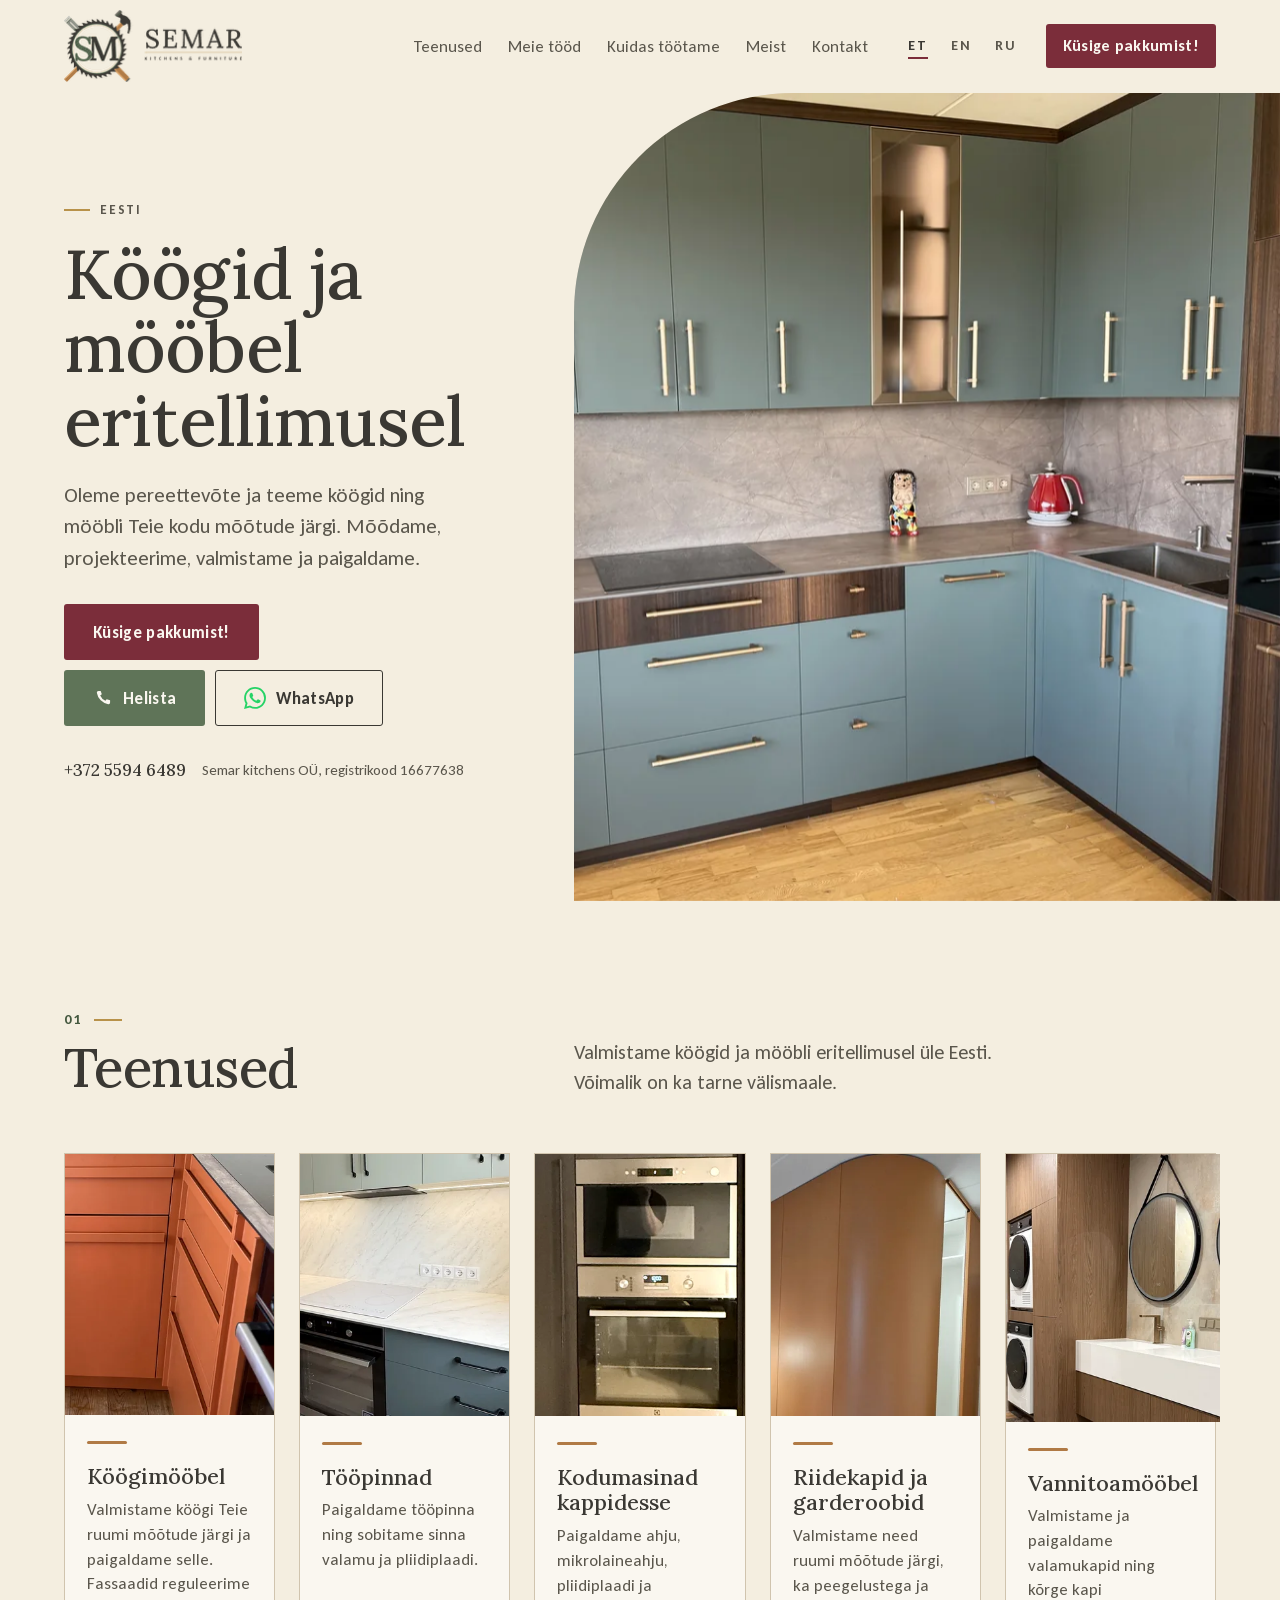
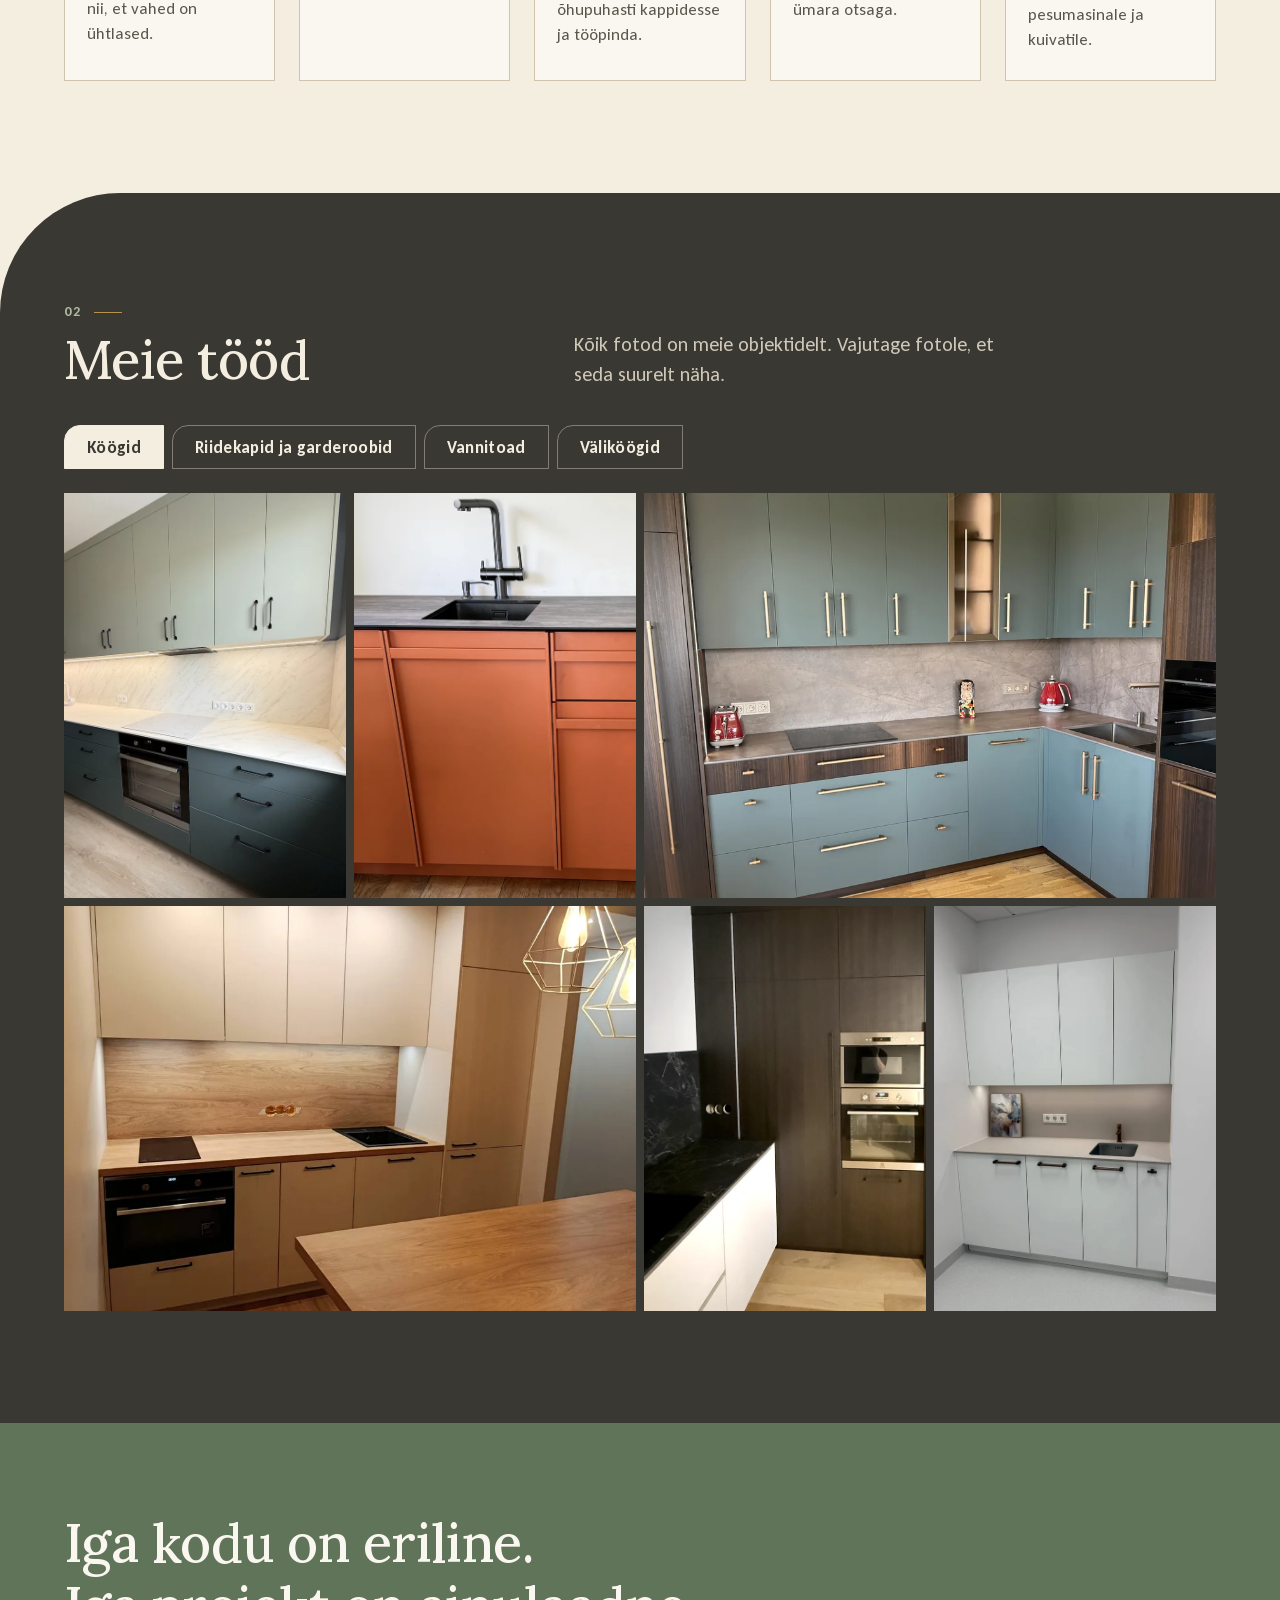
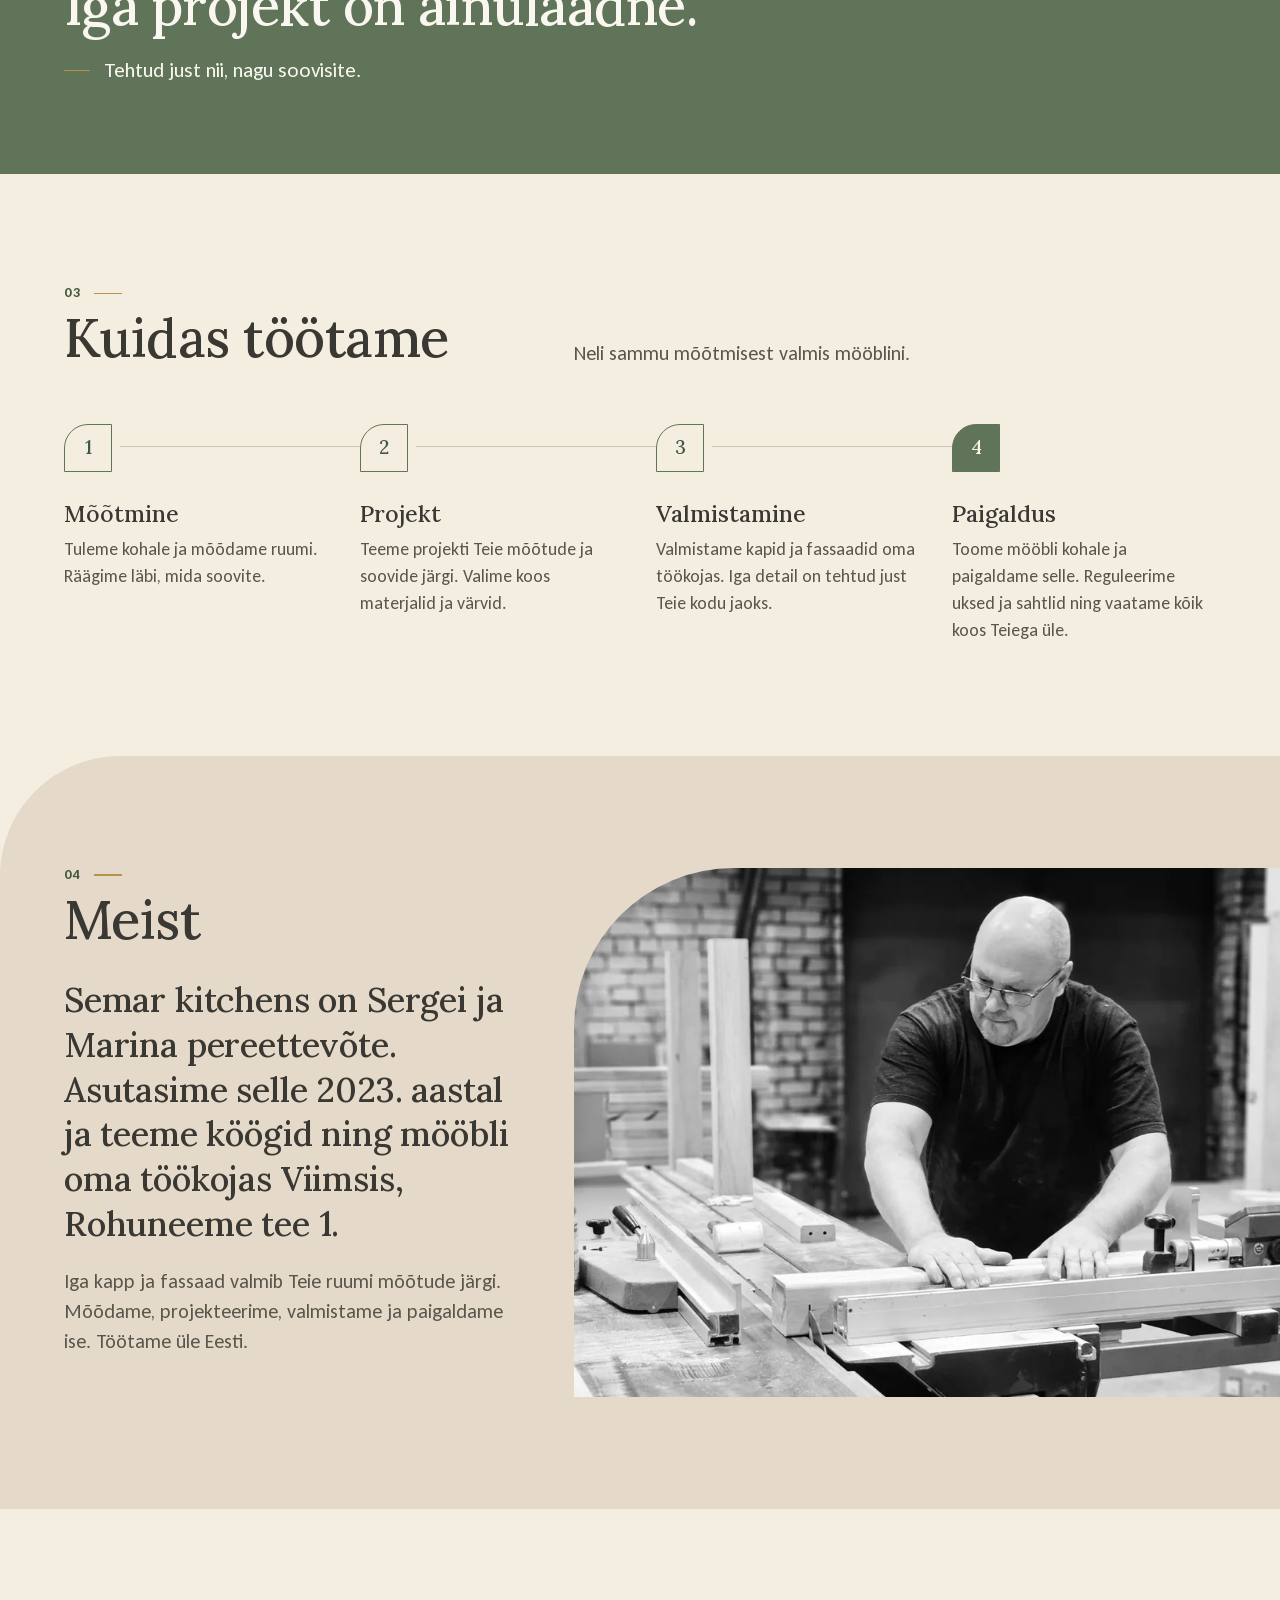
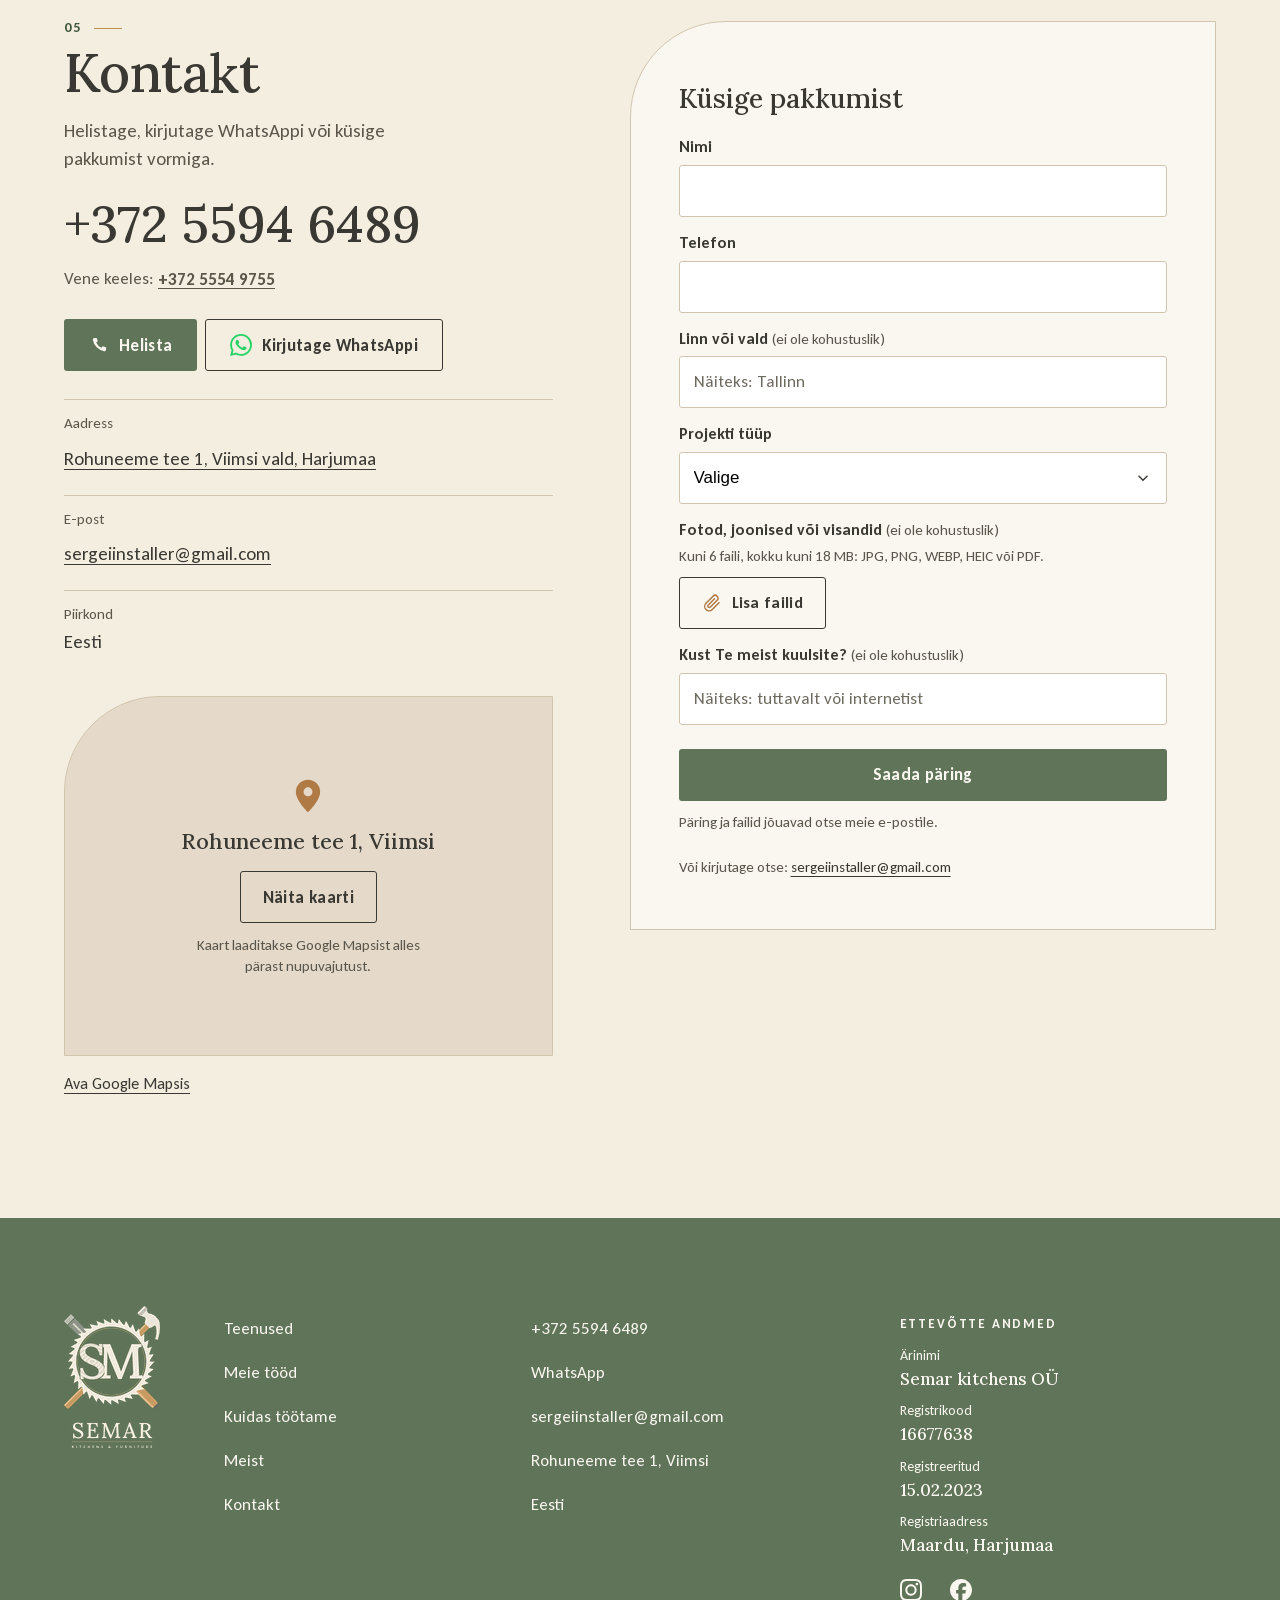
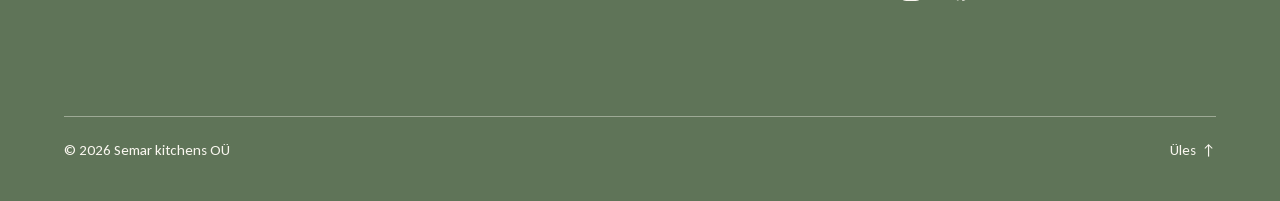
==== index.html @ 8cb7d692 "Estonian: Väliköögid instead of Suvised välisköögid (client's correction) Co-Authored-By: Claude Opu" ====
<!doctype html>
<html lang="et">
<head>
<meta charset="utf-8">
<meta name="viewport" content="width=device-width, initial-scale=1, viewport-fit=cover">
<title>Köögid ja mööbel eritellimusel | Semar kitchens OÜ</title>
<meta name="description" content="Semar kitchens on pereettevõte: teeme köögid ja mööbli eritellimusel. Mõõdame, projekteerime, valmistame ja paigaldame. Üle Eesti. Helistage +372 5594 6489.">
<link rel="canonical" href="https://semarkitchens.com/">
<meta property="og:url" content="https://semarkitchens.com/">
<meta name="theme-color" content="#f4eee0">
<link rel="icon" href="img/favicon-48.png" sizes="48x48" type="image/png">
<link rel="icon" href="img/favicon-192.png" sizes="192x192" type="image/png">
<link rel="icon" href="img/favicon-512.png" sizes="512x512" type="image/png">
<link rel="apple-touch-icon" href="img/apple-touch-icon.png">
<meta property="og:type" content="website">
<meta property="og:site_name" content="Semar kitchens">
<meta property="og:title" content="Köögid ja mööbel eritellimusel | Semar kitchens OÜ">
<meta property="og:description" content="Pereettevõte: köögid ja mööbel eritellimusel. Mõõdame, projekteerime, valmistame ja paigaldame. Üle Eesti.">
<meta property="og:image" content="https://semarkitchens.com/img/og.jpg">
<meta property="og:image:width" content="1200">
<meta property="og:image:height" content="630">
<meta property="og:image:alt" content="Semar kitchens: köögid ja mööbel eritellimusel">
<meta property="og:locale" content="et_EE">
<meta property="og:locale:alternate" content="ru_RU">
<meta property="og:locale:alternate" content="en_GB">
<meta name="twitter:card" content="summary_large_image">
<meta name="twitter:title" content="Köögid ja mööbel eritellimusel | Semar kitchens OÜ">
<meta name="twitter:description" content="Pereettevõte: köögid ja mööbel eritellimusel. Mõõdame, projekteerime, valmistame ja paigaldame. Üle Eesti.">
<meta name="twitter:image" content="https://semarkitchens.com/img/og.jpg">
<link rel="preload" href="fonts/lora-lat.woff2" as="font" type="font/woff2" crossorigin>
<link rel="preload" href="fonts/carlito-lat-400.woff2" as="font" type="font/woff2" crossorigin>
<link rel="stylesheet" href="css/style.css">
<script>
/* language before first paint: ?lang=ru|en or a saved choice hides the page until main.js has switched it */
(function () {
  var l = null;
  try { var m = /[?&]lang=(et|ru|en)\b/.exec(location.search); l = m ? m[1] : localStorage.getItem('semar-lang'); } catch (e) {}
  if (l === 'ru' || l === 'en') { var d = document.documentElement; d.className += ' i18n-wait'; setTimeout(function () { d.classList.remove('i18n-wait'); }, 1500); }
})();
</script>
<script type="application/ld+json">
{
  "@context": "https://schema.org",
  "@type": "LocalBusiness",
  "name": "Semar kitchens OÜ",
  "legalName": "Semar kitchens OÜ",
  "description": "Pereettevõte, mis teeb köögid ja mööbli eritellimusel: mõõtmine, projekt, valmistamine ja paigaldus. Üle Eesti, tarne ka välismaale.",
  "telephone": "+37255549755",
  "email": "sergeiinstaller@gmail.com",
  "foundingDate": "2023-02-15",
  "identifier": {"@type": "PropertyValue", "propertyID": "registrikood", "value": "16677638"},
  "address": {"@type": "PostalAddress", "streetAddress": "Rohuneeme tee 1", "addressLocality": "Viimsi", "addressRegion": "Harjumaa", "addressCountry": "EE"},
  "hasMap": "https://www.google.com/maps/search/?api=1&query=Rohuneeme+tee+1%2C+Viimsi",
  "areaServed": {"@type": "Country", "name": "Estonia"}
}
</script>
</head>
<body id="top">
<a class="skip" href="#sisu" data-t="skip">Liigu sisu juurde</a>

<header class="hdr">
  <div class="hdr__in">
    <a class="brand" href="#top"><picture><source media="(min-width: 600px)" srcset="img/logo-h-180.png 1x, img/logo-h-360.png 2x, img/logo-h-540.png 3x" width="180" height="73"><img class="logo" src="img/mark-48.png" srcset="img/mark-48.png 1x, img/mark-96.png 2x, img/mark-144.png 3x" width="45" height="48" alt="Semar kitchens &amp; furniture"></picture></a>
    <nav class="nav" aria-label="Peamenüü" data-ta="aria-label:navAria">
      <a href="#teenused" data-t="navServ">Teenused</a>
      <a href="#tood" data-t="navWork">Meie tööd</a>
      <a href="#kuidas" data-t="navHow">Kuidas töötame</a>
      <a href="#meist" data-t="navAbout">Meist</a>
      <a href="#kontakt" data-t="navContact">Kontakt</a>
    </nav>
    <div class="lang" role="group" aria-label="Keel / Language / Язык">
      <button type="button" class="lang__b" data-lang="et" aria-pressed="true" lang="et" title="Eesti keel">ET</button>
      <button type="button" class="lang__b" data-lang="en" aria-pressed="false" lang="en" title="English">EN</button>
      <button type="button" class="lang__b" data-lang="ru" aria-pressed="false" lang="ru" title="Русский язык">RU</button>
    </div>
    <a class="btn btn--cta btn--sm hdr__cta" href="#paring" data-t="cta">Küsige pakkumist!</a>
    <button class="menu-btn" type="button" aria-expanded="false" aria-controls="menu" aria-label="Ava menüü" data-ta="aria-label:menuOpen"><span></span><span></span></button>
  </div>
  <div class="menu" id="menu" hidden>
    <nav aria-label="Peamenüü" data-ta="aria-label:navAria">
      <a href="#teenused" data-t="navServ">Teenused</a>
      <a href="#tood" data-t="navWork">Meie tööd</a>
      <a href="#kuidas" data-t="navHow">Kuidas töötame</a>
      <a href="#meist" data-t="navAbout">Meist</a>
      <a href="#kontakt" data-t="navContact">Kontakt</a>
    </nav>
    <div class="menu__cta">
      <a class="btn btn--cta menu__main" href="#paring" data-t="cta">Küsige pakkumist!</a>
      <a class="btn btn--sage" data-tel="main" href="tel:+37255946489"><svg class="ico" aria-hidden="true" viewBox="0 0 24 24"><path d="M6.6 3.5h2.6l1.4 4.1-2 1.5a12.2 12.2 0 0 0 6.3 6.3l1.5-2 4.1 1.4v2.6a2 2 0 0 1-2.2 2A16.5 16.5 0 0 1 4.6 5.7a2 2 0 0 1 2-2.2z"/></svg><span data-t="call">Helista</span></a>
      <a class="btn btn--line" href="https://wa.me/37255549755"><svg class="ico ico--wa" aria-hidden="true" viewBox="0 0 24 24"><path d="M17.472 14.382c-.297-.149-1.758-.867-2.03-.967-.273-.099-.471-.148-.67.15-.197.297-.767.966-.94 1.164-.173.199-.347.223-.644.075-.297-.15-1.255-.463-2.39-1.475-.883-.788-1.48-1.761-1.653-2.059-.173-.297-.018-.458.13-.606.134-.133.298-.347.446-.52.149-.174.198-.298.298-.497.099-.198.05-.371-.025-.52-.075-.149-.669-1.612-.916-2.207-.242-.579-.487-.5-.669-.51-.173-.008-.371-.01-.57-.01-.198 0-.52.074-.792.372-.272.297-1.04 1.016-1.04 2.479 0 1.462 1.065 2.875 1.213 3.074.149.198 2.096 3.2 5.077 4.487.709.306 1.262.489 1.694.625.712.227 1.36.195 1.871.118.571-.085 1.758-.719 2.006-1.413.248-.694.248-1.289.173-1.413-.074-.124-.272-.198-.57-.347m-5.421 7.403h-.004a9.87 9.87 0 01-5.031-1.378l-.361-.214-3.741.982.998-3.648-.235-.374a9.86 9.86 0 01-1.51-5.26c.001-5.45 4.436-9.884 9.888-9.884 2.64 0 5.122 1.03 6.988 2.898a9.825 9.825 0 012.893 6.994c-.003 5.45-4.437 9.884-9.885 9.884m8.413-18.297A11.815 11.815 0 0012.05 0C5.495 0 .16 5.335.157 11.892c0 2.096.547 4.142 1.588 5.945L.057 24l6.305-1.654a11.882 11.882 0 005.683 1.448h.005c6.554 0 11.89-5.335 11.893-11.893a11.821 11.821 0 00-3.48-8.413Z"/></svg><span>WhatsApp</span></a>
    </div>
  </div>
</header>

<main id="sisu" tabindex="-1">

<section class="hero" aria-labelledby="h1">
  <p class="hero__where"><span class="tick" aria-hidden="true"></span><span data-t="heroWhere">Eesti</span></p>
  <h1 id="h1" data-t="h1">Köögid ja mööbel eritellimusel</h1>
  <figure class="hero__photo">
    <img src="img/hero-1200.webp" srcset="img/hero-800.webp 800w, img/hero-1200.webp 1200w, img/hero-1600.webp 1600w" sizes="(min-width: 960px) 58vw, 100vw" width="1600" height="1660" fetchpriority="high"
      alt="Nurgaköök rohekate fassaadide, tumedas puidutoonis kõrgete kappide ja kuldsete käepidemetega" data-ta="alt:heroAlt">
  </figure>
  <div class="hero__cta">
    <a class="btn btn--cta hero__main" href="#paring" data-t="cta">Küsige pakkumist!</a>
    <a class="btn btn--sage" data-tel="main" href="tel:+37255946489"><svg class="ico" aria-hidden="true" viewBox="0 0 24 24"><path d="M6.6 3.5h2.6l1.4 4.1-2 1.5a12.2 12.2 0 0 0 6.3 6.3l1.5-2 4.1 1.4v2.6a2 2 0 0 1-2.2 2A16.5 16.5 0 0 1 4.6 5.7a2 2 0 0 1 2-2.2z"/></svg><span data-t="call">Helista</span></a>
    <a class="btn btn--line" href="https://wa.me/37255549755"><svg class="ico ico--wa" aria-hidden="true" viewBox="0 0 24 24"><path d="M17.472 14.382c-.297-.149-1.758-.867-2.03-.967-.273-.099-.471-.148-.67.15-.197.297-.767.966-.94 1.164-.173.199-.347.223-.644.075-.297-.15-1.255-.463-2.39-1.475-.883-.788-1.48-1.761-1.653-2.059-.173-.297-.018-.458.13-.606.134-.133.298-.347.446-.52.149-.174.198-.298.298-.497.099-.198.05-.371-.025-.52-.075-.149-.669-1.612-.916-2.207-.242-.579-.487-.5-.669-.51-.173-.008-.371-.01-.57-.01-.198 0-.52.074-.792.372-.272.297-1.04 1.016-1.04 2.479 0 1.462 1.065 2.875 1.213 3.074.149.198 2.096 3.2 5.077 4.487.709.306 1.262.489 1.694.625.712.227 1.36.195 1.871.118.571-.085 1.758-.719 2.006-1.413.248-.694.248-1.289.173-1.413-.074-.124-.272-.198-.57-.347m-5.421 7.403h-.004a9.87 9.87 0 01-5.031-1.378l-.361-.214-3.741.982.998-3.648-.235-.374a9.86 9.86 0 01-1.51-5.26c.001-5.45 4.436-9.884 9.888-9.884 2.64 0 5.122 1.03 6.988 2.898a9.825 9.825 0 012.893 6.994c-.003 5.45-4.437 9.884-9.885 9.884m8.413-18.297A11.815 11.815 0 0012.05 0C5.495 0 .16 5.335.157 11.892c0 2.096.547 4.142 1.588 5.945L.057 24l6.305-1.654a11.882 11.882 0 005.683 1.448h.005c6.554 0 11.89-5.335 11.893-11.893a11.821 11.821 0 00-3.48-8.413Z"/></svg><span>WhatsApp</span></a>
  </div>
  <p class="hero__lead" data-t="heroLead">Oleme pereettevõte ja teeme köögid ning mööbli Teie kodu mõõtude järgi. Mõõdame, projekteerime, valmistame ja paigaldame.</p>
  <p class="hero__reg"><a class="hero__tel" data-tel="main" href="tel:+37255946489">+372 5594 6489</a><span class="hero__regtxt" data-t="heroReg">Semar kitchens OÜ, registrikood 16677638</span></p>
</section>

<section class="sec serv" id="teenused" aria-labelledby="serv-h">
  <div class="wrap">
    <div class="sec__head">
      <p class="sec__no" aria-hidden="true">01</p>
      <h2 id="serv-h" data-t="servH">Teenused</h2>
      <p class="sec__intro" data-t="servIntro">Valmistame köögid ja mööbli eritellimusel üle Eesti. Võimalik on ka tarne välismaale.</p>
    </div>
    <ol class="fronts">
      <li class="front">
        <img src="img/s-kook-640.webp" srcset="img/s-kook-320.webp 320w, img/s-kook-640.webp 640w" sizes="(min-width: 1100px) 19vw, (min-width: 640px) 180px, 112px" width="640" height="800" loading="lazy" alt="Terrakotatoonis köögikapid ja sahtlid, tume tööpind" data-ta="alt:s1alt">
        <div class="front__txt"><span class="front__handle" aria-hidden="true"></span><h3 data-t="s1h">Köögimööbel</h3><p data-t="s1p">Valmistame köögi Teie ruumi mõõtude järgi ja paigaldame selle. Fassaadid reguleerime nii, et vahed on ühtlased.</p></div>
      </li>
      <li class="front">
        <img src="img/s-pind-640.webp" srcset="img/s-pind-320.webp 320w, img/s-pind-640.webp 640w" sizes="(min-width: 1100px) 19vw, (min-width: 640px) 180px, 112px" width="640" height="800" loading="lazy" alt="Marmorimustriga tööpind, pliidiplaat ja valgustus ülemiste kappide all" data-ta="alt:s2alt">
        <div class="front__txt"><span class="front__handle" aria-hidden="true"></span><h3 data-t="s2h">Tööpinnad</h3><p data-t="s2p">Paigaldame tööpinna ning sobitame sinna valamu ja pliidiplaadi.</p></div>
      </li>
      <li class="front">
        <img src="img/s-tehnika-640.webp" srcset="img/s-tehnika-320.webp 320w, img/s-tehnika-640.webp 640w" sizes="(min-width: 1100px) 19vw, (min-width: 640px) 180px, 112px" width="640" height="800" loading="lazy" alt="Tumedad kõrged kapid, kuhu on paigaldatud mikrolaineahi ja ahi" data-ta="alt:s3alt">
        <div class="front__txt"><span class="front__handle" aria-hidden="true"></span><h3 data-t="s3h">Kodumasinad kappidesse</h3><p data-t="s3p">Paigaldame ahju, mikrolaineahju, pliidiplaadi ja õhupuhasti kappidesse ja tööpinda.</p></div>
      </li>
      <li class="front">
        <img src="img/s-kapid-640.webp" srcset="img/s-kapid-320.webp 320w, img/s-kapid-640.webp 640w" sizes="(min-width: 1100px) 19vw, (min-width: 640px) 180px, 112px" width="640" height="800" loading="lazy" alt="Ümara otsaga riidekapp magamistoas" data-ta="alt:s4alt">
        <div class="front__txt"><span class="front__handle" aria-hidden="true"></span><h3 data-t="s4h">Riidekapid ja garderoobid</h3><p data-t="s4p">Valmistame need ruumi mõõtude järgi, ka peegelustega ja ümara otsaga.</p></div>
      </li>
      <li class="front">
        <img src="img/s-vann-640.webp" srcset="img/s-vann-320.webp 320w, img/s-vann-640.webp 640w" sizes="(min-width: 1100px) 19vw, (min-width: 640px) 180px, 112px" width="640" height="800" loading="lazy" alt="Puidutoonis kõrge kapp pesumasinale ja kuivatile ning valge valamuga kapp" data-ta="alt:s5alt">
        <div class="front__txt"><span class="front__handle" aria-hidden="true"></span><h3 data-t="s5h">Vannitoamööbel</h3><p data-t="s5p">Valmistame ja paigaldame valamukapid ning kõrge kapi pesumasinale ja kuivatile.</p></div>
      </li>
    </ol>
  </div>
</section>

<section class="sec work" id="tood" aria-labelledby="work-h">
  <div class="wrap">
    <div class="sec__head">
      <p class="sec__no" aria-hidden="true">02</p>
      <h2 id="work-h" data-t="workH">Meie tööd</h2>
      <p class="sec__intro" data-t="workIntro">Kõik fotod on meie objektidelt. Vajutage fotole, et seda suurelt näha.</p>
    </div>
    <!-- 04.11 (Sergei): photos sorted by category, one tab per category (WAI-ARIA tabs; main.js: arrows, Home, End).
         Photos w11-w21 are from his Telegram message of 03.11 (see EDITS_0411.md for what was used and what was left out).
         A tab whose list has no photo is hidden by main.js, together with its panel, and shows up by itself once a photo is in the list.
         Tile sizes. Desktop (960 px+): 4 columns, half-rows of 15.5vw. Phones and tablets: 2 columns.
           plain tile            desktop 1 column x 2 half-rows   phones: half width, 3:4
           tile--l               desktop 2 columns x 2 half-rows  phones: full width, 3:2
           tile--dl              desktop 2 columns x 2 half-rows  phones: half width, 3:4
           tile--ml              desktop 1 column x 2 half-rows   phones: full width, 3:2
           tile--tall            desktop 2 columns x 4 half-rows  phones: half width, 3:4 (with tile--l: full width, 3:2)
         A panel looks complete when its tiles fill rows of 8 desktop cells (plain/ml = 2, l/dl = 4, tall = 8, in blocks of 2 or 4 half-rows)
         and the half-width phone tiles come in pairs. Used here: 2 plain + l / l + 2 plain (kitchens, wardrobes), tall + l + plain + ml
         (bathrooms), tall + 2 plain + l (outdoor). Portrait photos go into plain or tall tiles, landscape photos into l tiles.
         sizes: "(min-width: 960px) 46vw, 100vw" for l, "(min-width: 960px) 46vw, 50vw" for tall/dl without l,
         "(min-width: 960px) 23vw, 100vw" for ml, "(min-width: 960px) 23vw, 50vw" for plain.
         To add a photo to any category:
           1. Copy the client's photo to client_photos/ (next to site/).
           2. From the semar folder: python -X utf8 _work/build_img.py --one client_photos/<file>.jpg w22   (next free number: w22, w23 ...)
              writes img/w22-900.webp and img/w22-1600.webp (EXIF rotation applied, metadata dropped, each WebP under 250 KB) and prints the 900 size.
           3. Paste an <li> into that category's list, copied from a tile below: data-full="img/w22-1600.webp", src/srcset with w22-900 and w22-1600,
              width/height = the printed 900 size, Estonian alt, data-ta="alt:w22"; pick tile sizes from the table above.
           4. In js/main.js add w22: '...' to RU and EN (the alt text in Russian and English). -->
    <div class="tabs" role="tablist" aria-label="Tööde liigid" data-ta="aria-label:tabsAria">
      <button type="button" class="tab" role="tab" id="tab-koogid" aria-controls="p-koogid" aria-selected="true" data-t="catKitchen">Köögid</button>
      <button type="button" class="tab" role="tab" id="tab-kapid" aria-controls="p-kapid" aria-selected="false" tabindex="-1" data-t="catWardrobe">Riidekapid ja garderoobid</button>
      <button type="button" class="tab" role="tab" id="tab-vann" aria-controls="p-vann" aria-selected="false" tabindex="-1" data-t="catBath">Vannitoad</button>
      <button type="button" class="tab" role="tab" id="tab-oues" aria-controls="p-oues" aria-selected="false" tabindex="-1" data-t="catOutdoor">Väliköögid</button>
    </div>

    <div class="panel" role="tabpanel" id="p-koogid" aria-labelledby="tab-koogid">
      <ul class="grid">
        <li class="tile"><button type="button" class="tile__b" data-full="img/w07-1600.webp"><img src="img/w07-900.webp" srcset="img/w07-900.webp 900w, img/w07-1600.webp 1600w" sizes="(min-width: 960px) 23vw, 50vw" width="675" height="900" loading="lazy" alt="Sirge köök: rohekashallid ülemised kapid valgustusega, tumerohelised alumised kapid ja marmorimustriga tööpind" data-ta="alt:w07"></button></li>
        <li class="tile"><button type="button" class="tile__b" data-full="img/w05-1600.webp"><img src="img/w05-900.webp" srcset="img/w05-900.webp 900w, img/w05-1600.webp 1600w" sizes="(min-width: 960px) 23vw, 50vw" width="593" height="900" loading="lazy" alt="Terrakotatoonis köök tumeda tööpinna ja musta valamuga" data-ta="alt:w05"></button></li>
        <li class="tile tile--l"><button type="button" class="tile__b" data-full="img/w10-1600.webp"><img src="img/w10-900.webp" srcset="img/w10-900.webp 900w, img/w10-1600.webp 1600w" sizes="(min-width: 960px) 46vw, 100vw" width="900" height="738" loading="lazy" alt="Nurgaköök rohekate fassaadide, tumedas puidutoonis kõrgete kappide ja kuldsete käepidemetega" data-ta="alt:w10"></button></li>
        <li class="tile tile--l"><button type="button" class="tile__b" data-full="img/w11-1600.webp"><img src="img/w11-900.webp" srcset="img/w11-900.webp 900w, img/w11-1600.webp 1152w" sizes="(min-width: 960px) 46vw, 100vw" width="900" height="727" loading="lazy" alt="Helebeež köök puidutoonis tööpinna ja seinapaneeliga, ees puidust laud" data-ta="alt:w11"></button></li>
        <li class="tile"><button type="button" class="tile__b" data-full="img/w09-1600.webp"><img src="img/w09-900.webp" srcset="img/w09-900.webp 900w, img/w09-1600.webp 1600w" sizes="(min-width: 960px) 23vw, 50vw" width="619" height="900" loading="lazy" alt="Tumedad kõrged kapid mikrolaineahju ja ahjuga, kõrval valged alumised kapid tumeda tööpinnaga" data-ta="alt:w09"></button></li>
        <li class="tile"><button type="button" class="tile__b" data-full="img/w12-1600.webp"><img src="img/w12-900.webp" srcset="img/w12-900.webp 767w, img/w12-1600.webp 960w" sizes="(min-width: 960px) 23vw, 50vw" width="767" height="900" loading="lazy" alt="Väike valge köök tumedate käepidemete ja helehalli tööpinnaga" data-ta="alt:w12"></button></li>
      </ul>
    </div>

    <div class="panel" role="tabpanel" id="p-kapid" aria-labelledby="tab-kapid" hidden>
      <ul class="grid">
        <li class="tile"><button type="button" class="tile__b" data-full="img/w02-1600.webp"><img src="img/w02-900.webp" srcset="img/w02-900.webp 900w, img/w02-1600.webp 1600w" sizes="(min-width: 960px) 23vw, 50vw" width="641" height="900" loading="lazy" alt="Ümara otsaga riidekapp magamistoas, kõrval lahtine uks garderoobi" data-ta="alt:w02"></button></li>
        <li class="tile"><button type="button" class="tile__b" data-full="img/w14-1600.webp"><img src="img/w14-900.webp" srcset="img/w14-900.webp 550w, img/w14-1600.webp 782w" sizes="(min-width: 960px) 23vw, 50vw" width="550" height="900" loading="lazy" alt="Sinepikollane kapisein: ülemised kapid ja sahtlitega kummut ümara servaga" data-ta="alt:w14"></button></li>
        <li class="tile tile--l"><button type="button" class="tile__b" data-full="img/w13-1600.webp"><img src="img/w13-900.webp" sizes="(min-width: 960px) 46vw, 100vw" width="806" height="883" loading="lazy" style="object-position: 50% 62%" alt="Valge raamfassaadidega riidekapisein pronksitoonis käepidemetega" data-ta="alt:w13"></button></li>
        <li class="tile tile--l"><button type="button" class="tile__b" data-full="img/w01-1600.webp"><img src="img/w01-900.webp" srcset="img/w01-900.webp 900w, img/w01-1600.webp 1600w" sizes="(min-width: 960px) 46vw, 100vw" width="900" height="864" loading="lazy" style="object-position: 50% 42%" alt="Helebeež riidekapp kahe peegeluksega magamistoas" data-ta="alt:w01"></button></li>
        <li class="tile"><button type="button" class="tile__b" data-full="img/w15-1600.webp"><img src="img/w15-900.webp" srcset="img/w15-900.webp 635w, img/w15-1600.webp 903w" sizes="(min-width: 960px) 23vw, 50vw" width="635" height="900" loading="lazy" alt="Kitsas esik, lakke ulatuv kahe uksega riidekapp pikkade käepidemetega" data-ta="alt:w15"></button></li>
        <li class="tile"><button type="button" class="tile__b" data-full="img/w16-1600.webp"><img src="img/w16-900.webp" srcset="img/w16-900.webp 675w, img/w16-1600.webp 960w" sizes="(min-width: 960px) 23vw, 50vw" width="675" height="900" loading="lazy" alt="Avatud riidekapp: riiulid, riidelatid ja kaks sahtlit" data-ta="alt:w16"></button></li>
      </ul>
    </div>

    <div class="panel" role="tabpanel" id="p-vann" aria-labelledby="tab-vann" hidden>
      <ul class="grid">
        <li class="tile tile--tall"><button type="button" class="tile__b" data-full="img/w08-1600.webp"><img src="img/w08-900.webp" srcset="img/w08-900.webp 900w, img/w08-1600.webp 1600w" sizes="(min-width: 960px) 46vw, 50vw" width="635" height="900" loading="lazy" alt="Vannituba: puidutoonis kõrge kapp pesumasinale ja kuivatile ning seinale kinnitatud valamukapp" data-ta="alt:w08"></button></li>
        <li class="tile tile--l"><button type="button" class="tile__b" data-full="img/w03-1600.webp"><img src="img/w03-900.webp" srcset="img/w03-900.webp 900w, img/w03-1600.webp 1600w" sizes="(min-width: 960px) 46vw, 100vw" width="900" height="750" loading="lazy" alt="Helesinine valamukapp kahe valamu ja kuldsete käepidemetega" data-ta="alt:w03"></button></li>
        <li class="tile"><button type="button" class="tile__b" data-full="img/w17-1600.webp"><img src="img/w17-900.webp" srcset="img/w17-900.webp 718w, img/w17-1600.webp 960w" sizes="(min-width: 960px) 23vw, 50vw" width="718" height="900" loading="lazy" alt="Valge seinale kinnitatud valamukapp kahe sahtli ja tumedate käepidemetega" data-ta="alt:w17"></button></li>
        <li class="tile tile--ml"><button type="button" class="tile__b" data-full="img/w04-1600.webp"><img src="img/w04-900.webp" srcset="img/w04-900.webp 900w, img/w04-1600.webp 1600w" sizes="(min-width: 960px) 23vw, 100vw" width="900" height="528" loading="lazy" style="object-position: 62% 50%" alt="Hall seinale kinnitatud valamukapp lahtiste riiulitega" data-ta="alt:w04"></button></li>
      </ul>
    </div>

    <div class="panel" role="tabpanel" id="p-oues" aria-labelledby="tab-oues" hidden>
      <ul class="grid">
        <li class="tile tile--l tile--tall"><button type="button" class="tile__b" data-full="img/w18-1600.webp"><img src="img/w18-900.webp" srcset="img/w18-900.webp 675w, img/w18-1600.webp 960w" sizes="(min-width: 960px) 46vw, 100vw" width="675" height="900" loading="lazy" style="object-position: 50% 64%" alt="Väliköök aias: avatav katus valgustusega, grill, valamu ja hallid kapid puitterrassil" data-ta="alt:w18"></button></li>
        <li class="tile"><button type="button" class="tile__b" data-full="img/w19-1600.webp"><img src="img/w19-900.webp" srcset="img/w19-900.webp 675w, img/w19-1600.webp 960w" sizes="(min-width: 960px) 23vw, 50vw" width="675" height="900" loading="lazy" alt="Sama väliköök lähemalt: grill, sahtlid ja puitvoodriga seinad" data-ta="alt:w19"></button></li>
        <li class="tile"><button type="button" class="tile__b" data-full="img/w20-1600.webp"><img src="img/w20-900.webp" sizes="(min-width: 960px) 23vw, 50vw" width="701" height="896" loading="lazy" alt="Väliköök õhtuvalguses: grill, õhupuhasti, valamu ja tumehallid kapid katuse all" data-ta="alt:w20"></button></li>
        <li class="tile tile--l"><button type="button" class="tile__b" data-full="img/w21-1600.webp"><img src="img/w21-900.webp" srcset="img/w21-900.webp 900w, img/w21-1600.webp 1280w" sizes="(min-width: 960px) 46vw, 100vw" width="900" height="675" loading="lazy" alt="Väliköök, ees ettevõtte omanikud" data-ta="alt:w21"></button></li>
      </ul>
    </div>
  </div>
</section>

<div class="motto">
  <div class="wrap motto__in">
    <p class="motto__l1"><span data-t="motto1a">Iga kodu on eriline.</span> <span data-t="motto1b">Iga projekt on ainulaadne.</span></p>
    <p class="motto__l2"><span class="tick" aria-hidden="true"></span><span data-t="motto2">Tehtud just nii, nagu soovisite.</span></p>
  </div>
</div>

<section class="sec how" id="kuidas" aria-labelledby="how-h">
  <div class="wrap">
    <div class="sec__head">
      <p class="sec__no" aria-hidden="true">03</p>
      <h2 id="how-h" data-t="howH">Kuidas töötame</h2>
      <p class="sec__intro" data-t="howIntro">Neli sammu mõõtmisest valmis mööblini.</p>
    </div>
    <ol class="steps">
      <li class="step"><span class="step__no" aria-hidden="true">1</span><h3 data-t="st1h">Mõõtmine</h3><p data-t="st1p">Tuleme kohale ja mõõdame ruumi. Räägime läbi, mida soovite.</p></li>
      <li class="step"><span class="step__no" aria-hidden="true">2</span><h3 data-t="st2h">Projekt</h3><p data-t="st2p">Teeme projekti Teie mõõtude ja soovide järgi. Valime koos materjalid ja värvid.</p></li>
      <li class="step"><span class="step__no" aria-hidden="true">3</span><h3 data-t="st3h">Valmistamine</h3><p data-t="st3p">Valmistame kapid ja fassaadid oma töökojas. Iga detail on tehtud just Teie kodu jaoks.</p></li>
      <li class="step"><span class="step__no" aria-hidden="true">4</span><h3 data-t="st4h">Paigaldus</h3><p data-t="st4p">Toome mööbli kohale ja paigaldame selle. Reguleerime uksed ja sahtlid ning vaatame kõik koos Teiega üle.</p></li>
    </ol>
  </div>
</section>

<!-- 04.11 (Sergei): the company data strip is gone from here; the same data is in the footer. -->
<section class="sec about" id="meist" aria-labelledby="about-h">
  <div class="wrap about__in">
    <div class="about__head">
      <p class="sec__no" aria-hidden="true">04</p>
      <h2 id="about-h" data-t="aboutH">Meist</h2>
    </div>
    <div class="about__txt">
      <p class="about__lead" data-t="aboutP1">Semar kitchens on Sergei ja Marina pereettevõte. Asutasime selle 2023. aastal ja teeme köögid ning mööbli oma töökojas Viimsis, Rohuneeme tee 1.</p>
      <p data-t="aboutP2">Iga kapp ja fassaad valmib Teie ruumi mõõtude järgi. Mõõdame, projekteerime, valmistame ja paigaldame ise. Töötame üle Eesti.</p>
    </div>
    <!-- WORKSHOP PHOTO (töökoda): his photo 23-04-46 (7) from Telegram 03.11 (black and white as he sent it), img/meist-900/1600.webp.
         To swap it: copy the new photo to client_photos/, then from the semar folder: python -X utf8 _work/build_img.py --one client_photos/<file>.jpg meist
         (overwrites img/meist-900.webp + img/meist-1600.webp, prints the 900 size) and set width/height below; change the alt here and aboutPhotoAlt in js/main.js.
         Without a photo: put hidden back on the figure and empty it; the section then shows heading left, text right. Never a stock photo here. -->
    <figure class="about__photo"><img src="img/meist-900.webp" srcset="img/meist-900.webp 900w, img/meist-1600.webp 1280w" sizes="(min-width: 960px) 54vw, 100vw"
      width="900" height="675" loading="lazy" alt="Töökojas: detaili saagimine formaatsaega" data-ta="alt:aboutPhotoAlt"></figure>
  </div>
</section>

<section class="sec contact" id="kontakt" aria-labelledby="contact-h">
  <div class="wrap contact__in">
    <div class="contact__info">
      <p class="sec__no" aria-hidden="true">05</p>
      <h2 id="contact-h" data-t="contactH">Kontakt</h2>
      <p class="contact__lead" data-t="contactLead">Helistage, kirjutage WhatsAppi või küsige pakkumist vormiga.</p>
      <a class="bigtel" data-tel="main" href="tel:+37255946489">+372 5594 6489</a>
      <p class="tel2"><span data-t="tel2Lbl">Vene keeles:</span> <a data-tel="alt" href="tel:+37255549755">+372 5554 9755</a></p>
      <div class="contact__btns">
        <a class="btn btn--sage" data-tel="main" href="tel:+37255946489"><svg class="ico" aria-hidden="true" viewBox="0 0 24 24"><path d="M6.6 3.5h2.6l1.4 4.1-2 1.5a12.2 12.2 0 0 0 6.3 6.3l1.5-2 4.1 1.4v2.6a2 2 0 0 1-2.2 2A16.5 16.5 0 0 1 4.6 5.7a2 2 0 0 1 2-2.2z"/></svg><span data-t="call">Helista</span></a>
        <a class="btn btn--line" href="https://wa.me/37255549755"><svg class="ico ico--wa" aria-hidden="true" viewBox="0 0 24 24"><path d="M17.472 14.382c-.297-.149-1.758-.867-2.03-.967-.273-.099-.471-.148-.67.15-.197.297-.767.966-.94 1.164-.173.199-.347.223-.644.075-.297-.15-1.255-.463-2.39-1.475-.883-.788-1.48-1.761-1.653-2.059-.173-.297-.018-.458.13-.606.134-.133.298-.347.446-.52.149-.174.198-.298.298-.497.099-.198.05-.371-.025-.52-.075-.149-.669-1.612-.916-2.207-.242-.579-.487-.5-.669-.51-.173-.008-.371-.01-.57-.01-.198 0-.52.074-.792.372-.272.297-1.04 1.016-1.04 2.479 0 1.462 1.065 2.875 1.213 3.074.149.198 2.096 3.2 5.077 4.487.709.306 1.262.489 1.694.625.712.227 1.36.195 1.871.118.571-.085 1.758-.719 2.006-1.413.248-.694.248-1.289.173-1.413-.074-.124-.272-.198-.57-.347m-5.421 7.403h-.004a9.87 9.87 0 01-5.031-1.378l-.361-.214-3.741.982.998-3.648-.235-.374a9.86 9.86 0 01-1.51-5.26c.001-5.45 4.436-9.884 9.888-9.884 2.64 0 5.122 1.03 6.988 2.898a9.825 9.825 0 012.893 6.994c-.003 5.45-4.437 9.884-9.885 9.884m8.413-18.297A11.815 11.815 0 0012.05 0C5.495 0 .16 5.335.157 11.892c0 2.096.547 4.142 1.588 5.945L.057 24l6.305-1.654a11.882 11.882 0 005.683 1.448h.005c6.554 0 11.89-5.335 11.893-11.893a11.821 11.821 0 00-3.48-8.413Z"/></svg><span data-t="waWrite">Kirjutage WhatsAppi</span></a>
      </div>
      <dl class="clist">
        <div><dt data-t="cAddress">Aadress</dt><dd><a href="https://www.google.com/maps/search/?api=1&amp;query=Rohuneeme+tee+1%2C+Viimsi" target="_blank" rel="noopener" data-t="addrFull">Rohuneeme tee 1, Viimsi vald, Harjumaa</a></dd></div>
        <div><dt data-t="cMail">E-post</dt><dd><a href="mailto:sergeiinstaller@gmail.com">sergeiinstaller@gmail.com</a></dd></div>
        <div><dt data-t="cArea">Piirkond</dt><dd data-t="heroWhere">Eesti</dd></div>
      </dl>
    </div>

    <form class="form" id="paring" novalidate>
      <h3 class="form__h" data-t="formH">Küsige pakkumist</h3>
      <div class="field">
        <label for="f-name" data-t="fName">Nimi</label>
        <input id="f-name" name="name" type="text" autocomplete="name" required aria-describedby="e-name">
        <p class="err" id="e-name" hidden></p>
      </div>
      <div class="field">
        <label for="f-phone" data-t="fPhone">Telefon</label>
        <input id="f-phone" name="phone" type="tel" inputmode="tel" autocomplete="tel" required aria-describedby="e-phone">
        <p class="err" id="e-phone" hidden></p>
      </div>
      <div class="field">
        <label for="f-city"><span data-t="fCity">Linn või vald</span> <span class="opt" data-t="fOpt">(ei ole kohustuslik)</span></label>
        <input id="f-city" name="city" type="text" autocomplete="address-level2" placeholder="Näiteks: Tallinn" data-ta="placeholder:fCityPh">
      </div>
      <div class="field">
        <label for="f-type" data-t="fType">Projekti tüüp</label>
        <select id="f-type" name="type" required aria-describedby="e-type">
          <option value="" data-t="fTypeNone">Valige</option>
          <option value="kitchen" data-t="fTypeKitchen">Köök</option>
          <option value="wardrobe" data-t="fTypeWardrobe">Riidekapp</option>
          <option value="bath" data-t="fTypeBath">Vannitoamööbel</option>
          <option value="other" data-t="fTypeOther">Muu</option>
        </select>
        <p class="err" id="e-type" hidden></p>
      </div>
      <!-- 04.11 (Sergei): photos, drawings or sketches. Sent with the request through the forms relay (main.js, RELAY);
           if the relay fails, the mailto fallback asks the visitor to attach the files to the e-mail. -->
      <div class="field field--files">
        <label for="f-files"><span data-t="fFiles">Fotod, joonised või visandid</span> <span class="opt" data-t="fOpt">(ei ole kohustuslik)</span></label>
        <p class="field__hint" id="f-files-hint" data-t="fFilesHint">Kuni 6 faili, kokku kuni 18 MB: JPG, PNG, WEBP, HEIC või PDF.</p>
        <div class="files">
          <input class="files__in" id="f-files" name="files" type="file" multiple accept="image/jpeg,image/png,image/webp,image/heic,image/heif,.jpg,.jpeg,.png,.webp,.heic,.heif,application/pdf,.pdf" aria-describedby="f-files-hint e-files">
          <label class="btn btn--line files__btn" for="f-files"><svg class="ico ico--clip" aria-hidden="true" viewBox="0 0 24 24"><path d="M20.4 11.6l-8.1 8.1a5.3 5.3 0 0 1-7.5-7.5l8.4-8.4a3.5 3.5 0 0 1 5 5l-8.4 8.3a1.8 1.8 0 0 1-2.5-2.5l7.7-7.7"/></svg><span data-t="fFilesAdd">Lisa failid</span></label>
        </div>
        <ul class="files__list" id="f-list"></ul>
        <p class="err" id="e-files" hidden></p>
      </div>
      <div class="field">
        <label for="f-source"><span data-t="fSource">Kust Te meist kuulsite?</span> <span class="opt" data-t="fOpt">(ei ole kohustuslik)</span></label>
        <input id="f-source" name="source" type="text" placeholder="Näiteks: tuttavalt või internetist" data-ta="placeholder:fSourcePh">
      </div>
      <div class="hp" aria-hidden="true"><label for="f-hp">Jätke see väli tühjaks</label><input id="f-hp" name="website" type="text" tabindex="-1" autocomplete="off"></div>
      <button class="btn btn--sage btn--wide" type="submit" id="f-submit" data-t="fSubmit">Saada päring</button>
      <div class="form__done" id="f-done" hidden>
        <p class="form__status" id="f-status" role="status" aria-live="polite"></p>
        <div class="form__fallback">
          <a class="btn btn--sage btn--sm form__mail" id="f-mail" href="mailto:sergeiinstaller@gmail.com" data-t="openMail">Ava valmis kiri</a>
          <p class="form__addrlead" data-t="failAddr">Või kirjutage sellele aadressile:</p>
          <p class="form__addr">sergeiinstaller@gmail.com</p>
          <div class="form__copy">
            <button class="btn btn--line btn--sm" type="button" id="copy-addr" data-t="copyAddr">Kopeeri aadress</button>
            <button class="btn btn--line btn--sm" type="button" id="copy-text" data-t="copyText">Kopeeri kirja tekst</button>
          </div>
          <p class="form__copied" id="f-copied" aria-live="polite"></p>
        </div>
      </div>
      <p class="form__note" data-t="fNote">Päring ja failid jõuavad otse meie e-postile.</p>
      <p class="form__alt"><span data-t="fAlt">Või kirjutage otse:</span> <a href="mailto:sergeiinstaller@gmail.com">sergeiinstaller@gmail.com</a></p>
    </form>

    <!-- 04.11 (Sergei): map. Nothing loads from Google until the visitor presses the button; main.js then puts the embed iframe in .map__frame. -->
    <div class="map" id="kaart">
      <div class="map__frame" id="map-frame">
        <div class="map__ph">
          <svg class="map__pin" aria-hidden="true" viewBox="0 0 24 24"><path d="M12 2.2a7.3 7.3 0 0 0-7.3 7.3c0 5.4 7.3 12.3 7.3 12.3s7.3-6.9 7.3-12.3A7.3 7.3 0 0 0 12 2.2zm0 10a2.7 2.7 0 1 1 0-5.4 2.7 2.7 0 0 1 0 5.4z"/></svg>
          <p class="map__addr">Rohuneeme tee 1, Viimsi</p>
          <button type="button" class="btn btn--line map__btn" id="map-btn" data-t="mapShow">Näita kaarti</button>
          <p class="map__note" data-t="mapNote">Kaart laaditakse Google Mapsist alles pärast nupuvajutust.</p>
        </div>
      </div>
      <a class="map__open" href="https://www.google.com/maps/search/?api=1&amp;query=Rohuneeme+tee+1%2C+Viimsi" target="_blank" rel="noopener" data-t="mapOpen">Ava Google Mapsis</a>
    </div>
  </div>
</section>

</main>

<footer class="ftr" id="jalus">
  <div class="wrap ftr__in">
    <div class="ftr__brand">
      <a class="brand" href="#top"><img class="ftr__logo" src="img/logo-v-sage-96.png" srcset="img/logo-v-sage-96.png 1x, img/logo-v-sage-192.png 2x, img/logo-v-sage-288.png 3x" width="96" height="142" alt="Semar kitchens &amp; furniture" loading="lazy"></a>
    </div>
    <nav class="ftr__nav" aria-label="Jaluse menüü" data-ta="aria-label:ftrNavAria">
      <a href="#teenused" data-t="navServ">Teenused</a>
      <a href="#tood" data-t="navWork">Meie tööd</a>
      <a href="#kuidas" data-t="navHow">Kuidas töötame</a>
      <a href="#meist" data-t="navAbout">Meist</a>
      <a href="#kontakt" data-t="navContact">Kontakt</a>
    </nav>
    <div class="ftr__contact">
      <a data-tel="main" href="tel:+37255946489">+372 5594 6489</a>
      <a href="https://wa.me/37255549755">WhatsApp</a>
      <a href="mailto:sergeiinstaller@gmail.com">sergeiinstaller@gmail.com</a>
      <a href="https://www.google.com/maps/search/?api=1&amp;query=Rohuneeme+tee+1%2C+Viimsi" target="_blank" rel="noopener">Rohuneeme tee 1, Viimsi</a>
      <p data-t="heroWhere">Eesti</p>
    </div>
    <div class="ftr__data">
      <h2 class="ftr__h" data-t="dataH">Ettevõtte andmed</h2>
      <dl class="ftr__dl">
        <div><dt data-t="dName">Ärinimi</dt><dd>Semar kitchens OÜ</dd></div>
        <div><dt data-t="dCode">Registrikood</dt><dd>16677638</dd></div>
        <div><dt data-t="dReg">Registreeritud</dt><dd>15.02.2023</dd></div>
        <div><dt data-t="dSeat">Registriaadress</dt><dd data-t="dSeatV">Maardu, Harjumaa</dd></div>
      </dl>
      <!-- SOCIAL LINKS (Instagram, Facebook): hidden until a real address is set.
           Put the profile address into data-url, e.g. data-url="https://www.instagram.com/<profile>/" and data-url="https://www.facebook.com/<page>";
           main.js copies it into href and shows the icon. Leave data-url="" and the icon stays hidden (the href below is only a placeholder). -->
      <div class="social" hidden>
        <a class="social__a" data-url="https://www.instagram.com/semar_moobel/" href="#SET-INSTAGRAM-URL" hidden aria-label="Semar kitchens Instagramis" data-ta="aria-label:socIg"><svg viewBox="0 0 24 24" aria-hidden="true"><path d="M7.0301.084c-1.2768.0602-2.1487.264-2.911.5634-.7888.3075-1.4575.72-2.1228 1.3877-.6652.6677-1.075 1.3368-1.3802 2.127-.2954.7638-.4956 1.6365-.552 2.914-.0564 1.2775-.0689 1.6882-.0626 4.947.0062 3.2586.0206 3.6671.0825 4.9473.061 1.2765.264 2.1482.5635 2.9107.308.7889.72 1.4573 1.388 2.1228.6679.6655 1.3365 1.0743 2.1285 1.38.7632.295 1.6361.4961 2.9134.552 1.2773.056 1.6884.069 4.9462.0627 3.2578-.0062 3.668-.0207 4.9478-.0814 1.28-.0607 2.147-.2652 2.9098-.5633.7889-.3086 1.4578-.72 2.1228-1.3881.665-.6682 1.0745-1.3378 1.3795-2.1284.2957-.7632.4966-1.636.552-2.9124.056-1.2809.0692-1.6898.063-4.948-.0063-3.2583-.021-3.6668-.0817-4.9465-.0607-1.2797-.264-2.1487-.5633-2.9117-.3084-.7889-.72-1.4568-1.3876-2.1228C21.2982 1.33 20.628.9208 19.8378.6165 19.074.321 18.2017.1197 16.9244.0645 15.6471.0093 15.236-.005 11.977.0014 8.718.0076 8.31.0215 7.0301.0839m.1402 21.6932c-1.17-.0509-1.8053-.2453-2.2287-.408-.5606-.216-.96-.4771-1.3819-.895-.422-.4178-.6811-.8186-.9-1.378-.1644-.4234-.3624-1.058-.4171-2.228-.0595-1.2645-.072-1.6442-.079-4.848-.007-3.2037.0053-3.583.0607-4.848.05-1.169.2456-1.805.408-2.2282.216-.5613.4762-.96.895-1.3816.4188-.4217.8184-.6814 1.3783-.9003.423-.1651 1.0575-.3614 2.227-.4171 1.2655-.06 1.6447-.072 4.848-.079 3.2033-.007 3.5835.005 4.8495.0608 1.169.0508 1.8053.2445 2.228.408.5608.216.96.4754 1.3816.895.4217.4194.6816.8176.9005 1.3787.1653.4217.3617 1.056.4169 2.2263.0602 1.2655.0739 1.645.0796 4.848.0058 3.203-.0055 3.5834-.061 4.848-.051 1.17-.245 1.8055-.408 2.2294-.216.5604-.4763.96-.8954 1.3814-.419.4215-.8181.6811-1.3783.9-.4224.1649-1.0577.3617-2.2262.4174-1.2656.0595-1.6448.072-4.8493.079-3.2045.007-3.5825-.006-4.848-.0608M16.953 5.5864A1.44 1.44 0 1 0 18.39 4.144a1.44 1.44 0 0 0-1.437 1.4424M5.8385 12.012c.0067 3.4032 2.7706 6.1557 6.173 6.1493 3.4026-.0065 6.157-2.7701 6.1506-6.1733-.0065-3.4032-2.771-6.1565-6.174-6.1498-3.403.0067-6.156 2.771-6.1496 6.1738M8 12.0077a4 4 0 1 1 4.008 3.9921A3.9996 3.9996 0 0 1 8 12.0077"/></svg></a>
        <a class="social__a" data-url="https://www.facebook.com/share/1E2UGSCSxs/" href="#SET-FACEBOOK-URL" hidden aria-label="Semar kitchens Facebookis" data-ta="aria-label:socFb"><svg viewBox="0 0 24 24" aria-hidden="true"><path d="M9.101 23.691v-7.98H6.627v-3.667h2.474v-1.58c0-4.085 1.848-5.978 5.858-5.978.401 0 .955.042 1.468.103a8.68 8.68 0 0 1 1.141.195v3.325a8.623 8.623 0 0 0-.653-.036 26.805 26.805 0 0 0-.733-.009c-.707 0-1.259.096-1.675.309a1.686 1.686 0 0 0-.679.622c-.258.42-.374.995-.374 1.752v1.297h3.919l-.386 2.103-.287 1.564h-3.246v8.245C19.396 23.238 24 18.179 24 12.044c0-6.627-5.373-12-12-12s-12 5.373-12 12c0 5.628 3.874 10.35 9.101 11.647Z"/></svg></a>
      </div>
    </div>
    <div class="ftr__end">
      <p data-t="ftrFacts">© 2026 Semar kitchens OÜ</p>
      <a class="ftr__up" href="#top"><span data-t="up">Üles</span> <span aria-hidden="true">↑</span></a>
    </div>
  </div>
</footer>

<div class="callbar" id="callbar" inert>
  <a class="btn btn--sage" data-tel="main" href="tel:+37255946489"><svg class="ico" aria-hidden="true" viewBox="0 0 24 24"><path d="M6.6 3.5h2.6l1.4 4.1-2 1.5a12.2 12.2 0 0 0 6.3 6.3l1.5-2 4.1 1.4v2.6a2 2 0 0 1-2.2 2A16.5 16.5 0 0 1 4.6 5.7a2 2 0 0 1 2-2.2z"/></svg><span data-t="call">Helista</span></a>
  <a class="btn btn--line" href="https://wa.me/37255549755"><svg class="ico ico--wa" aria-hidden="true" viewBox="0 0 24 24"><path d="M17.472 14.382c-.297-.149-1.758-.867-2.03-.967-.273-.099-.471-.148-.67.15-.197.297-.767.966-.94 1.164-.173.199-.347.223-.644.075-.297-.15-1.255-.463-2.39-1.475-.883-.788-1.48-1.761-1.653-2.059-.173-.297-.018-.458.13-.606.134-.133.298-.347.446-.52.149-.174.198-.298.298-.497.099-.198.05-.371-.025-.52-.075-.149-.669-1.612-.916-2.207-.242-.579-.487-.5-.669-.51-.173-.008-.371-.01-.57-.01-.198 0-.52.074-.792.372-.272.297-1.04 1.016-1.04 2.479 0 1.462 1.065 2.875 1.213 3.074.149.198 2.096 3.2 5.077 4.487.709.306 1.262.489 1.694.625.712.227 1.36.195 1.871.118.571-.085 1.758-.719 2.006-1.413.248-.694.248-1.289.173-1.413-.074-.124-.272-.198-.57-.347m-5.421 7.403h-.004a9.87 9.87 0 01-5.031-1.378l-.361-.214-3.741.982.998-3.648-.235-.374a9.86 9.86 0 01-1.51-5.26c.001-5.45 4.436-9.884 9.888-9.884 2.64 0 5.122 1.03 6.988 2.898a9.825 9.825 0 012.893 6.994c-.003 5.45-4.437 9.884-9.885 9.884m8.413-18.297A11.815 11.815 0 0012.05 0C5.495 0 .16 5.335.157 11.892c0 2.096.547 4.142 1.588 5.945L.057 24l6.305-1.654a11.882 11.882 0 005.683 1.448h.005c6.554 0 11.89-5.335 11.893-11.893a11.821 11.821 0 00-3.48-8.413Z"/></svg><span>WhatsApp</span></a>
</div>

<div class="lb" id="lb" hidden role="dialog" aria-modal="true" aria-label="Foto suurelt" data-ta="aria-label:lbAria">
  <figure class="lb__fig">
    <img class="lb__img" id="lb-img" alt="">
    <figcaption class="lb__cap"><span class="lb__count" id="lb-count"></span><span id="lb-cap"></span></figcaption>
  </figure>
  <button type="button" class="lb__btn lb__close" id="lb-close" aria-label="Sulge" data-ta="aria-label:lbClose"><svg viewBox="0 0 24 24" aria-hidden="true"><path d="M6 6l12 12M18 6L6 18"/></svg></button>
  <button type="button" class="lb__btn lb__prev" id="lb-prev" aria-label="Eelmine foto" data-ta="aria-label:lbPrev"><svg viewBox="0 0 24 24" aria-hidden="true"><path d="M15 5l-7 7 7 7"/></svg></button>
  <button type="button" class="lb__btn lb__next" id="lb-next" aria-label="Järgmine foto" data-ta="aria-label:lbNext"><svg viewBox="0 0 24 24" aria-hidden="true"><path d="M9 5l7 7-7 7"/></svg></button>
</div>

<script src="js/main.js"></script>
</body>
</html>
---- css/style.css ----
/* Semar kitchens & furniture. Web brand guide (11.2026): sage main colour and buttons, graphite text and dark blocks, oak icons,
   cream ground, brass #B8924A thin lines, burgundy only on the "Küsige pakkumist!" CTA. Lora (headings) + Carlito (text). */
@font-face { font-family: "Lora"; src: url(../fonts/lora-lat.woff2) format("woff2"); font-weight: 400 600; font-display: swap;
  unicode-range: U+0000-00FF, U+2018-201E, U+2022, U+2026, U+20AC; }
@font-face { font-family: "Lora"; src: url(../fonts/lora-ext.woff2) format("woff2"); font-weight: 400 600; font-display: swap;
  unicode-range: U+0160-0161, U+017D-017E; }
@font-face { font-family: "Lora"; src: url(../fonts/lora-cyr.woff2) format("woff2"); font-weight: 400 600; font-display: swap;
  unicode-range: U+0401, U+0410-044F, U+0451, U+2116; }
@font-face { font-family: "Carlito"; src: url(../fonts/carlito-lat-400.woff2) format("woff2"); font-weight: 400; font-display: swap;
  unicode-range: U+0000-00FF, U+0160-0161, U+017D-017E, U+2018-201E, U+2022, U+2026, U+20AC, U+2190-2192, U+2212; }
@font-face { font-family: "Carlito"; src: url(../fonts/carlito-lat-700.woff2) format("woff2"); font-weight: 700; font-display: swap;
  unicode-range: U+0000-00FF, U+0160-0161, U+017D-017E, U+2018-201E, U+2022, U+2026, U+20AC, U+2190-2192, U+2212; }
@font-face { font-family: "Carlito"; src: url(../fonts/carlito-cyr-400.woff2) format("woff2"); font-weight: 400; font-display: swap;
  unicode-range: U+0401, U+0410-044F, U+0451, U+2116; }
@font-face { font-family: "Carlito"; src: url(../fonts/carlito-cyr-700.woff2) format("woff2"); font-weight: 700; font-display: swap;
  unicode-range: U+0401, U+0410-044F, U+0451, U+2116; }

:root {
  --cream: #f4eee0;
  --paper: #faf7f0;
  --linen: #e5dac9;
  --sand: #d0c4ae;
  --sage-mist: #e3e8dc;
  --sage-light: #aebba3;
  --sage: #5f7458;
  --forest: #44583f;
  --pine: #2b3a29;
  --graphite: #3a3833;
  --graphite-500: #5a564c;
  --oak: #b07a45;
  --walnut: #8c5c35;
  --brass: #b8924a;
  --burgundy: #7b2d3a;
  --bordeaux: #5b1f2c;
  --err: #9b2a2a;
  --hdr: 64px;
  --pad: 16px;
  --display: "Lora", Georgia, "Times New Roman", serif;
  --text: "Carlito", Calibri, "Segoe UI", system-ui, sans-serif;
  --ease: cubic-bezier(.2, .7, .2, 1);
}
@media (min-width: 960px) { :root { --hdr: 92px; --pad: 40px; } }
@media (min-width: 1280px) { :root { --pad: 64px; } }

*, *::before, *::after { box-sizing: border-box; }
html { -webkit-text-size-adjust: 100%; scroll-padding-top: calc(var(--hdr) + 8px); }
@media (prefers-reduced-motion: no-preference) { html { scroll-behavior: smooth; } }
html.i18n-wait body { opacity: 0; }
body { margin: 0; background: var(--cream); color: var(--graphite); font: 400 18px/1.5 var(--text); text-rendering: optimizeLegibility; -webkit-font-smoothing: antialiased; }
img { display: block; max-width: 100%; height: auto; }
a { color: inherit; }
h1, h2, h3 { font-family: var(--display); margin: 0; font-weight: 500; }
p { margin: 0; }
ol, ul { list-style: none; margin: 0; padding: 0; }
button, input, textarea { font: inherit; color: inherit; }
:focus-visible { outline: 2px solid var(--burgundy); outline-offset: 3px; }
.wrap { max-width: 1440px; margin: 0 auto; padding: 0 var(--pad); }
.skip { position: absolute; left: 8px; top: -60px; z-index: 100; background: var(--graphite); color: var(--cream); padding: 12px 16px; min-height: 44px; text-decoration: none; }
.skip:focus { top: 8px; }
main:focus { outline: none; }
.tick { display: inline-block; width: 26px; height: 1.5px; background: var(--brass); flex: none; }

/* buttons: burgundy is kept for the call action only */
.btn { display: inline-flex; align-items: center; justify-content: center; gap: 10px; min-height: 52px; padding: 0 22px; border-radius: 3px;
  font: 700 17px/1 var(--text); letter-spacing: .02em; text-decoration: none; border: 1.5px solid transparent; cursor: pointer; white-space: nowrap;
  transition: background-color .2s var(--ease), color .2s var(--ease), border-color .2s var(--ease); }
.btn .ico { width: 20px; height: 20px; fill: currentColor; flex: none; }
.btn--cta { background: var(--burgundy); color: var(--paper); }
.btn--cta:hover { background: var(--bordeaux); }
.btn--line { border-color: var(--graphite); color: var(--graphite); background: transparent; }
.btn--line:hover { background: var(--graphite); color: var(--paper); }
.btn--line .ico { color: var(--oak); }
.btn--line:hover .ico { color: var(--paper); }
.btn--sage { background: var(--sage); color: var(--paper); }
.btn--sage:hover { background: var(--forest); }
.btn--ink { background: var(--graphite); color: var(--paper); }
.btn--ink:hover { background: #24231f; }
.btn--sm { min-height: 44px; padding: 0 16px; font-size: 16px; }
.btn--wide { width: 100%; }

/* header */
.hdr { position: sticky; top: 0; z-index: 40; background: var(--cream); border-bottom: 1px solid transparent; transition: border-color .2s; }
.hdr.is-scrolled { border-bottom-color: var(--sand); }
.hdr__in { height: var(--hdr); display: flex; align-items: center; gap: 6px; max-width: 1440px; margin: 0 auto; padding: 0 var(--pad); }
.brand { display: inline-flex; align-items: center; min-height: 44px; margin-right: auto; }
.logo { height: 48px; width: auto; }
.nav { display: none; }
.lang { display: flex; margin-left: 48px; }
.lang__b { min-width: 44px; min-height: 44px; padding: 0 4px; border: 0; background: none; cursor: pointer; font: 700 14px/1 var(--text); letter-spacing: .12em; color: var(--graphite-500); position: relative; }
.lang__b[aria-pressed="true"] { color: var(--graphite); }
.lang__b[aria-pressed="true"]::after { content: ""; position: absolute; left: 12px; right: 12px; bottom: 9px; height: 2px; background: var(--burgundy); }
.lang__b:hover { color: var(--graphite); }
.hdr__cta { display: none; }
.menu-btn { width: 44px; height: 44px; border: 0; background: none; cursor: pointer; display: inline-flex; flex-direction: column; align-items: center; justify-content: center; gap: 7px; margin-right: -8px; }
.menu-btn span { display: block; width: 22px; height: 1.5px; background: var(--graphite); transition: transform .25s var(--ease); }
.menu-btn[aria-expanded="true"] span:first-child { transform: translateY(4.25px) rotate(45deg); }
.menu-btn[aria-expanded="true"] span:last-child { transform: translateY(-4.25px) rotate(-45deg); }
.menu { position: absolute; left: 0; right: 0; top: 100%; background: var(--cream); border-bottom: 1px solid var(--sand); padding: 8px var(--pad) 24px; box-shadow: 0 24px 40px -24px rgba(58, 56, 51, .35); }
.menu nav { display: flex; flex-direction: column; }
.menu nav a { display: flex; align-items: center; min-height: 54px; font: 500 22px/1.2 var(--display); text-decoration: none; border-bottom: 1px solid var(--sand); }
.menu__cta { display: grid; grid-template-columns: 1fr 1fr; gap: 8px; margin-top: 20px; }
.menu__cta .btn { padding: 0 12px; }
.menu__main { grid-column: 1 / -1; }
@media (max-width: 379px) {
  .hdr__in { padding: 0 10px; gap: 0; }
  .lang__b { min-width: 44px; padding: 0; }
}
@media (min-width: 600px) { .logo { height: 60px; } .lang { margin-left: 60px; } }
@media (min-width: 960px) { .logo { height: 64px; } .lang { margin-left: 64px; } }
@media (min-width: 1280px) { .logo { height: 72px; } }
@media (min-width: 1100px) {
  .nav { display: flex; gap: 2px; margin: 0 8px 0 24px; }   /* 04.11: five links (Meist), tighter until 1280 px */
  .lang { margin-left: 0; }
  .nav a { display: inline-flex; align-items: center; min-height: 44px; padding: 0 9px; font: 400 17px/1 var(--text); text-decoration: none; color: var(--graphite-500); white-space: nowrap; }
  .nav a:hover { color: var(--graphite); }
  .hdr__cta { display: inline-flex; margin-left: 12px; }
  .menu-btn, .menu { display: none !important; }
}
@media (min-width: 1280px) { .nav { margin: 0 10px 0 64px; } .nav a { padding: 0 12px; } }

/* hero */
.hero { display: grid; grid-template-columns: 1fr; padding: 30px var(--pad) 8px; max-width: 1440px; margin: 0 auto;
  grid-template-areas: "where" "h1" "photo" "cta" "reg" "lead"; }
.hero__where { grid-area: where; display: flex; align-items: center; gap: 10px; font: 700 13px/1.3 var(--text); letter-spacing: .14em; text-transform: uppercase; color: var(--graphite-500); }
.hero h1 { grid-area: h1; margin-top: 10px; font-size: clamp(2rem, 1.15rem + 4vw, 5rem); line-height: 1.06; font-weight: 500; letter-spacing: -.012em; text-wrap: balance; }
.hero__photo { grid-area: photo; margin: 18px calc(var(--pad) * -1) 0 0; height: clamp(200px, calc(100svh - 400px), 460px); border-radius: 120px 0 0 0; overflow: hidden; background: var(--linen); }
.hero__photo img { width: 100%; height: 100%; object-fit: cover; object-position: 50% 40%; }
.hero__cta { grid-area: cta; display: grid; grid-template-columns: 1fr 1fr; gap: 8px; margin-top: 16px; }
.hero__cta .btn { padding: 0 12px; }
.hero__main { grid-column: 1 / -1; }
.hero__lead { grid-area: lead; margin-top: 16px; font-size: 19px; line-height: 1.5; max-width: 36ch; color: var(--graphite-500); }
.hero__reg { grid-area: reg; margin-top: 12px; display: flex; flex-wrap: wrap; gap: 0 16px; align-items: center; font-size: 15px; color: var(--graphite-500); }
.hero__tel { font: 500 17px/1 var(--display); color: var(--graphite); text-decoration: none; display: inline-flex; align-items: center; min-height: 44px; }
.hero__tel:hover { text-decoration: underline; text-underline-offset: 4px; }
@media (max-width: 599px) { .hero__tel { display: none; } }
@media (min-width: 600px) and (max-width: 959px) {
  :root { --hdr: 72px; }
  .hero { padding-top: 40px; }
  .hero__cta { grid-template-columns: auto auto; justify-content: start; }
  .hero__cta .btn { padding: 0 26px; }
  .hero__main { justify-self: start; }
  .hero__photo { border-radius: 180px 0 0 0; }
}
@media (min-width: 960px) {
  .hero { grid-template-columns: minmax(0, 5fr) minmax(0, 7fr); column-gap: clamp(32px, 4vw, 72px); padding-top: 0; padding-bottom: 0;
    grid-template-rows: 1fr auto auto auto auto auto 1fr; min-height: min(calc(100svh - var(--hdr)), 880px);
    grid-template-areas: ". photo" "where photo" "h1 photo" "lead photo" "cta photo" "reg photo" ". photo"; }
  .hero__photo { margin: 0 calc(var(--pad) * -1) 0 0; height: auto; min-height: 540px; border-radius: 220px 0 0 0; }
  .hero h1 { margin-top: 18px; }
  .hero__lead { margin-top: 22px; font-size: 21px; }
  .hero__cta { margin-top: 30px; grid-template-columns: auto auto; justify-content: start; gap: 10px; }
  .hero__cta .btn { padding: 0 28px; min-height: 56px; }
  .hero__main { justify-self: start; }
  .hero__reg { margin-top: 22px; }
}
@media (min-width: 1440px) { .hero__photo { margin-right: calc((100vw - 1440px) / -2 - var(--pad)); } }

/* sections */
.sec { padding: 72px 0; }
.sec__head { display: grid; gap: 10px; margin-bottom: 36px; }
.sec__no { display: flex; align-items: center; gap: 12px; font: 700 14px/1 var(--text); letter-spacing: .14em; color: var(--forest); }
.sec__no::after { content: ""; width: 28px; height: 1.5px; background: var(--brass); }
.sec h2 { font-size: clamp(2rem, 1.4rem + 2.4vw, 3.5rem); line-height: 1.08; letter-spacing: -.01em; font-weight: 500; }
.sec__intro { max-width: 46ch; color: var(--graphite-500); font-size: 19px; }
@media (min-width: 960px) {
  .sec { padding: 112px 0; }
  .sec__head { grid-template-columns: minmax(0, 5fr) minmax(0, 7fr); column-gap: clamp(32px, 4vw, 72px); align-items: end; margin-bottom: 56px; }
  .sec__no { grid-column: 1 / -1; }
  .sec__intro { justify-self: start; font-size: 20px; }
}

/* services: a run of cabinet fronts with shadow gaps and oak handles */
.fronts { display: grid; gap: 14px; }   /* 03.11 Sergei: more air between the photos (was 2px «shadow gaps») */
.front { background: var(--paper); border: 1px solid var(--sand); display: grid; grid-template-columns: 112px minmax(0, 1fr); gap: 16px; padding: 14px; align-items: start; align-content: start; }
.front h3 { overflow-wrap: break-word; hyphens: manual; }
@media (max-width: 379px) {
  .front { grid-template-columns: 84px minmax(0, 1fr); gap: 12px; padding: 12px; }
  .front img { width: 84px !important; height: 105px !important; }
  .front__txt { padding-right: 14px; }
  .front h3 { font-size: 18px !important; }
}
.front img { width: 112px; height: 140px; object-fit: cover; }
.front__txt { position: relative; padding: 4px 24px 0 0; }
.front__handle { position: absolute; right: 2px; top: 6px; width: 3px; height: 40px; border-radius: 2px; background: var(--oak); }
.front h3 { font-size: 21px; line-height: 1.18; font-weight: 500; }
.front p { margin-top: 8px; font-size: 16.5px; line-height: 1.45; color: var(--graphite-500); }
@media (min-width: 640px) {
  .front { grid-template-columns: 180px 1fr; gap: 24px; padding: 18px; }
  .front img { width: 180px; height: 225px; }
  .front h3 { font-size: 24px; margin-top: 4px; }
  .front p { font-size: 18px; max-width: 42ch; }
}
@media (min-width: 1100px) {
  .fronts { grid-template-columns: repeat(5, minmax(0, 1fr)); gap: 24px; }
  .front { grid-template-columns: 1fr; padding: 0 0 28px; gap: 0; }
  .front img { width: 100%; height: auto; aspect-ratio: 4 / 5; }
  .front__txt { padding: 26px 22px 0; }
  .front__handle { position: static; display: block; width: 40px; height: 3px; margin-bottom: 20px; }
  .front h3 { font-size: 22px; margin: 0; text-wrap: balance; }
  .front p { font-size: 17px; }
}

/* our work: graphite band with the same big radius as the hero photo */
.work { background: var(--graphite); color: var(--cream); border-radius: 64px 0 0 0; }
.work .sec__no { color: var(--sage-light); }
.work .sec__intro { color: #cfc8b9; }
.work .sec__head { margin-bottom: 28px; }
.work :focus-visible { outline-color: var(--brass); }
/* 04.11: category tabs, cut like the fronts: one rounded corner, cream when chosen */
.tabs { display: flex; flex-wrap: wrap; gap: 8px; margin-bottom: 20px; }
.tabs[hidden], .tab[hidden] { display: none; }
.tab { min-height: 44px; padding: 10px 18px 9px; border: 1px solid rgba(244, 238, 224, .38); border-radius: 16px 0 0 0; background: transparent; color: var(--cream);
  font: 700 16px/1.2 var(--text); letter-spacing: .02em; text-align: left; cursor: pointer; transition: background-color .2s var(--ease), color .2s var(--ease), border-color .2s var(--ease); }
.tab:hover { border-color: var(--brass); }
.tab[aria-selected="true"] { background: var(--cream); border-color: var(--cream); color: var(--graphite); cursor: default; }
.grid { display: grid; grid-template-columns: 1fr 1fr; gap: 6px; grid-auto-flow: dense; }
.tile { aspect-ratio: 3 / 4; }
.tile--l, .tile--ml { grid-column: span 2; aspect-ratio: 3 / 2; }   /* tile sizes: see the table in index.html above the tabs */
.tile__b { position: relative; display: block; width: 100%; height: 100%; padding: 0; border: 0; background: #2f2d29; cursor: zoom-in; overflow: hidden; }
.tile__b img { width: 100%; height: 100%; object-fit: cover; transition: transform .6s var(--ease); }
.tile__b:hover img { transform: scale(1.03); }
@media (min-width: 960px) {
  .work { border-radius: 120px 0 0 0; }
  .work .sec__head { margin-bottom: 36px; }
  .tabs { margin-bottom: 24px; }
  .tab { padding: 11px 22px 10px; font-size: 17px; }
  .grid { grid-template-columns: repeat(4, minmax(0, 1fr)); grid-auto-rows: clamp(150px, 15.5vw, 228px); gap: 8px; grid-auto-flow: row; }
  .tile, .tile--l, .tile--dl, .tile--ml { aspect-ratio: auto; grid-row: span 2; }
  .tile--l, .tile--dl { grid-column: span 2; }
  .tile--ml { grid-column: auto; }
  .tile--tall { aspect-ratio: auto; grid-column: span 2; grid-row: span 4; }
}

/* brand line on sage */
.motto { background: var(--sage); color: var(--paper); }
.motto__in { padding-top: 56px; padding-bottom: 56px; }
.motto__l1 { font: 500 clamp(1.75rem, 1.1rem + 2.8vw, 3.4rem)/1.18 var(--display); letter-spacing: -.01em; max-width: 24ch; text-wrap: balance; }
.motto__l1 span { display: block; }
.motto__l2 { display: flex; align-items: center; gap: 14px; margin-top: 18px; font-size: 19px; color: var(--paper); }
@media (min-width: 960px) { .motto__in { padding-top: 88px; padding-bottom: 88px; } .motto__l2 { font-size: 21px; } }

/* how we work */
.steps { display: grid; gap: 0; }
.step { position: relative; padding: 0 0 32px 64px; }
.step::before { content: ""; position: absolute; left: 21px; top: 44px; bottom: 0; width: 1px; background: var(--sand); }
.step:last-child { padding-bottom: 0; }
.step:last-child::before { display: none; }
.step__no { position: absolute; left: 0; top: 0; width: 44px; height: 44px; border: 1.5px solid var(--sage); color: var(--forest); border-radius: 22px 0 0 0; display: grid; place-items: center; font: 500 19px/1 var(--display); }
.step:last-child .step__no { background: var(--sage); border-color: var(--sage); color: var(--paper); }
.step h3 { font-size: 22px; line-height: 1.22; font-weight: 500; padding-top: 8px; }
.step p { margin-top: 8px; color: var(--graphite-500); max-width: 44ch; }
@media (min-width: 960px) {
  .steps { grid-template-columns: repeat(4, minmax(0, 1fr)); gap: 32px; }
  .step { padding: 76px 0 0; }
  .step::before { left: 56px; right: -32px; top: 22px; bottom: auto; width: auto; height: 1px; }
  .step:last-child::before { display: none; }
  .step__no { width: 48px; height: 48px; border-radius: 24px 0 0 0; }
  .step h3 { padding-top: 0; font-size: 23px; }
}

/* 04.11 about us: linen band with the big radius (where the company data strip was); the data itself is in the footer now */
.about { background: var(--linen); border-radius: 64px 0 0 0; }
.about__in { display: grid; gap: 22px; }
.about__head { display: grid; gap: 10px; }
.about__txt { display: grid; gap: 16px; }
.about__lead { font: 500 clamp(1.4rem, 1.05rem + 1.4vw, 2.15rem)/1.3 var(--display); letter-spacing: -.005em; color: var(--graphite); max-width: 30ch; text-wrap: pretty; }
.about__txt p:not(.about__lead) { font-size: 19px; color: var(--graphite-500); max-width: 46ch; }
.about__photo { margin: 6px calc(var(--pad) * -1) 0 0; aspect-ratio: 4 / 3; border-radius: 96px 0 0 0; overflow: hidden; background: var(--sand); }
.about__photo[hidden] { display: none; }
.about__photo img { width: 100%; height: 100%; object-fit: cover; }
@media (min-width: 960px) {
  .about { border-radius: 120px 0 0 0; }
  /* no photo yet: heading left, text right (like the section heads) */
  .about__in { grid-template-columns: minmax(0, 5fr) minmax(0, 7fr); column-gap: clamp(32px, 4vw, 72px); align-items: start; }
  .about__txt { padding-top: 34px; gap: 20px; }
  .about__txt p:not(.about__lead) { font-size: 20px; }
  /* with the workshop photo: heading and text left, photo right, out to the page edge */
  .about__in:has(.about__photo:not([hidden])) { grid-template-columns: minmax(0, 5fr) minmax(0, 7fr); grid-template-areas: "head photo" "txt photo"; grid-template-rows: auto 1fr; row-gap: 28px; }
  .about__in:has(.about__photo:not([hidden])) .about__head { grid-area: head; }
  .about__in:has(.about__photo:not([hidden])) .about__txt { grid-area: txt; padding-top: 0; }
  .about__in:has(.about__photo:not([hidden])) .about__photo { grid-area: photo; margin: 0 calc(var(--pad) * -1) 0 0; border-radius: 160px 0 0 0; min-height: 460px; aspect-ratio: auto; }
}
@media (min-width: 1440px) { .about__in:has(.about__photo:not([hidden])) .about__photo { margin-right: calc((100vw - 1440px) / -2 - var(--pad)); } }

/* contact */
.contact__in { display: grid; gap: 40px; }
.contact__lead { margin-top: 14px; font-size: 19px; color: var(--graphite-500); max-width: 40ch; }
.contact__info h2 { margin-top: 10px; }
.bigtel { display: inline-flex; align-items: center; min-height: 44px; margin-top: 22px; font: 500 clamp(1.9rem, 1.4rem + 2.2vw, 3.2rem)/1.1 var(--display); font-variant-numeric: lining-nums; text-decoration: none; white-space: nowrap; }
.bigtel:hover { color: var(--burgundy); }
.contact__btns { display: grid; grid-template-columns: 1fr; gap: 8px; margin-top: 18px; }
.contact__btns .btn { padding: 0 12px; }
.clist { margin: 28px 0 0; display: grid; gap: 14px; }
.clist > div { border-top: 1px solid var(--sand); padding-top: 12px; }
.clist dt { font-size: 15px; color: var(--graphite-500); }
.clist dd { margin: 2px 0 0; font-size: 19px; }
.clist a { display: inline-flex; align-items: center; min-height: 44px; overflow-wrap: anywhere; text-underline-offset: 4px; }
.form { background: var(--paper); border-radius: 56px 0 0 0; padding: 32px 18px 24px; border: 1px solid var(--sand); }
.form__h { font-size: 27px; font-weight: 500; margin-bottom: 18px; }
.field { margin-top: 16px; }
.field label { display: block; font: 700 16px/1.3 var(--text); margin-bottom: 7px; }
.opt { font-weight: 400; color: var(--graphite-500); font-size: 15px; }
.field input, .field textarea, .field select { width: 100%; min-height: 52px; padding: 13px 14px; border: 1.5px solid var(--sand); border-radius: 3px; background: #fff; font-size: 17px; line-height: 1.4; }
.field textarea { min-height: 120px; resize: vertical; }
.field select { appearance: none; padding-right: 44px; cursor: pointer;
  background: #fff url("data:image/svg+xml,%3Csvg xmlns='http://www.w3.org/2000/svg' viewBox='0 0 24 24'%3E%3Cpath d='M6 9l6 6 6-6' fill='none' stroke='%233a3833' stroke-width='1.8'/%3E%3C/svg%3E") no-repeat right 14px center / 18px; }
.field input:focus, .field textarea:focus, .field select:focus { outline: none; border-color: var(--sage); box-shadow: 0 0 0 3px rgba(95, 116, 88, .3); }
.field input::placeholder, .field textarea::placeholder { color: #6f6a5f; }
.field.is-bad input, .field.is-bad textarea, .field.is-bad select { border-color: var(--err); }
.err { margin-top: 6px; font-size: 15px; color: var(--err); }
.form .btn--wide { margin-top: 24px; }
.form__note { margin-top: 10px; font-size: 15px; color: var(--graphite-500); }
.form__done[hidden] { display: none; }
.form__done { display: grid; gap: 10px; margin-top: 16px; padding: 16px 16px 14px; background: var(--sage-mist); border-left: 3px solid var(--sage); }
.form__done.is-sending { background: var(--paper); border-left-color: var(--sand); }
.form__done.is-fail { background: #f3e6e0; border-left-color: var(--burgundy); }
.form__fallback { display: none; gap: 10px; }
.form__done.is-fail .form__fallback { display: grid; }
.form__mail { justify-self: start; white-space: normal; text-align: center; line-height: 1.2; padding: 8px 16px; }
.form__addrlead { font-size: 15px; color: var(--graphite-500); margin-top: 4px; }
.form__status { font-size: 16px; line-height: 1.4; color: var(--graphite); }
.form__done.is-sent .form__status { font-weight: 700; }
.form__addr { font: 500 21px/1.2 var(--display); overflow-wrap: anywhere; user-select: all; }
.btn:disabled { opacity: .6; cursor: progress; }
/* 04.11: files (photos, drawings, sketches) */
.field__hint { margin: -2px 0 10px; font-size: 15px; line-height: 1.4; color: var(--graphite-500); }
.files { position: relative; }
.files__in { position: absolute; left: 0; top: 0; width: 1px; height: 1px; opacity: 0; overflow: hidden; }   /* stays focusable: Tab reaches it, the label below shows the ring */
.field .files__btn { display: inline-flex; margin: 0; font: 700 16px/1 var(--text); cursor: pointer; }
.files__btn .ico--clip { fill: none; stroke: currentColor; stroke-width: 1.8; stroke-linecap: round; stroke-linejoin: round; }
.files__in:focus-visible + .files__btn { outline: 2px solid var(--burgundy); outline-offset: 3px; }
.files__in:disabled + .files__btn { opacity: .6; pointer-events: none; }
.files__list { display: grid; gap: 6px; margin-top: 10px; }
.files__list:empty { display: none; }
.files__item { display: grid; grid-template-columns: 20px minmax(0, 1fr) auto 44px; align-items: center; gap: 10px; min-height: 48px; padding-left: 12px; background: #fff; border: 1.5px solid var(--sand); border-radius: 3px; }
.files__ico { width: 20px; height: 20px; fill: none; stroke: var(--oak); stroke-width: 1.6; stroke-linejoin: round; }
.files__name { overflow: hidden; text-overflow: ellipsis; white-space: nowrap; font-size: 16px; }
.files__size { font-size: 14px; color: var(--graphite-500); white-space: nowrap; font-variant-numeric: tabular-nums; }
.files__rm { width: 44px; height: 44px; padding: 0; border: 0; background: none; color: var(--graphite-500); cursor: pointer; display: grid; place-items: center; }
.files__rm:hover { color: var(--err); }
.files__rm svg { width: 18px; height: 18px; fill: none; stroke: currentColor; stroke-width: 2; stroke-linecap: round; }
.hp { position: absolute; left: -9999px; top: auto; width: 1px; height: 1px; overflow: hidden; }
.form { position: relative; }
/* 04.11: map, click to load */
.map { display: grid; gap: 6px; }
.map__frame { position: relative; height: clamp(280px, 78vw, 360px); border: 1px solid var(--sand); border-radius: 56px 0 0 0; overflow: hidden; background: var(--linen); }
.map__ph { position: absolute; inset: 0; display: grid; align-content: center; justify-items: center; gap: 12px; padding: 24px 20px; text-align: center; }
.map__pin { width: 40px; height: 40px; fill: var(--oak); }
.map__addr { font: 500 22px/1.25 var(--display); }
.map__btn { margin-top: 4px; }
.map__note { max-width: 32ch; font-size: 15px; line-height: 1.4; color: var(--graphite-500); }
.map__if { position: absolute; inset: 0; width: 100%; height: 100%; border: 0; filter: saturate(.82) sepia(.06); }
.map__frame.is-on { border-radius: 24px 0 0 0 !important; }   /* the big corner would cut Google's address card */
.map__open { justify-self: start; display: inline-flex; align-items: center; min-height: 44px; font-size: 16px; color: var(--graphite); text-underline-offset: 4px; }
.map__open:hover { color: var(--burgundy); }
.form__copy { display: flex; flex-wrap: wrap; gap: 8px; }
.form__copy .btn { padding: 6px 14px; font-size: 15px; white-space: normal; text-align: center; line-height: 1.2; }
.form__copied { font-size: 15px; font-weight: 700; color: var(--forest); }
.form__copied:empty { display: none; }
.form__alt { margin-top: 12px; font-size: 15px; color: var(--graphite-500); }
.form__alt a { display: inline-flex; align-items: center; min-height: 44px; color: var(--graphite); overflow-wrap: anywhere; text-underline-offset: 4px; }
@media (min-width: 640px) { .contact__btns { grid-template-columns: auto auto; justify-content: start; } .contact__btns .btn { padding: 0 24px; } .form { padding: 44px 36px 32px; } }
@media (min-width: 960px) {
  .contact__in { grid-template-columns: minmax(0, 5fr) minmax(0, 6fr); column-gap: clamp(40px, 6vw, 112px); align-items: start;
    grid-template-areas: "info form" "map form"; grid-template-rows: auto 1fr; }
  .contact__info { grid-area: info; }
  .form { grid-area: form; border-radius: 96px 0 0 0; padding: 56px 48px 40px; }
  .map { grid-area: map; }
  .map__frame { border-radius: 96px 0 0 0; height: 360px; }
}

/* footer: sage block, vertical logo for sage, light text (guide: cream/white text on sage) */
.ftr { background: var(--sage); color: var(--paper); padding: 80px 0 28px; font-size: 17px; }
.ftr__in { display: grid; gap: 24px; justify-items: center; text-align: center; }
.ftr__brand .brand { margin: 0; }
.ftr__logo { width: 90px; height: auto; }
.ftr__brand { padding-bottom: 76px; }  /* 24 px gap + 76 = 100 px >= medallion height (about 97 px at 90 px width) */
.ftr__nav, .ftr__contact { display: flex; flex-wrap: wrap; gap: 0 20px; align-items: center; justify-content: center; }
.ftr a { display: inline-flex; align-items: center; min-height: 44px; text-decoration: none; color: var(--paper); }
.ftr a:hover { text-decoration: underline; text-underline-offset: 4px; }
.ftr__contact a { overflow-wrap: anywhere; }
.ftr__contact p { flex-basis: 100%; padding: 6px 0; }
.ftr__end { justify-self: stretch; display: flex; justify-content: space-between; align-items: center; gap: 16px; border-top: 1px solid rgba(250, 247, 240, .4); padding-top: 12px; font-size: 15px; }
.ftr__up { min-width: 44px; justify-content: flex-end; gap: 6px; }
.ftr :focus-visible { outline-color: var(--paper); }
.ftr a[hidden], .ftr [hidden] { display: none; }
/* 04.11: company data (was a strip above the contact section) + Instagram / Facebook, on the sage footer */
.ftr__data { display: grid; gap: 14px; justify-items: center; }
.ftr__h { font: 700 13px/1.3 var(--text); letter-spacing: .14em; text-transform: uppercase; color: var(--paper); }
.ftr__dl { display: grid; grid-template-columns: repeat(2, minmax(0, auto)); gap: 12px 28px; margin: 0; }
.ftr__dl dt { font-size: 14px; color: var(--paper); }
.ftr__dl dd { margin: 2px 0 0; font: 500 17px/1.3 var(--display); font-variant-numeric: lining-nums; }
.social { display: flex; gap: 6px; }
.ftr .social__a { width: 44px; height: 44px; justify-content: center; border-radius: 50%; }
.ftr .social__a:hover { background: rgba(250, 247, 240, .16); }
.social__a svg { width: 22px; height: 22px; fill: var(--paper); }
@media (min-width: 960px) {
  .ftr { padding-top: 88px; }
  .ftr__in { grid-template-columns: auto minmax(0, 1fr) minmax(0, 1.25fr) minmax(0, 1.3fr); column-gap: clamp(40px, 5vw, 96px); align-items: start; justify-items: start; text-align: left; }
  .ftr__logo { width: 96px; }
  .ftr__brand { padding-bottom: 0; }
  .ftr__nav, .ftr__contact { flex-direction: column; align-items: flex-start; justify-content: flex-start; }
  .ftr__contact p { padding: 10px 0 0; }
  .ftr__data { justify-items: start; gap: 12px; padding-top: 10px; }
  .ftr__dl { grid-template-columns: 1fr; gap: 10px; }
  .social { margin-left: -11px; }
  .ftr__end { grid-column: 1 / -1; margin-top: 80px; }
}

/* sticky call bar (phones and tablets) */
.callbar { position: fixed; left: 0; right: 0; bottom: 0; z-index: 45; display: grid; grid-template-columns: 1fr 1fr; gap: 6px;
  padding: 8px 10px calc(8px + env(safe-area-inset-bottom)); background: var(--cream); border-top: 1px solid var(--sand);
  transform: translateY(110%); visibility: hidden; transition: transform .3s var(--ease), visibility 0s linear .3s; }
.callbar.is-on { transform: none; visibility: visible; transition: transform .3s var(--ease), visibility 0s; }
.callbar .btn { padding: 0 10px; }
@media (min-width: 960px) { .callbar { display: none; } }
/* the call bar is off over the contact section and the footer, so no page padding is needed for it */

/* lightbox */
.lb { position: fixed; inset: 0; z-index: 60; background: #1e1d1a; display: grid; place-items: center; padding: 64px 12px 84px; }
.lb[hidden] { display: none; }
.lb__fig { margin: 0; display: grid; justify-items: center; gap: 12px; max-width: 100%; }
.lb__img { max-width: min(100%, 1400px); max-height: calc(100svh - 270px); width: auto; height: auto; object-fit: contain; touch-action: pan-y; user-select: none; }
.lb__cap { color: var(--cream); font-size: 17px; line-height: 1.45; max-width: 64ch; text-align: center; display: flex; gap: 12px; justify-content: center; flex-wrap: wrap; }
.lb__count { color: var(--brass); font-variant-numeric: tabular-nums; font-weight: 700; }
.lb__btn { position: absolute; width: 52px; height: 52px; border: 1px solid rgba(244, 238, 224, .35); background: rgba(58, 56, 51, .85); color: var(--cream); border-radius: 3px; cursor: pointer; display: grid; place-items: center; }
.lb__btn:hover { border-color: var(--brass); }
.lb__btn svg { width: 24px; height: 24px; fill: none; stroke: currentColor; stroke-width: 1.8; stroke-linecap: round; stroke-linejoin: round; }
.lb__close { top: 10px; right: 10px; }
.lb__prev, .lb__next { bottom: 16px; }
.lb__prev { left: calc(50% - 60px); }
.lb__next { right: calc(50% - 60px); }
@media (min-width: 960px) {
  .lb { padding: 72px 96px; }
  .lb__img { max-height: calc(100svh - 170px); }
  .lb__prev, .lb__next { top: 50%; bottom: auto; transform: translateY(-50%); }
  .lb__prev { left: 24px; }
  .lb__next { right: 24px; }
  .lb__close { top: 20px; right: 24px; }
}

/* gentle entrance, only when JS is on and motion is welcome */
@media (prefers-reduced-motion: no-preference) {
  .js .hero__photo img { animation: settle 1.1s var(--ease) both; }
  .js .hero h1, .js .hero__where { animation: rise .7s var(--ease) both; }
  .js .hero h1 { animation-delay: .06s; }
}
@keyframes settle { from { transform: scale(1.04); opacity: .4; } to { transform: none; opacity: 1; } }
@keyframes rise { from { transform: translateY(10px); opacity: 0; } to { transform: none; opacity: 1; } }

/* 02.11 Artur: real WhatsApp glyph in WhatsApp green */
.btn .ico--wa, .btn--line .ico--wa, .btn--line:hover .ico--wa { width: 22px; height: 22px; color: #25D366; fill: #25D366; }
.ico--wa { fill: #25D366; color: #25D366; }

/* 03.11: second phone under the big one (Estonian / Russian speaker) */
.tel2 { margin-top: 6px; font-size: 17px; color: var(--graphite-500); }
.tel2 a { color: inherit; font-weight: 600; text-decoration: underline; text-underline-offset: 3px; display: inline-flex; align-items: center; min-height: 44px; }   /* 04.11: 44 px tap target */
.ftr__nav a { min-width: 44px; }
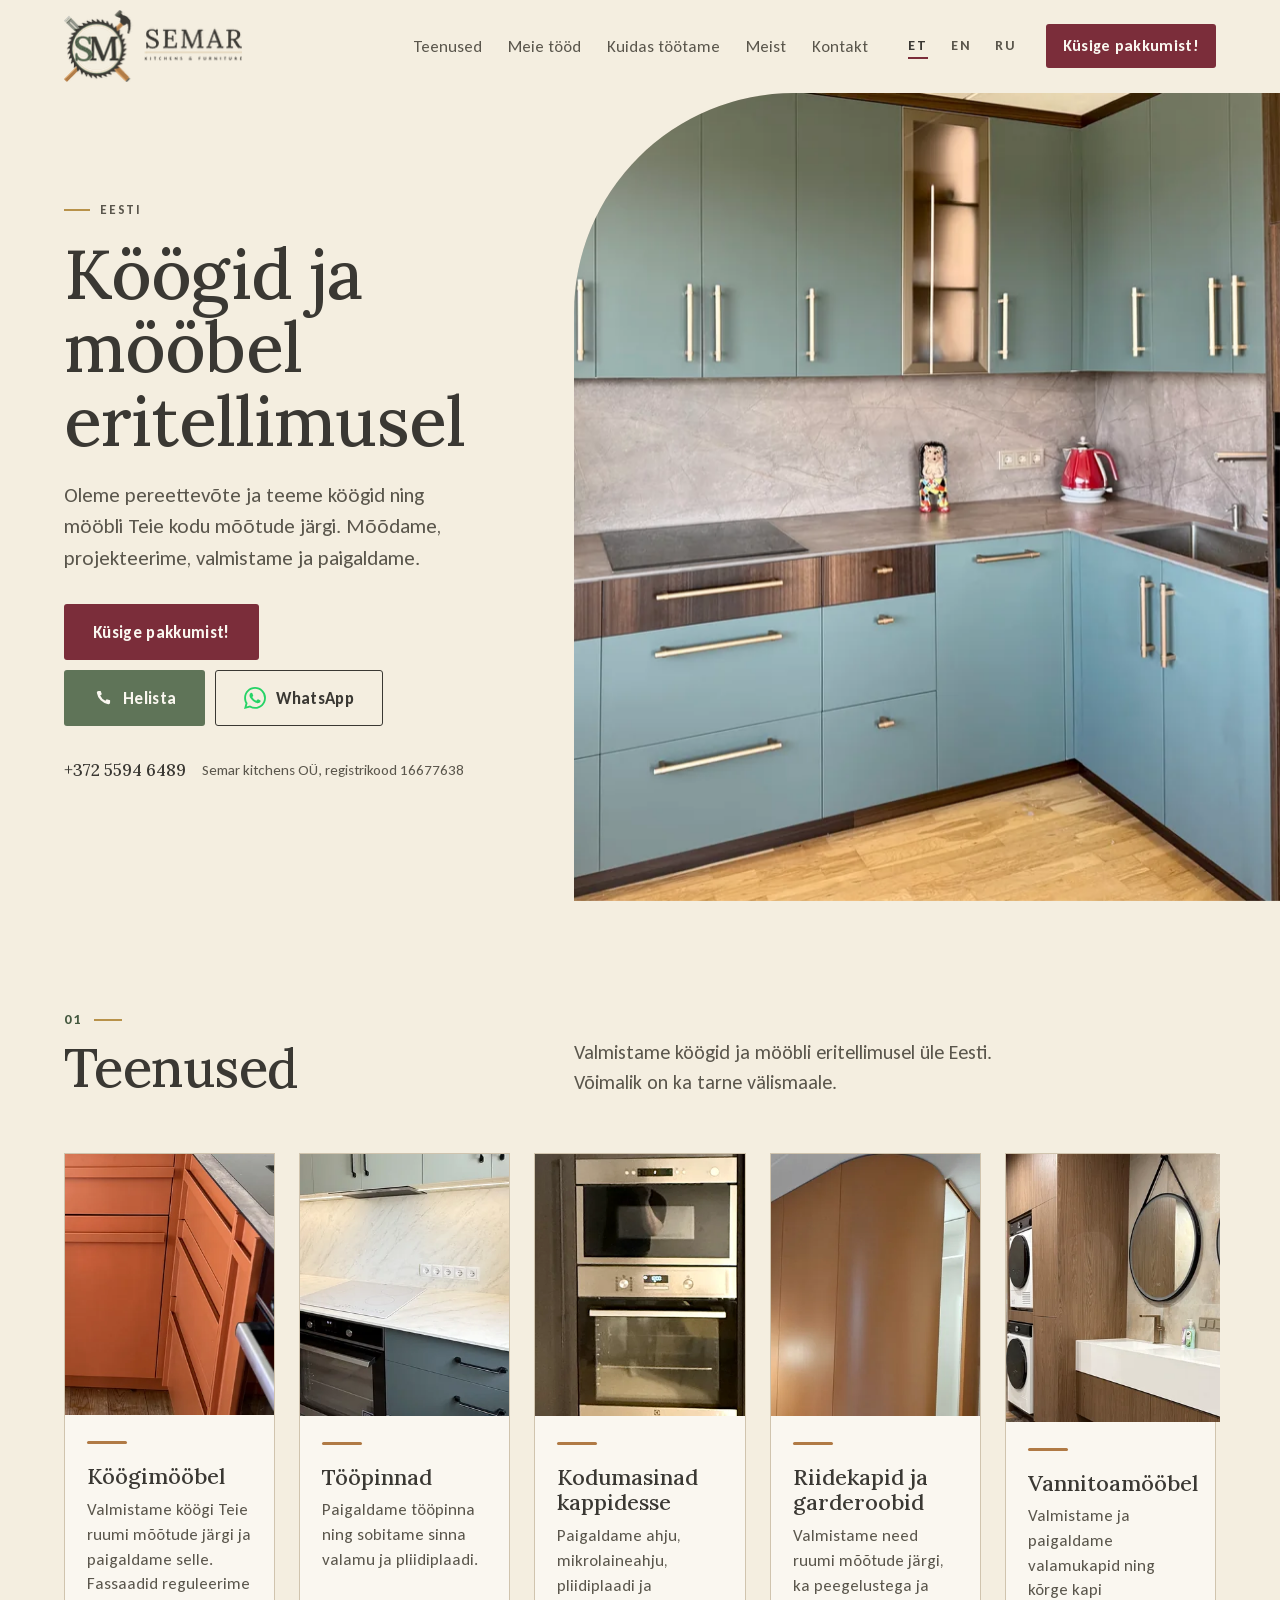
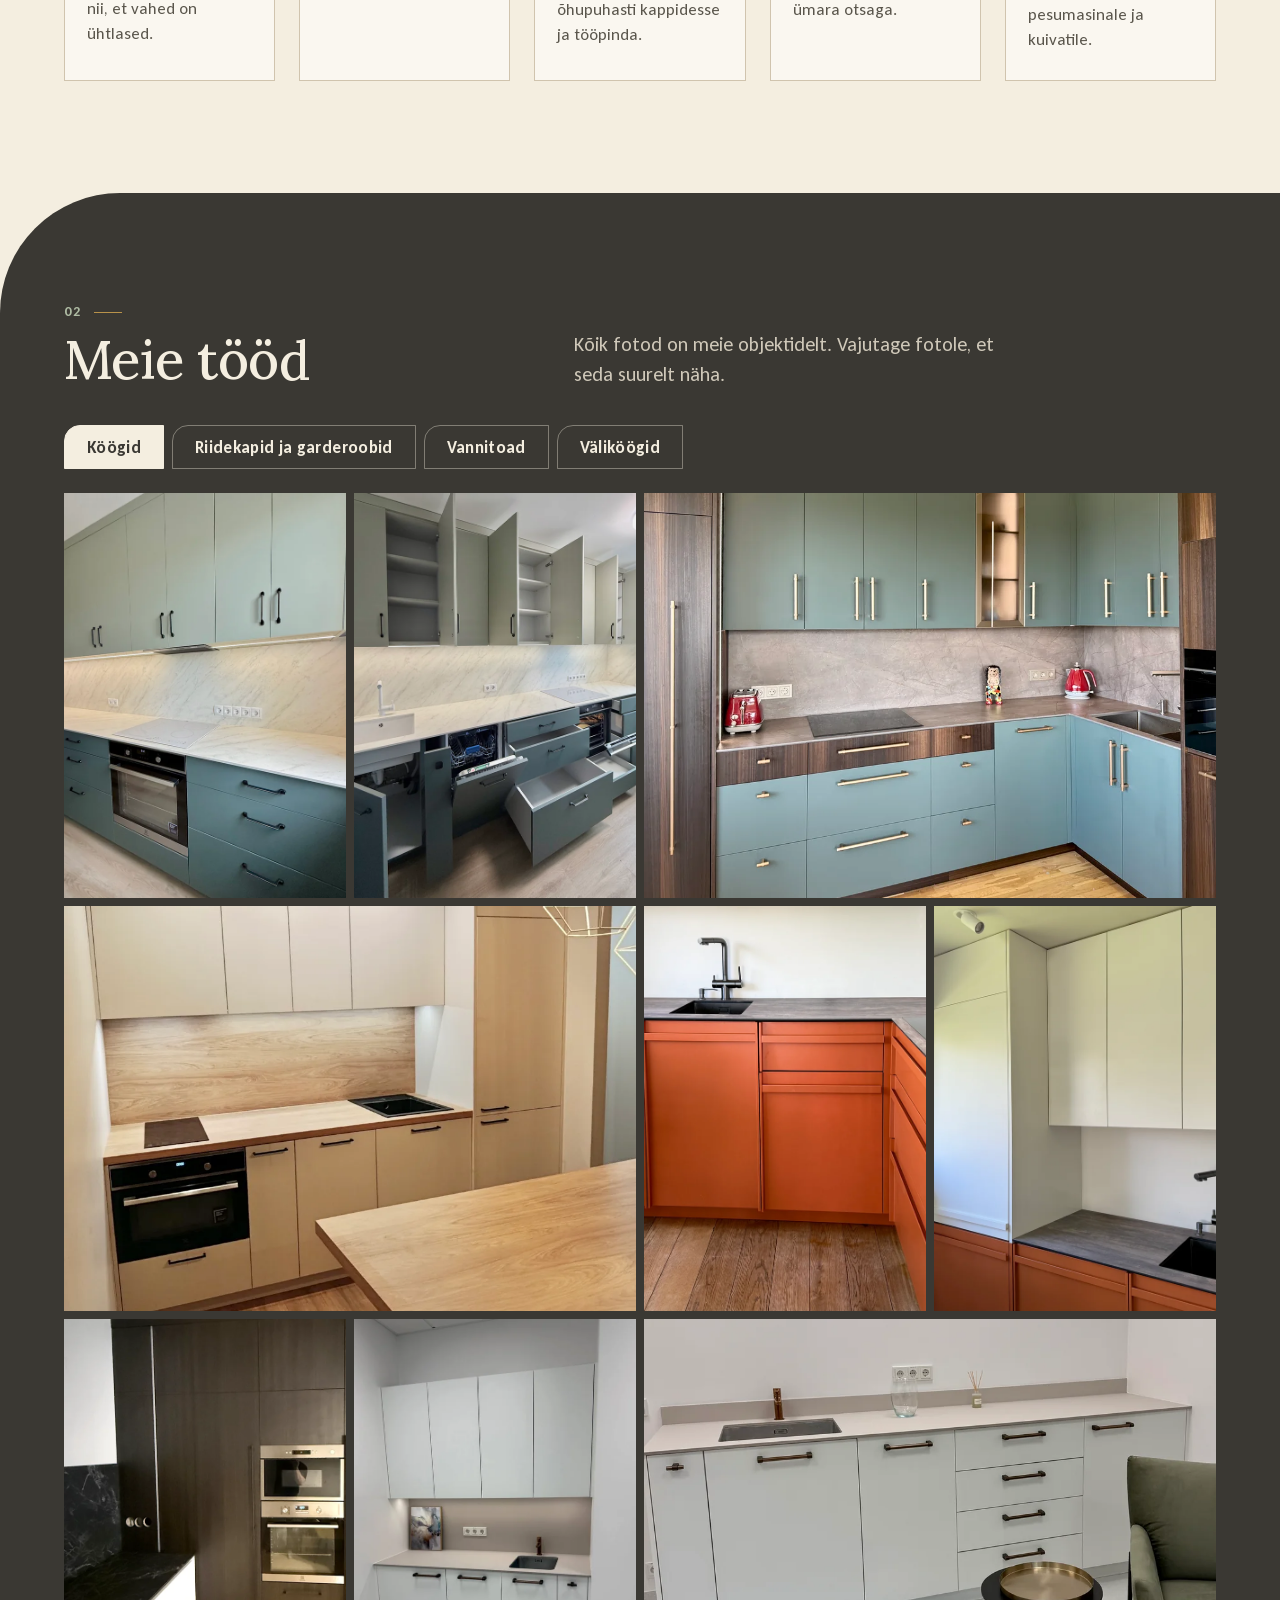
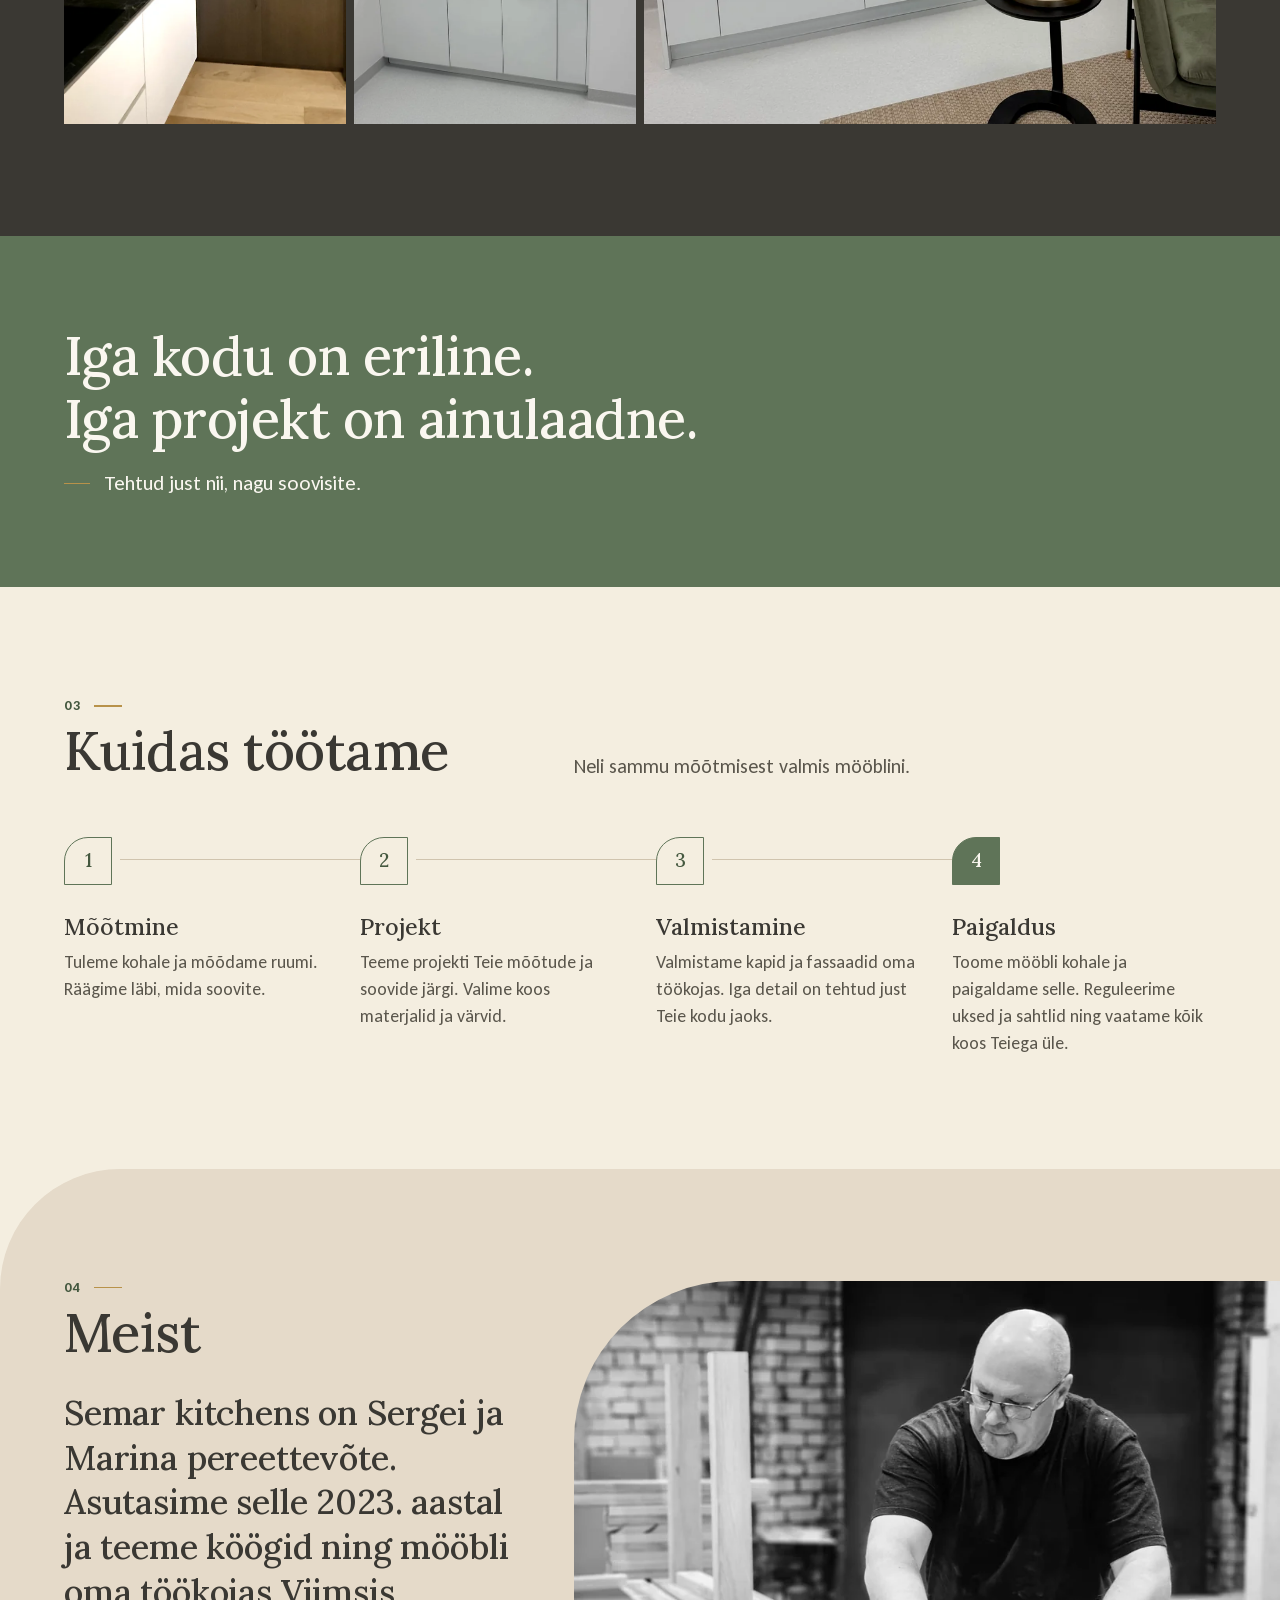
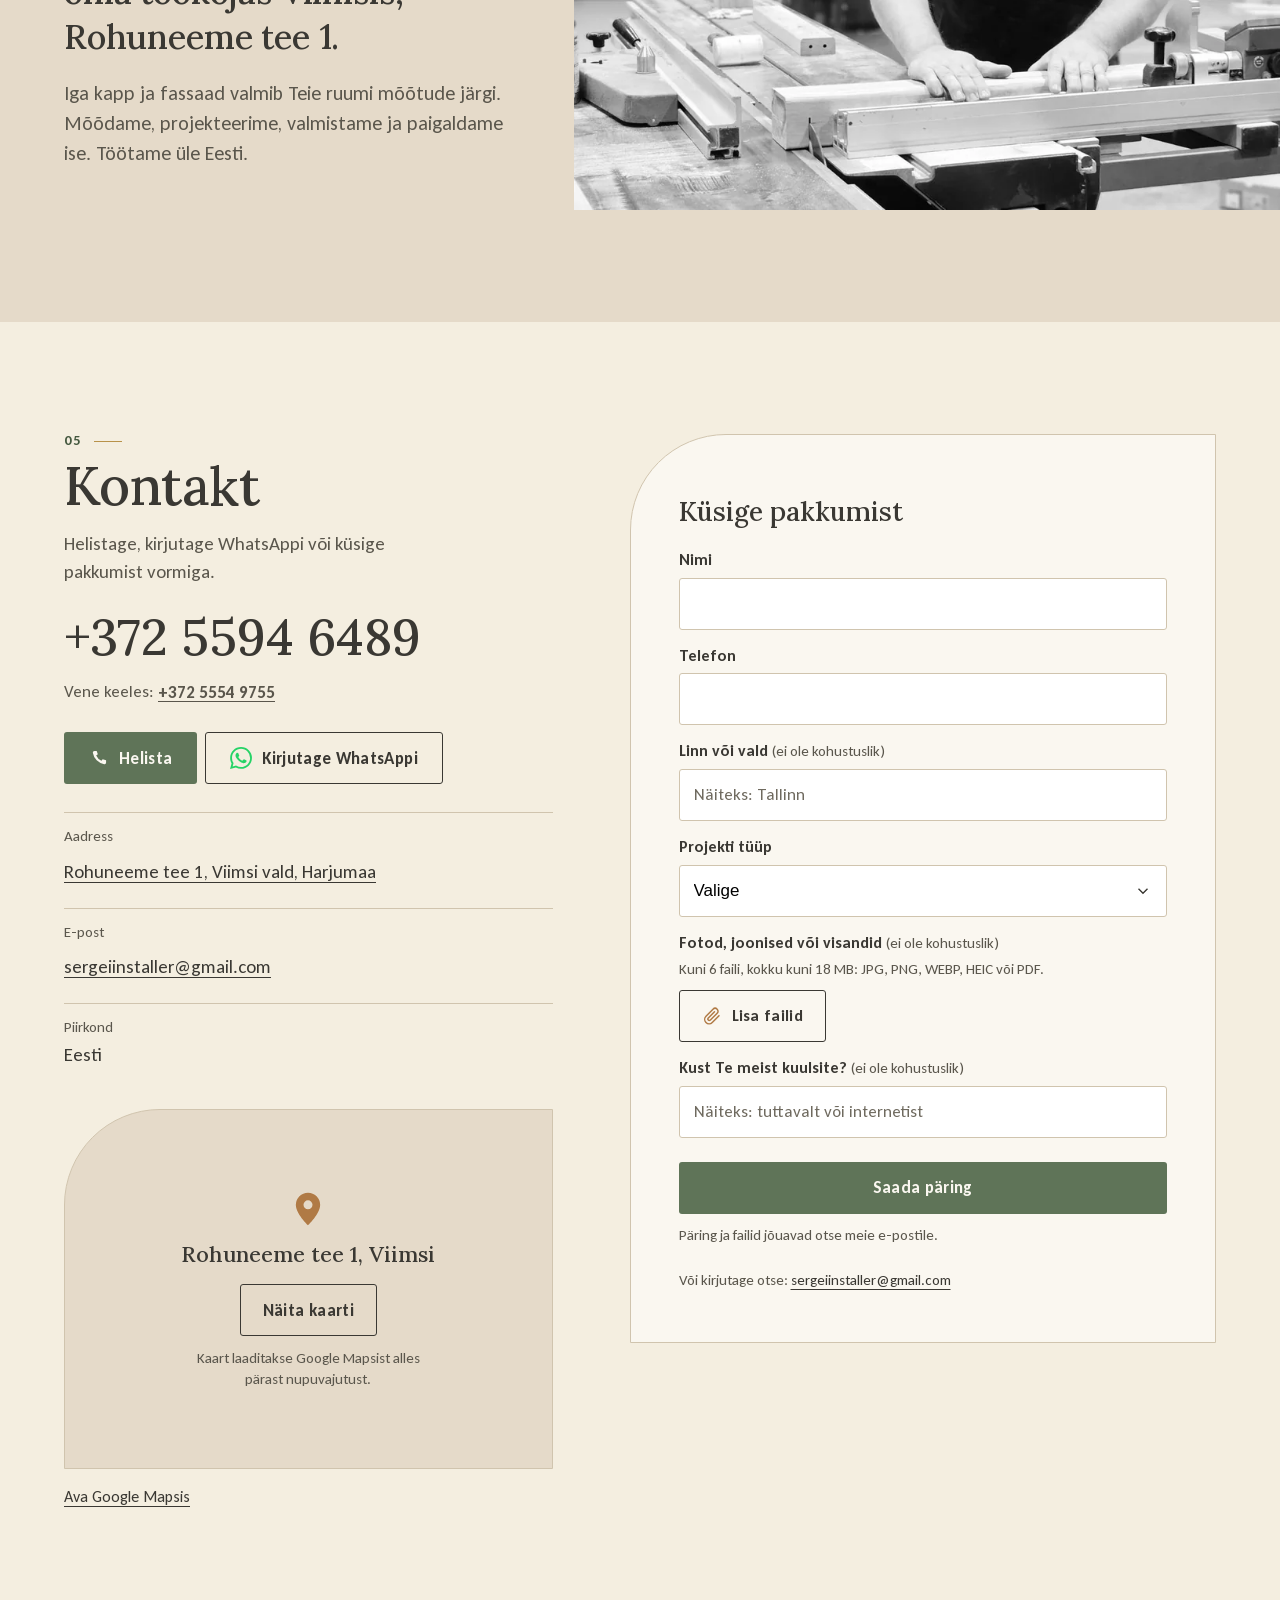
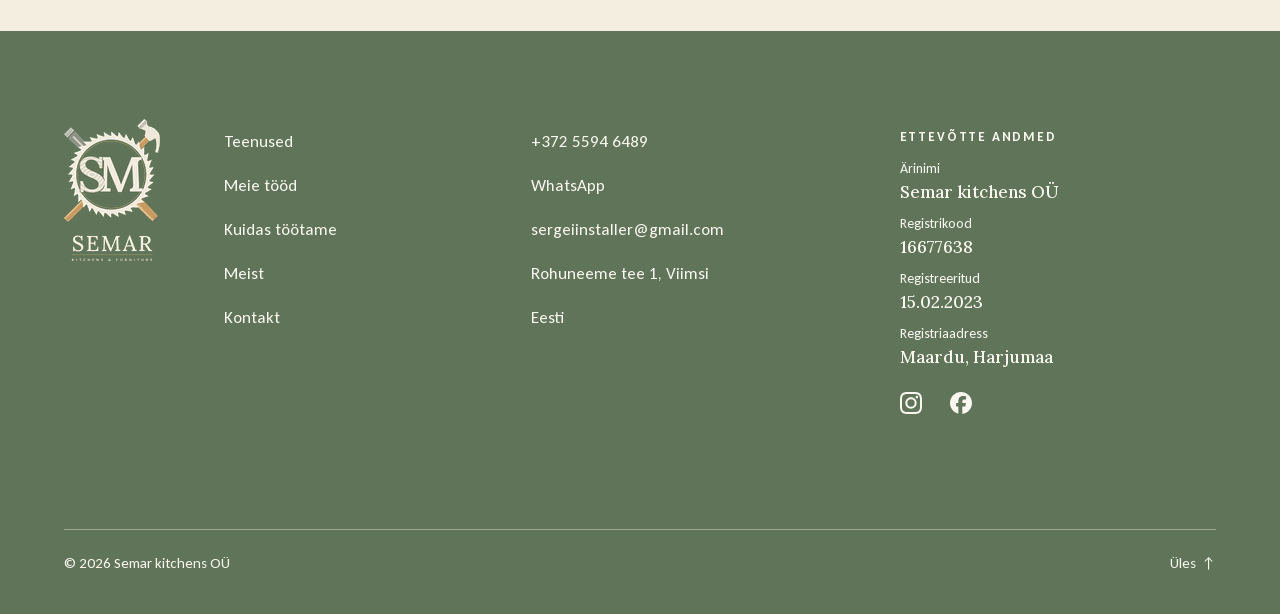
==== commit cd05819a: "Gallery: Sergei's photo files of 06.11 (5 new photos, 6 photos and the hero in his better versions) " ====
--- a/index.html
+++ b/index.html
@@ -118,23 +118,23 @@
       <p class="sec__intro" data-t="servIntro">Valmistame köögid ja mööbli eritellimusel üle Eesti. Võimalik on ka tarne välismaale.</p>
     </div>
     <ol class="fronts">
-      <li class="front">
+      <li class="front" data-goto="tab-koogid">
         <img src="img/s-kook-640.webp" srcset="img/s-kook-320.webp 320w, img/s-kook-640.webp 640w" sizes="(min-width: 1100px) 19vw, (min-width: 640px) 180px, 112px" width="640" height="800" loading="lazy" alt="Terrakotatoonis köögikapid ja sahtlid, tume tööpind" data-ta="alt:s1alt">
         <div class="front__txt"><span class="front__handle" aria-hidden="true"></span><h3 data-t="s1h">Köögimööbel</h3><p data-t="s1p">Valmistame köögi Teie ruumi mõõtude järgi ja paigaldame selle. Fassaadid reguleerime nii, et vahed on ühtlased.</p></div>
       </li>
-      <li class="front">
+      <li class="front" data-goto="tab-koogid">
         <img src="img/s-pind-640.webp" srcset="img/s-pind-320.webp 320w, img/s-pind-640.webp 640w" sizes="(min-width: 1100px) 19vw, (min-width: 640px) 180px, 112px" width="640" height="800" loading="lazy" alt="Marmorimustriga tööpind, pliidiplaat ja valgustus ülemiste kappide all" data-ta="alt:s2alt">
         <div class="front__txt"><span class="front__handle" aria-hidden="true"></span><h3 data-t="s2h">Tööpinnad</h3><p data-t="s2p">Paigaldame tööpinna ning sobitame sinna valamu ja pliidiplaadi.</p></div>
       </li>
-      <li class="front">
+      <li class="front" data-goto="tab-koogid">
         <img src="img/s-tehnika-640.webp" srcset="img/s-tehnika-320.webp 320w, img/s-tehnika-640.webp 640w" sizes="(min-width: 1100px) 19vw, (min-width: 640px) 180px, 112px" width="640" height="800" loading="lazy" alt="Tumedad kõrged kapid, kuhu on paigaldatud mikrolaineahi ja ahi" data-ta="alt:s3alt">
         <div class="front__txt"><span class="front__handle" aria-hidden="true"></span><h3 data-t="s3h">Kodumasinad kappidesse</h3><p data-t="s3p">Paigaldame ahju, mikrolaineahju, pliidiplaadi ja õhupuhasti kappidesse ja tööpinda.</p></div>
       </li>
-      <li class="front">
+      <li class="front" data-goto="tab-kapid">
         <img src="img/s-kapid-640.webp" srcset="img/s-kapid-320.webp 320w, img/s-kapid-640.webp 640w" sizes="(min-width: 1100px) 19vw, (min-width: 640px) 180px, 112px" width="640" height="800" loading="lazy" alt="Ümara otsaga riidekapp magamistoas" data-ta="alt:s4alt">
         <div class="front__txt"><span class="front__handle" aria-hidden="true"></span><h3 data-t="s4h">Riidekapid ja garderoobid</h3><p data-t="s4p">Valmistame need ruumi mõõtude järgi, ka peegelustega ja ümara otsaga.</p></div>
       </li>
-      <li class="front">
+      <li class="front" data-goto="tab-vann">
         <img src="img/s-vann-640.webp" srcset="img/s-vann-320.webp 320w, img/s-vann-640.webp 640w" sizes="(min-width: 1100px) 19vw, (min-width: 640px) 180px, 112px" width="640" height="800" loading="lazy" alt="Puidutoonis kõrge kapp pesumasinale ja kuivatile ning valge valamuga kapp" data-ta="alt:s5alt">
         <div class="front__txt"><span class="front__handle" aria-hidden="true"></span><h3 data-t="s5h">Vannitoamööbel</h3><p data-t="s5p">Valmistame ja paigaldame valamukapid ning kõrge kapi pesumasinale ja kuivatile.</p></div>
       </li>
@@ -151,6 +151,7 @@
     </div>
     <!-- 04.11 (Sergei): photos sorted by category, one tab per category (WAI-ARIA tabs; main.js: arrows, Home, End).
          Photos w11-w21 are from his Telegram message of 03.11 (see EDITS_0411.md for what was used and what was left out).
+         06.11: his photo files (jobs/semar_media/0611, _work/build_0611.py): new w22-w26; w04, w05, w07, w10, w11, w14 and the hero now come from his own edited files of the same shots.
          A tab whose list has no photo is hidden by main.js, together with its panel, and shows up by itself once a photo is in the list.
          Tile sizes. Desktop (960 px+): 4 columns, half-rows of 15.5vw. Phones and tablets: 2 columns.
            plain tile            desktop 1 column x 2 half-rows   phones: half width, 3:4
@@ -159,8 +160,8 @@
            tile--ml              desktop 1 column x 2 half-rows   phones: full width, 3:2
            tile--tall            desktop 2 columns x 4 half-rows  phones: half width, 3:4 (with tile--l: full width, 3:2)
          A panel looks complete when its tiles fill rows of 8 desktop cells (plain/ml = 2, l/dl = 4, tall = 8, in blocks of 2 or 4 half-rows)
-         and the half-width phone tiles come in pairs. Used here: 2 plain + l / l + 2 plain (kitchens, wardrobes), tall + l + plain + ml
-         (bathrooms), tall + 2 plain + l (outdoor). Portrait photos go into plain or tall tiles, landscape photos into l tiles.
+         and the half-width phone tiles come in pairs. Used here: 2 plain + l / l + 2 plain / 2 plain + l (kitchens), 2 plain + l / l-tall + 2 plain + l
+         (wardrobes), tall + tall / l + 2 plain (bathrooms), tall + 2 plain + l (outdoor). Portrait photos go into plain or tall tiles, landscape photos into l tiles.
          sizes: "(min-width: 960px) 46vw, 100vw" for l, "(min-width: 960px) 46vw, 50vw" for tall/dl without l,
          "(min-width: 960px) 23vw, 100vw" for ml, "(min-width: 960px) 23vw, 50vw" for plain.
          To add a photo to any category:
@@ -179,32 +180,37 @@
 
     <div class="panel" role="tabpanel" id="p-koogid" aria-labelledby="tab-koogid">
       <ul class="grid">
-        <li class="tile"><button type="button" class="tile__b" data-full="img/w07-1600.webp"><img src="img/w07-900.webp" srcset="img/w07-900.webp 900w, img/w07-1600.webp 1600w" sizes="(min-width: 960px) 23vw, 50vw" width="675" height="900" loading="lazy" alt="Sirge köök: rohekashallid ülemised kapid valgustusega, tumerohelised alumised kapid ja marmorimustriga tööpind" data-ta="alt:w07"></button></li>
-        <li class="tile"><button type="button" class="tile__b" data-full="img/w05-1600.webp"><img src="img/w05-900.webp" srcset="img/w05-900.webp 900w, img/w05-1600.webp 1600w" sizes="(min-width: 960px) 23vw, 50vw" width="593" height="900" loading="lazy" alt="Terrakotatoonis köök tumeda tööpinna ja musta valamuga" data-ta="alt:w05"></button></li>
-        <li class="tile tile--l"><button type="button" class="tile__b" data-full="img/w10-1600.webp"><img src="img/w10-900.webp" srcset="img/w10-900.webp 900w, img/w10-1600.webp 1600w" sizes="(min-width: 960px) 46vw, 100vw" width="900" height="738" loading="lazy" alt="Nurgaköök rohekate fassaadide, tumedas puidutoonis kõrgete kappide ja kuldsete käepidemetega" data-ta="alt:w10"></button></li>
-        <li class="tile tile--l"><button type="button" class="tile__b" data-full="img/w11-1600.webp"><img src="img/w11-900.webp" srcset="img/w11-900.webp 900w, img/w11-1600.webp 1152w" sizes="(min-width: 960px) 46vw, 100vw" width="900" height="727" loading="lazy" alt="Helebeež köök puidutoonis tööpinna ja seinapaneeliga, ees puidust laud" data-ta="alt:w11"></button></li>
+        <li class="tile"><button type="button" class="tile__b" data-full="img/w07-1600.webp"><img src="img/w07-900.webp" srcset="img/w07-900.webp 675w, img/w07-1600.webp 1200w" sizes="(min-width: 960px) 23vw, 50vw" width="675" height="900" loading="lazy" alt="Sirge köök: heledad rohekashallid ülemised kapid valgustusega, tumedamad rohekashallid alumised kapid ja marmorimustriga tööpind" data-ta="alt:w07"></button></li>
+        <li class="tile"><button type="button" class="tile__b" data-full="img/w23-1600.webp"><img src="img/w23-900.webp" srcset="img/w23-900.webp 675w, img/w23-1600.webp 1200w" sizes="(min-width: 960px) 23vw, 50vw" width="675" height="900" loading="lazy" alt="Sama köök avatud uste ja sahtlitega: riiulid ülemistes kappides, nõudepesumasin, ahi ja sügavad sahtlid" data-ta="alt:w23"></button></li>
+        <li class="tile tile--l"><button type="button" class="tile__b" data-full="img/w10-1600.webp"><img src="img/w10-900.webp" srcset="img/w10-900.webp 900w, img/w10-1600.webp 1600w" sizes="(min-width: 960px) 46vw, 100vw" width="900" height="711" loading="lazy" alt="Nurgaköök rohekate fassaadide, tumedas puidutoonis kõrgete kappide ja kuldsete käepidemetega" data-ta="alt:w10"></button></li>
+        <li class="tile tile--l"><button type="button" class="tile__b" data-full="img/w11-1600.webp"><img src="img/w11-900.webp" srcset="img/w11-900.webp 900w, img/w11-1600.webp 1340w" sizes="(min-width: 960px) 46vw, 100vw" width="900" height="711" loading="lazy" alt="Helebeež köök puidutoonis tööpinna ja seinapaneeliga, ees puidust laud" data-ta="alt:w11"></button></li>
+        <li class="tile"><button type="button" class="tile__b" data-full="img/w05-1600.webp"><img src="img/w05-900.webp" srcset="img/w05-900.webp 675w, img/w05-1600.webp 1200w" sizes="(min-width: 960px) 23vw, 50vw" width="675" height="900" loading="lazy" alt="Terrakotatoonis köök tumeda tööpinna ja musta valamuga" data-ta="alt:w05"></button></li>
+        <li class="tile"><button type="button" class="tile__b" data-full="img/w22-1600.webp"><img src="img/w22-900.webp" srcset="img/w22-900.webp 675w, img/w22-1600.webp 1200w" sizes="(min-width: 960px) 23vw, 50vw" width="675" height="900" loading="lazy" alt="Sama terrakotaköök teiselt seinalt: valged kõrged ja ülemised kapid, tume tööpind ja must valamu" data-ta="alt:w22"></button></li>
         <li class="tile"><button type="button" class="tile__b" data-full="img/w09-1600.webp"><img src="img/w09-900.webp" srcset="img/w09-900.webp 900w, img/w09-1600.webp 1600w" sizes="(min-width: 960px) 23vw, 50vw" width="619" height="900" loading="lazy" alt="Tumedad kõrged kapid mikrolaineahju ja ahjuga, kõrval valged alumised kapid tumeda tööpinnaga" data-ta="alt:w09"></button></li>
         <li class="tile"><button type="button" class="tile__b" data-full="img/w12-1600.webp"><img src="img/w12-900.webp" srcset="img/w12-900.webp 767w, img/w12-1600.webp 960w" sizes="(min-width: 960px) 23vw, 50vw" width="767" height="900" loading="lazy" alt="Väike valge köök tumedate käepidemete ja helehalli tööpinnaga" data-ta="alt:w12"></button></li>
+        <li class="tile tile--l"><button type="button" class="tile__b" data-full="img/w24-1600.webp"><img src="img/w24-900.webp" srcset="img/w24-900.webp 900w, img/w24-1600.webp 1600w" sizes="(min-width: 960px) 46vw, 100vw" width="900" height="758" loading="lazy" style="object-position: 50% 15%" alt="Helehall köögirida pronksitoonis käepidemetega: valamu, sahtlid ja hele tööpind" data-ta="alt:w24"></button></li>
       </ul>
     </div>
 
     <div class="panel" role="tabpanel" id="p-kapid" aria-labelledby="tab-kapid" hidden>
       <ul class="grid">
         <li class="tile"><button type="button" class="tile__b" data-full="img/w02-1600.webp"><img src="img/w02-900.webp" srcset="img/w02-900.webp 900w, img/w02-1600.webp 1600w" sizes="(min-width: 960px) 23vw, 50vw" width="641" height="900" loading="lazy" alt="Ümara otsaga riidekapp magamistoas, kõrval lahtine uks garderoobi" data-ta="alt:w02"></button></li>
-        <li class="tile"><button type="button" class="tile__b" data-full="img/w14-1600.webp"><img src="img/w14-900.webp" srcset="img/w14-900.webp 550w, img/w14-1600.webp 782w" sizes="(min-width: 960px) 23vw, 50vw" width="550" height="900" loading="lazy" alt="Sinepikollane kapisein: ülemised kapid ja sahtlitega kummut ümara servaga" data-ta="alt:w14"></button></li>
+        <li class="tile"><button type="button" class="tile__b" data-full="img/w14-1600.webp"><img src="img/w14-900.webp" srcset="img/w14-900.webp 551w, img/w14-1600.webp 980w" sizes="(min-width: 960px) 23vw, 50vw" width="551" height="900" loading="lazy" alt="Sinepikollane kapisein: ülemised kapid ja sahtlitega kummut ümara servaga" data-ta="alt:w14"></button></li>
         <li class="tile tile--l"><button type="button" class="tile__b" data-full="img/w13-1600.webp"><img src="img/w13-900.webp" sizes="(min-width: 960px) 46vw, 100vw" width="806" height="883" loading="lazy" style="object-position: 50% 62%" alt="Valge raamfassaadidega riidekapisein pronksitoonis käepidemetega" data-ta="alt:w13"></button></li>
-        <li class="tile tile--l"><button type="button" class="tile__b" data-full="img/w01-1600.webp"><img src="img/w01-900.webp" srcset="img/w01-900.webp 900w, img/w01-1600.webp 1600w" sizes="(min-width: 960px) 46vw, 100vw" width="900" height="864" loading="lazy" style="object-position: 50% 42%" alt="Helebeež riidekapp kahe peegeluksega magamistoas" data-ta="alt:w01"></button></li>
+        <li class="tile tile--l tile--tall"><button type="button" class="tile__b" data-full="img/w26-1600.webp"><img src="img/w26-900.webp" srcset="img/w26-900.webp 675w, img/w26-1600.webp 1200w" sizes="(min-width: 960px) 46vw, 100vw" width="675" height="900" loading="lazy" style="object-position: 50% 60%" alt="Esik: põrandast laeni peegel, lainelise reljeefiga seinapaneelid ja seinale kinnitatud puidutoonis konsool sahtliga" data-ta="alt:w26"></button></li>
         <li class="tile"><button type="button" class="tile__b" data-full="img/w15-1600.webp"><img src="img/w15-900.webp" srcset="img/w15-900.webp 635w, img/w15-1600.webp 903w" sizes="(min-width: 960px) 23vw, 50vw" width="635" height="900" loading="lazy" alt="Kitsas esik, lakke ulatuv kahe uksega riidekapp pikkade käepidemetega" data-ta="alt:w15"></button></li>
         <li class="tile"><button type="button" class="tile__b" data-full="img/w16-1600.webp"><img src="img/w16-900.webp" srcset="img/w16-900.webp 675w, img/w16-1600.webp 960w" sizes="(min-width: 960px) 23vw, 50vw" width="675" height="900" loading="lazy" alt="Avatud riidekapp: riiulid, riidelatid ja kaks sahtlit" data-ta="alt:w16"></button></li>
+        <li class="tile tile--l"><button type="button" class="tile__b" data-full="img/w01-1600.webp"><img src="img/w01-900.webp" srcset="img/w01-900.webp 900w, img/w01-1600.webp 1600w" sizes="(min-width: 960px) 46vw, 100vw" width="900" height="864" loading="lazy" style="object-position: 50% 42%" alt="Helebeež riidekapp kahe peegeluksega magamistoas" data-ta="alt:w01"></button></li>
       </ul>
     </div>
 
     <div class="panel" role="tabpanel" id="p-vann" aria-labelledby="tab-vann" hidden>
       <ul class="grid">
         <li class="tile tile--tall"><button type="button" class="tile__b" data-full="img/w08-1600.webp"><img src="img/w08-900.webp" srcset="img/w08-900.webp 900w, img/w08-1600.webp 1600w" sizes="(min-width: 960px) 46vw, 50vw" width="635" height="900" loading="lazy" alt="Vannituba: puidutoonis kõrge kapp pesumasinale ja kuivatile ning seinale kinnitatud valamukapp" data-ta="alt:w08"></button></li>
+        <li class="tile tile--tall"><button type="button" class="tile__b" data-full="img/w25-1600.webp"><img src="img/w25-900.webp" srcset="img/w25-900.webp 713w, img/w25-1600.webp 1268w" sizes="(min-width: 960px) 46vw, 50vw" width="713" height="900" loading="lazy" alt="Vannituba: tumedas puidutoonis kõrge kapp pesumasinale ja kuivatile, lahtine riiul ja tume valamukapp" data-ta="alt:w25"></button></li>
         <li class="tile tile--l"><button type="button" class="tile__b" data-full="img/w03-1600.webp"><img src="img/w03-900.webp" srcset="img/w03-900.webp 900w, img/w03-1600.webp 1600w" sizes="(min-width: 960px) 46vw, 100vw" width="900" height="750" loading="lazy" alt="Helesinine valamukapp kahe valamu ja kuldsete käepidemetega" data-ta="alt:w03"></button></li>
         <li class="tile"><button type="button" class="tile__b" data-full="img/w17-1600.webp"><img src="img/w17-900.webp" srcset="img/w17-900.webp 718w, img/w17-1600.webp 960w" sizes="(min-width: 960px) 23vw, 50vw" width="718" height="900" loading="lazy" alt="Valge seinale kinnitatud valamukapp kahe sahtli ja tumedate käepidemetega" data-ta="alt:w17"></button></li>
-        <li class="tile tile--ml"><button type="button" class="tile__b" data-full="img/w04-1600.webp"><img src="img/w04-900.webp" srcset="img/w04-900.webp 900w, img/w04-1600.webp 1600w" sizes="(min-width: 960px) 23vw, 100vw" width="900" height="528" loading="lazy" style="object-position: 62% 50%" alt="Hall seinale kinnitatud valamukapp lahtiste riiulitega" data-ta="alt:w04"></button></li>
+        <li class="tile"><button type="button" class="tile__b" data-full="img/w04-1600.webp"><img src="img/w04-900.webp" srcset="img/w04-900.webp 900w, img/w04-1600.webp 1600w" sizes="(min-width: 960px) 23vw, 50vw" width="900" height="678" loading="lazy" style="object-position: 56% 50%" alt="Hall seinale kinnitatud valamukapp lahtiste riiulitega" data-ta="alt:w04"></button></li>
       </ul>
     </div>
 
--- a/css/style.css
+++ b/css/style.css
@@ -456,3 +456,7 @@
 .tel2 { margin-top: 6px; font-size: 17px; color: var(--graphite-500); }
 .tel2 a { color: inherit; font-weight: 600; text-decoration: underline; text-underline-offset: 3px; display: inline-flex; align-items: center; min-height: 44px; }   /* 04.11: 44 px tap target */
 .ftr__nav a { min-width: 44px; }
+/* 04.11: service cards open their photos */
+.front--go { cursor: pointer; }
+.front--go:hover { border-color: currentColor; }
+.front--go:focus-visible { outline: 2px solid currentColor; outline-offset: 3px; }
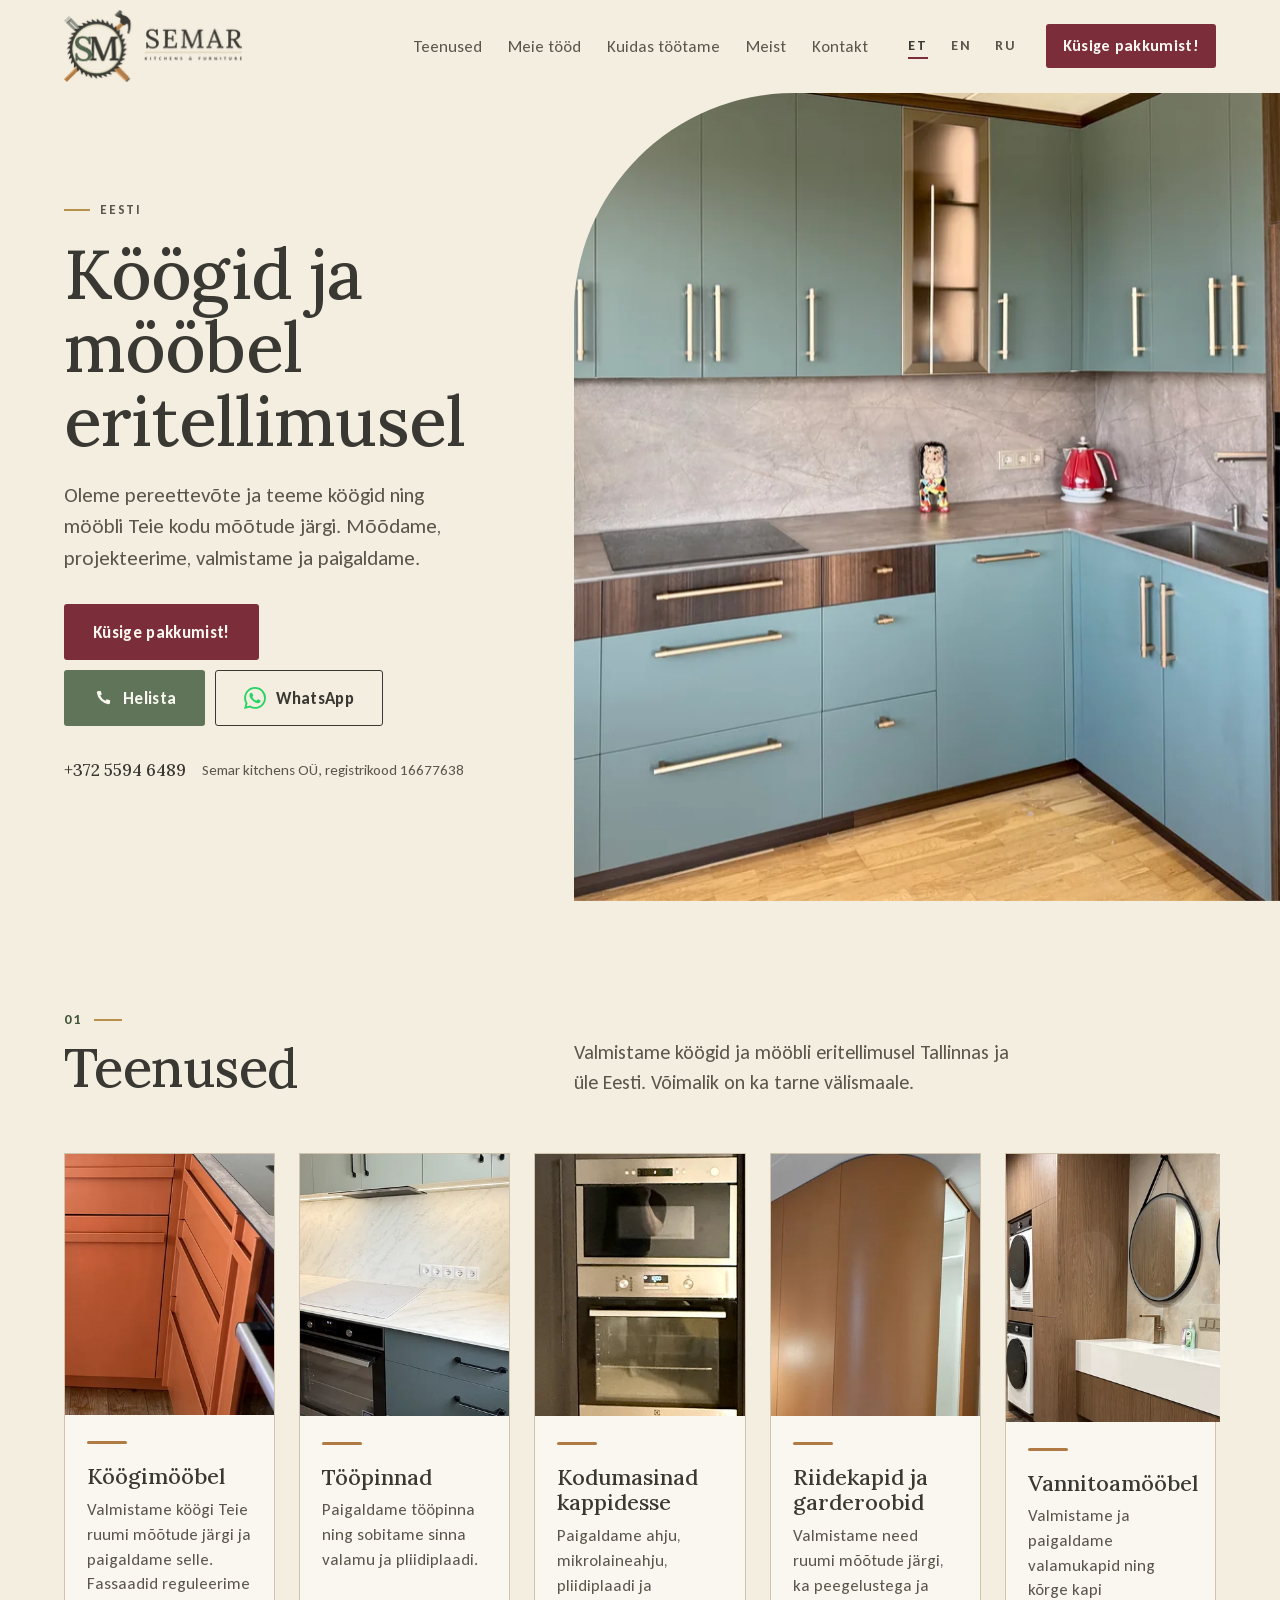
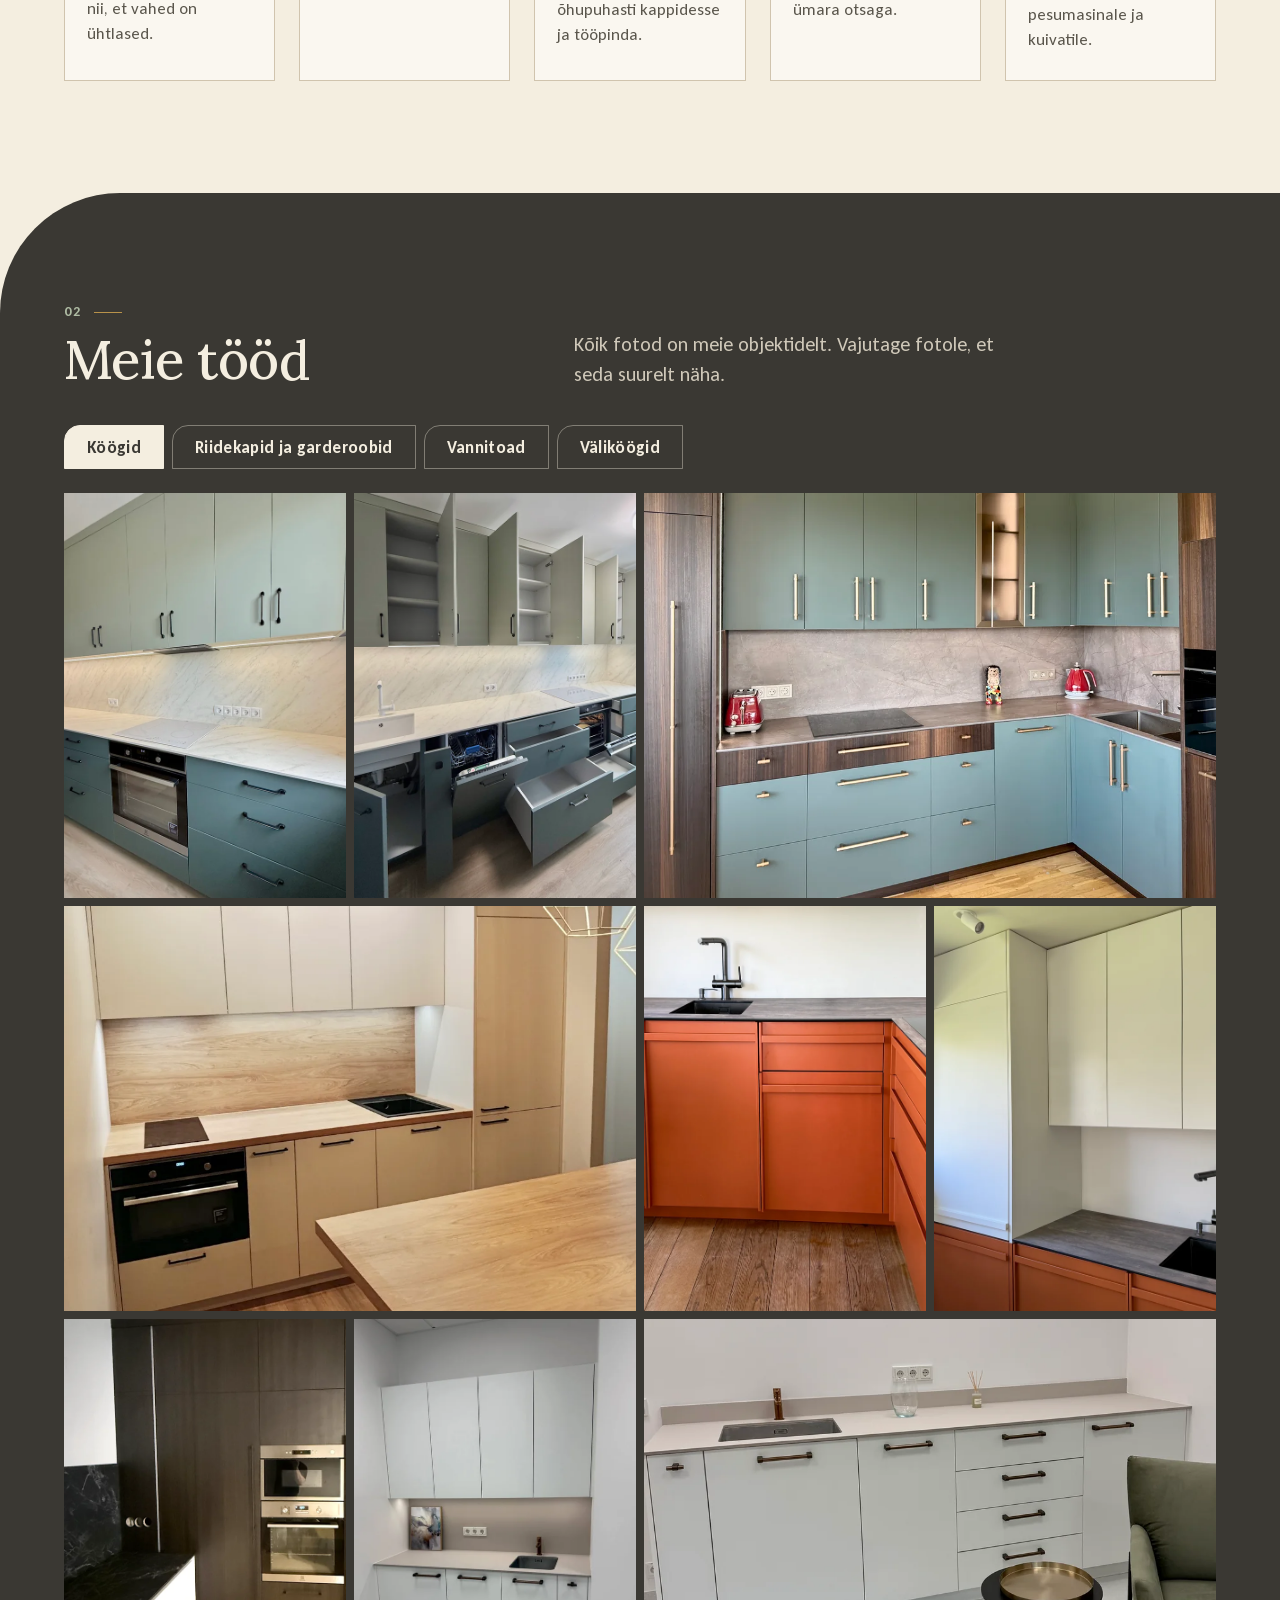
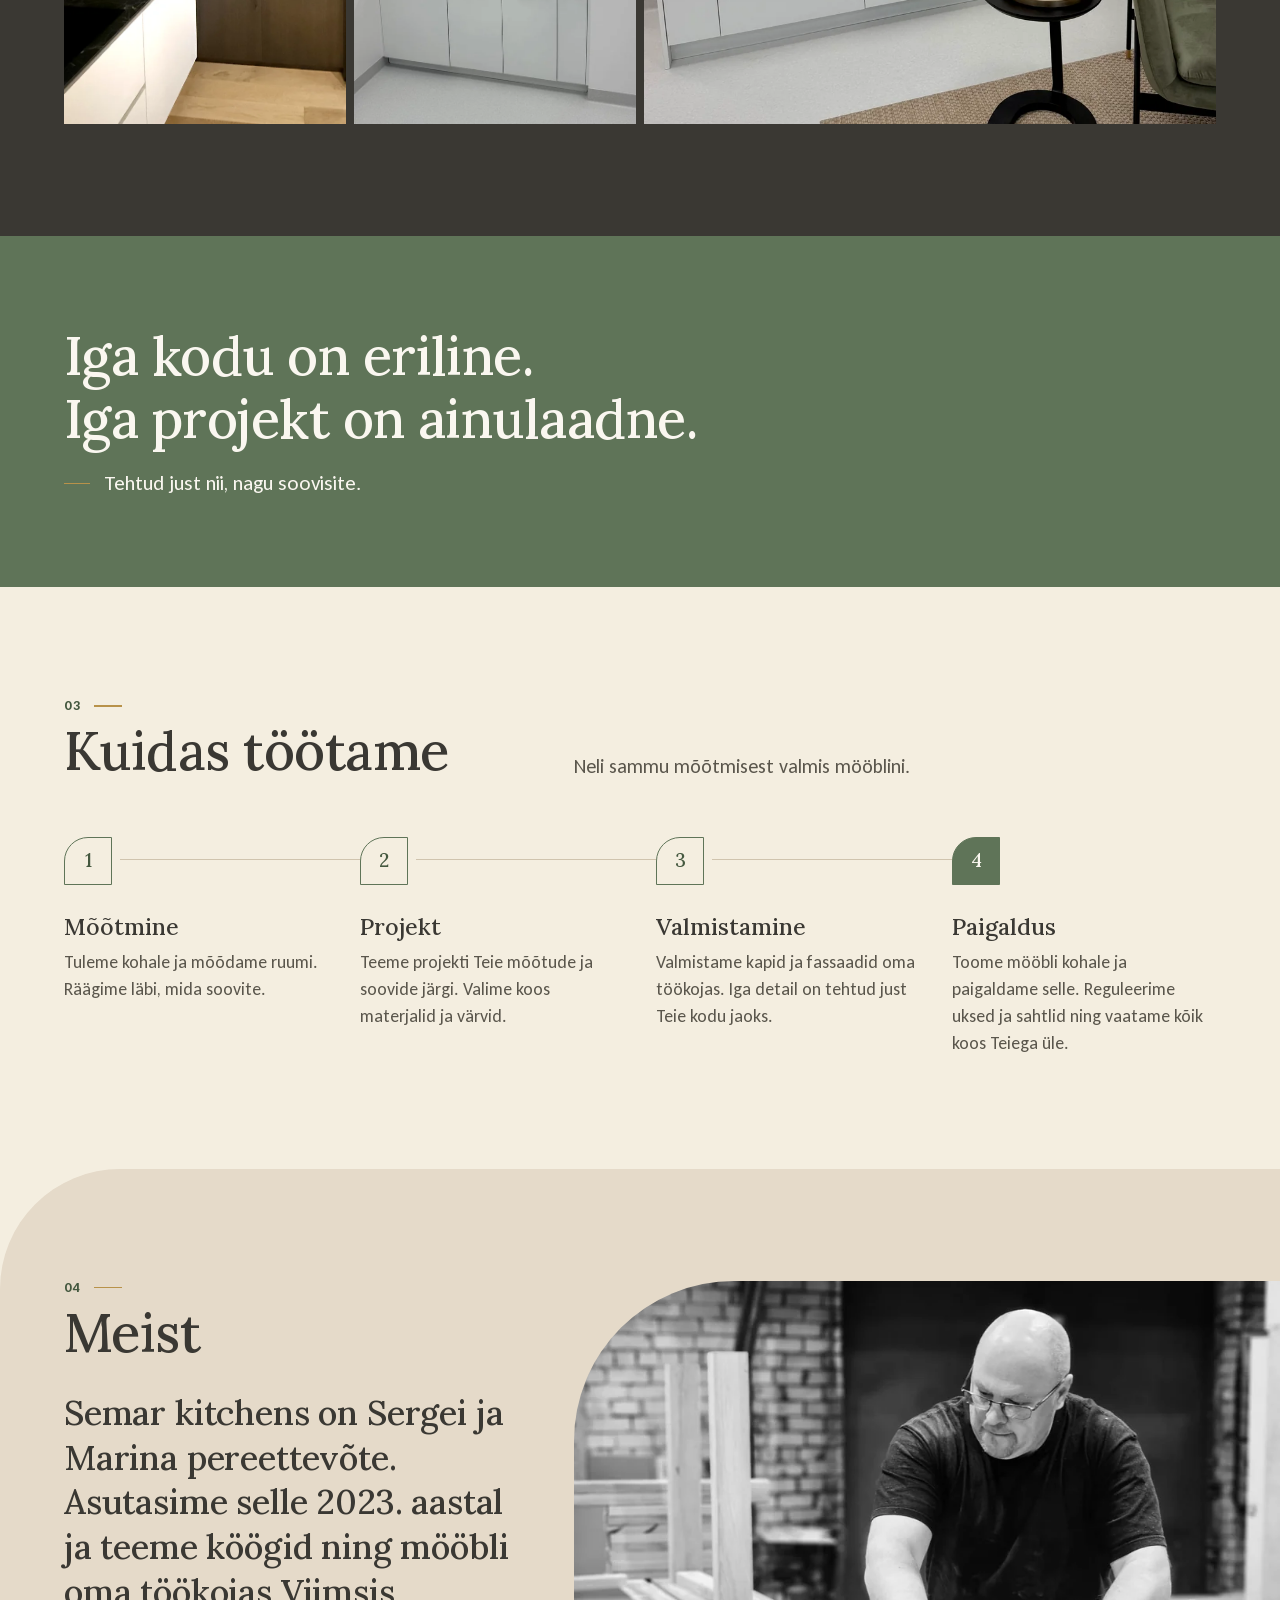
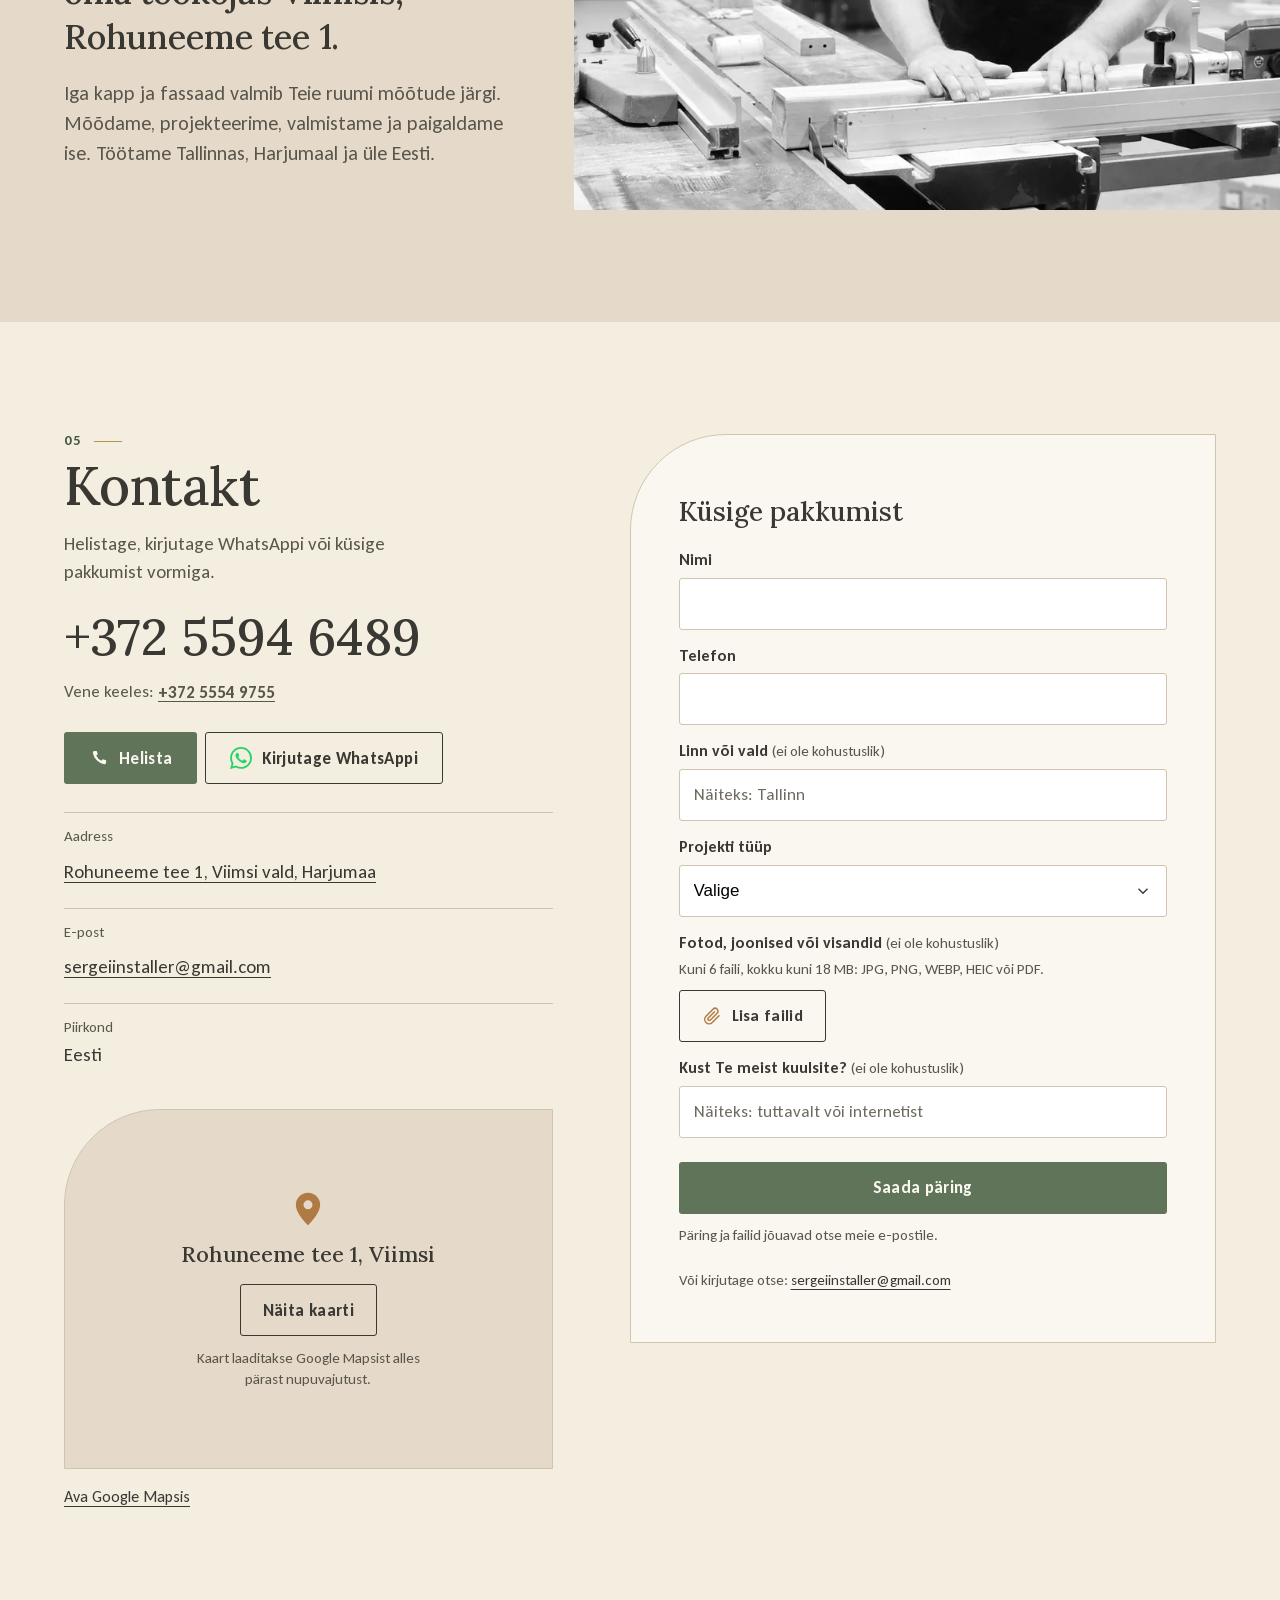
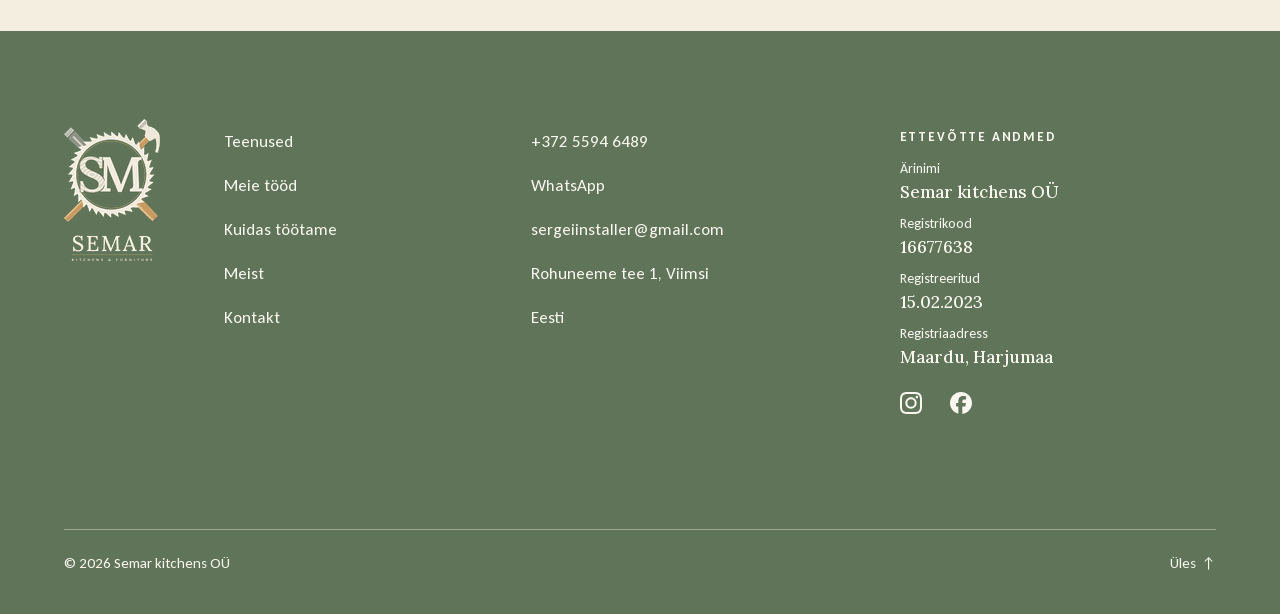
==== commit a85c59b8: "SEO: language addresses /ru/ and /en/, hreflang, sitemap, schema, 404, Search Console file - / (ET)," ====
--- a/index.html
+++ b/index.html
@@ -3,19 +3,23 @@
 <head>
 <meta charset="utf-8">
 <meta name="viewport" content="width=device-width, initial-scale=1, viewport-fit=cover">
-<title>Köögid ja mööbel eritellimusel | Semar kitchens OÜ</title>
-<meta name="description" content="Semar kitchens on pereettevõte: teeme köögid ja mööbli eritellimusel. Mõõdame, projekteerime, valmistame ja paigaldame. Üle Eesti. Helistage +372 5594 6489.">
+<title>Köögimööbel ja mööbel eritellimusel Tallinnas | Semar kitchens</title>
+<meta name="description" content="Pereettevõte Semar kitchens: köögimööbel, riidekapid ja vannitoamööbel eritellimusel. Oma töökoda Viimsis, töötame Tallinnas ja üle Eesti. Tel +372 5594 6489.">
 <link rel="canonical" href="https://semarkitchens.com/">
+<link rel="alternate" hreflang="et" href="https://semarkitchens.com/">
+<link rel="alternate" hreflang="ru" href="https://semarkitchens.com/ru/">
+<link rel="alternate" hreflang="en" href="https://semarkitchens.com/en/">
+<link rel="alternate" hreflang="x-default" href="https://semarkitchens.com/">
 <meta property="og:url" content="https://semarkitchens.com/">
 <meta name="theme-color" content="#f4eee0">
-<link rel="icon" href="img/favicon-48.png" sizes="48x48" type="image/png">
-<link rel="icon" href="img/favicon-192.png" sizes="192x192" type="image/png">
-<link rel="icon" href="img/favicon-512.png" sizes="512x512" type="image/png">
-<link rel="apple-touch-icon" href="img/apple-touch-icon.png">
+<link rel="icon" href="/img/favicon-48.png" sizes="48x48" type="image/png">
+<link rel="icon" href="/img/favicon-192.png" sizes="192x192" type="image/png">
+<link rel="icon" href="/img/favicon-512.png" sizes="512x512" type="image/png">
+<link rel="apple-touch-icon" href="/img/apple-touch-icon.png">
 <meta property="og:type" content="website">
 <meta property="og:site_name" content="Semar kitchens">
-<meta property="og:title" content="Köögid ja mööbel eritellimusel | Semar kitchens OÜ">
-<meta property="og:description" content="Pereettevõte: köögid ja mööbel eritellimusel. Mõõdame, projekteerime, valmistame ja paigaldame. Üle Eesti.">
+<meta property="og:title" content="Köögimööbel ja mööbel eritellimusel Tallinnas | Semar kitchens">
+<meta property="og:description" content="Pereettevõte Semar kitchens: köögimööbel, riidekapid ja vannitoamööbel eritellimusel. Oma töökoda Viimsis, töötame Tallinnas ja üle Eesti. Tel +372 5594 6489.">
 <meta property="og:image" content="https://semarkitchens.com/img/og.jpg">
 <meta property="og:image:width" content="1200">
 <meta property="og:image:height" content="630">
@@ -24,34 +28,58 @@
 <meta property="og:locale:alternate" content="ru_RU">
 <meta property="og:locale:alternate" content="en_GB">
 <meta name="twitter:card" content="summary_large_image">
-<meta name="twitter:title" content="Köögid ja mööbel eritellimusel | Semar kitchens OÜ">
-<meta name="twitter:description" content="Pereettevõte: köögid ja mööbel eritellimusel. Mõõdame, projekteerime, valmistame ja paigaldame. Üle Eesti.">
+<meta name="twitter:title" content="Köögimööbel ja mööbel eritellimusel Tallinnas | Semar kitchens">
+<meta name="twitter:description" content="Pereettevõte Semar kitchens: köögimööbel, riidekapid ja vannitoamööbel eritellimusel. Oma töökoda Viimsis, töötame Tallinnas ja üle Eesti. Tel +372 5594 6489.">
 <meta name="twitter:image" content="https://semarkitchens.com/img/og.jpg">
-<link rel="preload" href="fonts/lora-lat.woff2" as="font" type="font/woff2" crossorigin>
-<link rel="preload" href="fonts/carlito-lat-400.woff2" as="font" type="font/woff2" crossorigin>
-<link rel="stylesheet" href="css/style.css">
+<link rel="preload" href="/fonts/lora-lat.woff2" as="font" type="font/woff2" crossorigin>
+<link rel="preload" href="/fonts/carlito-lat-400.woff2" as="font" type="font/woff2" crossorigin>
+<link rel="stylesheet" href="/css/style.css">
 <script>
-/* language before first paint: ?lang=ru|en or a saved choice hides the page until main.js has switched it */
+/* language before first paint: ?lang=et|ru|en (old links), or on / a saved choice, hides the page until main.js has switched it */
 (function () {
-  var l = null;
-  try { var m = /[?&]lang=(et|ru|en)\b/.exec(location.search); l = m ? m[1] : localStorage.getItem('semar-lang'); } catch (e) {}
-  if (l === 'ru' || l === 'en') { var d = document.documentElement; d.className += ' i18n-wait'; setTimeout(function () { d.classList.remove('i18n-wait'); }, 1500); }
+  var d = document.documentElement, p = d.getAttribute('lang'), l = null;
+  try { var m = /[?&]lang=(et|ru|en)/.exec(location.search); l = m ? m[1] : (p === 'et' ? localStorage.getItem('semar-lang') : null); } catch (e) {}
+  if ((l === 'et' || l === 'ru' || l === 'en') && l !== p) { d.className += ' i18n-wait'; setTimeout(function () { d.classList.remove('i18n-wait'); }, 1500); }
 })();
 </script>
 <script type="application/ld+json">
 {
   "@context": "https://schema.org",
-  "@type": "LocalBusiness",
-  "name": "Semar kitchens OÜ",
-  "legalName": "Semar kitchens OÜ",
-  "description": "Pereettevõte, mis teeb köögid ja mööbli eritellimusel: mõõtmine, projekt, valmistamine ja paigaldus. Üle Eesti, tarne ka välismaale.",
-  "telephone": "+37255549755",
-  "email": "sergeiinstaller@gmail.com",
-  "foundingDate": "2023-02-15",
-  "identifier": {"@type": "PropertyValue", "propertyID": "registrikood", "value": "16677638"},
-  "address": {"@type": "PostalAddress", "streetAddress": "Rohuneeme tee 1", "addressLocality": "Viimsi", "addressRegion": "Harjumaa", "addressCountry": "EE"},
-  "hasMap": "https://www.google.com/maps/search/?api=1&query=Rohuneeme+tee+1%2C+Viimsi",
-  "areaServed": {"@type": "Country", "name": "Estonia"}
+  "@graph": [
+    {
+      "@type": ["FurnitureStore", "HomeAndConstructionBusiness"],
+      "@id": "https://semarkitchens.com/#business",
+      "name": "Semar kitchens",
+      "legalName": "Semar kitchens OÜ",
+      "alternateName": ["Semar kitchens OÜ", "Semar kitchens & furniture"],
+      "description": "Pereettevõte, mis teeb köögimööbli, riidekapid, garderoobid ja vannitoamööbli eritellimusel: mõõtmine, projekt, valmistamine ja paigaldus. Oma töökoda Viimsis, töötame Tallinnas ja üle Eesti, tarne ka välismaale.",
+      "url": "https://semarkitchens.com/",
+      "logo": "https://semarkitchens.com/img/logo-v-sage-288.png",
+      "image": ["https://semarkitchens.com/img/og.jpg", "https://semarkitchens.com/img/hero-1600.webp"],
+      "telephone": "+37255946489",
+      "email": "sergeiinstaller@gmail.com",
+      "contactPoint": [
+        {"@type": "ContactPoint", "contactType": "customer service", "telephone": "+37255946489", "availableLanguage": ["et"]},
+        {"@type": "ContactPoint", "contactType": "customer service", "telephone": "+37255549755", "availableLanguage": ["ru", "en"]}
+      ],
+      "foundingDate": "2023-02-15",
+      "identifier": {"@type": "PropertyValue", "propertyID": "registrikood", "value": "16677638"},
+      "address": {"@type": "PostalAddress", "streetAddress": "Rohuneeme tee 1", "addressLocality": "Viimsi", "postalCode": "74001", "addressRegion": "Harjumaa", "addressCountry": "EE"},
+      "hasMap": "https://www.google.com/maps/search/?api=1&query=Rohuneeme+tee+1%2C+Viimsi",
+      "areaServed": [{"@type": "City", "name": "Tallinn"}, {"@type": "AdministrativeArea", "name": "Harjumaa"}, {"@type": "Country", "name": "Estonia"}],
+      "knowsLanguage": ["et", "ru", "en"],
+      "sameAs": ["https://www.instagram.com/semar_moobel/", "https://www.facebook.com/profile.php?id=61577612432670"]
+    },
+    {
+      "@type": "WebSite",
+      "@id": "https://semarkitchens.com/#website",
+      "url": "https://semarkitchens.com/",
+      "name": "Semar kitchens",
+      "alternateName": "Semar kitchens OÜ",
+      "inLanguage": ["et", "ru", "en"],
+      "publisher": {"@id": "https://semarkitchens.com/#business"}
+    }
+  ]
 }
 </script>
 </head>
@@ -60,7 +88,7 @@
 
 <header class="hdr">
   <div class="hdr__in">
-    <a class="brand" href="#top"><picture><source media="(min-width: 600px)" srcset="img/logo-h-180.png 1x, img/logo-h-360.png 2x, img/logo-h-540.png 3x" width="180" height="73"><img class="logo" src="img/mark-48.png" srcset="img/mark-48.png 1x, img/mark-96.png 2x, img/mark-144.png 3x" width="45" height="48" alt="Semar kitchens &amp; furniture"></picture></a>
+    <a class="brand" href="#top"><picture><source media="(min-width: 600px)" srcset="/img/logo-h-180.png 1x, /img/logo-h-360.png 2x, /img/logo-h-540.png 3x" width="180" height="73"><img class="logo" src="/img/mark-48.png" srcset="/img/mark-48.png 1x, /img/mark-96.png 2x, /img/mark-144.png 3x" width="45" height="48" alt="Semar kitchens &amp; furniture"></picture></a>
     <nav class="nav" aria-label="Peamenüü" data-ta="aria-label:navAria">
       <a href="#teenused" data-t="navServ">Teenused</a>
       <a href="#tood" data-t="navWork">Meie tööd</a>
@@ -98,7 +126,7 @@
   <p class="hero__where"><span class="tick" aria-hidden="true"></span><span data-t="heroWhere">Eesti</span></p>
   <h1 id="h1" data-t="h1">Köögid ja mööbel eritellimusel</h1>
   <figure class="hero__photo">
-    <img src="img/hero-1200.webp" srcset="img/hero-800.webp 800w, img/hero-1200.webp 1200w, img/hero-1600.webp 1600w" sizes="(min-width: 960px) 58vw, 100vw" width="1600" height="1660" fetchpriority="high"
+    <img src="/img/hero-1200.webp" srcset="/img/hero-800.webp 800w, /img/hero-1200.webp 1200w, /img/hero-1600.webp 1600w" sizes="(min-width: 960px) 58vw, 100vw" width="1600" height="1660" fetchpriority="high"
       alt="Nurgaköök rohekate fassaadide, tumedas puidutoonis kõrgete kappide ja kuldsete käepidemetega" data-ta="alt:heroAlt">
   </figure>
   <div class="hero__cta">
@@ -115,27 +143,27 @@
     <div class="sec__head">
       <p class="sec__no" aria-hidden="true">01</p>
       <h2 id="serv-h" data-t="servH">Teenused</h2>
-      <p class="sec__intro" data-t="servIntro">Valmistame köögid ja mööbli eritellimusel üle Eesti. Võimalik on ka tarne välismaale.</p>
+      <p class="sec__intro" data-t="servIntro">Valmistame köögid ja mööbli eritellimusel Tallinnas ja üle Eesti. Võimalik on ka tarne välismaale.</p>
     </div>
     <ol class="fronts">
       <li class="front" data-goto="tab-koogid">
-        <img src="img/s-kook-640.webp" srcset="img/s-kook-320.webp 320w, img/s-kook-640.webp 640w" sizes="(min-width: 1100px) 19vw, (min-width: 640px) 180px, 112px" width="640" height="800" loading="lazy" alt="Terrakotatoonis köögikapid ja sahtlid, tume tööpind" data-ta="alt:s1alt">
+        <img src="/img/s-kook-640.webp" srcset="/img/s-kook-320.webp 320w, /img/s-kook-640.webp 640w" sizes="(min-width: 1100px) 19vw, (min-width: 640px) 180px, 112px" width="640" height="800" loading="lazy" alt="Terrakotatoonis köögikapid ja sahtlid, tume tööpind" data-ta="alt:s1alt">
         <div class="front__txt"><span class="front__handle" aria-hidden="true"></span><h3 data-t="s1h">Köögimööbel</h3><p data-t="s1p">Valmistame köögi Teie ruumi mõõtude järgi ja paigaldame selle. Fassaadid reguleerime nii, et vahed on ühtlased.</p></div>
       </li>
       <li class="front" data-goto="tab-koogid">
-        <img src="img/s-pind-640.webp" srcset="img/s-pind-320.webp 320w, img/s-pind-640.webp 640w" sizes="(min-width: 1100px) 19vw, (min-width: 640px) 180px, 112px" width="640" height="800" loading="lazy" alt="Marmorimustriga tööpind, pliidiplaat ja valgustus ülemiste kappide all" data-ta="alt:s2alt">
+        <img src="/img/s-pind-640.webp" srcset="/img/s-pind-320.webp 320w, /img/s-pind-640.webp 640w" sizes="(min-width: 1100px) 19vw, (min-width: 640px) 180px, 112px" width="640" height="800" loading="lazy" alt="Marmorimustriga tööpind, pliidiplaat ja valgustus ülemiste kappide all" data-ta="alt:s2alt">
         <div class="front__txt"><span class="front__handle" aria-hidden="true"></span><h3 data-t="s2h">Tööpinnad</h3><p data-t="s2p">Paigaldame tööpinna ning sobitame sinna valamu ja pliidiplaadi.</p></div>
       </li>
       <li class="front" data-goto="tab-koogid">
-        <img src="img/s-tehnika-640.webp" srcset="img/s-tehnika-320.webp 320w, img/s-tehnika-640.webp 640w" sizes="(min-width: 1100px) 19vw, (min-width: 640px) 180px, 112px" width="640" height="800" loading="lazy" alt="Tumedad kõrged kapid, kuhu on paigaldatud mikrolaineahi ja ahi" data-ta="alt:s3alt">
+        <img src="/img/s-tehnika-640.webp" srcset="/img/s-tehnika-320.webp 320w, /img/s-tehnika-640.webp 640w" sizes="(min-width: 1100px) 19vw, (min-width: 640px) 180px, 112px" width="640" height="800" loading="lazy" alt="Tumedad kõrged kapid, kuhu on paigaldatud mikrolaineahi ja ahi" data-ta="alt:s3alt">
         <div class="front__txt"><span class="front__handle" aria-hidden="true"></span><h3 data-t="s3h">Kodumasinad kappidesse</h3><p data-t="s3p">Paigaldame ahju, mikrolaineahju, pliidiplaadi ja õhupuhasti kappidesse ja tööpinda.</p></div>
       </li>
       <li class="front" data-goto="tab-kapid">
-        <img src="img/s-kapid-640.webp" srcset="img/s-kapid-320.webp 320w, img/s-kapid-640.webp 640w" sizes="(min-width: 1100px) 19vw, (min-width: 640px) 180px, 112px" width="640" height="800" loading="lazy" alt="Ümara otsaga riidekapp magamistoas" data-ta="alt:s4alt">
+        <img src="/img/s-kapid-640.webp" srcset="/img/s-kapid-320.webp 320w, /img/s-kapid-640.webp 640w" sizes="(min-width: 1100px) 19vw, (min-width: 640px) 180px, 112px" width="640" height="800" loading="lazy" alt="Ümara otsaga riidekapp magamistoas" data-ta="alt:s4alt">
         <div class="front__txt"><span class="front__handle" aria-hidden="true"></span><h3 data-t="s4h">Riidekapid ja garderoobid</h3><p data-t="s4p">Valmistame need ruumi mõõtude järgi, ka peegelustega ja ümara otsaga.</p></div>
       </li>
       <li class="front" data-goto="tab-vann">
-        <img src="img/s-vann-640.webp" srcset="img/s-vann-320.webp 320w, img/s-vann-640.webp 640w" sizes="(min-width: 1100px) 19vw, (min-width: 640px) 180px, 112px" width="640" height="800" loading="lazy" alt="Puidutoonis kõrge kapp pesumasinale ja kuivatile ning valge valamuga kapp" data-ta="alt:s5alt">
+        <img src="/img/s-vann-640.webp" srcset="/img/s-vann-320.webp 320w, /img/s-vann-640.webp 640w" sizes="(min-width: 1100px) 19vw, (min-width: 640px) 180px, 112px" width="640" height="800" loading="lazy" alt="Puidutoonis kõrge kapp pesumasinale ja kuivatile ning valge valamuga kapp" data-ta="alt:s5alt">
         <div class="front__txt"><span class="front__handle" aria-hidden="true"></span><h3 data-t="s5h">Vannitoamööbel</h3><p data-t="s5p">Valmistame ja paigaldame valamukapid ning kõrge kapi pesumasinale ja kuivatile.</p></div>
       </li>
     </ol>
@@ -168,7 +196,7 @@
            1. Copy the client's photo to client_photos/ (next to site/).
            2. From the semar folder: python -X utf8 _work/build_img.py --one client_photos/<file>.jpg w22   (next free number: w22, w23 ...)
               writes img/w22-900.webp and img/w22-1600.webp (EXIF rotation applied, metadata dropped, each WebP under 250 KB) and prints the 900 size.
-           3. Paste an <li> into that category's list, copied from a tile below: data-full="img/w22-1600.webp", src/srcset with w22-900 and w22-1600,
+           3. Paste an <li> into that category's list, copied from a tile below: data-full="/img/w22-1600.webp", src/srcset with w22-900 and w22-1600,
               width/height = the printed 900 size, Estonian alt, data-ta="alt:w22"; pick tile sizes from the table above.
            4. In js/main.js add w22: '...' to RU and EN (the alt text in Russian and English). -->
     <div class="tabs" role="tablist" aria-label="Tööde liigid" data-ta="aria-label:tabsAria">
@@ -180,46 +208,46 @@
 
     <div class="panel" role="tabpanel" id="p-koogid" aria-labelledby="tab-koogid">
       <ul class="grid">
-        <li class="tile"><button type="button" class="tile__b" data-full="img/w07-1600.webp"><img src="img/w07-900.webp" srcset="img/w07-900.webp 675w, img/w07-1600.webp 1200w" sizes="(min-width: 960px) 23vw, 50vw" width="675" height="900" loading="lazy" alt="Sirge köök: heledad rohekashallid ülemised kapid valgustusega, tumedamad rohekashallid alumised kapid ja marmorimustriga tööpind" data-ta="alt:w07"></button></li>
-        <li class="tile"><button type="button" class="tile__b" data-full="img/w23-1600.webp"><img src="img/w23-900.webp" srcset="img/w23-900.webp 675w, img/w23-1600.webp 1200w" sizes="(min-width: 960px) 23vw, 50vw" width="675" height="900" loading="lazy" alt="Sama köök avatud uste ja sahtlitega: riiulid ülemistes kappides, nõudepesumasin, ahi ja sügavad sahtlid" data-ta="alt:w23"></button></li>
-        <li class="tile tile--l"><button type="button" class="tile__b" data-full="img/w10-1600.webp"><img src="img/w10-900.webp" srcset="img/w10-900.webp 900w, img/w10-1600.webp 1600w" sizes="(min-width: 960px) 46vw, 100vw" width="900" height="711" loading="lazy" alt="Nurgaköök rohekate fassaadide, tumedas puidutoonis kõrgete kappide ja kuldsete käepidemetega" data-ta="alt:w10"></button></li>
-        <li class="tile tile--l"><button type="button" class="tile__b" data-full="img/w11-1600.webp"><img src="img/w11-900.webp" srcset="img/w11-900.webp 900w, img/w11-1600.webp 1340w" sizes="(min-width: 960px) 46vw, 100vw" width="900" height="711" loading="lazy" alt="Helebeež köök puidutoonis tööpinna ja seinapaneeliga, ees puidust laud" data-ta="alt:w11"></button></li>
-        <li class="tile"><button type="button" class="tile__b" data-full="img/w05-1600.webp"><img src="img/w05-900.webp" srcset="img/w05-900.webp 675w, img/w05-1600.webp 1200w" sizes="(min-width: 960px) 23vw, 50vw" width="675" height="900" loading="lazy" alt="Terrakotatoonis köök tumeda tööpinna ja musta valamuga" data-ta="alt:w05"></button></li>
-        <li class="tile"><button type="button" class="tile__b" data-full="img/w22-1600.webp"><img src="img/w22-900.webp" srcset="img/w22-900.webp 675w, img/w22-1600.webp 1200w" sizes="(min-width: 960px) 23vw, 50vw" width="675" height="900" loading="lazy" alt="Sama terrakotaköök teiselt seinalt: valged kõrged ja ülemised kapid, tume tööpind ja must valamu" data-ta="alt:w22"></button></li>
-        <li class="tile"><button type="button" class="tile__b" data-full="img/w09-1600.webp"><img src="img/w09-900.webp" srcset="img/w09-900.webp 900w, img/w09-1600.webp 1600w" sizes="(min-width: 960px) 23vw, 50vw" width="619" height="900" loading="lazy" alt="Tumedad kõrged kapid mikrolaineahju ja ahjuga, kõrval valged alumised kapid tumeda tööpinnaga" data-ta="alt:w09"></button></li>
-        <li class="tile"><button type="button" class="tile__b" data-full="img/w12-1600.webp"><img src="img/w12-900.webp" srcset="img/w12-900.webp 767w, img/w12-1600.webp 960w" sizes="(min-width: 960px) 23vw, 50vw" width="767" height="900" loading="lazy" alt="Väike valge köök tumedate käepidemete ja helehalli tööpinnaga" data-ta="alt:w12"></button></li>
-        <li class="tile tile--l"><button type="button" class="tile__b" data-full="img/w24-1600.webp"><img src="img/w24-900.webp" srcset="img/w24-900.webp 900w, img/w24-1600.webp 1600w" sizes="(min-width: 960px) 46vw, 100vw" width="900" height="758" loading="lazy" style="object-position: 50% 15%" alt="Helehall köögirida pronksitoonis käepidemetega: valamu, sahtlid ja hele tööpind" data-ta="alt:w24"></button></li>
+        <li class="tile"><button type="button" class="tile__b" data-full="/img/w07-1600.webp"><img src="/img/w07-900.webp" srcset="/img/w07-900.webp 675w, /img/w07-1600.webp 1200w" sizes="(min-width: 960px) 23vw, 50vw" width="675" height="900" loading="lazy" alt="Sirge köök: heledad rohekashallid ülemised kapid valgustusega, tumedamad rohekashallid alumised kapid ja marmorimustriga tööpind" data-ta="alt:w07"></button></li>
+        <li class="tile"><button type="button" class="tile__b" data-full="/img/w23-1600.webp"><img src="/img/w23-900.webp" srcset="/img/w23-900.webp 675w, /img/w23-1600.webp 1200w" sizes="(min-width: 960px) 23vw, 50vw" width="675" height="900" loading="lazy" alt="Sama köök avatud uste ja sahtlitega: riiulid ülemistes kappides, nõudepesumasin, ahi ja sügavad sahtlid" data-ta="alt:w23"></button></li>
+        <li class="tile tile--l"><button type="button" class="tile__b" data-full="/img/w10-1600.webp"><img src="/img/w10-900.webp" srcset="/img/w10-900.webp 900w, /img/w10-1600.webp 1600w" sizes="(min-width: 960px) 46vw, 100vw" width="900" height="711" loading="lazy" alt="Nurgaköök rohekate fassaadide, tumedas puidutoonis kõrgete kappide ja kuldsete käepidemetega" data-ta="alt:w10"></button></li>
+        <li class="tile tile--l"><button type="button" class="tile__b" data-full="/img/w11-1600.webp"><img src="/img/w11-900.webp" srcset="/img/w11-900.webp 900w, /img/w11-1600.webp 1340w" sizes="(min-width: 960px) 46vw, 100vw" width="900" height="711" loading="lazy" alt="Helebeež köök puidutoonis tööpinna ja seinapaneeliga, ees puidust laud" data-ta="alt:w11"></button></li>
+        <li class="tile"><button type="button" class="tile__b" data-full="/img/w05-1600.webp"><img src="/img/w05-900.webp" srcset="/img/w05-900.webp 675w, /img/w05-1600.webp 1200w" sizes="(min-width: 960px) 23vw, 50vw" width="675" height="900" loading="lazy" alt="Terrakotatoonis köök tumeda tööpinna ja musta valamuga" data-ta="alt:w05"></button></li>
+        <li class="tile"><button type="button" class="tile__b" data-full="/img/w22-1600.webp"><img src="/img/w22-900.webp" srcset="/img/w22-900.webp 675w, /img/w22-1600.webp 1200w" sizes="(min-width: 960px) 23vw, 50vw" width="675" height="900" loading="lazy" alt="Sama terrakotaköök teiselt seinalt: valged kõrged ja ülemised kapid, tume tööpind ja must valamu" data-ta="alt:w22"></button></li>
+        <li class="tile"><button type="button" class="tile__b" data-full="/img/w09-1600.webp"><img src="/img/w09-900.webp" srcset="/img/w09-900.webp 900w, /img/w09-1600.webp 1600w" sizes="(min-width: 960px) 23vw, 50vw" width="619" height="900" loading="lazy" alt="Tumedad kõrged kapid mikrolaineahju ja ahjuga, kõrval valged alumised kapid tumeda tööpinnaga" data-ta="alt:w09"></button></li>
+        <li class="tile"><button type="button" class="tile__b" data-full="/img/w12-1600.webp"><img src="/img/w12-900.webp" srcset="/img/w12-900.webp 767w, /img/w12-1600.webp 960w" sizes="(min-width: 960px) 23vw, 50vw" width="767" height="900" loading="lazy" alt="Väike valge köök tumedate käepidemete ja helehalli tööpinnaga" data-ta="alt:w12"></button></li>
+        <li class="tile tile--l"><button type="button" class="tile__b" data-full="/img/w24-1600.webp"><img src="/img/w24-900.webp" srcset="/img/w24-900.webp 900w, /img/w24-1600.webp 1600w" sizes="(min-width: 960px) 46vw, 100vw" width="900" height="758" loading="lazy" style="object-position: 50% 15%" alt="Helehall köögirida pronksitoonis käepidemetega: valamu, sahtlid ja hele tööpind" data-ta="alt:w24"></button></li>
       </ul>
     </div>
 
     <div class="panel" role="tabpanel" id="p-kapid" aria-labelledby="tab-kapid" hidden>
       <ul class="grid">
-        <li class="tile"><button type="button" class="tile__b" data-full="img/w02-1600.webp"><img src="img/w02-900.webp" srcset="img/w02-900.webp 900w, img/w02-1600.webp 1600w" sizes="(min-width: 960px) 23vw, 50vw" width="641" height="900" loading="lazy" alt="Ümara otsaga riidekapp magamistoas, kõrval lahtine uks garderoobi" data-ta="alt:w02"></button></li>
-        <li class="tile"><button type="button" class="tile__b" data-full="img/w14-1600.webp"><img src="img/w14-900.webp" srcset="img/w14-900.webp 551w, img/w14-1600.webp 980w" sizes="(min-width: 960px) 23vw, 50vw" width="551" height="900" loading="lazy" alt="Sinepikollane kapisein: ülemised kapid ja sahtlitega kummut ümara servaga" data-ta="alt:w14"></button></li>
-        <li class="tile tile--l"><button type="button" class="tile__b" data-full="img/w13-1600.webp"><img src="img/w13-900.webp" sizes="(min-width: 960px) 46vw, 100vw" width="806" height="883" loading="lazy" style="object-position: 50% 62%" alt="Valge raamfassaadidega riidekapisein pronksitoonis käepidemetega" data-ta="alt:w13"></button></li>
-        <li class="tile tile--l tile--tall"><button type="button" class="tile__b" data-full="img/w26-1600.webp"><img src="img/w26-900.webp" srcset="img/w26-900.webp 675w, img/w26-1600.webp 1200w" sizes="(min-width: 960px) 46vw, 100vw" width="675" height="900" loading="lazy" style="object-position: 50% 60%" alt="Esik: põrandast laeni peegel, lainelise reljeefiga seinapaneelid ja seinale kinnitatud puidutoonis konsool sahtliga" data-ta="alt:w26"></button></li>
-        <li class="tile"><button type="button" class="tile__b" data-full="img/w15-1600.webp"><img src="img/w15-900.webp" srcset="img/w15-900.webp 635w, img/w15-1600.webp 903w" sizes="(min-width: 960px) 23vw, 50vw" width="635" height="900" loading="lazy" alt="Kitsas esik, lakke ulatuv kahe uksega riidekapp pikkade käepidemetega" data-ta="alt:w15"></button></li>
-        <li class="tile"><button type="button" class="tile__b" data-full="img/w16-1600.webp"><img src="img/w16-900.webp" srcset="img/w16-900.webp 675w, img/w16-1600.webp 960w" sizes="(min-width: 960px) 23vw, 50vw" width="675" height="900" loading="lazy" alt="Avatud riidekapp: riiulid, riidelatid ja kaks sahtlit" data-ta="alt:w16"></button></li>
-        <li class="tile tile--l"><button type="button" class="tile__b" data-full="img/w01-1600.webp"><img src="img/w01-900.webp" srcset="img/w01-900.webp 900w, img/w01-1600.webp 1600w" sizes="(min-width: 960px) 46vw, 100vw" width="900" height="864" loading="lazy" style="object-position: 50% 42%" alt="Helebeež riidekapp kahe peegeluksega magamistoas" data-ta="alt:w01"></button></li>
+        <li class="tile"><button type="button" class="tile__b" data-full="/img/w02-1600.webp"><img src="/img/w02-900.webp" srcset="/img/w02-900.webp 900w, /img/w02-1600.webp 1600w" sizes="(min-width: 960px) 23vw, 50vw" width="641" height="900" loading="lazy" alt="Ümara otsaga riidekapp magamistoas, kõrval lahtine uks garderoobi" data-ta="alt:w02"></button></li>
+        <li class="tile"><button type="button" class="tile__b" data-full="/img/w14-1600.webp"><img src="/img/w14-900.webp" srcset="/img/w14-900.webp 551w, /img/w14-1600.webp 980w" sizes="(min-width: 960px) 23vw, 50vw" width="551" height="900" loading="lazy" alt="Sinepikollane kapisein: ülemised kapid ja sahtlitega kummut ümara servaga" data-ta="alt:w14"></button></li>
+        <li class="tile tile--l"><button type="button" class="tile__b" data-full="/img/w13-1600.webp"><img src="/img/w13-900.webp" sizes="(min-width: 960px) 46vw, 100vw" width="806" height="883" loading="lazy" style="object-position: 50% 62%" alt="Valge raamfassaadidega riidekapisein pronksitoonis käepidemetega" data-ta="alt:w13"></button></li>
+        <li class="tile tile--l tile--tall"><button type="button" class="tile__b" data-full="/img/w26-1600.webp"><img src="/img/w26-900.webp" srcset="/img/w26-900.webp 675w, /img/w26-1600.webp 1200w" sizes="(min-width: 960px) 46vw, 100vw" width="675" height="900" loading="lazy" style="object-position: 50% 60%" alt="Esik: põrandast laeni peegel, lainelise reljeefiga seinapaneelid ja seinale kinnitatud puidutoonis konsool sahtliga" data-ta="alt:w26"></button></li>
+        <li class="tile"><button type="button" class="tile__b" data-full="/img/w15-1600.webp"><img src="/img/w15-900.webp" srcset="/img/w15-900.webp 635w, /img/w15-1600.webp 903w" sizes="(min-width: 960px) 23vw, 50vw" width="635" height="900" loading="lazy" alt="Kitsas esik, lakke ulatuv kahe uksega riidekapp pikkade käepidemetega" data-ta="alt:w15"></button></li>
+        <li class="tile"><button type="button" class="tile__b" data-full="/img/w16-1600.webp"><img src="/img/w16-900.webp" srcset="/img/w16-900.webp 675w, /img/w16-1600.webp 960w" sizes="(min-width: 960px) 23vw, 50vw" width="675" height="900" loading="lazy" alt="Avatud riidekapp: riiulid, riidelatid ja kaks sahtlit" data-ta="alt:w16"></button></li>
+        <li class="tile tile--l"><button type="button" class="tile__b" data-full="/img/w01-1600.webp"><img src="/img/w01-900.webp" srcset="/img/w01-900.webp 900w, /img/w01-1600.webp 1600w" sizes="(min-width: 960px) 46vw, 100vw" width="900" height="864" loading="lazy" style="object-position: 50% 42%" alt="Helebeež riidekapp kahe peegeluksega magamistoas" data-ta="alt:w01"></button></li>
       </ul>
     </div>
 
     <div class="panel" role="tabpanel" id="p-vann" aria-labelledby="tab-vann" hidden>
       <ul class="grid">
-        <li class="tile tile--tall"><button type="button" class="tile__b" data-full="img/w08-1600.webp"><img src="img/w08-900.webp" srcset="img/w08-900.webp 900w, img/w08-1600.webp 1600w" sizes="(min-width: 960px) 46vw, 50vw" width="635" height="900" loading="lazy" alt="Vannituba: puidutoonis kõrge kapp pesumasinale ja kuivatile ning seinale kinnitatud valamukapp" data-ta="alt:w08"></button></li>
-        <li class="tile tile--tall"><button type="button" class="tile__b" data-full="img/w25-1600.webp"><img src="img/w25-900.webp" srcset="img/w25-900.webp 713w, img/w25-1600.webp 1268w" sizes="(min-width: 960px) 46vw, 50vw" width="713" height="900" loading="lazy" alt="Vannituba: tumedas puidutoonis kõrge kapp pesumasinale ja kuivatile, lahtine riiul ja tume valamukapp" data-ta="alt:w25"></button></li>
-        <li class="tile tile--l"><button type="button" class="tile__b" data-full="img/w03-1600.webp"><img src="img/w03-900.webp" srcset="img/w03-900.webp 900w, img/w03-1600.webp 1600w" sizes="(min-width: 960px) 46vw, 100vw" width="900" height="750" loading="lazy" alt="Helesinine valamukapp kahe valamu ja kuldsete käepidemetega" data-ta="alt:w03"></button></li>
-        <li class="tile"><button type="button" class="tile__b" data-full="img/w17-1600.webp"><img src="img/w17-900.webp" srcset="img/w17-900.webp 718w, img/w17-1600.webp 960w" sizes="(min-width: 960px) 23vw, 50vw" width="718" height="900" loading="lazy" alt="Valge seinale kinnitatud valamukapp kahe sahtli ja tumedate käepidemetega" data-ta="alt:w17"></button></li>
-        <li class="tile"><button type="button" class="tile__b" data-full="img/w04-1600.webp"><img src="img/w04-900.webp" srcset="img/w04-900.webp 900w, img/w04-1600.webp 1600w" sizes="(min-width: 960px) 23vw, 50vw" width="900" height="678" loading="lazy" style="object-position: 56% 50%" alt="Hall seinale kinnitatud valamukapp lahtiste riiulitega" data-ta="alt:w04"></button></li>
+        <li class="tile tile--tall"><button type="button" class="tile__b" data-full="/img/w08-1600.webp"><img src="/img/w08-900.webp" srcset="/img/w08-900.webp 900w, /img/w08-1600.webp 1600w" sizes="(min-width: 960px) 46vw, 50vw" width="635" height="900" loading="lazy" alt="Vannituba: puidutoonis kõrge kapp pesumasinale ja kuivatile ning seinale kinnitatud valamukapp" data-ta="alt:w08"></button></li>
+        <li class="tile tile--tall"><button type="button" class="tile__b" data-full="/img/w25-1600.webp"><img src="/img/w25-900.webp" srcset="/img/w25-900.webp 713w, /img/w25-1600.webp 1268w" sizes="(min-width: 960px) 46vw, 50vw" width="713" height="900" loading="lazy" alt="Vannituba: tumedas puidutoonis kõrge kapp pesumasinale ja kuivatile, lahtine riiul ja tume valamukapp" data-ta="alt:w25"></button></li>
+        <li class="tile tile--l"><button type="button" class="tile__b" data-full="/img/w03-1600.webp"><img src="/img/w03-900.webp" srcset="/img/w03-900.webp 900w, /img/w03-1600.webp 1600w" sizes="(min-width: 960px) 46vw, 100vw" width="900" height="750" loading="lazy" alt="Helesinine valamukapp kahe valamu ja kuldsete käepidemetega" data-ta="alt:w03"></button></li>
+        <li class="tile"><button type="button" class="tile__b" data-full="/img/w17-1600.webp"><img src="/img/w17-900.webp" srcset="/img/w17-900.webp 718w, /img/w17-1600.webp 960w" sizes="(min-width: 960px) 23vw, 50vw" width="718" height="900" loading="lazy" alt="Valge seinale kinnitatud valamukapp kahe sahtli ja tumedate käepidemetega" data-ta="alt:w17"></button></li>
+        <li class="tile"><button type="button" class="tile__b" data-full="/img/w04-1600.webp"><img src="/img/w04-900.webp" srcset="/img/w04-900.webp 900w, /img/w04-1600.webp 1600w" sizes="(min-width: 960px) 23vw, 50vw" width="900" height="678" loading="lazy" style="object-position: 56% 50%" alt="Hall seinale kinnitatud valamukapp lahtiste riiulitega" data-ta="alt:w04"></button></li>
       </ul>
     </div>
 
     <div class="panel" role="tabpanel" id="p-oues" aria-labelledby="tab-oues" hidden>
       <ul class="grid">
-        <li class="tile tile--l tile--tall"><button type="button" class="tile__b" data-full="img/w18-1600.webp"><img src="img/w18-900.webp" srcset="img/w18-900.webp 675w, img/w18-1600.webp 960w" sizes="(min-width: 960px) 46vw, 100vw" width="675" height="900" loading="lazy" style="object-position: 50% 64%" alt="Väliköök aias: avatav katus valgustusega, grill, valamu ja hallid kapid puitterrassil" data-ta="alt:w18"></button></li>
-        <li class="tile"><button type="button" class="tile__b" data-full="img/w19-1600.webp"><img src="img/w19-900.webp" srcset="img/w19-900.webp 675w, img/w19-1600.webp 960w" sizes="(min-width: 960px) 23vw, 50vw" width="675" height="900" loading="lazy" alt="Sama väliköök lähemalt: grill, sahtlid ja puitvoodriga seinad" data-ta="alt:w19"></button></li>
-        <li class="tile"><button type="button" class="tile__b" data-full="img/w20-1600.webp"><img src="img/w20-900.webp" sizes="(min-width: 960px) 23vw, 50vw" width="701" height="896" loading="lazy" alt="Väliköök õhtuvalguses: grill, õhupuhasti, valamu ja tumehallid kapid katuse all" data-ta="alt:w20"></button></li>
-        <li class="tile tile--l"><button type="button" class="tile__b" data-full="img/w21-1600.webp"><img src="img/w21-900.webp" srcset="img/w21-900.webp 900w, img/w21-1600.webp 1280w" sizes="(min-width: 960px) 46vw, 100vw" width="900" height="675" loading="lazy" alt="Väliköök, ees ettevõtte omanikud" data-ta="alt:w21"></button></li>
+        <li class="tile tile--l tile--tall"><button type="button" class="tile__b" data-full="/img/w18-1600.webp"><img src="/img/w18-900.webp" srcset="/img/w18-900.webp 675w, /img/w18-1600.webp 960w" sizes="(min-width: 960px) 46vw, 100vw" width="675" height="900" loading="lazy" style="object-position: 50% 64%" alt="Väliköök aias: avatav katus valgustusega, grill, valamu ja hallid kapid puitterrassil" data-ta="alt:w18"></button></li>
+        <li class="tile"><button type="button" class="tile__b" data-full="/img/w19-1600.webp"><img src="/img/w19-900.webp" srcset="/img/w19-900.webp 675w, /img/w19-1600.webp 960w" sizes="(min-width: 960px) 23vw, 50vw" width="675" height="900" loading="lazy" alt="Sama väliköök lähemalt: grill, sahtlid ja puitvoodriga seinad" data-ta="alt:w19"></button></li>
+        <li class="tile"><button type="button" class="tile__b" data-full="/img/w20-1600.webp"><img src="/img/w20-900.webp" sizes="(min-width: 960px) 23vw, 50vw" width="701" height="896" loading="lazy" alt="Väliköök õhtuvalguses: grill, õhupuhasti, valamu ja tumehallid kapid katuse all" data-ta="alt:w20"></button></li>
+        <li class="tile tile--l"><button type="button" class="tile__b" data-full="/img/w21-1600.webp"><img src="/img/w21-900.webp" srcset="/img/w21-900.webp 900w, /img/w21-1600.webp 1280w" sizes="(min-width: 960px) 46vw, 100vw" width="900" height="675" loading="lazy" alt="Väliköök, ees ettevõtte omanikud" data-ta="alt:w21"></button></li>
       </ul>
     </div>
   </div>
@@ -257,13 +285,13 @@
     </div>
     <div class="about__txt">
       <p class="about__lead" data-t="aboutP1">Semar kitchens on Sergei ja Marina pereettevõte. Asutasime selle 2023. aastal ja teeme köögid ning mööbli oma töökojas Viimsis, Rohuneeme tee 1.</p>
-      <p data-t="aboutP2">Iga kapp ja fassaad valmib Teie ruumi mõõtude järgi. Mõõdame, projekteerime, valmistame ja paigaldame ise. Töötame üle Eesti.</p>
-    </div>
-    <!-- WORKSHOP PHOTO (töökoda): his photo 23-04-46 (7) from Telegram 03.11 (black and white as he sent it), img/meist-900/1600.webp.
+      <p data-t="aboutP2">Iga kapp ja fassaad valmib Teie ruumi mõõtude järgi. Mõõdame, projekteerime, valmistame ja paigaldame ise. Töötame Tallinnas, Harjumaal ja üle Eesti.</p>
+    </div>
+    <!-- WORKSHOP PHOTO (töökoda): his photo 23-04-46 (7) from Telegram 03.11 (black and white as he sent it), /img/meist-900/1600.webp.
          To swap it: copy the new photo to client_photos/, then from the semar folder: python -X utf8 _work/build_img.py --one client_photos/<file>.jpg meist
          (overwrites img/meist-900.webp + img/meist-1600.webp, prints the 900 size) and set width/height below; change the alt here and aboutPhotoAlt in js/main.js.
          Without a photo: put hidden back on the figure and empty it; the section then shows heading left, text right. Never a stock photo here. -->
-    <figure class="about__photo"><img src="img/meist-900.webp" srcset="img/meist-900.webp 900w, img/meist-1600.webp 1280w" sizes="(min-width: 960px) 54vw, 100vw"
+    <figure class="about__photo"><img src="/img/meist-900.webp" srcset="/img/meist-900.webp 900w, /img/meist-1600.webp 1280w" sizes="(min-width: 960px) 54vw, 100vw"
       width="900" height="675" loading="lazy" alt="Töökojas: detaili saagimine formaatsaega" data-ta="alt:aboutPhotoAlt"></figure>
   </div>
 </section>
@@ -369,7 +397,7 @@
 <footer class="ftr" id="jalus">
   <div class="wrap ftr__in">
     <div class="ftr__brand">
-      <a class="brand" href="#top"><img class="ftr__logo" src="img/logo-v-sage-96.png" srcset="img/logo-v-sage-96.png 1x, img/logo-v-sage-192.png 2x, img/logo-v-sage-288.png 3x" width="96" height="142" alt="Semar kitchens &amp; furniture" loading="lazy"></a>
+      <a class="brand" href="#top"><img class="ftr__logo" src="/img/logo-v-sage-96.png" srcset="/img/logo-v-sage-96.png 1x, /img/logo-v-sage-192.png 2x, /img/logo-v-sage-288.png 3x" width="96" height="142" alt="Semar kitchens &amp; furniture" loading="lazy"></a>
     </div>
     <nav class="ftr__nav" aria-label="Jaluse menüü" data-ta="aria-label:ftrNavAria">
       <a href="#teenused" data-t="navServ">Teenused</a>
@@ -423,6 +451,6 @@
   <button type="button" class="lb__btn lb__next" id="lb-next" aria-label="Järgmine foto" data-ta="aria-label:lbNext"><svg viewBox="0 0 24 24" aria-hidden="true"><path d="M9 5l7 7-7 7"/></svg></button>
 </div>
 
-<script src="js/main.js"></script>
+<script src="/js/main.js"></script>
 </body>
 </html>
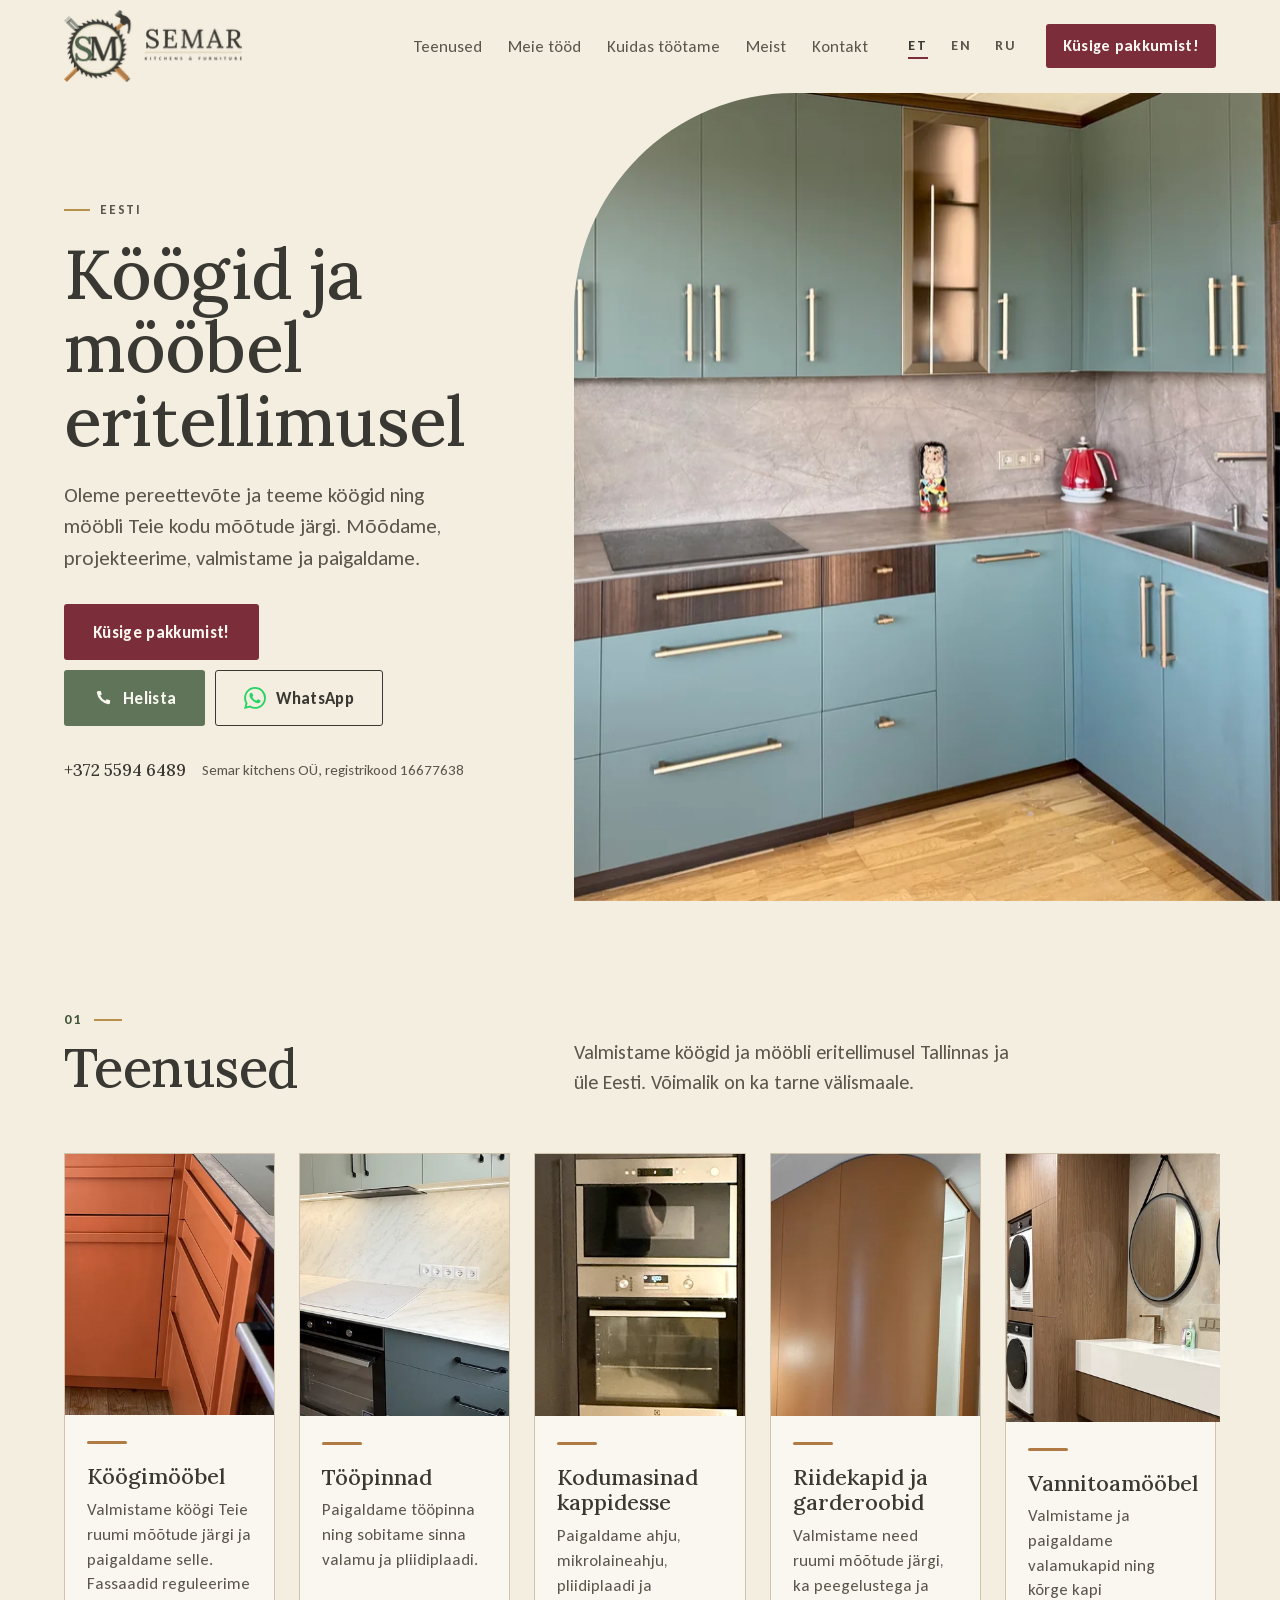
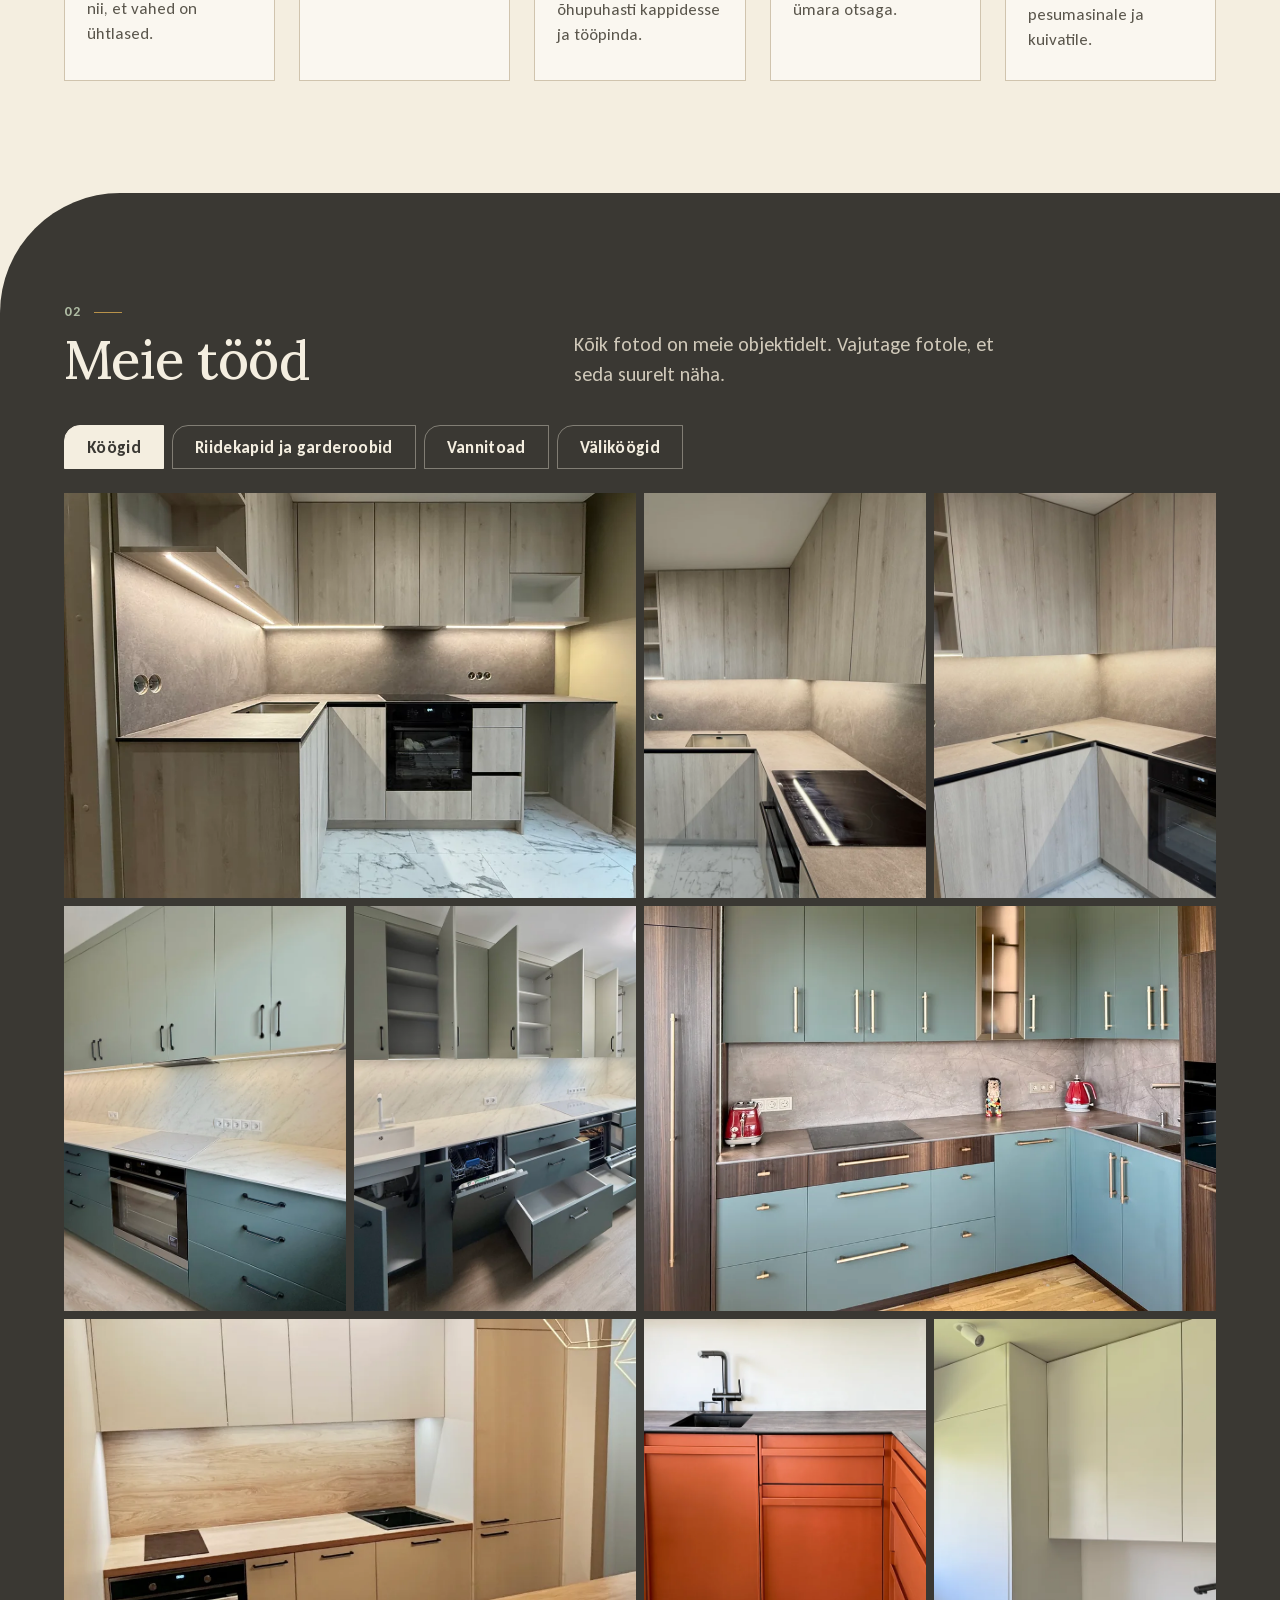
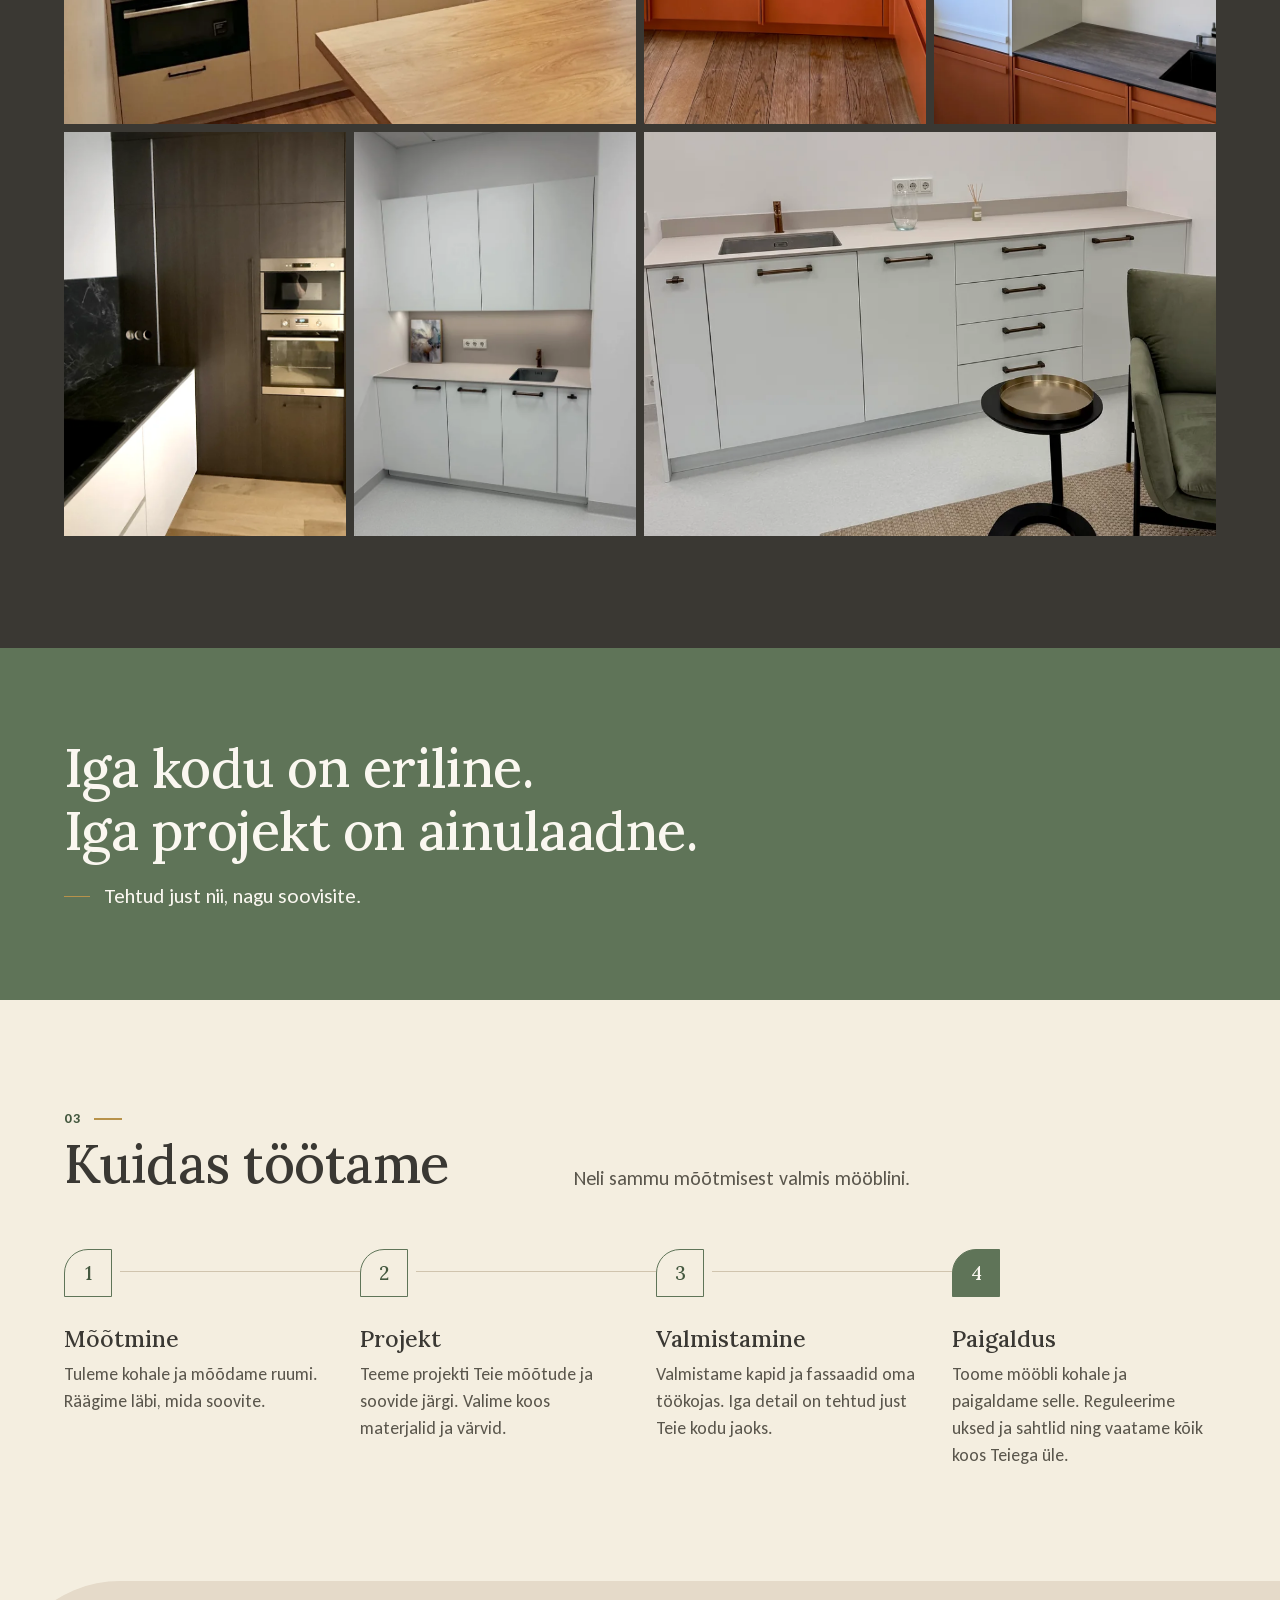
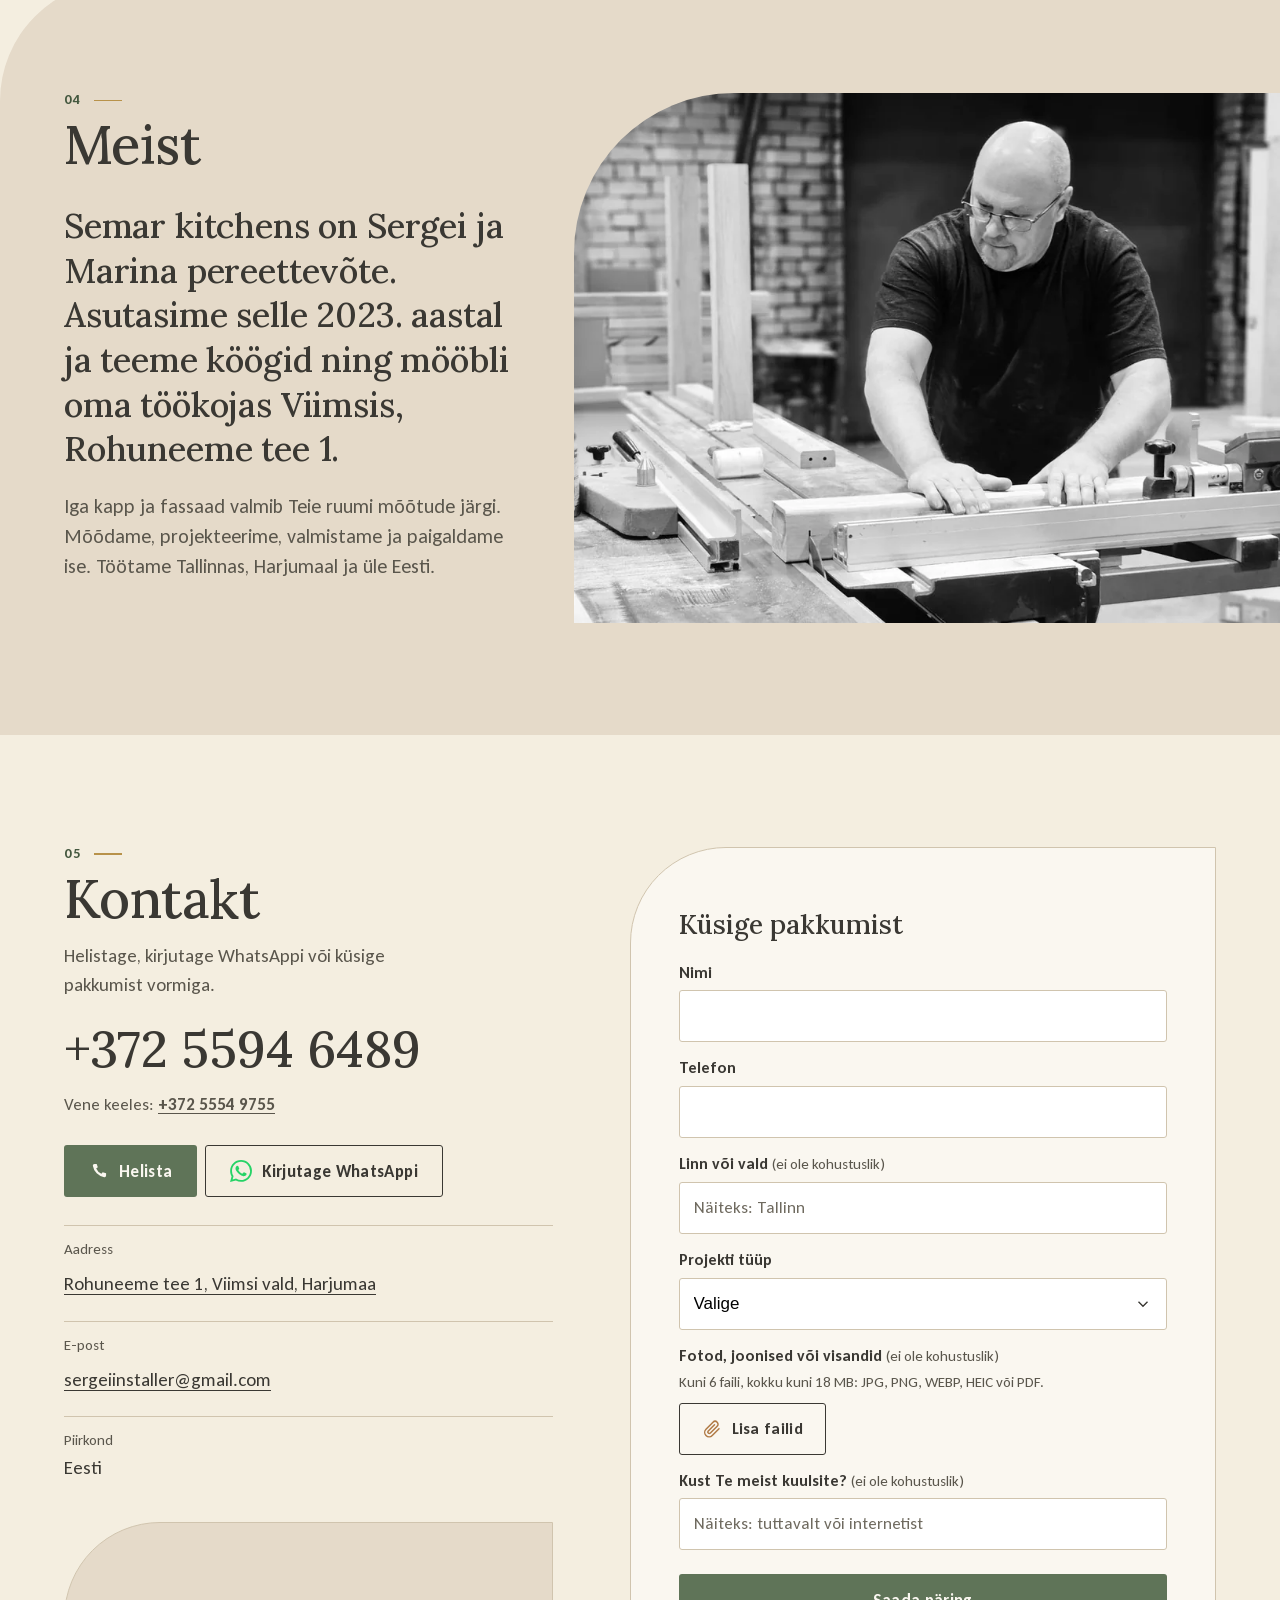
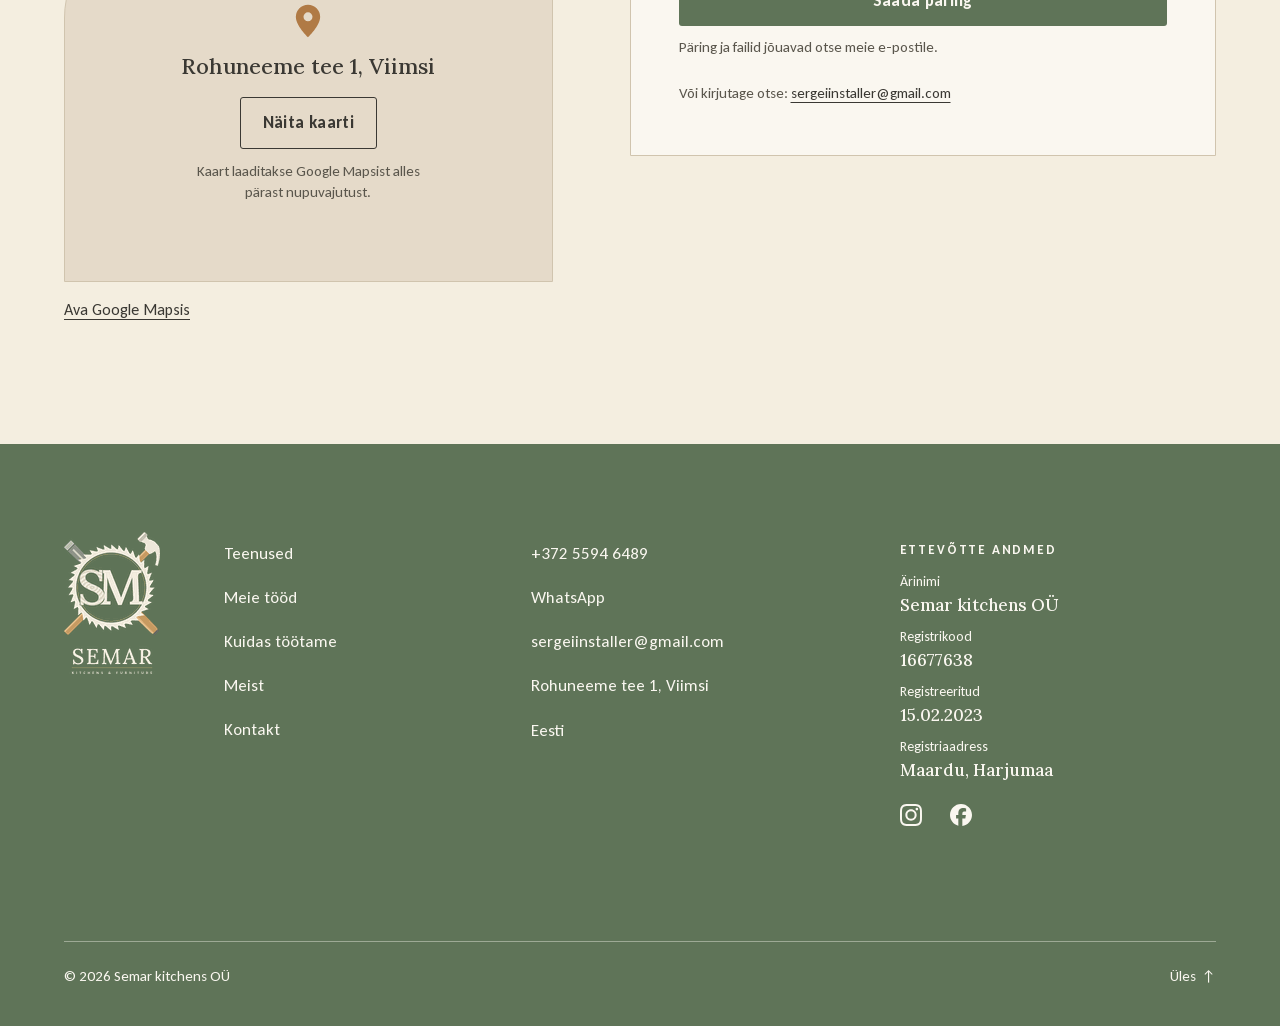
==== commit dd1a8f94: "Gallery: new kitchen from Sergei's Telegram photos of 16.11 (w27-w29, first in «Köögid») Light oak L" ====
--- a/index.html
+++ b/index.html
@@ -208,6 +208,10 @@
 
     <div class="panel" role="tabpanel" id="p-koogid" aria-labelledby="tab-koogid">
       <ul class="grid">
+        <!-- 16.11 (Sergei, Telegram): new kitchen w27-w29 (_work/build_1611.py), block l + 2 plain first = newest work first -->
+        <li class="tile tile--l"><button type="button" class="tile__b" data-full="/img/w27-1600.webp"><img src="/img/w27-900.webp" srcset="/img/w27-900.webp 900w, /img/w27-1600.webp 1600w" sizes="(min-width: 960px) 46vw, 100vw" width="900" height="675" loading="lazy" alt="L-kujuline köök heledas tammetoonis fassaadidega, halli kivimustriga tööpinna ja seinapaneeliga, valgustus ülemiste kappide all" data-ta="alt:w27"></button></li>
+        <li class="tile"><button type="button" class="tile__b" data-full="/img/w28-1600.webp"><img src="/img/w28-900.webp" srcset="/img/w28-900.webp 704w, /img/w28-1600.webp 1252w" sizes="(min-width: 960px) 23vw, 50vw" width="704" height="900" loading="lazy" alt="Sama köögi nurk: pliidiplaat, valamu ja kõrged ülemised kapid heledas tammetoonis" data-ta="alt:w28"></button></li>
+        <li class="tile"><button type="button" class="tile__b" data-full="/img/w29-1600.webp"><img src="/img/w29-900.webp" srcset="/img/w29-900.webp 626w, /img/w29-1600.webp 1114w" sizes="(min-width: 960px) 23vw, 50vw" width="626" height="900" loading="lazy" alt="Sama köök lähemalt: valamunurk, ahi ja hall kivimustriga tööpind" data-ta="alt:w29"></button></li>
         <li class="tile"><button type="button" class="tile__b" data-full="/img/w07-1600.webp"><img src="/img/w07-900.webp" srcset="/img/w07-900.webp 675w, /img/w07-1600.webp 1200w" sizes="(min-width: 960px) 23vw, 50vw" width="675" height="900" loading="lazy" alt="Sirge köök: heledad rohekashallid ülemised kapid valgustusega, tumedamad rohekashallid alumised kapid ja marmorimustriga tööpind" data-ta="alt:w07"></button></li>
         <li class="tile"><button type="button" class="tile__b" data-full="/img/w23-1600.webp"><img src="/img/w23-900.webp" srcset="/img/w23-900.webp 675w, /img/w23-1600.webp 1200w" sizes="(min-width: 960px) 23vw, 50vw" width="675" height="900" loading="lazy" alt="Sama köök avatud uste ja sahtlitega: riiulid ülemistes kappides, nõudepesumasin, ahi ja sügavad sahtlid" data-ta="alt:w23"></button></li>
         <li class="tile tile--l"><button type="button" class="tile__b" data-full="/img/w10-1600.webp"><img src="/img/w10-900.webp" srcset="/img/w10-900.webp 900w, /img/w10-1600.webp 1600w" sizes="(min-width: 960px) 46vw, 100vw" width="900" height="711" loading="lazy" alt="Nurgaköök rohekate fassaadide, tumedas puidutoonis kõrgete kappide ja kuldsete käepidemetega" data-ta="alt:w10"></button></li>
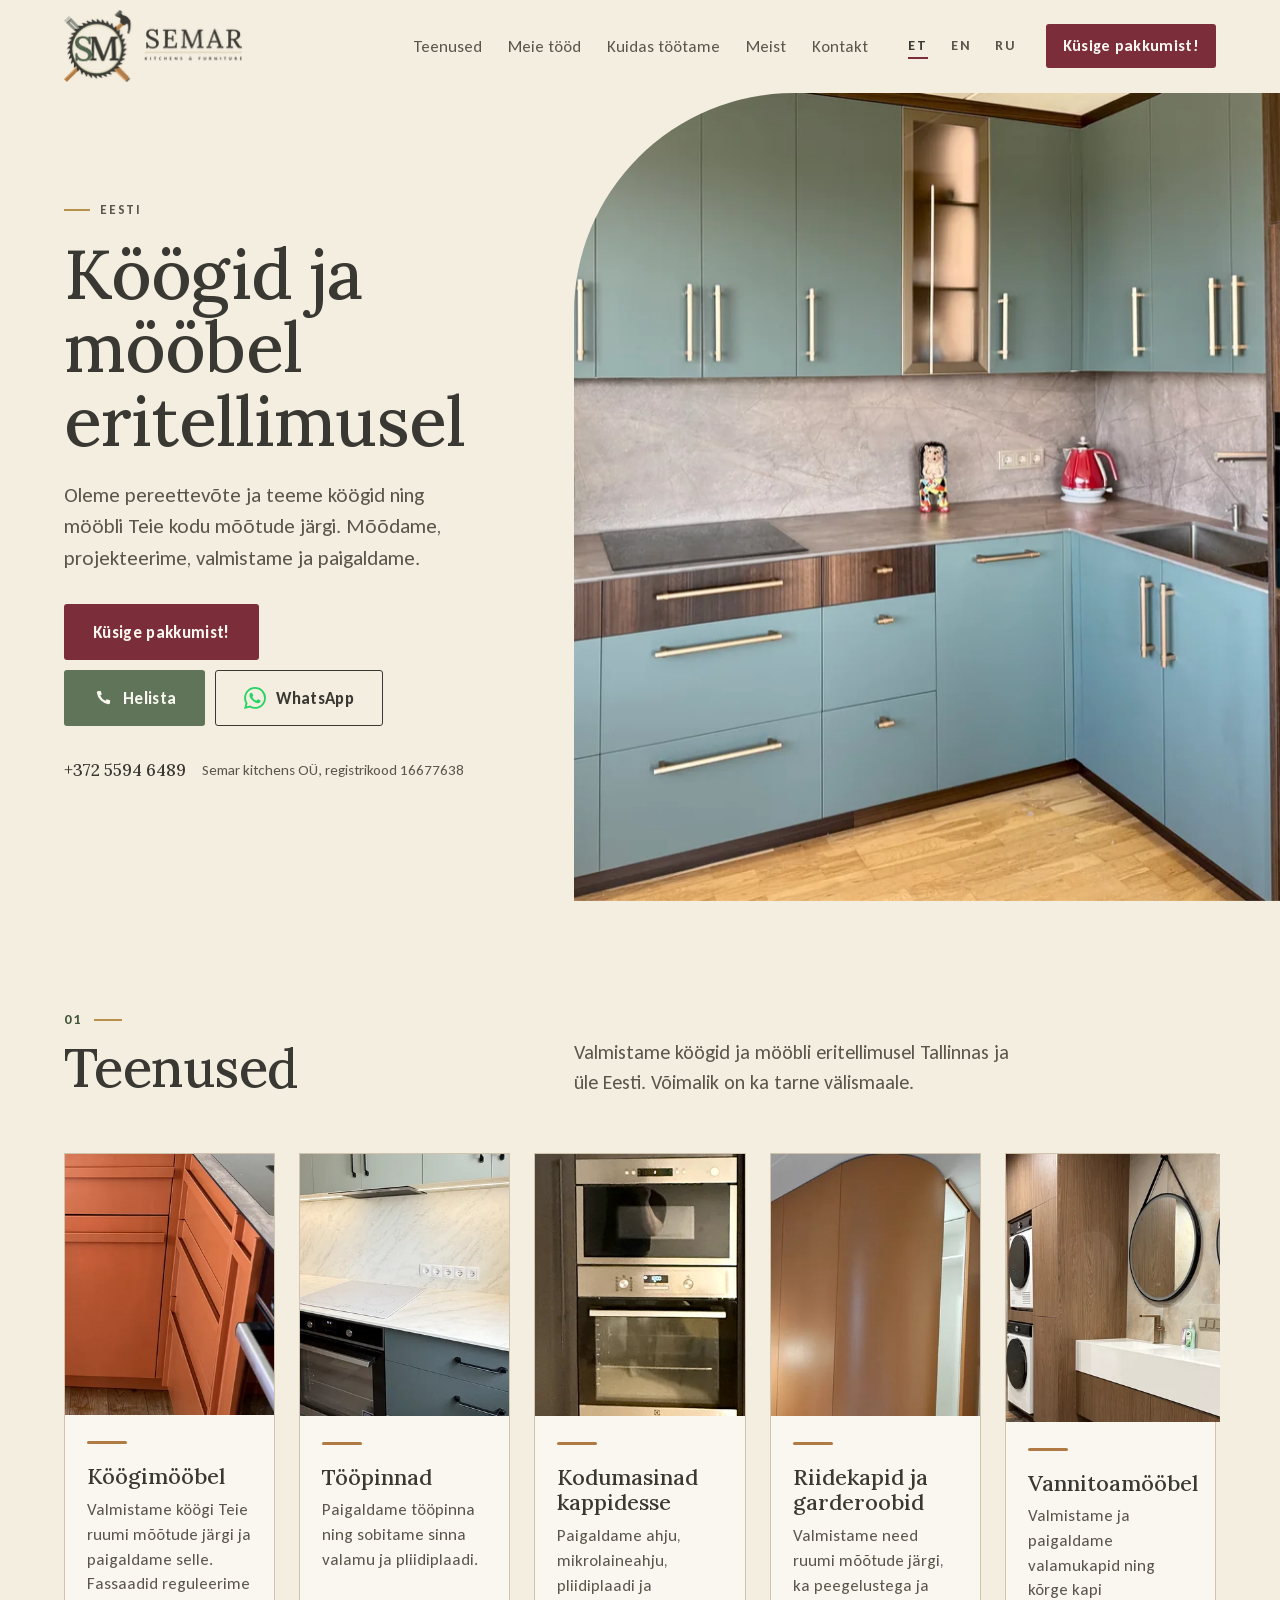
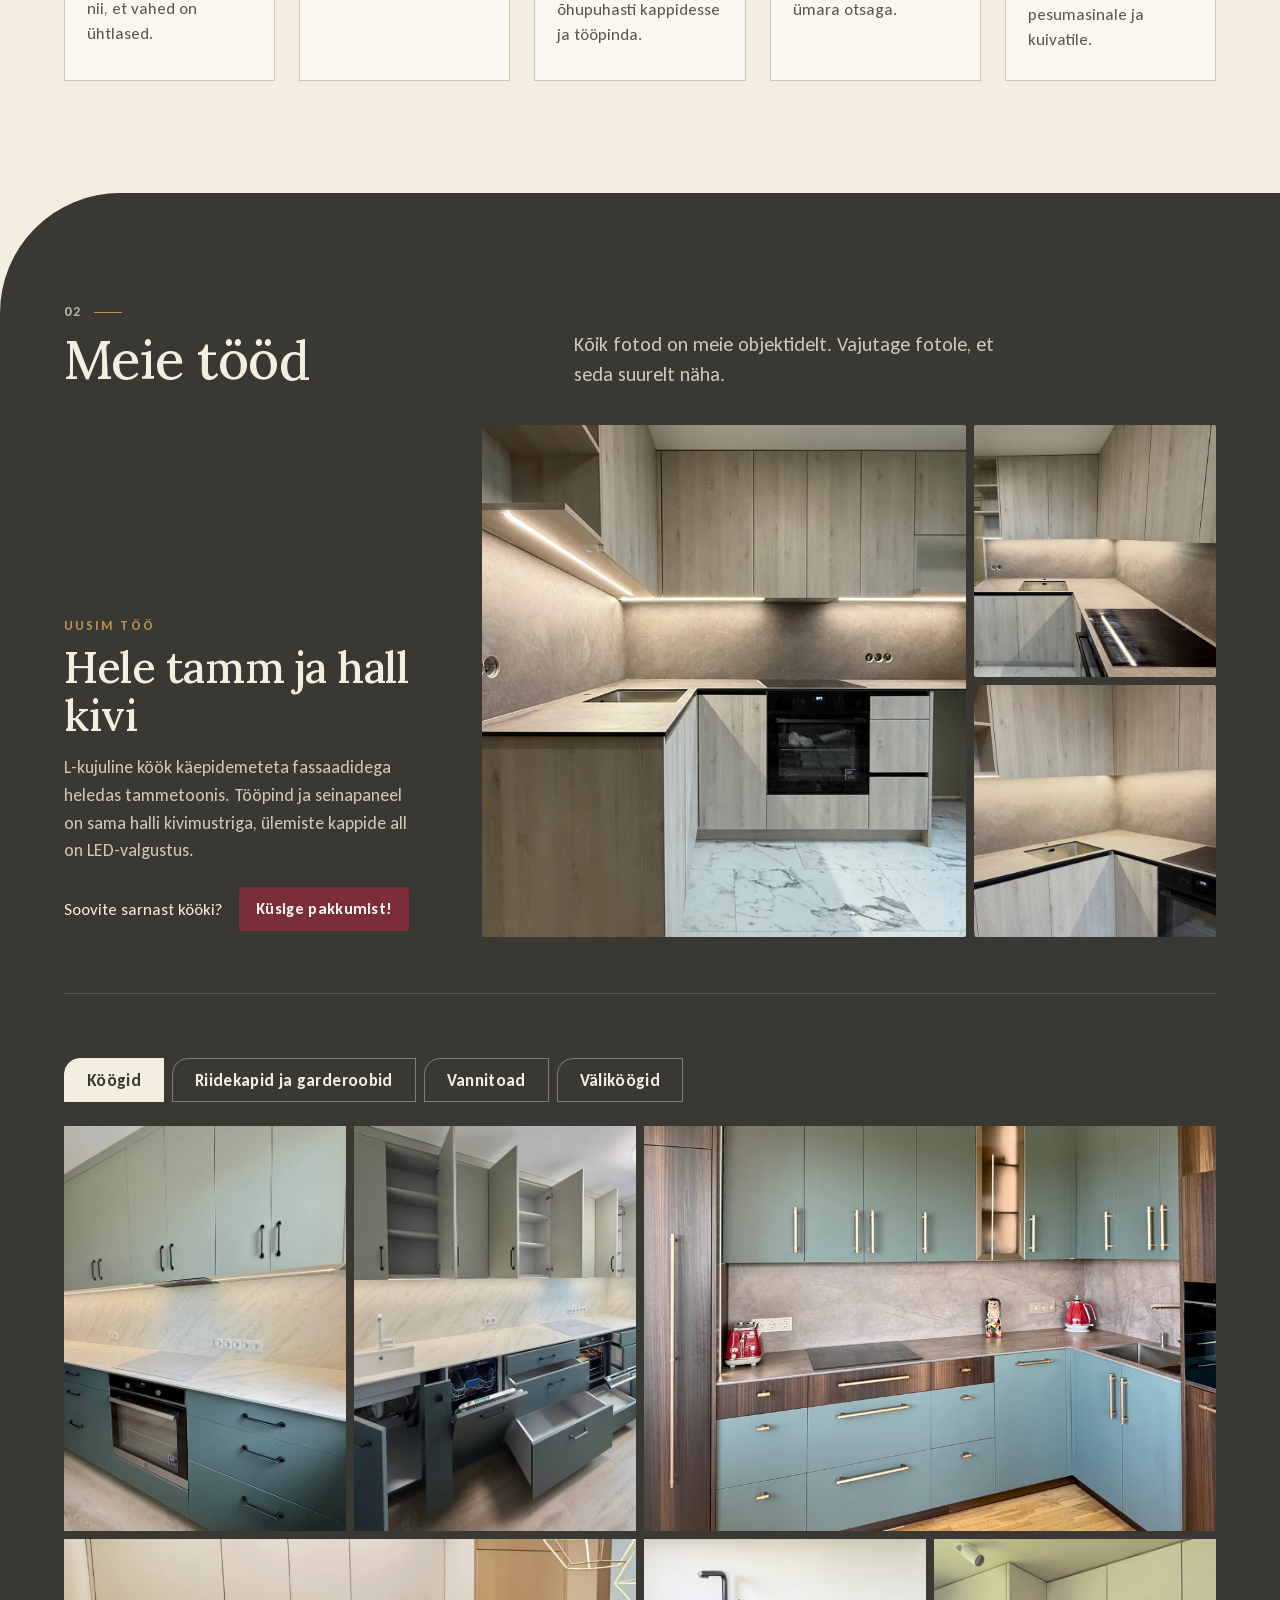
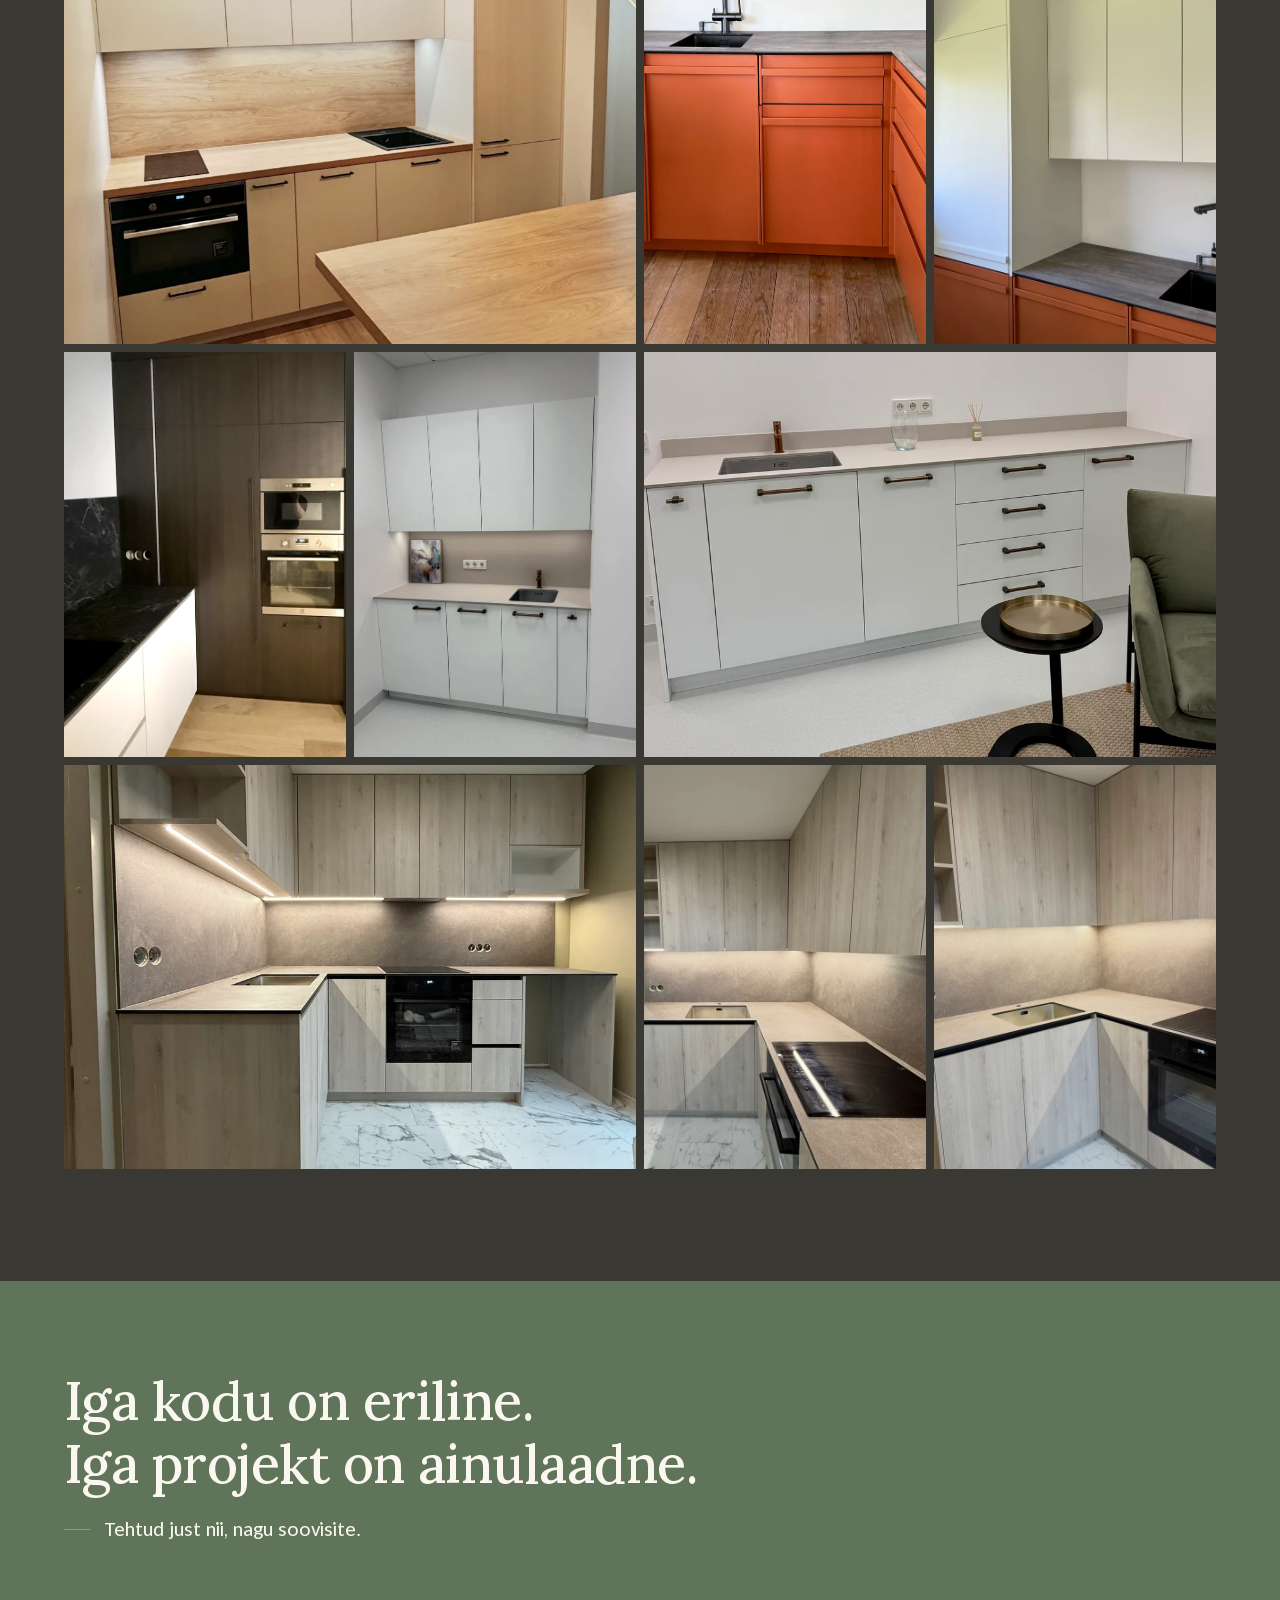
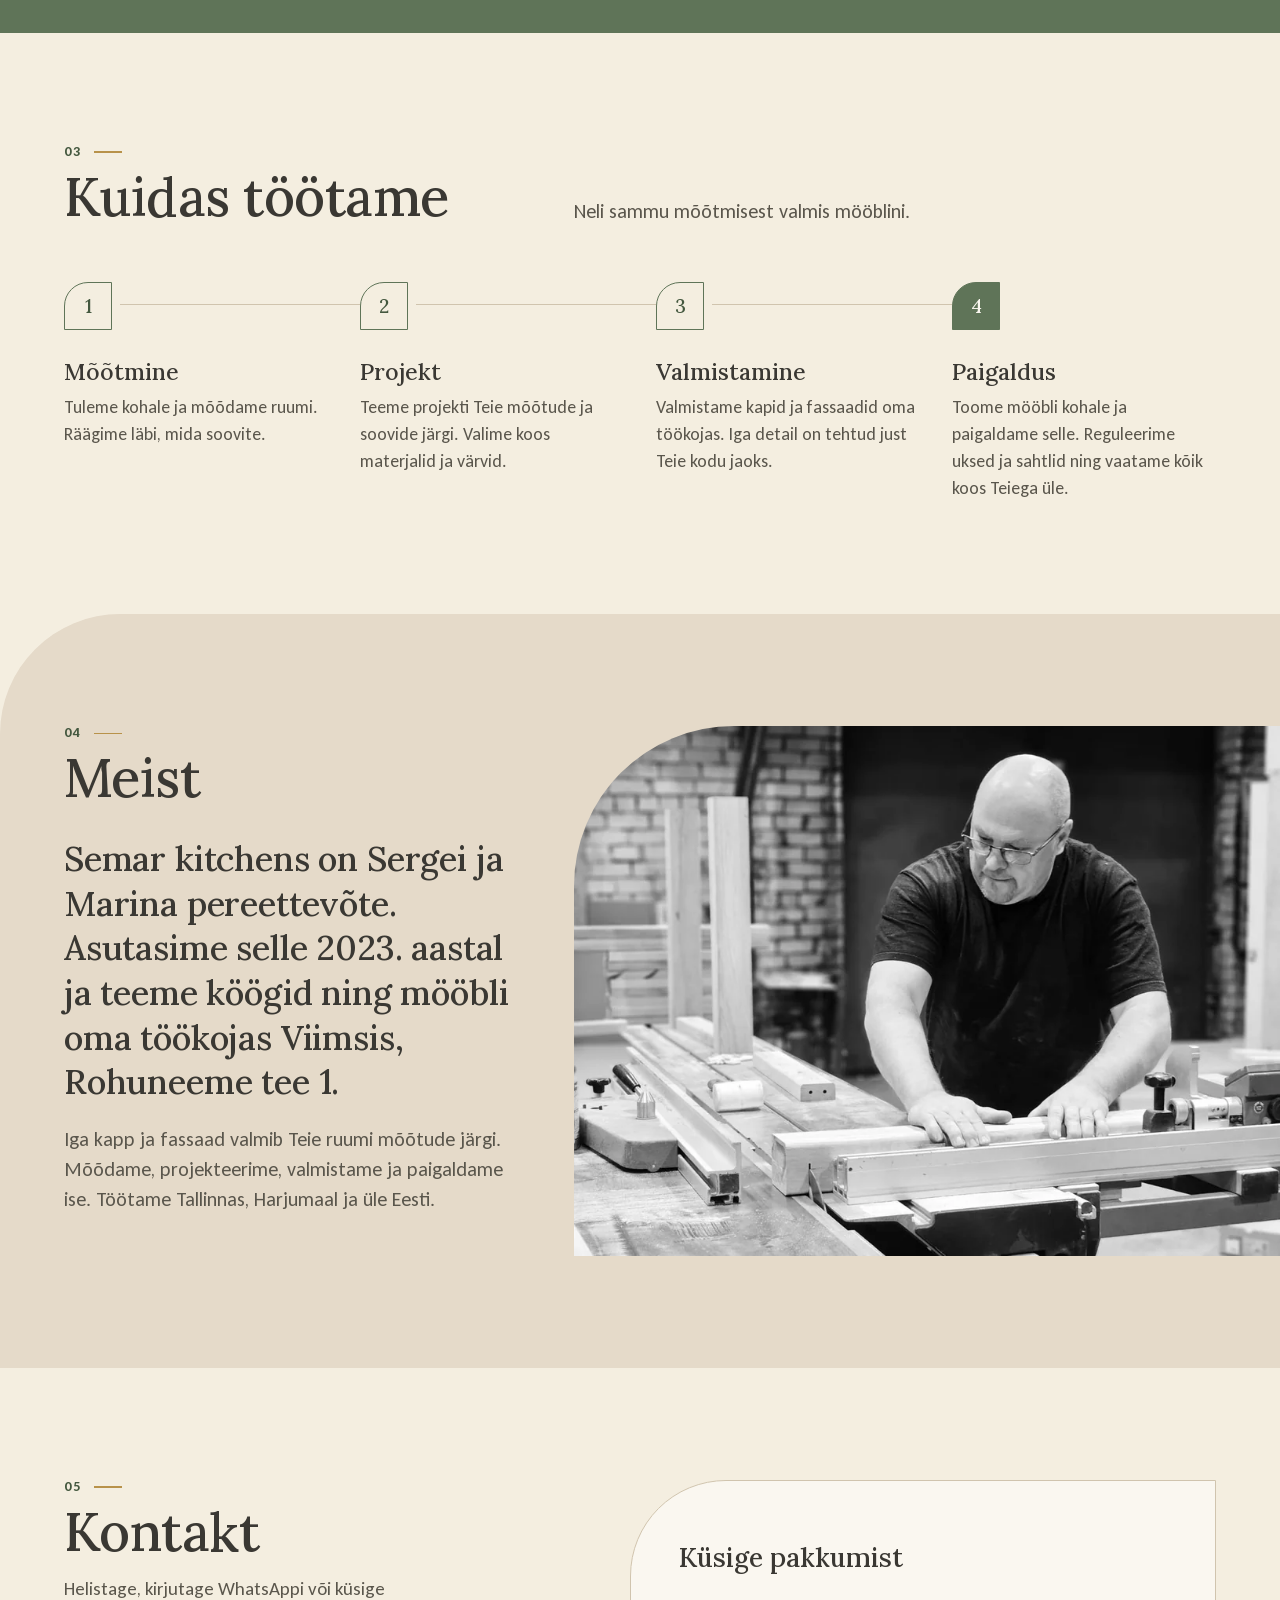
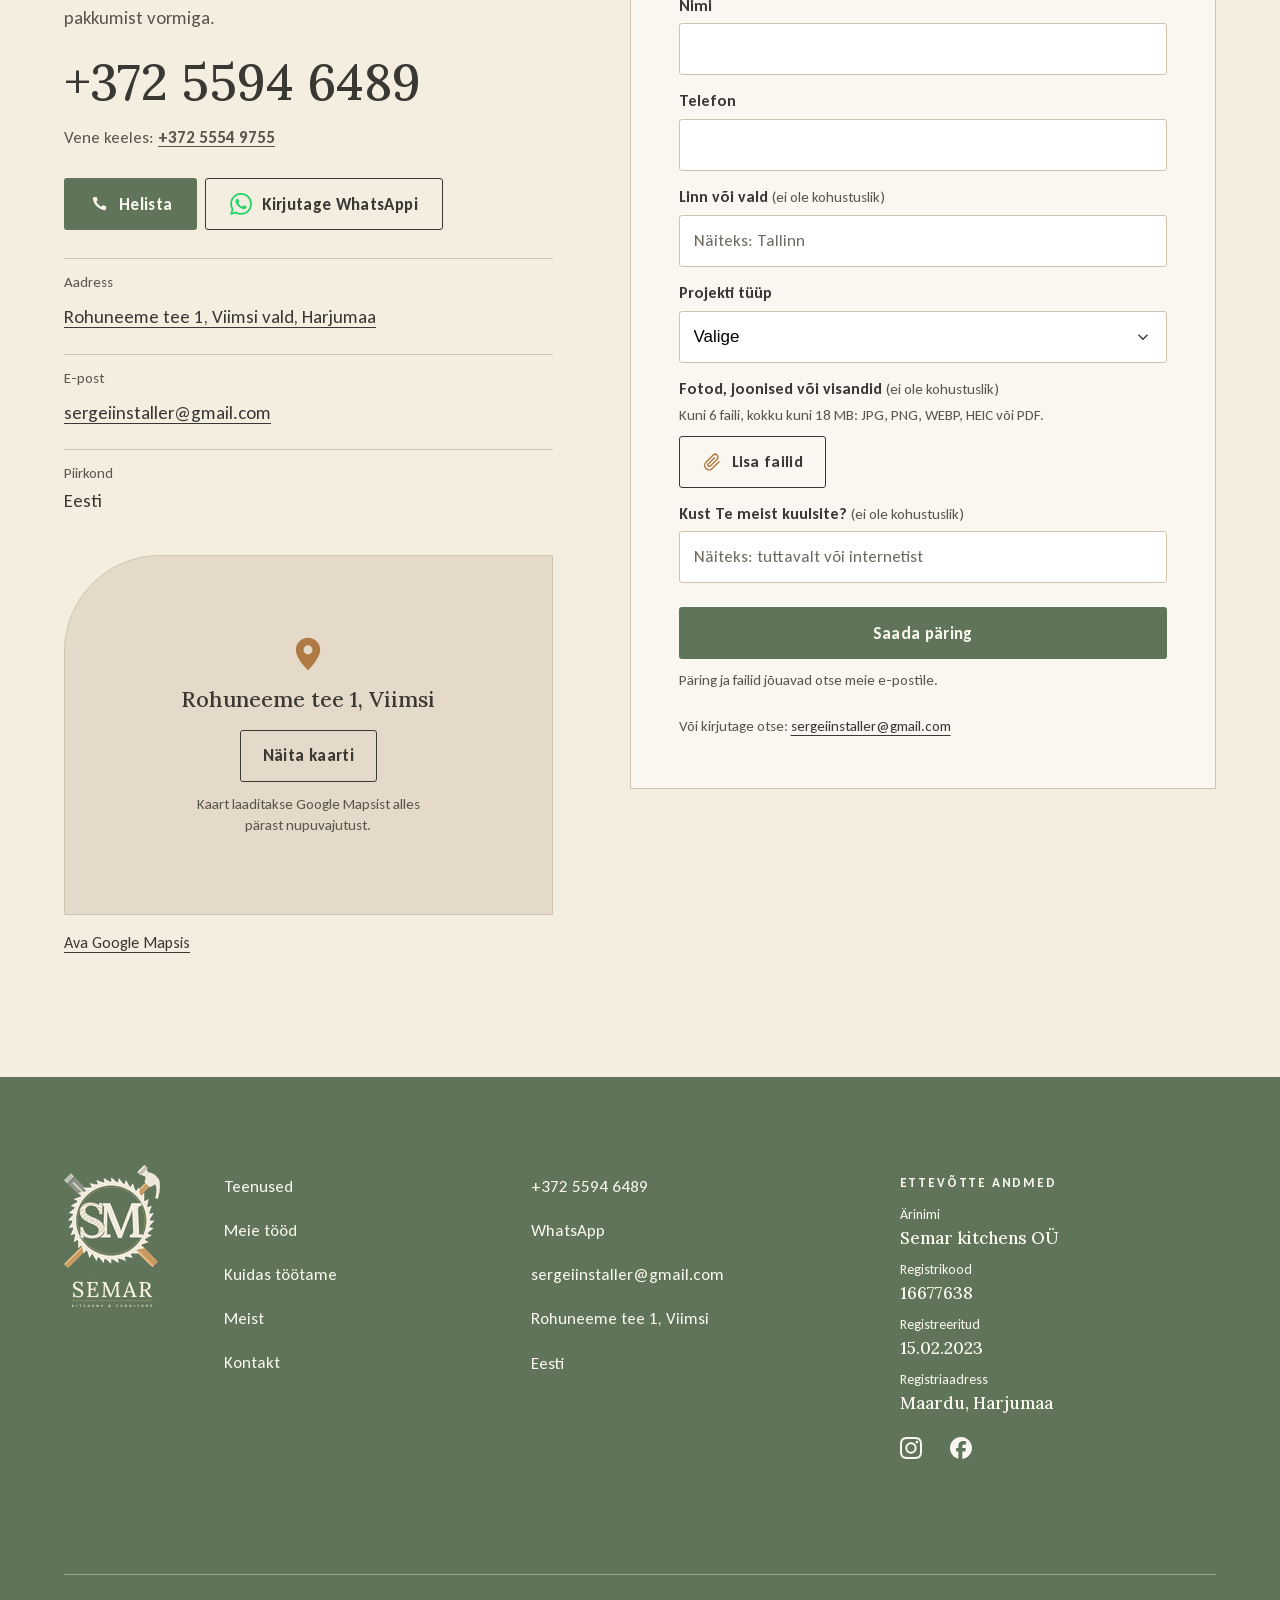
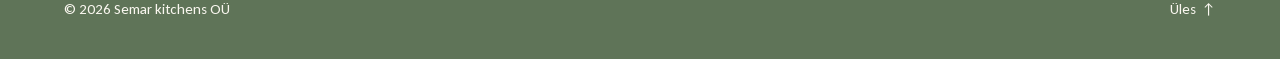
==== commit 1d2de37d: "«Uusim töö» block: the new light oak kitchen big at the top of «Meie tööd» Text column (label, serif" ====
--- a/index.html
+++ b/index.html
@@ -177,6 +177,21 @@
       <h2 id="work-h" data-t="workH">Meie tööd</h2>
       <p class="sec__intro" data-t="workIntro">Kõik fotod on meie objektidelt. Vajutage fotole, et seda suurelt näha.</p>
     </div>
+    <!-- 16.11 «Uusim töö»: the newest kitchen big (w27 wide + w28/w29), text from what the photos show (no invented facts), CTA to the form.
+         Photos open the lightbox within this block (.feat = its own group). To feature another job: swap the 3 images + featH/featP (ET here, RU/EN in main.js). -->
+    <article class="feat" aria-labelledby="feat-h">
+      <div class="feat__text">
+        <p class="feat__label" data-t="featLabel">Uusim töö</p>
+        <h3 class="feat__h" id="feat-h" data-t="featH">Hele tamm ja hall kivi</h3>
+        <p class="feat__p" data-t="featP">L-kujuline köök käepidemeteta fassaadidega heledas tammetoonis. Tööpind ja seinapaneel on sama halli kivimustriga, ülemiste kappide all on LED-valgustus.</p>
+        <p class="feat__ask"><span data-t="featAsk">Soovite sarnast kööki?</span> <a class="btn btn--cta btn--sm" href="#paring" data-t="cta">Küsige pakkumist!</a></p>
+      </div>
+      <div class="feat__pics">
+        <button type="button" class="tile__b feat__b feat__b--main" data-full="/img/w27-1600.webp"><img src="/img/w27-900.webp" srcset="/img/w27-900.webp 900w, /img/w27-1600.webp 1600w" sizes="(min-width: 960px) 44vw, 100vw" width="900" height="675" loading="lazy" alt="L-kujuline köök heledas tammetoonis fassaadidega, halli kivimustriga tööpinna ja seinapaneeliga, valgustus ülemiste kappide all" data-ta="alt:w27"></button>
+        <button type="button" class="tile__b feat__b" data-full="/img/w28-1600.webp"><img src="/img/w28-900.webp" srcset="/img/w28-900.webp 704w, /img/w28-1600.webp 1252w" sizes="(min-width: 960px) 22vw, 50vw" width="704" height="900" loading="lazy" alt="Sama köögi nurk: pliidiplaat, valamu ja kõrged ülemised kapid heledas tammetoonis" data-ta="alt:w28"></button>
+        <button type="button" class="tile__b feat__b" data-full="/img/w29-1600.webp"><img src="/img/w29-900.webp" srcset="/img/w29-900.webp 626w, /img/w29-1600.webp 1114w" sizes="(min-width: 960px) 22vw, 50vw" width="626" height="900" loading="lazy" alt="Sama köök lähemalt: valamunurk, ahi ja hall kivimustriga tööpind" data-ta="alt:w29"></button>
+      </div>
+    </article>
     <!-- 04.11 (Sergei): photos sorted by category, one tab per category (WAI-ARIA tabs; main.js: arrows, Home, End).
          Photos w11-w21 are from his Telegram message of 03.11 (see EDITS_0411.md for what was used and what was left out).
          06.11: his photo files (jobs/semar_media/0611, _work/build_0611.py): new w22-w26; w04, w05, w07, w10, w11, w14 and the hero now come from his own edited files of the same shots.
@@ -208,10 +223,6 @@
 
     <div class="panel" role="tabpanel" id="p-koogid" aria-labelledby="tab-koogid">
       <ul class="grid">
-        <!-- 16.11 (Sergei, Telegram): new kitchen w27-w29 (_work/build_1611.py), block l + 2 plain first = newest work first -->
-        <li class="tile tile--l"><button type="button" class="tile__b" data-full="/img/w27-1600.webp"><img src="/img/w27-900.webp" srcset="/img/w27-900.webp 900w, /img/w27-1600.webp 1600w" sizes="(min-width: 960px) 46vw, 100vw" width="900" height="675" loading="lazy" alt="L-kujuline köök heledas tammetoonis fassaadidega, halli kivimustriga tööpinna ja seinapaneeliga, valgustus ülemiste kappide all" data-ta="alt:w27"></button></li>
-        <li class="tile"><button type="button" class="tile__b" data-full="/img/w28-1600.webp"><img src="/img/w28-900.webp" srcset="/img/w28-900.webp 704w, /img/w28-1600.webp 1252w" sizes="(min-width: 960px) 23vw, 50vw" width="704" height="900" loading="lazy" alt="Sama köögi nurk: pliidiplaat, valamu ja kõrged ülemised kapid heledas tammetoonis" data-ta="alt:w28"></button></li>
-        <li class="tile"><button type="button" class="tile__b" data-full="/img/w29-1600.webp"><img src="/img/w29-900.webp" srcset="/img/w29-900.webp 626w, /img/w29-1600.webp 1114w" sizes="(min-width: 960px) 23vw, 50vw" width="626" height="900" loading="lazy" alt="Sama köök lähemalt: valamunurk, ahi ja hall kivimustriga tööpind" data-ta="alt:w29"></button></li>
         <li class="tile"><button type="button" class="tile__b" data-full="/img/w07-1600.webp"><img src="/img/w07-900.webp" srcset="/img/w07-900.webp 675w, /img/w07-1600.webp 1200w" sizes="(min-width: 960px) 23vw, 50vw" width="675" height="900" loading="lazy" alt="Sirge köök: heledad rohekashallid ülemised kapid valgustusega, tumedamad rohekashallid alumised kapid ja marmorimustriga tööpind" data-ta="alt:w07"></button></li>
         <li class="tile"><button type="button" class="tile__b" data-full="/img/w23-1600.webp"><img src="/img/w23-900.webp" srcset="/img/w23-900.webp 675w, /img/w23-1600.webp 1200w" sizes="(min-width: 960px) 23vw, 50vw" width="675" height="900" loading="lazy" alt="Sama köök avatud uste ja sahtlitega: riiulid ülemistes kappides, nõudepesumasin, ahi ja sügavad sahtlid" data-ta="alt:w23"></button></li>
         <li class="tile tile--l"><button type="button" class="tile__b" data-full="/img/w10-1600.webp"><img src="/img/w10-900.webp" srcset="/img/w10-900.webp 900w, /img/w10-1600.webp 1600w" sizes="(min-width: 960px) 46vw, 100vw" width="900" height="711" loading="lazy" alt="Nurgaköök rohekate fassaadide, tumedas puidutoonis kõrgete kappide ja kuldsete käepidemetega" data-ta="alt:w10"></button></li>
@@ -221,6 +232,10 @@
         <li class="tile"><button type="button" class="tile__b" data-full="/img/w09-1600.webp"><img src="/img/w09-900.webp" srcset="/img/w09-900.webp 900w, /img/w09-1600.webp 1600w" sizes="(min-width: 960px) 23vw, 50vw" width="619" height="900" loading="lazy" alt="Tumedad kõrged kapid mikrolaineahju ja ahjuga, kõrval valged alumised kapid tumeda tööpinnaga" data-ta="alt:w09"></button></li>
         <li class="tile"><button type="button" class="tile__b" data-full="/img/w12-1600.webp"><img src="/img/w12-900.webp" srcset="/img/w12-900.webp 767w, /img/w12-1600.webp 960w" sizes="(min-width: 960px) 23vw, 50vw" width="767" height="900" loading="lazy" alt="Väike valge köök tumedate käepidemete ja helehalli tööpinnaga" data-ta="alt:w12"></button></li>
         <li class="tile tile--l"><button type="button" class="tile__b" data-full="/img/w24-1600.webp"><img src="/img/w24-900.webp" srcset="/img/w24-900.webp 900w, /img/w24-1600.webp 1600w" sizes="(min-width: 960px) 46vw, 100vw" width="900" height="758" loading="lazy" style="object-position: 50% 15%" alt="Helehall köögirida pronksitoonis käepidemetega: valamu, sahtlid ja hele tööpind" data-ta="alt:w24"></button></li>
+        <!-- 16.11 (Sergei, Telegram): new kitchen w27-w29 (_work/build_1611.py); shown big in the «Uusim töö» block above, here at the end -->
+        <li class="tile tile--l"><button type="button" class="tile__b" data-full="/img/w27-1600.webp"><img src="/img/w27-900.webp" srcset="/img/w27-900.webp 900w, /img/w27-1600.webp 1600w" sizes="(min-width: 960px) 46vw, 100vw" width="900" height="675" loading="lazy" alt="L-kujuline köök heledas tammetoonis fassaadidega, halli kivimustriga tööpinna ja seinapaneeliga, valgustus ülemiste kappide all" data-ta="alt:w27"></button></li>
+        <li class="tile"><button type="button" class="tile__b" data-full="/img/w28-1600.webp"><img src="/img/w28-900.webp" srcset="/img/w28-900.webp 704w, /img/w28-1600.webp 1252w" sizes="(min-width: 960px) 23vw, 50vw" width="704" height="900" loading="lazy" alt="Sama köögi nurk: pliidiplaat, valamu ja kõrged ülemised kapid heledas tammetoonis" data-ta="alt:w28"></button></li>
+        <li class="tile"><button type="button" class="tile__b" data-full="/img/w29-1600.webp"><img src="/img/w29-900.webp" srcset="/img/w29-900.webp 626w, /img/w29-1600.webp 1114w" sizes="(min-width: 960px) 23vw, 50vw" width="626" height="900" loading="lazy" alt="Sama köök lähemalt: valamunurk, ahi ja hall kivimustriga tööpind" data-ta="alt:w29"></button></li>
       </ul>
     </div>
 
--- a/css/style.css
+++ b/css/style.css
@@ -1,462 +1,491 @@
-/* Semar kitchens & furniture. Web brand guide (11.2026): sage main colour and buttons, graphite text and dark blocks, oak icons,
-   cream ground, brass #B8924A thin lines, burgundy only on the "Küsige pakkumist!" CTA. Lora (headings) + Carlito (text). */
-@font-face { font-family: "Lora"; src: url(../fonts/lora-lat.woff2) format("woff2"); font-weight: 400 600; font-display: swap;
-  unicode-range: U+0000-00FF, U+2018-201E, U+2022, U+2026, U+20AC; }
-@font-face { font-family: "Lora"; src: url(../fonts/lora-ext.woff2) format("woff2"); font-weight: 400 600; font-display: swap;
-  unicode-range: U+0160-0161, U+017D-017E; }
-@font-face { font-family: "Lora"; src: url(../fonts/lora-cyr.woff2) format("woff2"); font-weight: 400 600; font-display: swap;
-  unicode-range: U+0401, U+0410-044F, U+0451, U+2116; }
-@font-face { font-family: "Carlito"; src: url(../fonts/carlito-lat-400.woff2) format("woff2"); font-weight: 400; font-display: swap;
-  unicode-range: U+0000-00FF, U+0160-0161, U+017D-017E, U+2018-201E, U+2022, U+2026, U+20AC, U+2190-2192, U+2212; }
-@font-face { font-family: "Carlito"; src: url(../fonts/carlito-lat-700.woff2) format("woff2"); font-weight: 700; font-display: swap;
-  unicode-range: U+0000-00FF, U+0160-0161, U+017D-017E, U+2018-201E, U+2022, U+2026, U+20AC, U+2190-2192, U+2212; }
-@font-face { font-family: "Carlito"; src: url(../fonts/carlito-cyr-400.woff2) format("woff2"); font-weight: 400; font-display: swap;
-  unicode-range: U+0401, U+0410-044F, U+0451, U+2116; }
-@font-face { font-family: "Carlito"; src: url(../fonts/carlito-cyr-700.woff2) format("woff2"); font-weight: 700; font-display: swap;
-  unicode-range: U+0401, U+0410-044F, U+0451, U+2116; }
-
-:root {
-  --cream: #f4eee0;
-  --paper: #faf7f0;
-  --linen: #e5dac9;
-  --sand: #d0c4ae;
-  --sage-mist: #e3e8dc;
-  --sage-light: #aebba3;
-  --sage: #5f7458;
-  --forest: #44583f;
-  --pine: #2b3a29;
-  --graphite: #3a3833;
-  --graphite-500: #5a564c;
-  --oak: #b07a45;
-  --walnut: #8c5c35;
-  --brass: #b8924a;
-  --burgundy: #7b2d3a;
-  --bordeaux: #5b1f2c;
-  --err: #9b2a2a;
-  --hdr: 64px;
-  --pad: 16px;
-  --display: "Lora", Georgia, "Times New Roman", serif;
-  --text: "Carlito", Calibri, "Segoe UI", system-ui, sans-serif;
-  --ease: cubic-bezier(.2, .7, .2, 1);
-}
-@media (min-width: 960px) { :root { --hdr: 92px; --pad: 40px; } }
-@media (min-width: 1280px) { :root { --pad: 64px; } }
-
-*, *::before, *::after { box-sizing: border-box; }
-html { -webkit-text-size-adjust: 100%; scroll-padding-top: calc(var(--hdr) + 8px); }
-@media (prefers-reduced-motion: no-preference) { html { scroll-behavior: smooth; } }
-html.i18n-wait body { opacity: 0; }
-body { margin: 0; background: var(--cream); color: var(--graphite); font: 400 18px/1.5 var(--text); text-rendering: optimizeLegibility; -webkit-font-smoothing: antialiased; }
-img { display: block; max-width: 100%; height: auto; }
-a { color: inherit; }
-h1, h2, h3 { font-family: var(--display); margin: 0; font-weight: 500; }
-p { margin: 0; }
-ol, ul { list-style: none; margin: 0; padding: 0; }
-button, input, textarea { font: inherit; color: inherit; }
-:focus-visible { outline: 2px solid var(--burgundy); outline-offset: 3px; }
-.wrap { max-width: 1440px; margin: 0 auto; padding: 0 var(--pad); }
-.skip { position: absolute; left: 8px; top: -60px; z-index: 100; background: var(--graphite); color: var(--cream); padding: 12px 16px; min-height: 44px; text-decoration: none; }
-.skip:focus { top: 8px; }
-main:focus { outline: none; }
-.tick { display: inline-block; width: 26px; height: 1.5px; background: var(--brass); flex: none; }
-
-/* buttons: burgundy is kept for the call action only */
-.btn { display: inline-flex; align-items: center; justify-content: center; gap: 10px; min-height: 52px; padding: 0 22px; border-radius: 3px;
-  font: 700 17px/1 var(--text); letter-spacing: .02em; text-decoration: none; border: 1.5px solid transparent; cursor: pointer; white-space: nowrap;
-  transition: background-color .2s var(--ease), color .2s var(--ease), border-color .2s var(--ease); }
-.btn .ico { width: 20px; height: 20px; fill: currentColor; flex: none; }
-.btn--cta { background: var(--burgundy); color: var(--paper); }
-.btn--cta:hover { background: var(--bordeaux); }
-.btn--line { border-color: var(--graphite); color: var(--graphite); background: transparent; }
-.btn--line:hover { background: var(--graphite); color: var(--paper); }
-.btn--line .ico { color: var(--oak); }
-.btn--line:hover .ico { color: var(--paper); }
-.btn--sage { background: var(--sage); color: var(--paper); }
-.btn--sage:hover { background: var(--forest); }
-.btn--ink { background: var(--graphite); color: var(--paper); }
-.btn--ink:hover { background: #24231f; }
-.btn--sm { min-height: 44px; padding: 0 16px; font-size: 16px; }
-.btn--wide { width: 100%; }
-
-/* header */
-.hdr { position: sticky; top: 0; z-index: 40; background: var(--cream); border-bottom: 1px solid transparent; transition: border-color .2s; }
-.hdr.is-scrolled { border-bottom-color: var(--sand); }
-.hdr__in { height: var(--hdr); display: flex; align-items: center; gap: 6px; max-width: 1440px; margin: 0 auto; padding: 0 var(--pad); }
-.brand { display: inline-flex; align-items: center; min-height: 44px; margin-right: auto; }
-.logo { height: 48px; width: auto; }
-.nav { display: none; }
-.lang { display: flex; margin-left: 48px; }
-.lang__b { min-width: 44px; min-height: 44px; padding: 0 4px; border: 0; background: none; cursor: pointer; font: 700 14px/1 var(--text); letter-spacing: .12em; color: var(--graphite-500); position: relative; }
-.lang__b[aria-pressed="true"] { color: var(--graphite); }
-.lang__b[aria-pressed="true"]::after { content: ""; position: absolute; left: 12px; right: 12px; bottom: 9px; height: 2px; background: var(--burgundy); }
-.lang__b:hover { color: var(--graphite); }
-.hdr__cta { display: none; }
-.menu-btn { width: 44px; height: 44px; border: 0; background: none; cursor: pointer; display: inline-flex; flex-direction: column; align-items: center; justify-content: center; gap: 7px; margin-right: -8px; }
-.menu-btn span { display: block; width: 22px; height: 1.5px; background: var(--graphite); transition: transform .25s var(--ease); }
-.menu-btn[aria-expanded="true"] span:first-child { transform: translateY(4.25px) rotate(45deg); }
-.menu-btn[aria-expanded="true"] span:last-child { transform: translateY(-4.25px) rotate(-45deg); }
-.menu { position: absolute; left: 0; right: 0; top: 100%; background: var(--cream); border-bottom: 1px solid var(--sand); padding: 8px var(--pad) 24px; box-shadow: 0 24px 40px -24px rgba(58, 56, 51, .35); }
-.menu nav { display: flex; flex-direction: column; }
-.menu nav a { display: flex; align-items: center; min-height: 54px; font: 500 22px/1.2 var(--display); text-decoration: none; border-bottom: 1px solid var(--sand); }
-.menu__cta { display: grid; grid-template-columns: 1fr 1fr; gap: 8px; margin-top: 20px; }
-.menu__cta .btn { padding: 0 12px; }
-.menu__main { grid-column: 1 / -1; }
-@media (max-width: 379px) {
-  .hdr__in { padding: 0 10px; gap: 0; }
-  .lang__b { min-width: 44px; padding: 0; }
-}
-@media (min-width: 600px) { .logo { height: 60px; } .lang { margin-left: 60px; } }
-@media (min-width: 960px) { .logo { height: 64px; } .lang { margin-left: 64px; } }
-@media (min-width: 1280px) { .logo { height: 72px; } }
-@media (min-width: 1100px) {
-  .nav { display: flex; gap: 2px; margin: 0 8px 0 24px; }   /* 04.11: five links (Meist), tighter until 1280 px */
-  .lang { margin-left: 0; }
-  .nav a { display: inline-flex; align-items: center; min-height: 44px; padding: 0 9px; font: 400 17px/1 var(--text); text-decoration: none; color: var(--graphite-500); white-space: nowrap; }
-  .nav a:hover { color: var(--graphite); }
-  .hdr__cta { display: inline-flex; margin-left: 12px; }
-  .menu-btn, .menu { display: none !important; }
-}
-@media (min-width: 1280px) { .nav { margin: 0 10px 0 64px; } .nav a { padding: 0 12px; } }
-
-/* hero */
-.hero { display: grid; grid-template-columns: 1fr; padding: 30px var(--pad) 8px; max-width: 1440px; margin: 0 auto;
-  grid-template-areas: "where" "h1" "photo" "cta" "reg" "lead"; }
-.hero__where { grid-area: where; display: flex; align-items: center; gap: 10px; font: 700 13px/1.3 var(--text); letter-spacing: .14em; text-transform: uppercase; color: var(--graphite-500); }
-.hero h1 { grid-area: h1; margin-top: 10px; font-size: clamp(2rem, 1.15rem + 4vw, 5rem); line-height: 1.06; font-weight: 500; letter-spacing: -.012em; text-wrap: balance; }
-.hero__photo { grid-area: photo; margin: 18px calc(var(--pad) * -1) 0 0; height: clamp(200px, calc(100svh - 400px), 460px); border-radius: 120px 0 0 0; overflow: hidden; background: var(--linen); }
-.hero__photo img { width: 100%; height: 100%; object-fit: cover; object-position: 50% 40%; }
-.hero__cta { grid-area: cta; display: grid; grid-template-columns: 1fr 1fr; gap: 8px; margin-top: 16px; }
-.hero__cta .btn { padding: 0 12px; }
-.hero__main { grid-column: 1 / -1; }
-.hero__lead { grid-area: lead; margin-top: 16px; font-size: 19px; line-height: 1.5; max-width: 36ch; color: var(--graphite-500); }
-.hero__reg { grid-area: reg; margin-top: 12px; display: flex; flex-wrap: wrap; gap: 0 16px; align-items: center; font-size: 15px; color: var(--graphite-500); }
-.hero__tel { font: 500 17px/1 var(--display); color: var(--graphite); text-decoration: none; display: inline-flex; align-items: center; min-height: 44px; }
-.hero__tel:hover { text-decoration: underline; text-underline-offset: 4px; }
-@media (max-width: 599px) { .hero__tel { display: none; } }
-@media (min-width: 600px) and (max-width: 959px) {
-  :root { --hdr: 72px; }
-  .hero { padding-top: 40px; }
-  .hero__cta { grid-template-columns: auto auto; justify-content: start; }
-  .hero__cta .btn { padding: 0 26px; }
-  .hero__main { justify-self: start; }
-  .hero__photo { border-radius: 180px 0 0 0; }
-}
-@media (min-width: 960px) {
-  .hero { grid-template-columns: minmax(0, 5fr) minmax(0, 7fr); column-gap: clamp(32px, 4vw, 72px); padding-top: 0; padding-bottom: 0;
-    grid-template-rows: 1fr auto auto auto auto auto 1fr; min-height: min(calc(100svh - var(--hdr)), 880px);
-    grid-template-areas: ". photo" "where photo" "h1 photo" "lead photo" "cta photo" "reg photo" ". photo"; }
-  .hero__photo { margin: 0 calc(var(--pad) * -1) 0 0; height: auto; min-height: 540px; border-radius: 220px 0 0 0; }
-  .hero h1 { margin-top: 18px; }
-  .hero__lead { margin-top: 22px; font-size: 21px; }
-  .hero__cta { margin-top: 30px; grid-template-columns: auto auto; justify-content: start; gap: 10px; }
-  .hero__cta .btn { padding: 0 28px; min-height: 56px; }
-  .hero__main { justify-self: start; }
-  .hero__reg { margin-top: 22px; }
-}
-@media (min-width: 1440px) { .hero__photo { margin-right: calc((100vw - 1440px) / -2 - var(--pad)); } }
-
-/* sections */
-.sec { padding: 72px 0; }
-.sec__head { display: grid; gap: 10px; margin-bottom: 36px; }
-.sec__no { display: flex; align-items: center; gap: 12px; font: 700 14px/1 var(--text); letter-spacing: .14em; color: var(--forest); }
-.sec__no::after { content: ""; width: 28px; height: 1.5px; background: var(--brass); }
-.sec h2 { font-size: clamp(2rem, 1.4rem + 2.4vw, 3.5rem); line-height: 1.08; letter-spacing: -.01em; font-weight: 500; }
-.sec__intro { max-width: 46ch; color: var(--graphite-500); font-size: 19px; }
-@media (min-width: 960px) {
-  .sec { padding: 112px 0; }
-  .sec__head { grid-template-columns: minmax(0, 5fr) minmax(0, 7fr); column-gap: clamp(32px, 4vw, 72px); align-items: end; margin-bottom: 56px; }
-  .sec__no { grid-column: 1 / -1; }
-  .sec__intro { justify-self: start; font-size: 20px; }
-}
-
-/* services: a run of cabinet fronts with shadow gaps and oak handles */
-.fronts { display: grid; gap: 14px; }   /* 03.11 Sergei: more air between the photos (was 2px «shadow gaps») */
-.front { background: var(--paper); border: 1px solid var(--sand); display: grid; grid-template-columns: 112px minmax(0, 1fr); gap: 16px; padding: 14px; align-items: start; align-content: start; }
-.front h3 { overflow-wrap: break-word; hyphens: manual; }
-@media (max-width: 379px) {
-  .front { grid-template-columns: 84px minmax(0, 1fr); gap: 12px; padding: 12px; }
-  .front img { width: 84px !important; height: 105px !important; }
-  .front__txt { padding-right: 14px; }
-  .front h3 { font-size: 18px !important; }
-}
-.front img { width: 112px; height: 140px; object-fit: cover; }
-.front__txt { position: relative; padding: 4px 24px 0 0; }
-.front__handle { position: absolute; right: 2px; top: 6px; width: 3px; height: 40px; border-radius: 2px; background: var(--oak); }
-.front h3 { font-size: 21px; line-height: 1.18; font-weight: 500; }
-.front p { margin-top: 8px; font-size: 16.5px; line-height: 1.45; color: var(--graphite-500); }
-@media (min-width: 640px) {
-  .front { grid-template-columns: 180px 1fr; gap: 24px; padding: 18px; }
-  .front img { width: 180px; height: 225px; }
-  .front h3 { font-size: 24px; margin-top: 4px; }
-  .front p { font-size: 18px; max-width: 42ch; }
-}
-@media (min-width: 1100px) {
-  .fronts { grid-template-columns: repeat(5, minmax(0, 1fr)); gap: 24px; }
-  .front { grid-template-columns: 1fr; padding: 0 0 28px; gap: 0; }
-  .front img { width: 100%; height: auto; aspect-ratio: 4 / 5; }
-  .front__txt { padding: 26px 22px 0; }
-  .front__handle { position: static; display: block; width: 40px; height: 3px; margin-bottom: 20px; }
-  .front h3 { font-size: 22px; margin: 0; text-wrap: balance; }
-  .front p { font-size: 17px; }
-}
-
-/* our work: graphite band with the same big radius as the hero photo */
-.work { background: var(--graphite); color: var(--cream); border-radius: 64px 0 0 0; }
-.work .sec__no { color: var(--sage-light); }
-.work .sec__intro { color: #cfc8b9; }
-.work .sec__head { margin-bottom: 28px; }
-.work :focus-visible { outline-color: var(--brass); }
-/* 04.11: category tabs, cut like the fronts: one rounded corner, cream when chosen */
-.tabs { display: flex; flex-wrap: wrap; gap: 8px; margin-bottom: 20px; }
-.tabs[hidden], .tab[hidden] { display: none; }
-.tab { min-height: 44px; padding: 10px 18px 9px; border: 1px solid rgba(244, 238, 224, .38); border-radius: 16px 0 0 0; background: transparent; color: var(--cream);
-  font: 700 16px/1.2 var(--text); letter-spacing: .02em; text-align: left; cursor: pointer; transition: background-color .2s var(--ease), color .2s var(--ease), border-color .2s var(--ease); }
-.tab:hover { border-color: var(--brass); }
-.tab[aria-selected="true"] { background: var(--cream); border-color: var(--cream); color: var(--graphite); cursor: default; }
-.grid { display: grid; grid-template-columns: 1fr 1fr; gap: 6px; grid-auto-flow: dense; }
-.tile { aspect-ratio: 3 / 4; }
-.tile--l, .tile--ml { grid-column: span 2; aspect-ratio: 3 / 2; }   /* tile sizes: see the table in index.html above the tabs */
-.tile__b { position: relative; display: block; width: 100%; height: 100%; padding: 0; border: 0; background: #2f2d29; cursor: zoom-in; overflow: hidden; }
-.tile__b img { width: 100%; height: 100%; object-fit: cover; transition: transform .6s var(--ease); }
-.tile__b:hover img { transform: scale(1.03); }
-@media (min-width: 960px) {
-  .work { border-radius: 120px 0 0 0; }
-  .work .sec__head { margin-bottom: 36px; }
-  .tabs { margin-bottom: 24px; }
-  .tab { padding: 11px 22px 10px; font-size: 17px; }
-  .grid { grid-template-columns: repeat(4, minmax(0, 1fr)); grid-auto-rows: clamp(150px, 15.5vw, 228px); gap: 8px; grid-auto-flow: row; }
-  .tile, .tile--l, .tile--dl, .tile--ml { aspect-ratio: auto; grid-row: span 2; }
-  .tile--l, .tile--dl { grid-column: span 2; }
-  .tile--ml { grid-column: auto; }
-  .tile--tall { aspect-ratio: auto; grid-column: span 2; grid-row: span 4; }
-}
-
-/* brand line on sage */
-.motto { background: var(--sage); color: var(--paper); }
-.motto__in { padding-top: 56px; padding-bottom: 56px; }
-.motto__l1 { font: 500 clamp(1.75rem, 1.1rem + 2.8vw, 3.4rem)/1.18 var(--display); letter-spacing: -.01em; max-width: 24ch; text-wrap: balance; }
-.motto__l1 span { display: block; }
-.motto__l2 { display: flex; align-items: center; gap: 14px; margin-top: 18px; font-size: 19px; color: var(--paper); }
-@media (min-width: 960px) { .motto__in { padding-top: 88px; padding-bottom: 88px; } .motto__l2 { font-size: 21px; } }
-
-/* how we work */
-.steps { display: grid; gap: 0; }
-.step { position: relative; padding: 0 0 32px 64px; }
-.step::before { content: ""; position: absolute; left: 21px; top: 44px; bottom: 0; width: 1px; background: var(--sand); }
-.step:last-child { padding-bottom: 0; }
-.step:last-child::before { display: none; }
-.step__no { position: absolute; left: 0; top: 0; width: 44px; height: 44px; border: 1.5px solid var(--sage); color: var(--forest); border-radius: 22px 0 0 0; display: grid; place-items: center; font: 500 19px/1 var(--display); }
-.step:last-child .step__no { background: var(--sage); border-color: var(--sage); color: var(--paper); }
-.step h3 { font-size: 22px; line-height: 1.22; font-weight: 500; padding-top: 8px; }
-.step p { margin-top: 8px; color: var(--graphite-500); max-width: 44ch; }
-@media (min-width: 960px) {
-  .steps { grid-template-columns: repeat(4, minmax(0, 1fr)); gap: 32px; }
-  .step { padding: 76px 0 0; }
-  .step::before { left: 56px; right: -32px; top: 22px; bottom: auto; width: auto; height: 1px; }
-  .step:last-child::before { display: none; }
-  .step__no { width: 48px; height: 48px; border-radius: 24px 0 0 0; }
-  .step h3 { padding-top: 0; font-size: 23px; }
-}
-
-/* 04.11 about us: linen band with the big radius (where the company data strip was); the data itself is in the footer now */
-.about { background: var(--linen); border-radius: 64px 0 0 0; }
-.about__in { display: grid; gap: 22px; }
-.about__head { display: grid; gap: 10px; }
-.about__txt { display: grid; gap: 16px; }
-.about__lead { font: 500 clamp(1.4rem, 1.05rem + 1.4vw, 2.15rem)/1.3 var(--display); letter-spacing: -.005em; color: var(--graphite); max-width: 30ch; text-wrap: pretty; }
-.about__txt p:not(.about__lead) { font-size: 19px; color: var(--graphite-500); max-width: 46ch; }
-.about__photo { margin: 6px calc(var(--pad) * -1) 0 0; aspect-ratio: 4 / 3; border-radius: 96px 0 0 0; overflow: hidden; background: var(--sand); }
-.about__photo[hidden] { display: none; }
-.about__photo img { width: 100%; height: 100%; object-fit: cover; }
-@media (min-width: 960px) {
-  .about { border-radius: 120px 0 0 0; }
-  /* no photo yet: heading left, text right (like the section heads) */
-  .about__in { grid-template-columns: minmax(0, 5fr) minmax(0, 7fr); column-gap: clamp(32px, 4vw, 72px); align-items: start; }
-  .about__txt { padding-top: 34px; gap: 20px; }
-  .about__txt p:not(.about__lead) { font-size: 20px; }
-  /* with the workshop photo: heading and text left, photo right, out to the page edge */
-  .about__in:has(.about__photo:not([hidden])) { grid-template-columns: minmax(0, 5fr) minmax(0, 7fr); grid-template-areas: "head photo" "txt photo"; grid-template-rows: auto 1fr; row-gap: 28px; }
-  .about__in:has(.about__photo:not([hidden])) .about__head { grid-area: head; }
-  .about__in:has(.about__photo:not([hidden])) .about__txt { grid-area: txt; padding-top: 0; }
-  .about__in:has(.about__photo:not([hidden])) .about__photo { grid-area: photo; margin: 0 calc(var(--pad) * -1) 0 0; border-radius: 160px 0 0 0; min-height: 460px; aspect-ratio: auto; }
-}
-@media (min-width: 1440px) { .about__in:has(.about__photo:not([hidden])) .about__photo { margin-right: calc((100vw - 1440px) / -2 - var(--pad)); } }
-
-/* contact */
-.contact__in { display: grid; gap: 40px; }
-.contact__lead { margin-top: 14px; font-size: 19px; color: var(--graphite-500); max-width: 40ch; }
-.contact__info h2 { margin-top: 10px; }
-.bigtel { display: inline-flex; align-items: center; min-height: 44px; margin-top: 22px; font: 500 clamp(1.9rem, 1.4rem + 2.2vw, 3.2rem)/1.1 var(--display); font-variant-numeric: lining-nums; text-decoration: none; white-space: nowrap; }
-.bigtel:hover { color: var(--burgundy); }
-.contact__btns { display: grid; grid-template-columns: 1fr; gap: 8px; margin-top: 18px; }
-.contact__btns .btn { padding: 0 12px; }
-.clist { margin: 28px 0 0; display: grid; gap: 14px; }
-.clist > div { border-top: 1px solid var(--sand); padding-top: 12px; }
-.clist dt { font-size: 15px; color: var(--graphite-500); }
-.clist dd { margin: 2px 0 0; font-size: 19px; }
-.clist a { display: inline-flex; align-items: center; min-height: 44px; overflow-wrap: anywhere; text-underline-offset: 4px; }
-.form { background: var(--paper); border-radius: 56px 0 0 0; padding: 32px 18px 24px; border: 1px solid var(--sand); }
-.form__h { font-size: 27px; font-weight: 500; margin-bottom: 18px; }
-.field { margin-top: 16px; }
-.field label { display: block; font: 700 16px/1.3 var(--text); margin-bottom: 7px; }
-.opt { font-weight: 400; color: var(--graphite-500); font-size: 15px; }
-.field input, .field textarea, .field select { width: 100%; min-height: 52px; padding: 13px 14px; border: 1.5px solid var(--sand); border-radius: 3px; background: #fff; font-size: 17px; line-height: 1.4; }
-.field textarea { min-height: 120px; resize: vertical; }
-.field select { appearance: none; padding-right: 44px; cursor: pointer;
-  background: #fff url("data:image/svg+xml,%3Csvg xmlns='http://www.w3.org/2000/svg' viewBox='0 0 24 24'%3E%3Cpath d='M6 9l6 6 6-6' fill='none' stroke='%233a3833' stroke-width='1.8'/%3E%3C/svg%3E") no-repeat right 14px center / 18px; }
-.field input:focus, .field textarea:focus, .field select:focus { outline: none; border-color: var(--sage); box-shadow: 0 0 0 3px rgba(95, 116, 88, .3); }
-.field input::placeholder, .field textarea::placeholder { color: #6f6a5f; }
-.field.is-bad input, .field.is-bad textarea, .field.is-bad select { border-color: var(--err); }
-.err { margin-top: 6px; font-size: 15px; color: var(--err); }
-.form .btn--wide { margin-top: 24px; }
-.form__note { margin-top: 10px; font-size: 15px; color: var(--graphite-500); }
-.form__done[hidden] { display: none; }
-.form__done { display: grid; gap: 10px; margin-top: 16px; padding: 16px 16px 14px; background: var(--sage-mist); border-left: 3px solid var(--sage); }
-.form__done.is-sending { background: var(--paper); border-left-color: var(--sand); }
-.form__done.is-fail { background: #f3e6e0; border-left-color: var(--burgundy); }
-.form__fallback { display: none; gap: 10px; }
-.form__done.is-fail .form__fallback { display: grid; }
-.form__mail { justify-self: start; white-space: normal; text-align: center; line-height: 1.2; padding: 8px 16px; }
-.form__addrlead { font-size: 15px; color: var(--graphite-500); margin-top: 4px; }
-.form__status { font-size: 16px; line-height: 1.4; color: var(--graphite); }
-.form__done.is-sent .form__status { font-weight: 700; }
-.form__addr { font: 500 21px/1.2 var(--display); overflow-wrap: anywhere; user-select: all; }
-.btn:disabled { opacity: .6; cursor: progress; }
-/* 04.11: files (photos, drawings, sketches) */
-.field__hint { margin: -2px 0 10px; font-size: 15px; line-height: 1.4; color: var(--graphite-500); }
-.files { position: relative; }
-.files__in { position: absolute; left: 0; top: 0; width: 1px; height: 1px; opacity: 0; overflow: hidden; }   /* stays focusable: Tab reaches it, the label below shows the ring */
-.field .files__btn { display: inline-flex; margin: 0; font: 700 16px/1 var(--text); cursor: pointer; }
-.files__btn .ico--clip { fill: none; stroke: currentColor; stroke-width: 1.8; stroke-linecap: round; stroke-linejoin: round; }
-.files__in:focus-visible + .files__btn { outline: 2px solid var(--burgundy); outline-offset: 3px; }
-.files__in:disabled + .files__btn { opacity: .6; pointer-events: none; }
-.files__list { display: grid; gap: 6px; margin-top: 10px; }
-.files__list:empty { display: none; }
-.files__item { display: grid; grid-template-columns: 20px minmax(0, 1fr) auto 44px; align-items: center; gap: 10px; min-height: 48px; padding-left: 12px; background: #fff; border: 1.5px solid var(--sand); border-radius: 3px; }
-.files__ico { width: 20px; height: 20px; fill: none; stroke: var(--oak); stroke-width: 1.6; stroke-linejoin: round; }
-.files__name { overflow: hidden; text-overflow: ellipsis; white-space: nowrap; font-size: 16px; }
-.files__size { font-size: 14px; color: var(--graphite-500); white-space: nowrap; font-variant-numeric: tabular-nums; }
-.files__rm { width: 44px; height: 44px; padding: 0; border: 0; background: none; color: var(--graphite-500); cursor: pointer; display: grid; place-items: center; }
-.files__rm:hover { color: var(--err); }
-.files__rm svg { width: 18px; height: 18px; fill: none; stroke: currentColor; stroke-width: 2; stroke-linecap: round; }
-.hp { position: absolute; left: -9999px; top: auto; width: 1px; height: 1px; overflow: hidden; }
-.form { position: relative; }
-/* 04.11: map, click to load */
-.map { display: grid; gap: 6px; }
-.map__frame { position: relative; height: clamp(280px, 78vw, 360px); border: 1px solid var(--sand); border-radius: 56px 0 0 0; overflow: hidden; background: var(--linen); }
-.map__ph { position: absolute; inset: 0; display: grid; align-content: center; justify-items: center; gap: 12px; padding: 24px 20px; text-align: center; }
-.map__pin { width: 40px; height: 40px; fill: var(--oak); }
-.map__addr { font: 500 22px/1.25 var(--display); }
-.map__btn { margin-top: 4px; }
-.map__note { max-width: 32ch; font-size: 15px; line-height: 1.4; color: var(--graphite-500); }
-.map__if { position: absolute; inset: 0; width: 100%; height: 100%; border: 0; filter: saturate(.82) sepia(.06); }
-.map__frame.is-on { border-radius: 24px 0 0 0 !important; }   /* the big corner would cut Google's address card */
-.map__open { justify-self: start; display: inline-flex; align-items: center; min-height: 44px; font-size: 16px; color: var(--graphite); text-underline-offset: 4px; }
-.map__open:hover { color: var(--burgundy); }
-.form__copy { display: flex; flex-wrap: wrap; gap: 8px; }
-.form__copy .btn { padding: 6px 14px; font-size: 15px; white-space: normal; text-align: center; line-height: 1.2; }
-.form__copied { font-size: 15px; font-weight: 700; color: var(--forest); }
-.form__copied:empty { display: none; }
-.form__alt { margin-top: 12px; font-size: 15px; color: var(--graphite-500); }
-.form__alt a { display: inline-flex; align-items: center; min-height: 44px; color: var(--graphite); overflow-wrap: anywhere; text-underline-offset: 4px; }
-@media (min-width: 640px) { .contact__btns { grid-template-columns: auto auto; justify-content: start; } .contact__btns .btn { padding: 0 24px; } .form { padding: 44px 36px 32px; } }
-@media (min-width: 960px) {
-  .contact__in { grid-template-columns: minmax(0, 5fr) minmax(0, 6fr); column-gap: clamp(40px, 6vw, 112px); align-items: start;
-    grid-template-areas: "info form" "map form"; grid-template-rows: auto 1fr; }
-  .contact__info { grid-area: info; }
-  .form { grid-area: form; border-radius: 96px 0 0 0; padding: 56px 48px 40px; }
-  .map { grid-area: map; }
-  .map__frame { border-radius: 96px 0 0 0; height: 360px; }
-}
-
-/* footer: sage block, vertical logo for sage, light text (guide: cream/white text on sage) */
-.ftr { background: var(--sage); color: var(--paper); padding: 80px 0 28px; font-size: 17px; }
-.ftr__in { display: grid; gap: 24px; justify-items: center; text-align: center; }
-.ftr__brand .brand { margin: 0; }
-.ftr__logo { width: 90px; height: auto; }
-.ftr__brand { padding-bottom: 76px; }  /* 24 px gap + 76 = 100 px >= medallion height (about 97 px at 90 px width) */
-.ftr__nav, .ftr__contact { display: flex; flex-wrap: wrap; gap: 0 20px; align-items: center; justify-content: center; }
-.ftr a { display: inline-flex; align-items: center; min-height: 44px; text-decoration: none; color: var(--paper); }
-.ftr a:hover { text-decoration: underline; text-underline-offset: 4px; }
-.ftr__contact a { overflow-wrap: anywhere; }
-.ftr__contact p { flex-basis: 100%; padding: 6px 0; }
-.ftr__end { justify-self: stretch; display: flex; justify-content: space-between; align-items: center; gap: 16px; border-top: 1px solid rgba(250, 247, 240, .4); padding-top: 12px; font-size: 15px; }
-.ftr__up { min-width: 44px; justify-content: flex-end; gap: 6px; }
-.ftr :focus-visible { outline-color: var(--paper); }
-.ftr a[hidden], .ftr [hidden] { display: none; }
-/* 04.11: company data (was a strip above the contact section) + Instagram / Facebook, on the sage footer */
-.ftr__data { display: grid; gap: 14px; justify-items: center; }
-.ftr__h { font: 700 13px/1.3 var(--text); letter-spacing: .14em; text-transform: uppercase; color: var(--paper); }
-.ftr__dl { display: grid; grid-template-columns: repeat(2, minmax(0, auto)); gap: 12px 28px; margin: 0; }
-.ftr__dl dt { font-size: 14px; color: var(--paper); }
-.ftr__dl dd { margin: 2px 0 0; font: 500 17px/1.3 var(--display); font-variant-numeric: lining-nums; }
-.social { display: flex; gap: 6px; }
-.ftr .social__a { width: 44px; height: 44px; justify-content: center; border-radius: 50%; }
-.ftr .social__a:hover { background: rgba(250, 247, 240, .16); }
-.social__a svg { width: 22px; height: 22px; fill: var(--paper); }
-@media (min-width: 960px) {
-  .ftr { padding-top: 88px; }
-  .ftr__in { grid-template-columns: auto minmax(0, 1fr) minmax(0, 1.25fr) minmax(0, 1.3fr); column-gap: clamp(40px, 5vw, 96px); align-items: start; justify-items: start; text-align: left; }
-  .ftr__logo { width: 96px; }
-  .ftr__brand { padding-bottom: 0; }
-  .ftr__nav, .ftr__contact { flex-direction: column; align-items: flex-start; justify-content: flex-start; }
-  .ftr__contact p { padding: 10px 0 0; }
-  .ftr__data { justify-items: start; gap: 12px; padding-top: 10px; }
-  .ftr__dl { grid-template-columns: 1fr; gap: 10px; }
-  .social { margin-left: -11px; }
-  .ftr__end { grid-column: 1 / -1; margin-top: 80px; }
-}
-
-/* sticky call bar (phones and tablets) */
-.callbar { position: fixed; left: 0; right: 0; bottom: 0; z-index: 45; display: grid; grid-template-columns: 1fr 1fr; gap: 6px;
-  padding: 8px 10px calc(8px + env(safe-area-inset-bottom)); background: var(--cream); border-top: 1px solid var(--sand);
-  transform: translateY(110%); visibility: hidden; transition: transform .3s var(--ease), visibility 0s linear .3s; }
-.callbar.is-on { transform: none; visibility: visible; transition: transform .3s var(--ease), visibility 0s; }
-.callbar .btn { padding: 0 10px; }
-@media (min-width: 960px) { .callbar { display: none; } }
-/* the call bar is off over the contact section and the footer, so no page padding is needed for it */
-
-/* lightbox */
-.lb { position: fixed; inset: 0; z-index: 60; background: #1e1d1a; display: grid; place-items: center; padding: 64px 12px 84px; }
-.lb[hidden] { display: none; }
-.lb__fig { margin: 0; display: grid; justify-items: center; gap: 12px; max-width: 100%; }
-.lb__img { max-width: min(100%, 1400px); max-height: calc(100svh - 270px); width: auto; height: auto; object-fit: contain; touch-action: pan-y; user-select: none; }
-.lb__cap { color: var(--cream); font-size: 17px; line-height: 1.45; max-width: 64ch; text-align: center; display: flex; gap: 12px; justify-content: center; flex-wrap: wrap; }
-.lb__count { color: var(--brass); font-variant-numeric: tabular-nums; font-weight: 700; }
-.lb__btn { position: absolute; width: 52px; height: 52px; border: 1px solid rgba(244, 238, 224, .35); background: rgba(58, 56, 51, .85); color: var(--cream); border-radius: 3px; cursor: pointer; display: grid; place-items: center; }
-.lb__btn:hover { border-color: var(--brass); }
-.lb__btn svg { width: 24px; height: 24px; fill: none; stroke: currentColor; stroke-width: 1.8; stroke-linecap: round; stroke-linejoin: round; }
-.lb__close { top: 10px; right: 10px; }
-.lb__prev, .lb__next { bottom: 16px; }
-.lb__prev { left: calc(50% - 60px); }
-.lb__next { right: calc(50% - 60px); }
-@media (min-width: 960px) {
-  .lb { padding: 72px 96px; }
-  .lb__img { max-height: calc(100svh - 170px); }
-  .lb__prev, .lb__next { top: 50%; bottom: auto; transform: translateY(-50%); }
-  .lb__prev { left: 24px; }
-  .lb__next { right: 24px; }
-  .lb__close { top: 20px; right: 24px; }
-}
-
-/* gentle entrance, only when JS is on and motion is welcome */
-@media (prefers-reduced-motion: no-preference) {
-  .js .hero__photo img { animation: settle 1.1s var(--ease) both; }
-  .js .hero h1, .js .hero__where { animation: rise .7s var(--ease) both; }
-  .js .hero h1 { animation-delay: .06s; }
-}
-@keyframes settle { from { transform: scale(1.04); opacity: .4; } to { transform: none; opacity: 1; } }
-@keyframes rise { from { transform: translateY(10px); opacity: 0; } to { transform: none; opacity: 1; } }
-
-/* 02.11 Artur: real WhatsApp glyph in WhatsApp green */
-.btn .ico--wa, .btn--line .ico--wa, .btn--line:hover .ico--wa { width: 22px; height: 22px; color: #25D366; fill: #25D366; }
-.ico--wa { fill: #25D366; color: #25D366; }
-
-/* 03.11: second phone under the big one (Estonian / Russian speaker) */
-.tel2 { margin-top: 6px; font-size: 17px; color: var(--graphite-500); }
-.tel2 a { color: inherit; font-weight: 600; text-decoration: underline; text-underline-offset: 3px; display: inline-flex; align-items: center; min-height: 44px; }   /* 04.11: 44 px tap target */
-.ftr__nav a { min-width: 44px; }
-/* 04.11: service cards open their photos */
-.front--go { cursor: pointer; }
-.front--go:hover { border-color: currentColor; }
-.front--go:focus-visible { outline: 2px solid currentColor; outline-offset: 3px; }
+/* Semar kitchens & furniture. Web brand guide (11.2026): sage main colour and buttons, graphite text and dark blocks, oak icons,
+   cream ground, brass #B8924A thin lines, burgundy only on the "Küsige pakkumist!" CTA. Lora (headings) + Carlito (text). */
+@font-face { font-family: "Lora"; src: url(../fonts/lora-lat.woff2) format("woff2"); font-weight: 400 600; font-display: swap;
+  unicode-range: U+0000-00FF, U+2018-201E, U+2022, U+2026, U+20AC; }
+@font-face { font-family: "Lora"; src: url(../fonts/lora-ext.woff2) format("woff2"); font-weight: 400 600; font-display: swap;
+  unicode-range: U+0160-0161, U+017D-017E; }
+@font-face { font-family: "Lora"; src: url(../fonts/lora-cyr.woff2) format("woff2"); font-weight: 400 600; font-display: swap;
+  unicode-range: U+0401, U+0410-044F, U+0451, U+2116; }
+@font-face { font-family: "Carlito"; src: url(../fonts/carlito-lat-400.woff2) format("woff2"); font-weight: 400; font-display: swap;
+  unicode-range: U+0000-00FF, U+0160-0161, U+017D-017E, U+2018-201E, U+2022, U+2026, U+20AC, U+2190-2192, U+2212; }
+@font-face { font-family: "Carlito"; src: url(../fonts/carlito-lat-700.woff2) format("woff2"); font-weight: 700; font-display: swap;
+  unicode-range: U+0000-00FF, U+0160-0161, U+017D-017E, U+2018-201E, U+2022, U+2026, U+20AC, U+2190-2192, U+2212; }
+@font-face { font-family: "Carlito"; src: url(../fonts/carlito-cyr-400.woff2) format("woff2"); font-weight: 400; font-display: swap;
+  unicode-range: U+0401, U+0410-044F, U+0451, U+2116; }
+@font-face { font-family: "Carlito"; src: url(../fonts/carlito-cyr-700.woff2) format("woff2"); font-weight: 700; font-display: swap;
+  unicode-range: U+0401, U+0410-044F, U+0451, U+2116; }
+
+:root {
+  --cream: #f4eee0;
+  --paper: #faf7f0;
+  --linen: #e5dac9;
+  --sand: #d0c4ae;
+  --sage-mist: #e3e8dc;
+  --sage-light: #aebba3;
+  --sage: #5f7458;
+  --forest: #44583f;
+  --pine: #2b3a29;
+  --graphite: #3a3833;
+  --graphite-500: #5a564c;
+  --oak: #b07a45;
+  --walnut: #8c5c35;
+  --brass: #b8924a;
+  --burgundy: #7b2d3a;
+  --bordeaux: #5b1f2c;
+  --err: #9b2a2a;
+  --hdr: 64px;
+  --pad: 16px;
+  --display: "Lora", Georgia, "Times New Roman", serif;
+  --text: "Carlito", Calibri, "Segoe UI", system-ui, sans-serif;
+  --ease: cubic-bezier(.2, .7, .2, 1);
+}
+@media (min-width: 960px) { :root { --hdr: 92px; --pad: 40px; } }
+@media (min-width: 1280px) { :root { --pad: 64px; } }
+
+*, *::before, *::after { box-sizing: border-box; }
+html { -webkit-text-size-adjust: 100%; scroll-padding-top: calc(var(--hdr) + 8px); }
+@media (prefers-reduced-motion: no-preference) { html { scroll-behavior: smooth; } }
+html.i18n-wait body { opacity: 0; }
+body { margin: 0; background: var(--cream); color: var(--graphite); font: 400 18px/1.5 var(--text); text-rendering: optimizeLegibility; -webkit-font-smoothing: antialiased; }
+img { display: block; max-width: 100%; height: auto; }
+a { color: inherit; }
+h1, h2, h3 { font-family: var(--display); margin: 0; font-weight: 500; }
+p { margin: 0; }
+ol, ul { list-style: none; margin: 0; padding: 0; }
+button, input, textarea { font: inherit; color: inherit; }
+:focus-visible { outline: 2px solid var(--burgundy); outline-offset: 3px; }
+.wrap { max-width: 1440px; margin: 0 auto; padding: 0 var(--pad); }
+.skip { position: absolute; left: 8px; top: -60px; z-index: 100; background: var(--graphite); color: var(--cream); padding: 12px 16px; min-height: 44px; text-decoration: none; }
+.skip:focus { top: 8px; }
+main:focus { outline: none; }
+.tick { display: inline-block; width: 26px; height: 1.5px; background: var(--brass); flex: none; }
+
+/* buttons: burgundy is kept for the call action only */
+.btn { display: inline-flex; align-items: center; justify-content: center; gap: 10px; min-height: 52px; padding: 0 22px; border-radius: 3px;
+  font: 700 17px/1 var(--text); letter-spacing: .02em; text-decoration: none; border: 1.5px solid transparent; cursor: pointer; white-space: nowrap;
+  transition: background-color .2s var(--ease), color .2s var(--ease), border-color .2s var(--ease); }
+.btn .ico { width: 20px; height: 20px; fill: currentColor; flex: none; }
+.btn--cta { background: var(--burgundy); color: var(--paper); }
+.btn--cta:hover { background: var(--bordeaux); }
+.btn--line { border-color: var(--graphite); color: var(--graphite); background: transparent; }
+.btn--line:hover { background: var(--graphite); color: var(--paper); }
+.btn--line .ico { color: var(--oak); }
+.btn--line:hover .ico { color: var(--paper); }
+.btn--sage { background: var(--sage); color: var(--paper); }
+.btn--sage:hover { background: var(--forest); }
+.btn--ink { background: var(--graphite); color: var(--paper); }
+.btn--ink:hover { background: #24231f; }
+.btn--sm { min-height: 44px; padding: 0 16px; font-size: 16px; }
+.btn--wide { width: 100%; }
+
+/* header */
+.hdr { position: sticky; top: 0; z-index: 40; background: var(--cream); border-bottom: 1px solid transparent; transition: border-color .2s; }
+.hdr.is-scrolled { border-bottom-color: var(--sand); }
+.hdr__in { height: var(--hdr); display: flex; align-items: center; gap: 6px; max-width: 1440px; margin: 0 auto; padding: 0 var(--pad); }
+.brand { display: inline-flex; align-items: center; min-height: 44px; margin-right: auto; }
+.logo { height: 48px; width: auto; }
+.nav { display: none; }
+.lang { display: flex; margin-left: 48px; }
+.lang__b { min-width: 44px; min-height: 44px; padding: 0 4px; border: 0; background: none; cursor: pointer; font: 700 14px/1 var(--text); letter-spacing: .12em; color: var(--graphite-500); position: relative; }
+.lang__b[aria-pressed="true"] { color: var(--graphite); }
+.lang__b[aria-pressed="true"]::after { content: ""; position: absolute; left: 12px; right: 12px; bottom: 9px; height: 2px; background: var(--burgundy); }
+.lang__b:hover { color: var(--graphite); }
+.hdr__cta { display: none; }
+.menu-btn { width: 44px; height: 44px; border: 0; background: none; cursor: pointer; display: inline-flex; flex-direction: column; align-items: center; justify-content: center; gap: 7px; margin-right: -8px; }
+.menu-btn span { display: block; width: 22px; height: 1.5px; background: var(--graphite); transition: transform .25s var(--ease); }
+.menu-btn[aria-expanded="true"] span:first-child { transform: translateY(4.25px) rotate(45deg); }
+.menu-btn[aria-expanded="true"] span:last-child { transform: translateY(-4.25px) rotate(-45deg); }
+.menu { position: absolute; left: 0; right: 0; top: 100%; background: var(--cream); border-bottom: 1px solid var(--sand); padding: 8px var(--pad) 24px; box-shadow: 0 24px 40px -24px rgba(58, 56, 51, .35); }
+.menu nav { display: flex; flex-direction: column; }
+.menu nav a { display: flex; align-items: center; min-height: 54px; font: 500 22px/1.2 var(--display); text-decoration: none; border-bottom: 1px solid var(--sand); }
+.menu__cta { display: grid; grid-template-columns: 1fr 1fr; gap: 8px; margin-top: 20px; }
+.menu__cta .btn { padding: 0 12px; }
+.menu__main { grid-column: 1 / -1; }
+@media (max-width: 379px) {
+  .hdr__in { padding: 0 10px; gap: 0; }
+  .lang__b { min-width: 44px; padding: 0; }
+}
+@media (min-width: 600px) { .logo { height: 60px; } .lang { margin-left: 60px; } }
+@media (min-width: 960px) { .logo { height: 64px; } .lang { margin-left: 64px; } }
+@media (min-width: 1280px) { .logo { height: 72px; } }
+@media (min-width: 1100px) {
+  .nav { display: flex; gap: 2px; margin: 0 8px 0 24px; }   /* 04.11: five links (Meist), tighter until 1280 px */
+  .lang { margin-left: 0; }
+  .nav a { display: inline-flex; align-items: center; min-height: 44px; padding: 0 9px; font: 400 17px/1 var(--text); text-decoration: none; color: var(--graphite-500); white-space: nowrap; }
+  .nav a:hover { color: var(--graphite); }
+  .hdr__cta { display: inline-flex; margin-left: 12px; }
+  .menu-btn, .menu { display: none !important; }
+}
+@media (min-width: 1280px) { .nav { margin: 0 10px 0 64px; } .nav a { padding: 0 12px; } }
+
+/* hero */
+.hero { display: grid; grid-template-columns: 1fr; padding: 30px var(--pad) 8px; max-width: 1440px; margin: 0 auto;
+  grid-template-areas: "where" "h1" "photo" "cta" "reg" "lead"; }
+.hero__where { grid-area: where; display: flex; align-items: center; gap: 10px; font: 700 13px/1.3 var(--text); letter-spacing: .14em; text-transform: uppercase; color: var(--graphite-500); }
+.hero h1 { grid-area: h1; margin-top: 10px; font-size: clamp(2rem, 1.15rem + 4vw, 5rem); line-height: 1.06; font-weight: 500; letter-spacing: -.012em; text-wrap: balance; }
+.hero__photo { grid-area: photo; margin: 18px calc(var(--pad) * -1) 0 0; height: clamp(200px, calc(100svh - 400px), 460px); border-radius: 120px 0 0 0; overflow: hidden; background: var(--linen); }
+.hero__photo img { width: 100%; height: 100%; object-fit: cover; object-position: 50% 40%; }
+.hero__cta { grid-area: cta; display: grid; grid-template-columns: 1fr 1fr; gap: 8px; margin-top: 16px; }
+.hero__cta .btn { padding: 0 12px; }
+.hero__main { grid-column: 1 / -1; }
+.hero__lead { grid-area: lead; margin-top: 16px; font-size: 19px; line-height: 1.5; max-width: 36ch; color: var(--graphite-500); }
+.hero__reg { grid-area: reg; margin-top: 12px; display: flex; flex-wrap: wrap; gap: 0 16px; align-items: center; font-size: 15px; color: var(--graphite-500); }
+.hero__tel { font: 500 17px/1 var(--display); color: var(--graphite); text-decoration: none; display: inline-flex; align-items: center; min-height: 44px; }
+.hero__tel:hover { text-decoration: underline; text-underline-offset: 4px; }
+@media (max-width: 599px) { .hero__tel { display: none; } }
+@media (min-width: 600px) and (max-width: 959px) {
+  :root { --hdr: 72px; }
+  .hero { padding-top: 40px; }
+  .hero__cta { grid-template-columns: auto auto; justify-content: start; }
+  .hero__cta .btn { padding: 0 26px; }
+  .hero__main { justify-self: start; }
+  .hero__photo { border-radius: 180px 0 0 0; }
+}
+@media (min-width: 960px) {
+  .hero { grid-template-columns: minmax(0, 5fr) minmax(0, 7fr); column-gap: clamp(32px, 4vw, 72px); padding-top: 0; padding-bottom: 0;
+    grid-template-rows: 1fr auto auto auto auto auto 1fr; min-height: min(calc(100svh - var(--hdr)), 880px);
+    grid-template-areas: ". photo" "where photo" "h1 photo" "lead photo" "cta photo" "reg photo" ". photo"; }
+  .hero__photo { margin: 0 calc(var(--pad) * -1) 0 0; height: auto; min-height: 540px; border-radius: 220px 0 0 0; }
+  .hero h1 { margin-top: 18px; }
+  .hero__lead { margin-top: 22px; font-size: 21px; }
+  .hero__cta { margin-top: 30px; grid-template-columns: auto auto; justify-content: start; gap: 10px; }
+  .hero__cta .btn { padding: 0 28px; min-height: 56px; }
+  .hero__main { justify-self: start; }
+  .hero__reg { margin-top: 22px; }
+}
+@media (min-width: 1440px) { .hero__photo { margin-right: calc((100vw - 1440px) / -2 - var(--pad)); } }
+
+/* sections */
+.sec { padding: 72px 0; }
+.sec__head { display: grid; gap: 10px; margin-bottom: 36px; }
+.sec__no { display: flex; align-items: center; gap: 12px; font: 700 14px/1 var(--text); letter-spacing: .14em; color: var(--forest); }
+.sec__no::after { content: ""; width: 28px; height: 1.5px; background: var(--brass); }
+.sec h2 { font-size: clamp(2rem, 1.4rem + 2.4vw, 3.5rem); line-height: 1.08; letter-spacing: -.01em; font-weight: 500; }
+.sec__intro { max-width: 46ch; color: var(--graphite-500); font-size: 19px; }
+@media (min-width: 960px) {
+  .sec { padding: 112px 0; }
+  .sec__head { grid-template-columns: minmax(0, 5fr) minmax(0, 7fr); column-gap: clamp(32px, 4vw, 72px); align-items: end; margin-bottom: 56px; }
+  .sec__no { grid-column: 1 / -1; }
+  .sec__intro { justify-self: start; font-size: 20px; }
+}
+
+/* services: a run of cabinet fronts with shadow gaps and oak handles */
+.fronts { display: grid; gap: 14px; }   /* 03.11 Sergei: more air between the photos (was 2px «shadow gaps») */
+.front { background: var(--paper); border: 1px solid var(--sand); display: grid; grid-template-columns: 112px minmax(0, 1fr); gap: 16px; padding: 14px; align-items: start; align-content: start; }
+.front h3 { overflow-wrap: break-word; hyphens: manual; }
+@media (max-width: 379px) {
+  .front { grid-template-columns: 84px minmax(0, 1fr); gap: 12px; padding: 12px; }
+  .front img { width: 84px !important; height: 105px !important; }
+  .front__txt { padding-right: 14px; }
+  .front h3 { font-size: 18px !important; }
+}
+.front img { width: 112px; height: 140px; object-fit: cover; }
+.front__txt { position: relative; padding: 4px 24px 0 0; }
+.front__handle { position: absolute; right: 2px; top: 6px; width: 3px; height: 40px; border-radius: 2px; background: var(--oak); }
+.front h3 { font-size: 21px; line-height: 1.18; font-weight: 500; }
+.front p { margin-top: 8px; font-size: 16.5px; line-height: 1.45; color: var(--graphite-500); }
+@media (min-width: 640px) {
+  .front { grid-template-columns: 180px 1fr; gap: 24px; padding: 18px; }
+  .front img { width: 180px; height: 225px; }
+  .front h3 { font-size: 24px; margin-top: 4px; }
+  .front p { font-size: 18px; max-width: 42ch; }
+}
+@media (min-width: 1100px) {
+  .fronts { grid-template-columns: repeat(5, minmax(0, 1fr)); gap: 24px; }
+  .front { grid-template-columns: 1fr; padding: 0 0 28px; gap: 0; }
+  .front img { width: 100%; height: auto; aspect-ratio: 4 / 5; }
+  .front__txt { padding: 26px 22px 0; }
+  .front__handle { position: static; display: block; width: 40px; height: 3px; margin-bottom: 20px; }
+  .front h3 { font-size: 22px; margin: 0; text-wrap: balance; }
+  .front p { font-size: 17px; }
+}
+
+/* our work: graphite band with the same big radius as the hero photo */
+.work { background: var(--graphite); color: var(--cream); border-radius: 64px 0 0 0; }
+.work .sec__no { color: var(--sage-light); }
+.work .sec__intro { color: #cfc8b9; }
+.work .sec__head { margin-bottom: 28px; }
+.work :focus-visible { outline-color: var(--brass); }
+/* 04.11: category tabs, cut like the fronts: one rounded corner, cream when chosen */
+.tabs { display: flex; flex-wrap: wrap; gap: 8px; margin-bottom: 20px; }
+.tabs[hidden], .tab[hidden] { display: none; }
+.tab { min-height: 44px; padding: 10px 18px 9px; border: 1px solid rgba(244, 238, 224, .38); border-radius: 16px 0 0 0; background: transparent; color: var(--cream);
+  font: 700 16px/1.2 var(--text); letter-spacing: .02em; text-align: left; cursor: pointer; transition: background-color .2s var(--ease), color .2s var(--ease), border-color .2s var(--ease); }
+.tab:hover { border-color: var(--brass); }
+.tab[aria-selected="true"] { background: var(--cream); border-color: var(--cream); color: var(--graphite); cursor: default; }
+.grid { display: grid; grid-template-columns: 1fr 1fr; gap: 6px; grid-auto-flow: dense; }
+.tile { aspect-ratio: 3 / 4; }
+.tile--l, .tile--ml { grid-column: span 2; aspect-ratio: 3 / 2; }   /* tile sizes: see the table in index.html above the tabs */
+.tile__b { position: relative; display: block; width: 100%; height: 100%; padding: 0; border: 0; background: #2f2d29; cursor: zoom-in; overflow: hidden; }
+.tile__b img { width: 100%; height: 100%; object-fit: cover; transition: transform .6s var(--ease); }
+.tile__b:hover img { transform: scale(1.03); }
+@media (min-width: 960px) {
+  .work { border-radius: 120px 0 0 0; }
+  .work .sec__head { margin-bottom: 36px; }
+  .tabs { margin-bottom: 24px; }
+  .tab { padding: 11px 22px 10px; font-size: 17px; }
+  .grid { grid-template-columns: repeat(4, minmax(0, 1fr)); grid-auto-rows: clamp(150px, 15.5vw, 228px); gap: 8px; grid-auto-flow: row; }
+  .tile, .tile--l, .tile--dl, .tile--ml { aspect-ratio: auto; grid-row: span 2; }
+  .tile--l, .tile--dl { grid-column: span 2; }
+  .tile--ml { grid-column: auto; }
+  .tile--tall { aspect-ratio: auto; grid-column: span 2; grid-row: span 4; }
+}
+
+/* brand line on sage */
+.motto { background: var(--sage); color: var(--paper); }
+.motto__in { padding-top: 56px; padding-bottom: 56px; }
+.motto__l1 { font: 500 clamp(1.75rem, 1.1rem + 2.8vw, 3.4rem)/1.18 var(--display); letter-spacing: -.01em; max-width: 24ch; text-wrap: balance; }
+.motto__l1 span { display: block; }
+.motto__l2 { display: flex; align-items: center; gap: 14px; margin-top: 18px; font-size: 19px; color: var(--paper); }
+@media (min-width: 960px) { .motto__in { padding-top: 88px; padding-bottom: 88px; } .motto__l2 { font-size: 21px; } }
+
+/* how we work */
+.steps { display: grid; gap: 0; }
+.step { position: relative; padding: 0 0 32px 64px; }
+.step::before { content: ""; position: absolute; left: 21px; top: 44px; bottom: 0; width: 1px; background: var(--sand); }
+.step:last-child { padding-bottom: 0; }
+.step:last-child::before { display: none; }
+.step__no { position: absolute; left: 0; top: 0; width: 44px; height: 44px; border: 1.5px solid var(--sage); color: var(--forest); border-radius: 22px 0 0 0; display: grid; place-items: center; font: 500 19px/1 var(--display); }
+.step:last-child .step__no { background: var(--sage); border-color: var(--sage); color: var(--paper); }
+.step h3 { font-size: 22px; line-height: 1.22; font-weight: 500; padding-top: 8px; }
+.step p { margin-top: 8px; color: var(--graphite-500); max-width: 44ch; }
+@media (min-width: 960px) {
+  .steps { grid-template-columns: repeat(4, minmax(0, 1fr)); gap: 32px; }
+  .step { padding: 76px 0 0; }
+  .step::before { left: 56px; right: -32px; top: 22px; bottom: auto; width: auto; height: 1px; }
+  .step:last-child::before { display: none; }
+  .step__no { width: 48px; height: 48px; border-radius: 24px 0 0 0; }
+  .step h3 { padding-top: 0; font-size: 23px; }
+}
+
+/* 04.11 about us: linen band with the big radius (where the company data strip was); the data itself is in the footer now */
+.about { background: var(--linen); border-radius: 64px 0 0 0; }
+.about__in { display: grid; gap: 22px; }
+.about__head { display: grid; gap: 10px; }
+.about__txt { display: grid; gap: 16px; }
+.about__lead { font: 500 clamp(1.4rem, 1.05rem + 1.4vw, 2.15rem)/1.3 var(--display); letter-spacing: -.005em; color: var(--graphite); max-width: 30ch; text-wrap: pretty; }
+.about__txt p:not(.about__lead) { font-size: 19px; color: var(--graphite-500); max-width: 46ch; }
+.about__photo { margin: 6px calc(var(--pad) * -1) 0 0; aspect-ratio: 4 / 3; border-radius: 96px 0 0 0; overflow: hidden; background: var(--sand); }
+.about__photo[hidden] { display: none; }
+.about__photo img { width: 100%; height: 100%; object-fit: cover; }
+@media (min-width: 960px) {
+  .about { border-radius: 120px 0 0 0; }
+  /* no photo yet: heading left, text right (like the section heads) */
+  .about__in { grid-template-columns: minmax(0, 5fr) minmax(0, 7fr); column-gap: clamp(32px, 4vw, 72px); align-items: start; }
+  .about__txt { padding-top: 34px; gap: 20px; }
+  .about__txt p:not(.about__lead) { font-size: 20px; }
+  /* with the workshop photo: heading and text left, photo right, out to the page edge */
+  .about__in:has(.about__photo:not([hidden])) { grid-template-columns: minmax(0, 5fr) minmax(0, 7fr); grid-template-areas: "head photo" "txt photo"; grid-template-rows: auto 1fr; row-gap: 28px; }
+  .about__in:has(.about__photo:not([hidden])) .about__head { grid-area: head; }
+  .about__in:has(.about__photo:not([hidden])) .about__txt { grid-area: txt; padding-top: 0; }
+  .about__in:has(.about__photo:not([hidden])) .about__photo { grid-area: photo; margin: 0 calc(var(--pad) * -1) 0 0; border-radius: 160px 0 0 0; min-height: 460px; aspect-ratio: auto; }
+}
+@media (min-width: 1440px) { .about__in:has(.about__photo:not([hidden])) .about__photo { margin-right: calc((100vw - 1440px) / -2 - var(--pad)); } }
+
+/* contact */
+.contact__in { display: grid; gap: 40px; }
+.contact__lead { margin-top: 14px; font-size: 19px; color: var(--graphite-500); max-width: 40ch; }
+.contact__info h2 { margin-top: 10px; }
+.bigtel { display: inline-flex; align-items: center; min-height: 44px; margin-top: 22px; font: 500 clamp(1.9rem, 1.4rem + 2.2vw, 3.2rem)/1.1 var(--display); font-variant-numeric: lining-nums; text-decoration: none; white-space: nowrap; }
+.bigtel:hover { color: var(--burgundy); }
+.contact__btns { display: grid; grid-template-columns: 1fr; gap: 8px; margin-top: 18px; }
+.contact__btns .btn { padding: 0 12px; }
+.clist { margin: 28px 0 0; display: grid; gap: 14px; }
+.clist > div { border-top: 1px solid var(--sand); padding-top: 12px; }
+.clist dt { font-size: 15px; color: var(--graphite-500); }
+.clist dd { margin: 2px 0 0; font-size: 19px; }
+.clist a { display: inline-flex; align-items: center; min-height: 44px; overflow-wrap: anywhere; text-underline-offset: 4px; }
+.form { background: var(--paper); border-radius: 56px 0 0 0; padding: 32px 18px 24px; border: 1px solid var(--sand); }
+.form__h { font-size: 27px; font-weight: 500; margin-bottom: 18px; }
+.field { margin-top: 16px; }
+.field label { display: block; font: 700 16px/1.3 var(--text); margin-bottom: 7px; }
+.opt { font-weight: 400; color: var(--graphite-500); font-size: 15px; }
+.field input, .field textarea, .field select { width: 100%; min-height: 52px; padding: 13px 14px; border: 1.5px solid var(--sand); border-radius: 3px; background: #fff; font-size: 17px; line-height: 1.4; }
+.field textarea { min-height: 120px; resize: vertical; }
+.field select { appearance: none; padding-right: 44px; cursor: pointer;
+  background: #fff url("data:image/svg+xml,%3Csvg xmlns='http://www.w3.org/2000/svg' viewBox='0 0 24 24'%3E%3Cpath d='M6 9l6 6 6-6' fill='none' stroke='%233a3833' stroke-width='1.8'/%3E%3C/svg%3E") no-repeat right 14px center / 18px; }
+.field input:focus, .field textarea:focus, .field select:focus { outline: none; border-color: var(--sage); box-shadow: 0 0 0 3px rgba(95, 116, 88, .3); }
+.field input::placeholder, .field textarea::placeholder { color: #6f6a5f; }
+.field.is-bad input, .field.is-bad textarea, .field.is-bad select { border-color: var(--err); }
+.err { margin-top: 6px; font-size: 15px; color: var(--err); }
+.form .btn--wide { margin-top: 24px; }
+.form__note { margin-top: 10px; font-size: 15px; color: var(--graphite-500); }
+.form__done[hidden] { display: none; }
+.form__done { display: grid; gap: 10px; margin-top: 16px; padding: 16px 16px 14px; background: var(--sage-mist); border-left: 3px solid var(--sage); }
+.form__done.is-sending { background: var(--paper); border-left-color: var(--sand); }
+.form__done.is-fail { background: #f3e6e0; border-left-color: var(--burgundy); }
+.form__fallback { display: none; gap: 10px; }
+.form__done.is-fail .form__fallback { display: grid; }
+.form__mail { justify-self: start; white-space: normal; text-align: center; line-height: 1.2; padding: 8px 16px; }
+.form__addrlead { font-size: 15px; color: var(--graphite-500); margin-top: 4px; }
+.form__status { font-size: 16px; line-height: 1.4; color: var(--graphite); }
+.form__done.is-sent .form__status { font-weight: 700; }
+.form__addr { font: 500 21px/1.2 var(--display); overflow-wrap: anywhere; user-select: all; }
+.btn:disabled { opacity: .6; cursor: progress; }
+/* 04.11: files (photos, drawings, sketches) */
+.field__hint { margin: -2px 0 10px; font-size: 15px; line-height: 1.4; color: var(--graphite-500); }
+.files { position: relative; }
+.files__in { position: absolute; left: 0; top: 0; width: 1px; height: 1px; opacity: 0; overflow: hidden; }   /* stays focusable: Tab reaches it, the label below shows the ring */
+.field .files__btn { display: inline-flex; margin: 0; font: 700 16px/1 var(--text); cursor: pointer; }
+.files__btn .ico--clip { fill: none; stroke: currentColor; stroke-width: 1.8; stroke-linecap: round; stroke-linejoin: round; }
+.files__in:focus-visible + .files__btn { outline: 2px solid var(--burgundy); outline-offset: 3px; }
+.files__in:disabled + .files__btn { opacity: .6; pointer-events: none; }
+.files__list { display: grid; gap: 6px; margin-top: 10px; }
+.files__list:empty { display: none; }
+.files__item { display: grid; grid-template-columns: 20px minmax(0, 1fr) auto 44px; align-items: center; gap: 10px; min-height: 48px; padding-left: 12px; background: #fff; border: 1.5px solid var(--sand); border-radius: 3px; }
+.files__ico { width: 20px; height: 20px; fill: none; stroke: var(--oak); stroke-width: 1.6; stroke-linejoin: round; }
+.files__name { overflow: hidden; text-overflow: ellipsis; white-space: nowrap; font-size: 16px; }
+.files__size { font-size: 14px; color: var(--graphite-500); white-space: nowrap; font-variant-numeric: tabular-nums; }
+.files__rm { width: 44px; height: 44px; padding: 0; border: 0; background: none; color: var(--graphite-500); cursor: pointer; display: grid; place-items: center; }
+.files__rm:hover { color: var(--err); }
+.files__rm svg { width: 18px; height: 18px; fill: none; stroke: currentColor; stroke-width: 2; stroke-linecap: round; }
+.hp { position: absolute; left: -9999px; top: auto; width: 1px; height: 1px; overflow: hidden; }
+.form { position: relative; }
+/* 04.11: map, click to load */
+.map { display: grid; gap: 6px; }
+.map__frame { position: relative; height: clamp(280px, 78vw, 360px); border: 1px solid var(--sand); border-radius: 56px 0 0 0; overflow: hidden; background: var(--linen); }
+.map__ph { position: absolute; inset: 0; display: grid; align-content: center; justify-items: center; gap: 12px; padding: 24px 20px; text-align: center; }
+.map__pin { width: 40px; height: 40px; fill: var(--oak); }
+.map__addr { font: 500 22px/1.25 var(--display); }
+.map__btn { margin-top: 4px; }
+.map__note { max-width: 32ch; font-size: 15px; line-height: 1.4; color: var(--graphite-500); }
+.map__if { position: absolute; inset: 0; width: 100%; height: 100%; border: 0; filter: saturate(.82) sepia(.06); }
+.map__frame.is-on { border-radius: 24px 0 0 0 !important; }   /* the big corner would cut Google's address card */
+.map__open { justify-self: start; display: inline-flex; align-items: center; min-height: 44px; font-size: 16px; color: var(--graphite); text-underline-offset: 4px; }
+.map__open:hover { color: var(--burgundy); }
+.form__copy { display: flex; flex-wrap: wrap; gap: 8px; }
+.form__copy .btn { padding: 6px 14px; font-size: 15px; white-space: normal; text-align: center; line-height: 1.2; }
+.form__copied { font-size: 15px; font-weight: 700; color: var(--forest); }
+.form__copied:empty { display: none; }
+.form__alt { margin-top: 12px; font-size: 15px; color: var(--graphite-500); }
+.form__alt a { display: inline-flex; align-items: center; min-height: 44px; color: var(--graphite); overflow-wrap: anywhere; text-underline-offset: 4px; }
+@media (min-width: 640px) { .contact__btns { grid-template-columns: auto auto; justify-content: start; } .contact__btns .btn { padding: 0 24px; } .form { padding: 44px 36px 32px; } }
+@media (min-width: 960px) {
+  .contact__in { grid-template-columns: minmax(0, 5fr) minmax(0, 6fr); column-gap: clamp(40px, 6vw, 112px); align-items: start;
+    grid-template-areas: "info form" "map form"; grid-template-rows: auto 1fr; }
+  .contact__info { grid-area: info; }
+  .form { grid-area: form; border-radius: 96px 0 0 0; padding: 56px 48px 40px; }
+  .map { grid-area: map; }
+  .map__frame { border-radius: 96px 0 0 0; height: 360px; }
+}
+
+/* footer: sage block, vertical logo for sage, light text (guide: cream/white text on sage) */
+.ftr { background: var(--sage); color: var(--paper); padding: 80px 0 28px; font-size: 17px; }
+.ftr__in { display: grid; gap: 24px; justify-items: center; text-align: center; }
+.ftr__brand .brand { margin: 0; }
+.ftr__logo { width: 90px; height: auto; }
+.ftr__brand { padding-bottom: 76px; }  /* 24 px gap + 76 = 100 px >= medallion height (about 97 px at 90 px width) */
+.ftr__nav, .ftr__contact { display: flex; flex-wrap: wrap; gap: 0 20px; align-items: center; justify-content: center; }
+.ftr a { display: inline-flex; align-items: center; min-height: 44px; text-decoration: none; color: var(--paper); }
+.ftr a:hover { text-decoration: underline; text-underline-offset: 4px; }
+.ftr__contact a { overflow-wrap: anywhere; }
+.ftr__contact p { flex-basis: 100%; padding: 6px 0; }
+.ftr__end { justify-self: stretch; display: flex; justify-content: space-between; align-items: center; gap: 16px; border-top: 1px solid rgba(250, 247, 240, .4); padding-top: 12px; font-size: 15px; }
+.ftr__up { min-width: 44px; justify-content: flex-end; gap: 6px; }
+.ftr :focus-visible { outline-color: var(--paper); }
+.ftr a[hidden], .ftr [hidden] { display: none; }
+/* 04.11: company data (was a strip above the contact section) + Instagram / Facebook, on the sage footer */
+.ftr__data { display: grid; gap: 14px; justify-items: center; }
+.ftr__h { font: 700 13px/1.3 var(--text); letter-spacing: .14em; text-transform: uppercase; color: var(--paper); }
+.ftr__dl { display: grid; grid-template-columns: repeat(2, minmax(0, auto)); gap: 12px 28px; margin: 0; }
+.ftr__dl dt { font-size: 14px; color: var(--paper); }
+.ftr__dl dd { margin: 2px 0 0; font: 500 17px/1.3 var(--display); font-variant-numeric: lining-nums; }
+.social { display: flex; gap: 6px; }
+.ftr .social__a { width: 44px; height: 44px; justify-content: center; border-radius: 50%; }
+.ftr .social__a:hover { background: rgba(250, 247, 240, .16); }
+.social__a svg { width: 22px; height: 22px; fill: var(--paper); }
+@media (min-width: 960px) {
+  .ftr { padding-top: 88px; }
+  .ftr__in { grid-template-columns: auto minmax(0, 1fr) minmax(0, 1.25fr) minmax(0, 1.3fr); column-gap: clamp(40px, 5vw, 96px); align-items: start; justify-items: start; text-align: left; }
+  .ftr__logo { width: 96px; }
+  .ftr__brand { padding-bottom: 0; }
+  .ftr__nav, .ftr__contact { flex-direction: column; align-items: flex-start; justify-content: flex-start; }
+  .ftr__contact p { padding: 10px 0 0; }
+  .ftr__data { justify-items: start; gap: 12px; padding-top: 10px; }
+  .ftr__dl { grid-template-columns: 1fr; gap: 10px; }
+  .social { margin-left: -11px; }
+  .ftr__end { grid-column: 1 / -1; margin-top: 80px; }
+}
+
+/* sticky call bar (phones and tablets) */
+.callbar { position: fixed; left: 0; right: 0; bottom: 0; z-index: 45; display: grid; grid-template-columns: 1fr 1fr; gap: 6px;
+  padding: 8px 10px calc(8px + env(safe-area-inset-bottom)); background: var(--cream); border-top: 1px solid var(--sand);
+  transform: translateY(110%); visibility: hidden; transition: transform .3s var(--ease), visibility 0s linear .3s; }
+.callbar.is-on { transform: none; visibility: visible; transition: transform .3s var(--ease), visibility 0s; }
+.callbar .btn { padding: 0 10px; }
+@media (min-width: 960px) { .callbar { display: none; } }
+/* the call bar is off over the contact section and the footer, so no page padding is needed for it */
+
+/* lightbox */
+.lb { position: fixed; inset: 0; z-index: 60; background: #1e1d1a; display: grid; place-items: center; padding: 64px 12px 84px; }
+.lb[hidden] { display: none; }
+.lb__fig { margin: 0; display: grid; justify-items: center; gap: 12px; max-width: 100%; }
+.lb__img { max-width: min(100%, 1400px); max-height: calc(100svh - 270px); width: auto; height: auto; object-fit: contain; touch-action: pan-y; user-select: none; }
+.lb__cap { color: var(--cream); font-size: 17px; line-height: 1.45; max-width: 64ch; text-align: center; display: flex; gap: 12px; justify-content: center; flex-wrap: wrap; }
+.lb__count { color: var(--brass); font-variant-numeric: tabular-nums; font-weight: 700; }
+.lb__btn { position: absolute; width: 52px; height: 52px; border: 1px solid rgba(244, 238, 224, .35); background: rgba(58, 56, 51, .85); color: var(--cream); border-radius: 3px; cursor: pointer; display: grid; place-items: center; }
+.lb__btn:hover { border-color: var(--brass); }
+.lb__btn svg { width: 24px; height: 24px; fill: none; stroke: currentColor; stroke-width: 1.8; stroke-linecap: round; stroke-linejoin: round; }
+.lb__close { top: 10px; right: 10px; }
+.lb__prev, .lb__next { bottom: 16px; }
+.lb__prev { left: calc(50% - 60px); }
+.lb__next { right: calc(50% - 60px); }
+@media (min-width: 960px) {
+  .lb { padding: 72px 96px; }
+  .lb__img { max-height: calc(100svh - 170px); }
+  .lb__prev, .lb__next { top: 50%; bottom: auto; transform: translateY(-50%); }
+  .lb__prev { left: 24px; }
+  .lb__next { right: 24px; }
+  .lb__close { top: 20px; right: 24px; }
+}
+
+/* gentle entrance, only when JS is on and motion is welcome */
+@media (prefers-reduced-motion: no-preference) {
+  .js .hero__photo img { animation: settle 1.1s var(--ease) both; }
+  .js .hero h1, .js .hero__where { animation: rise .7s var(--ease) both; }
+  .js .hero h1 { animation-delay: .06s; }
+}
+@keyframes settle { from { transform: scale(1.04); opacity: .4; } to { transform: none; opacity: 1; } }
+@keyframes rise { from { transform: translateY(10px); opacity: 0; } to { transform: none; opacity: 1; } }
+
+/* 02.11 Artur: real WhatsApp glyph in WhatsApp green */
+.btn .ico--wa, .btn--line .ico--wa, .btn--line:hover .ico--wa { width: 22px; height: 22px; color: #25D366; fill: #25D366; }
+.ico--wa { fill: #25D366; color: #25D366; }
+
+/* 03.11: second phone under the big one (Estonian / Russian speaker) */
+.tel2 { margin-top: 6px; font-size: 17px; color: var(--graphite-500); }
+.tel2 a { color: inherit; font-weight: 600; text-decoration: underline; text-underline-offset: 3px; display: inline-flex; align-items: center; min-height: 44px; }   /* 04.11: 44 px tap target */
+.ftr__nav a { min-width: 44px; }
+/* 04.11: service cards open their photos */
+.front--go { cursor: pointer; }
+.front--go:hover { border-color: currentColor; }
+.front--go:focus-visible { outline: 2px solid currentColor; outline-offset: 3px; }
+
+/* 16.11 «Uusim töö»: newest job big at the top of «Meie tööd» (dark section). Phones: text, wide photo, 2 portraits in a pair.
+   Desktop: text column left (4/12), photos right: wide photo over the full height + 2 portraits stacked as one column pair. */
+.feat { display: grid; gap: 20px; margin: 0 0 48px; padding-bottom: 40px; border-bottom: 1px solid rgba(244, 238, 224, .16); }
+.feat__label { font: 700 13px/1 var(--text); letter-spacing: .16em; text-transform: uppercase; color: var(--brass); }
+.feat__h { margin-top: 12px; font: 500 clamp(1.75rem, 1.2rem + 1.9vw, 2.75rem)/1.1 var(--display); color: var(--cream); letter-spacing: -.01em; }
+.feat__p { margin-top: 14px; max-width: 40ch; color: #cfc8b9; font-size: 18px; line-height: 1.55; }
+.feat__ask { margin-top: 22px; display: flex; flex-wrap: wrap; align-items: center; gap: 12px 16px; color: var(--cream); font-size: 17px; }
+.feat__pics { display: grid; grid-template-columns: 1fr 1fr; gap: 8px; }
+.feat__b { display: block; width: 100%; padding: 0; border: 0; background: #2f2d29; cursor: zoom-in; overflow: hidden; border-radius: 2px; }
+.feat__b img { display: block; width: 100%; height: 100%; object-fit: cover; transition: transform .6s var(--ease); }
+.feat__b:hover img { transform: scale(1.025); }
+.feat__b--main { grid-column: 1 / -1; aspect-ratio: 4 / 3; }
+@media (max-width: 959px) {   /* phones: label + title, then the photos, then the text and the button */
+  .feat { gap: 0; }
+  .feat__text { display: contents; }
+  .feat__label { order: 1; } .feat__h { order: 2; margin-top: 10px; }
+  .feat__pics { order: 3; margin-top: 20px; }
+  .feat__p { order: 4; margin-top: 18px; } .feat__ask { order: 5; margin-top: 18px; }
+}
+.feat__b:not(.feat__b--main) { aspect-ratio: 3 / 4; }
+@media (min-width: 960px) {
+  .feat { grid-template-columns: minmax(0, 4fr) minmax(0, 8fr); column-gap: clamp(32px, 4vw, 64px); align-items: end; margin-bottom: 64px; padding-bottom: 56px; }
+  .feat__text { padding-bottom: 6px; }
+  .feat__pics { grid-template-columns: minmax(0, 2fr) minmax(0, 1fr); grid-template-rows: 1fr 1fr; height: clamp(440px, 40vw, 620px); }
+  .feat__b--main { grid-column: 1; grid-row: 1 / 3; aspect-ratio: auto; }
+  .feat__b:not(.feat__b--main) { aspect-ratio: auto; }
+}
+@media (prefers-reduced-motion: reduce) { .feat__b img { transition: none; } .feat__b:hover img { transform: none; } }
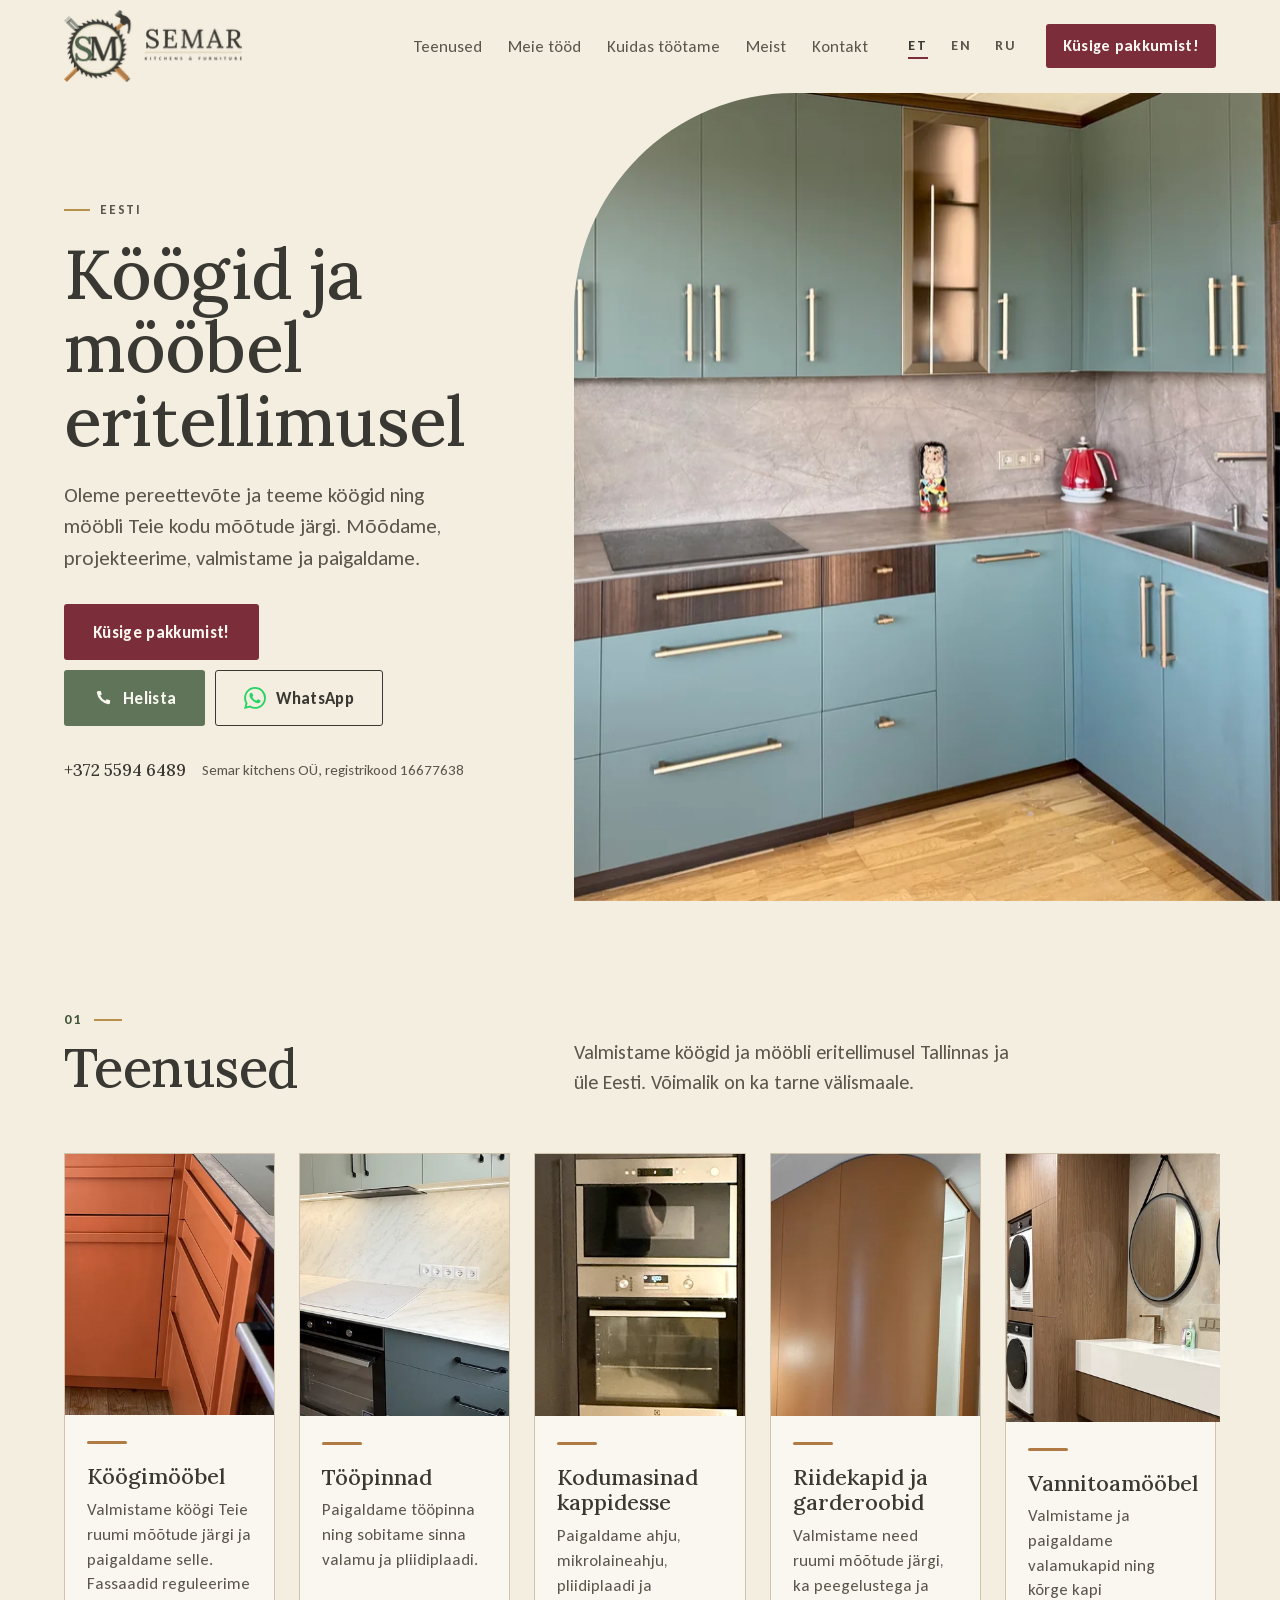
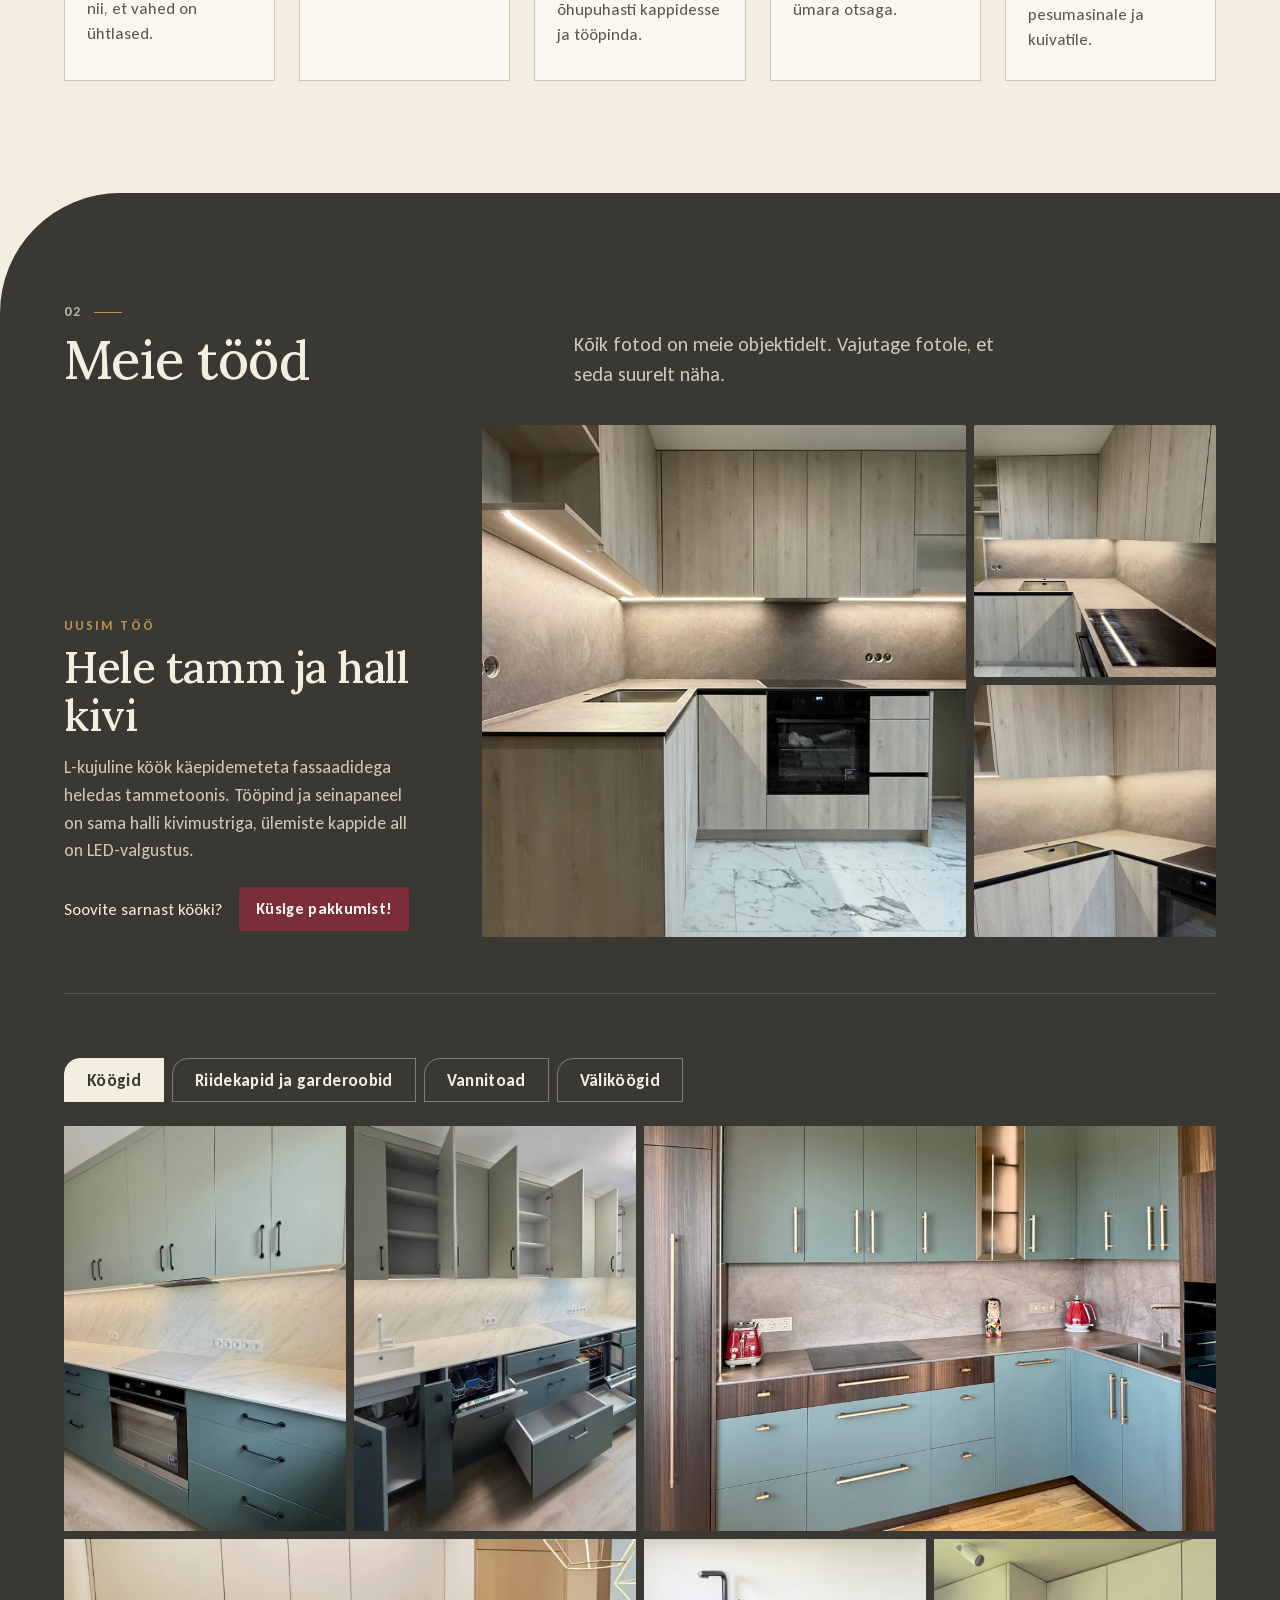
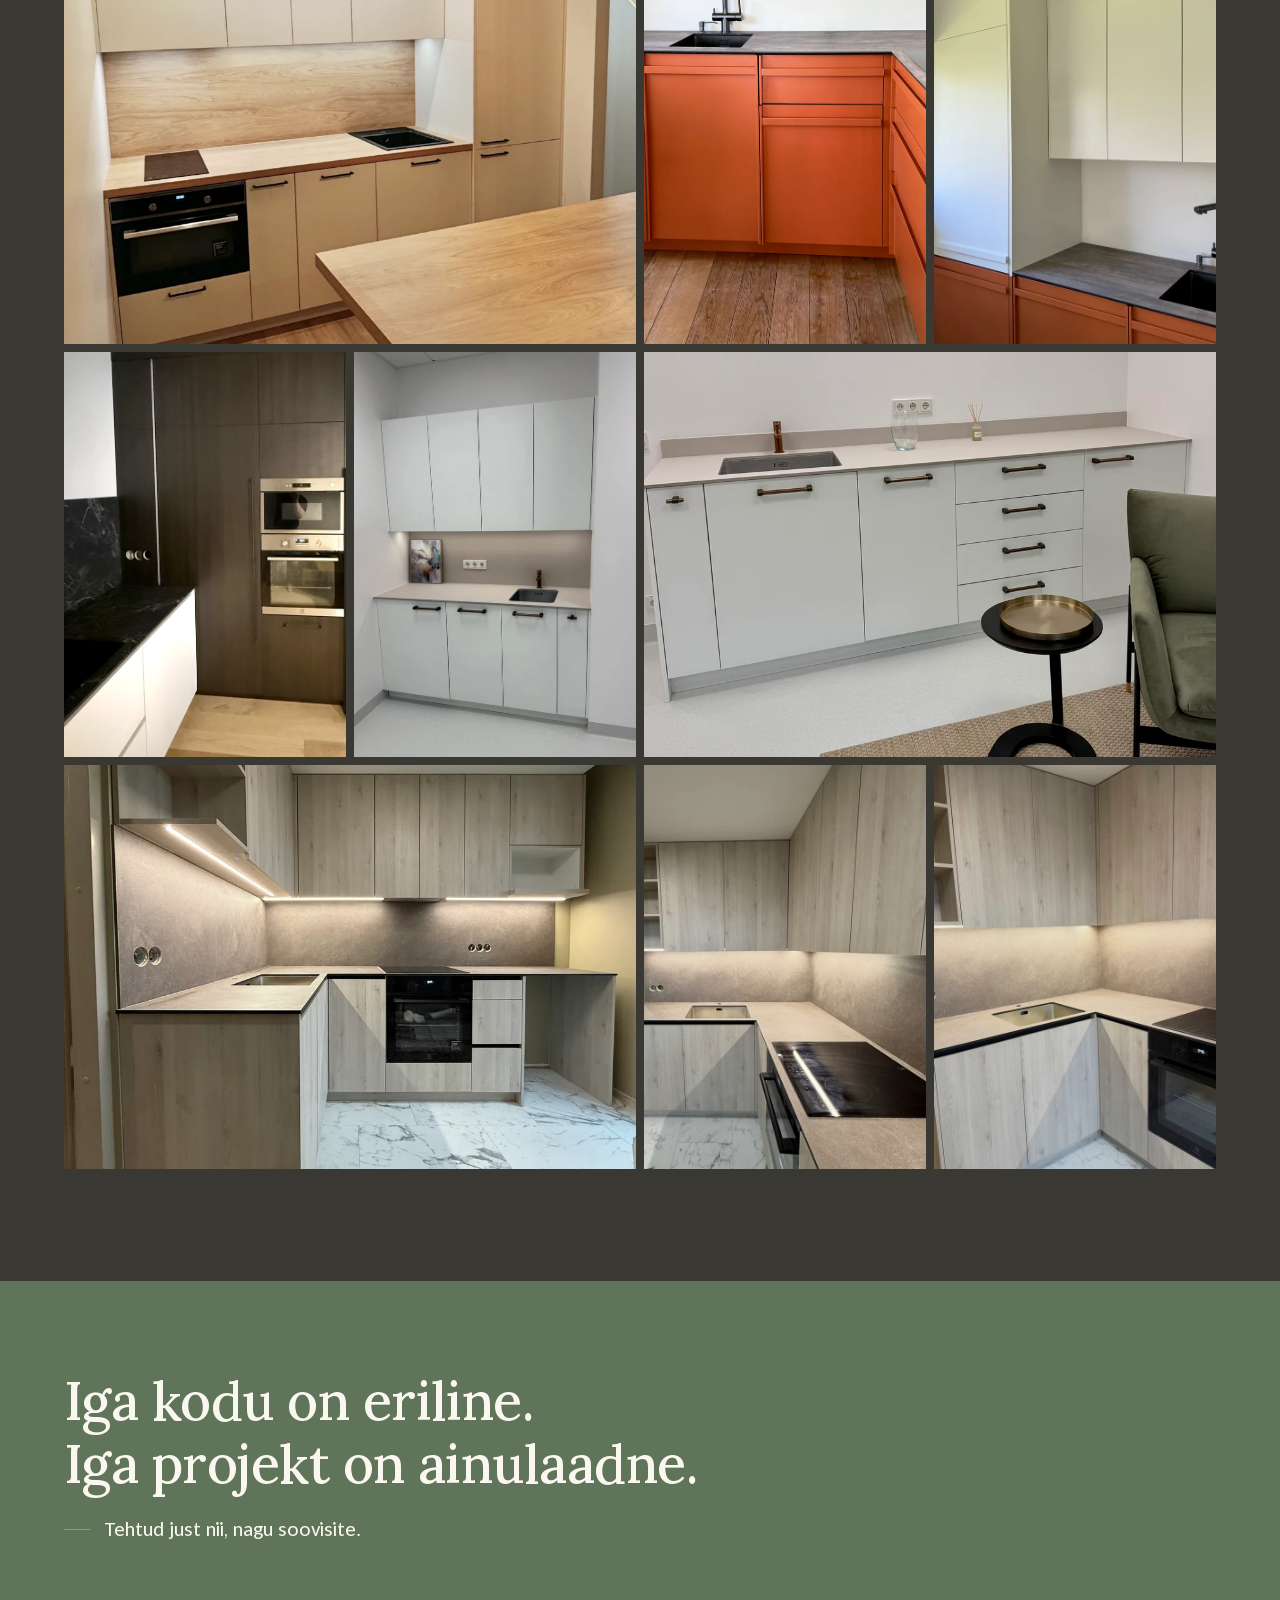
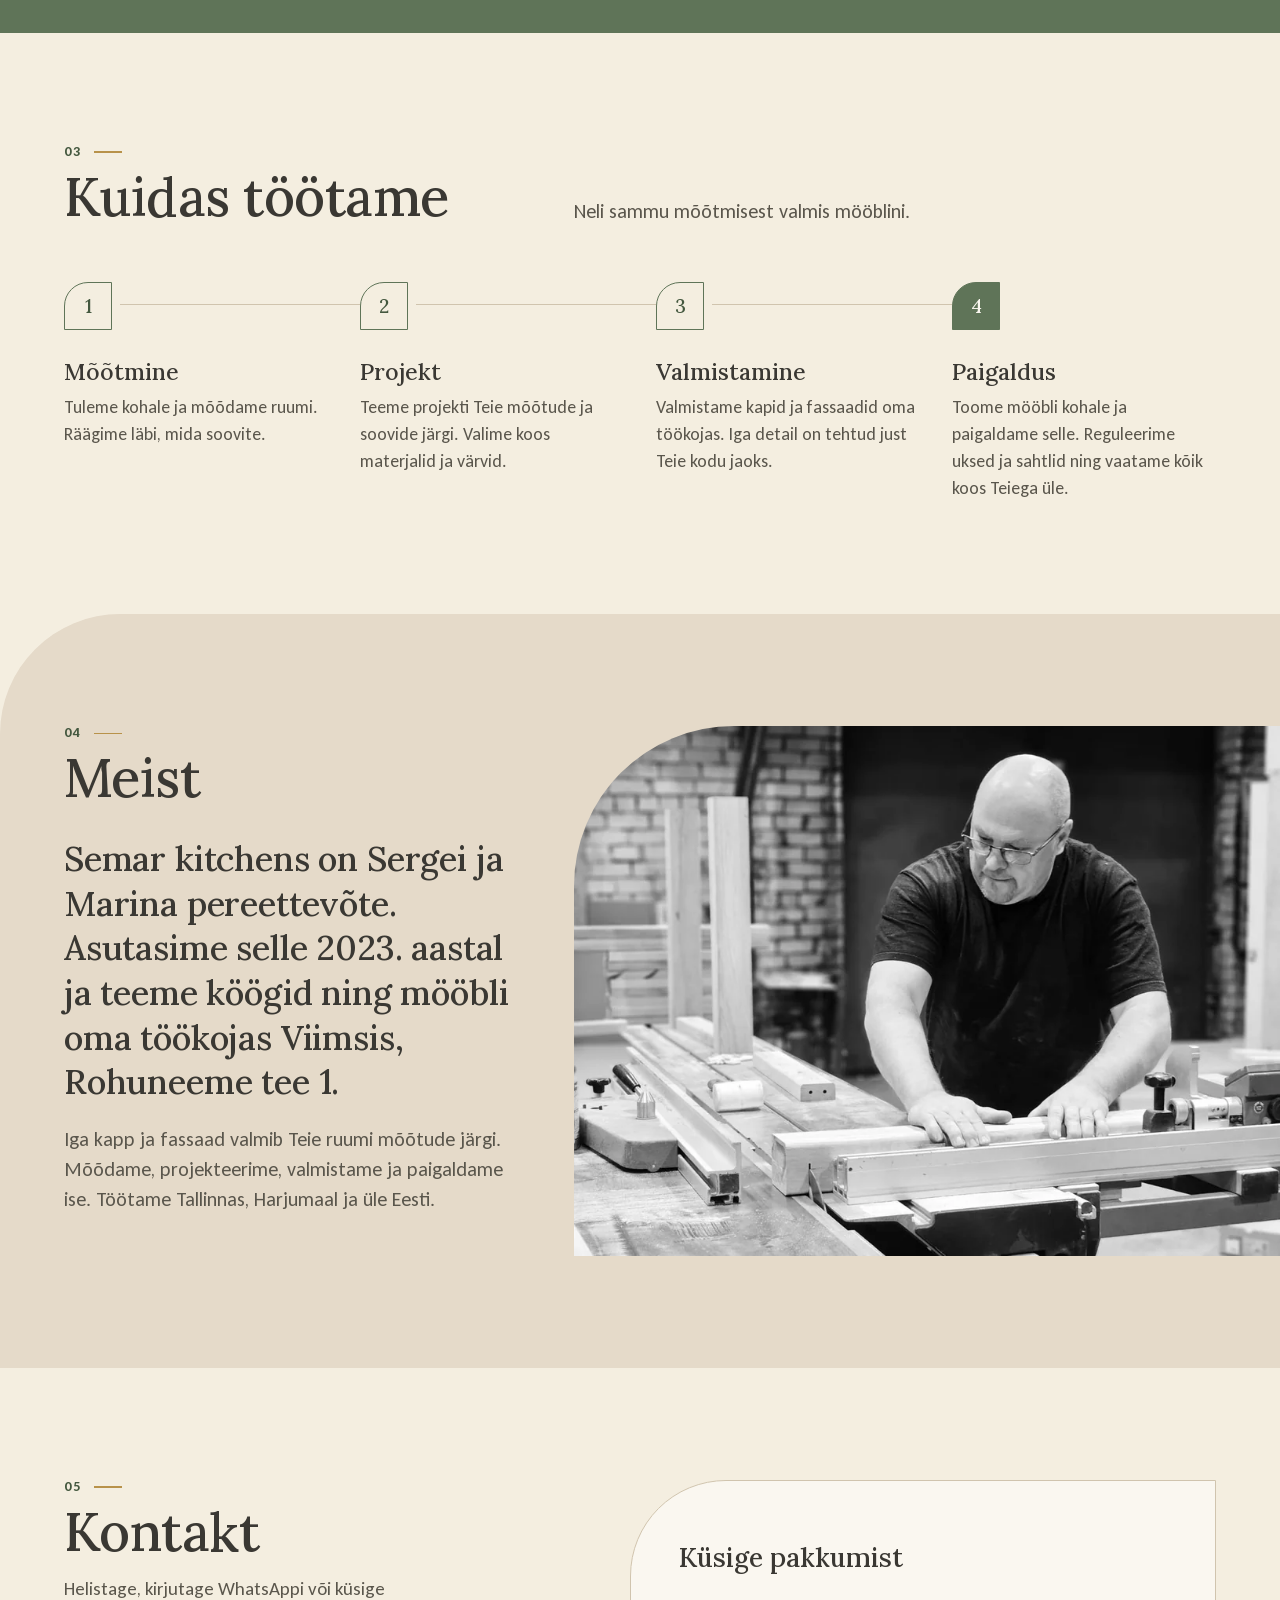
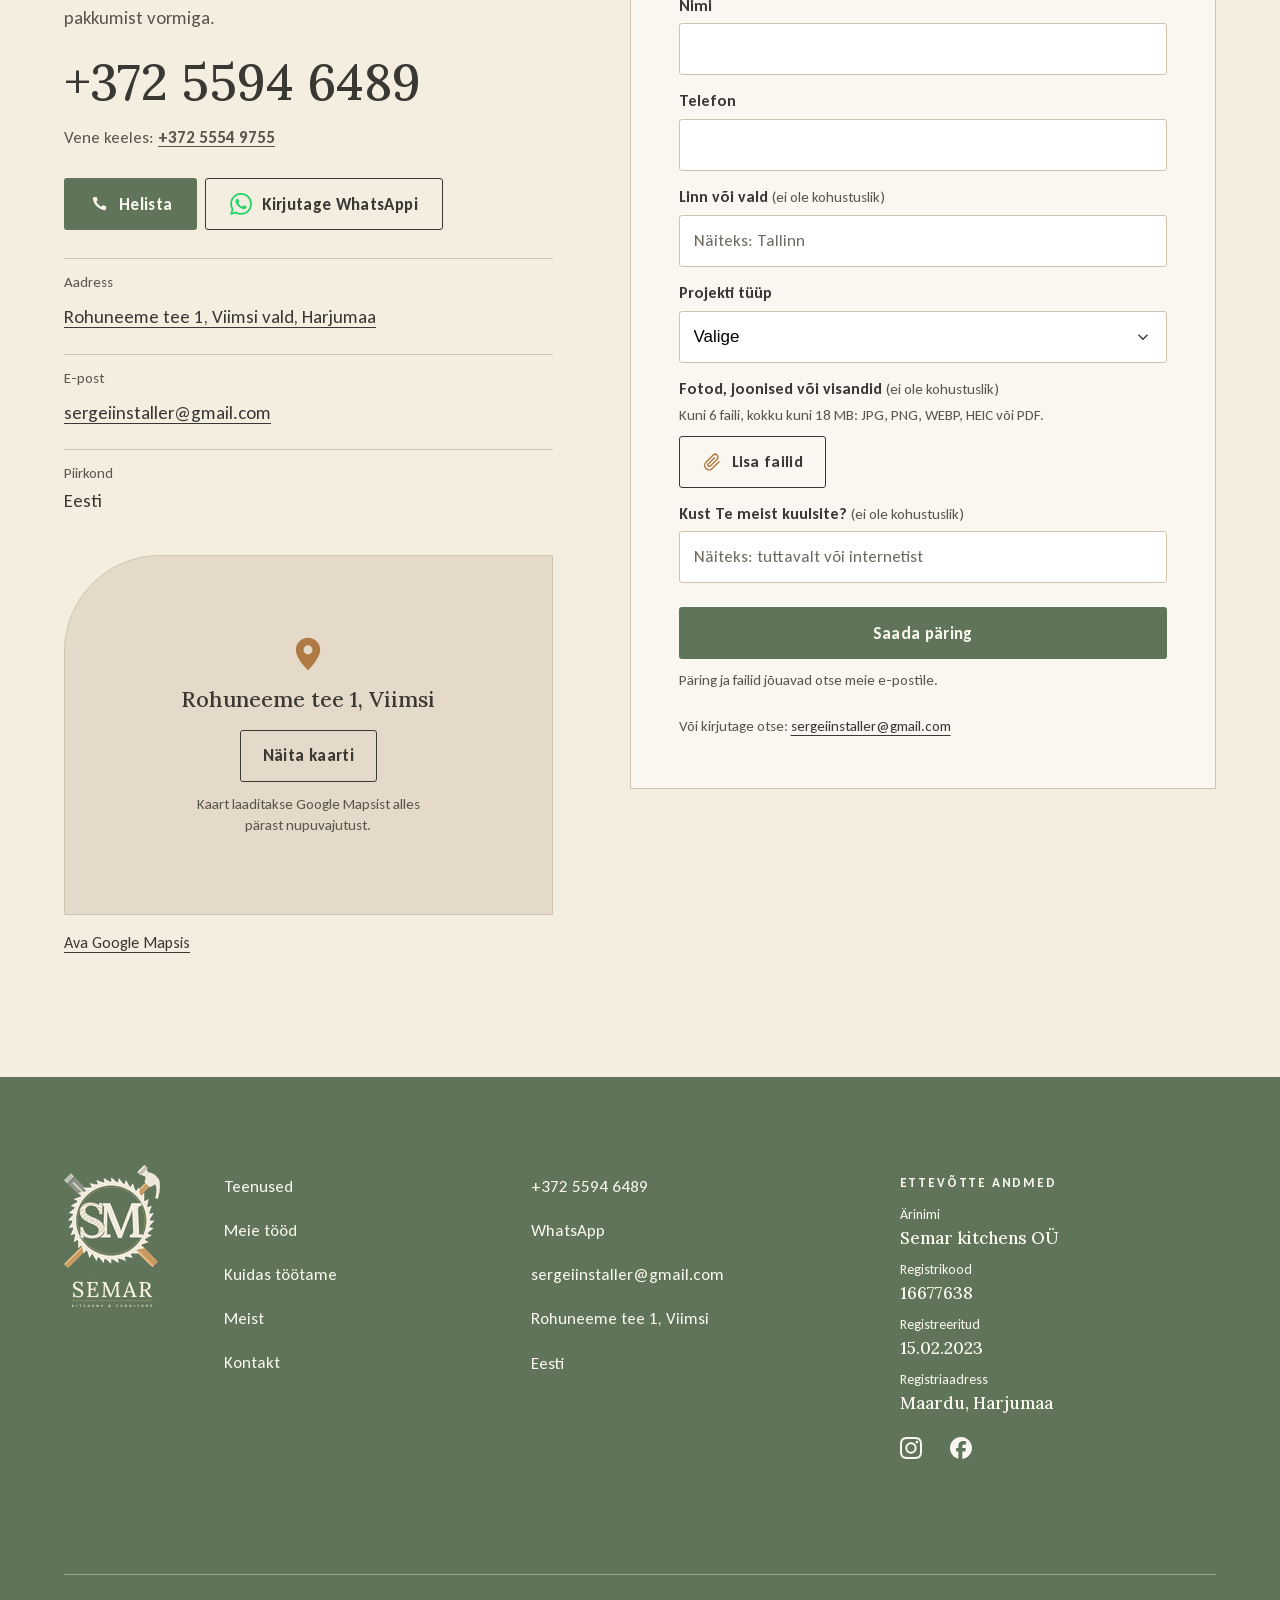
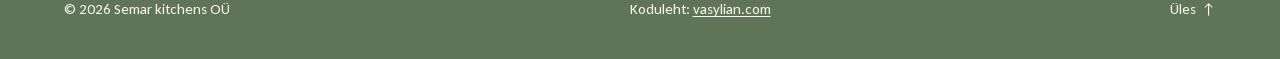
==== commit 861e1968: "Footer: credit vasylian.com" ====
--- a/index.html
+++ b/index.html
@@ -450,6 +450,7 @@
     </div>
     <div class="ftr__end">
       <p data-t="ftrFacts">© 2026 Semar kitchens OÜ</p>
+      <p class="ftr__credit" style="white-space:nowrap"><span data-t="credit">Koduleht</span>: <a href="https://vasylian.com/" style="color:inherit;text-decoration:underline;text-underline-offset:.15em">vasylian.com</a></p>
       <a class="ftr__up" href="#top"><span data-t="up">Üles</span> <span aria-hidden="true">↑</span></a>
     </div>
   </div>
--- a/css/style.css
+++ b/css/style.css
@@ -489,3 +489,18 @@
   .feat__b:not(.feat__b--main) { aspect-ratio: auto; }
 }
 @media (prefers-reduced-motion: reduce) { .feat__b img { transition: none; } .feat__b:hover img { transform: none; } }
+
+/* 23.11 site editor (admin/, main.js «site editor»): the works Sergei adds himself.
+   tile--w: a photo alone in its row (full width); the «Uusim töö» block with 1, 2 or more than 3 photos ("+N" on the third). */
+.feat[hidden], .feat__b[hidden] { display: none; }
+.tile--w { grid-column: 1 / -1; aspect-ratio: 3 / 2; }
+.feat__pics--n2 .feat__b:not(.feat__b--main) { grid-column: 1 / -1; aspect-ratio: 4 / 3; }
+.feat__b--more { position: relative; }
+.feat__more { position: absolute; inset: 0; display: grid; place-items: center; background: rgba(43, 58, 41, .55); color: var(--cream);
+  font: 500 clamp(1.75rem, 1.2rem + 1.9vw, 2.75rem)/1 var(--display); pointer-events: none; }
+@media (min-width: 960px) {
+  .tile--w { grid-column: 1 / -1; grid-row: span 3; aspect-ratio: auto; }
+  .feat__pics--n1 { grid-template-columns: minmax(0, 1fr); }
+  .feat__pics--n1 .feat__b--main { grid-column: 1; grid-row: 1 / 3; }
+  .feat__pics--n2 .feat__b:not(.feat__b--main) { grid-column: 2; grid-row: 1 / 3; aspect-ratio: auto; }
+}
